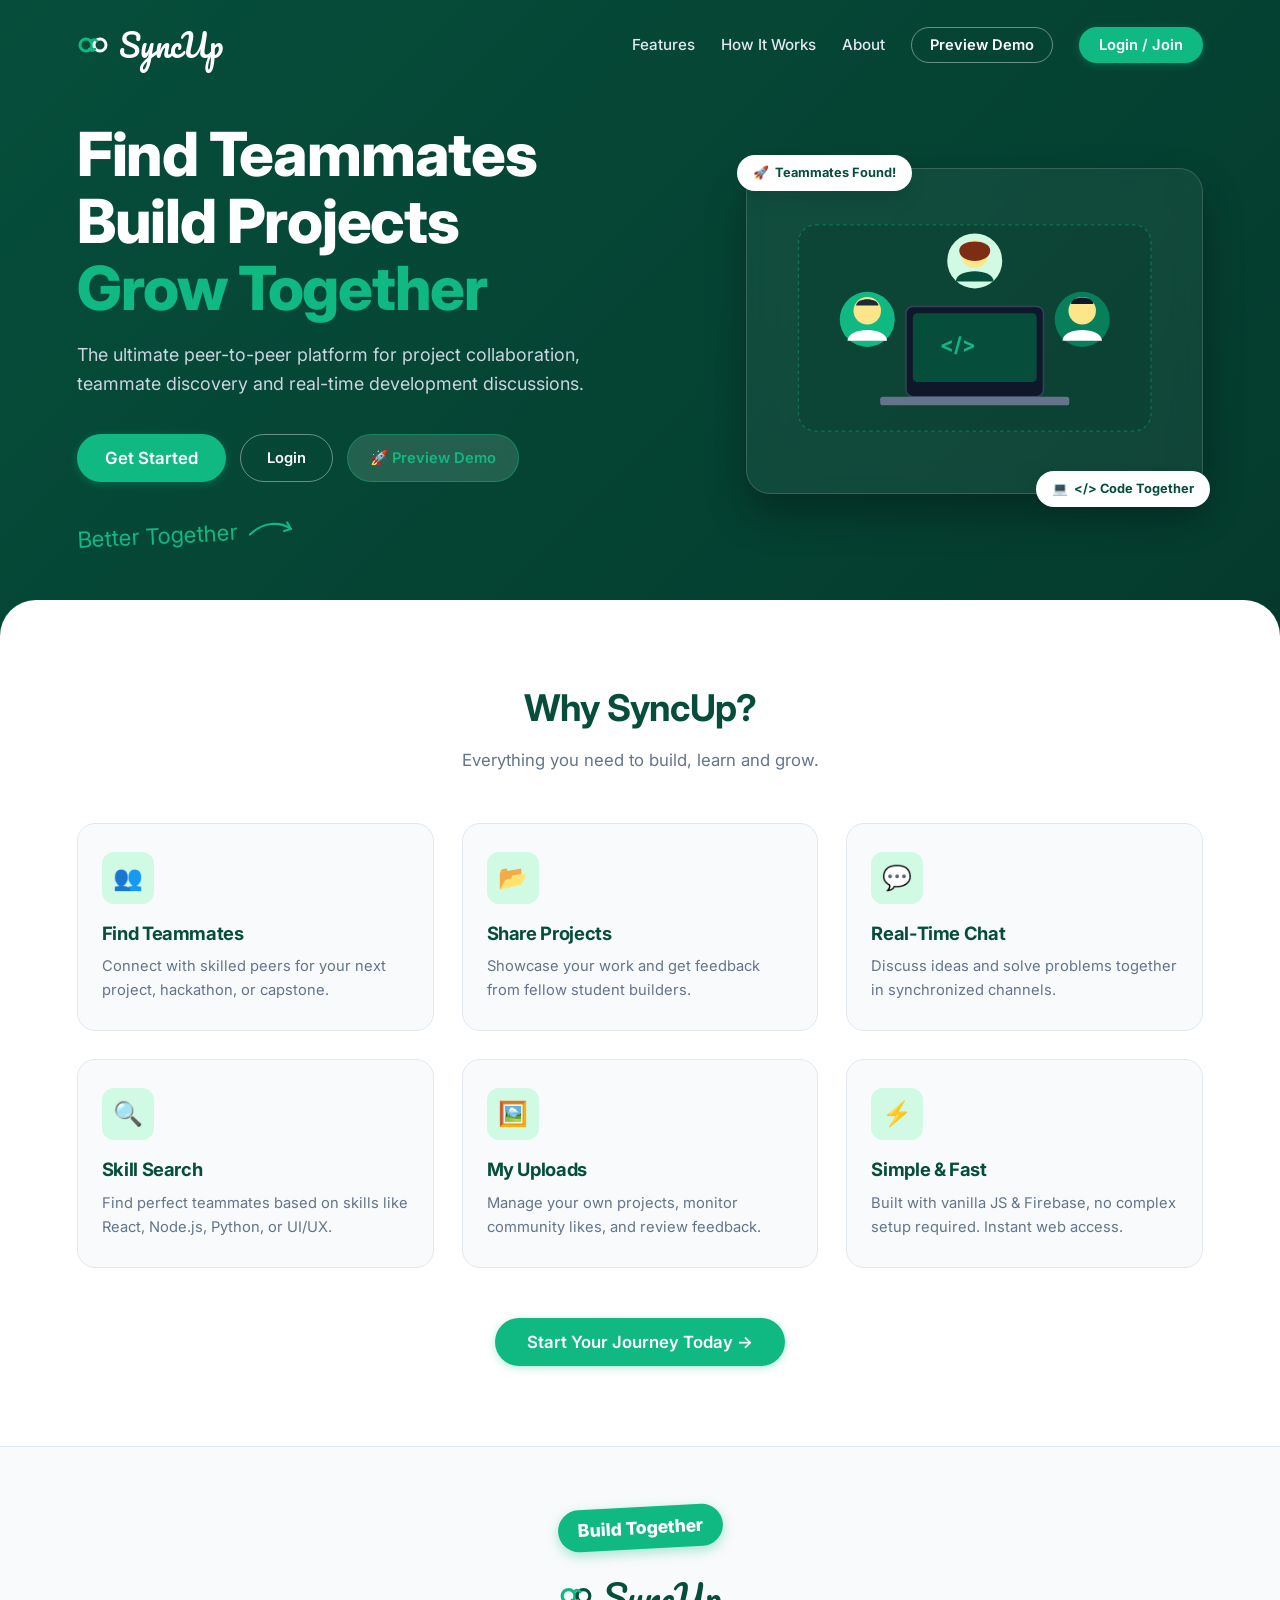
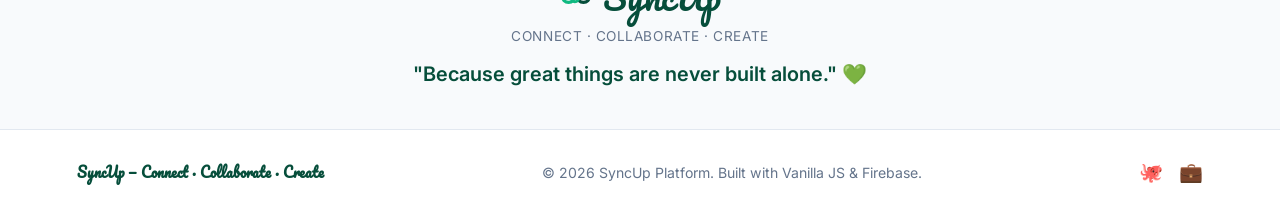
==== syncup.html @ ce947d49 "Complete UI/UX redesign & full feature implementation based on storyboard" ====
<!DOCTYPE html>
<html lang="en">
<head>
    <meta charset="UTF-8">
    <meta name="viewport" content="width=device-width, initial-scale=1.0">
    <title>SyncUp | Find Teammates. Build Projects. Grow Together.</title>

    <!-- Google Fonts: Inter & Pacifico -->
    <link rel="preconnect" href="https://fonts.googleapis.com">
    <link rel="preconnect" href="https://fonts.gstatic.com" crossorigin>
    <link href="https://fonts.googleapis.com/css2?family=Inter:wght@300;400;500;600;700;800&family=Pacifico&display=swap" rel="stylesheet">
    
    <!-- Firebase SDK (v9 Compat Mode) -->
    <script src="https://www.gstatic.com/firebasejs/9.17.1/firebase-app-compat.js"></script>
    <script src="https://www.gstatic.com/firebasejs/9.17.1/firebase-firestore-compat.js"></script>
    <script src="https://www.gstatic.com/firebasejs/9.17.1/firebase-auth-compat.js"></script>

    <script>
      // Firebase Configuration
      const firebaseConfig = {
        apiKey: "AIzaSyBD5IOdzaGaXDtYLNpLZVMSSmiTCiFkngE",
        authDomain: "syncup-web-d3f9b.firebaseapp.com",
        projectId: "syncup-web-d3f9b",
        storageBucket: "syncup-web-d3f9b.firebasestorage.app",
        messagingSenderId: "688220788163",
        appId: "1:688220788163:web:9b4544bff6c76ca25d1976",
        measurementId: "G-RSHP8T1K1"
      };

      // Initialize Firebase services
      firebase.initializeApp(firebaseConfig);
      const db = firebase.firestore();
      const auth = firebase.auth();
    </script>

    <style>
        /* ==========================================================================
           1. DESIGN SYSTEM & CSS VARIABLES (Exact Storyboard Palette)
           ========================================================================== */
        :root {
            --primary-dark: #064E3B;      /* Deep forest green for sidebar & headings */
            --secondary-green: #087F5B;   /* Vibrant medium green */
            --accent-green: #10B981;      /* Bright action accent */
            --accent-hover: #059669;
            --light-green: #D1FAE5;       /* Soft mint pill backgrounds */
            --light-green-subtle: #ECFDF5;
            --bg: #F8FAFC;                /* Modern soft slate background */
            --card-bg: #FFFFFF;
            --text-main: #0F172A;         /* Slate 900 for high-contrast reading */
            --text-secondary: #64748B;    /* Slate 500 for captions and handles */
            --text-muted: #94A3B8;
            --border: #E2E8F0;
            --border-hover: #CBD5E1;
            --danger: #EF4444;
            --danger-bg: #FEE2E2;
            --radius-sm: 8px;
            --radius: 12px;
            --radius-lg: 18px;
            --radius-full: 9999px;
            --shadow-sm: 0 1px 3px rgba(0,0,0,0.05);
            --shadow: 0 4px 14px rgba(15, 23, 42, 0.06);
            --shadow-lg: 0 10px 25px -5px rgba(15, 23, 42, 0.1), 0 8px 10px -6px rgba(15, 23, 42, 0.05);
            --sidebar-width: 250px;
            --transition: all 0.22s cubic-bezier(0.4, 0, 0.2, 1);
        }

        * { margin: 0; padding: 0; box-sizing: border-box; font-family: 'Inter', -apple-system, BlinkMacSystemFont, sans-serif; }
        body { background: var(--bg); color: var(--text-main); line-height: 1.5; -webkit-font-smoothing: antialiased; }
        .hidden { display: none !important; }

        /* Custom Scrollbars */
        ::-webkit-scrollbar { width: 6px; height: 6px; }
        ::-webkit-scrollbar-track { background: transparent; }
        ::-webkit-scrollbar-thumb { background: #CBD5E1; border-radius: var(--radius-full); }
        ::-webkit-scrollbar-thumb:hover { background: #94A3B8; }

        /* Typography */
        h1, h2, h3, h4 { font-weight: 700; color: var(--text-main); letter-spacing: -0.02em; }
        .font-brand { font-family: 'Pacifico', cursive; }

        /* UI Badges & Tags */
        .tag-pill {
            display: inline-flex;
            align-items: center;
            padding: 4px 10px;
            background: var(--light-green);
            color: var(--primary-dark);
            border-radius: var(--radius-full);
            font-size: 0.76rem;
            font-weight: 600;
            letter-spacing: 0.01em;
            gap: 4px;
            transition: var(--transition);
        }
        .tag-pill:hover { background: #A7F3D0; }

        /* Buttons */
        .btn {
            display: inline-flex;
            align-items: center;
            justify-content: center;
            gap: 8px;
            font-weight: 600;
            font-size: 0.92rem;
            border-radius: var(--radius-full);
            padding: 10px 20px;
            cursor: pointer;
            transition: var(--transition);
            border: none;
            outline: none;
            text-decoration: none;
            user-select: none;
        }
        .btn-primary {
            background: var(--accent-green);
            color: #FFFFFF;
            box-shadow: 0 2px 8px rgba(16, 185, 129, 0.3);
        }
        .btn-primary:hover {
            background: var(--accent-hover);
            transform: translateY(-1px);
            box-shadow: 0 4px 12px rgba(16, 185, 129, 0.4);
        }
        .btn-primary:active { transform: translateY(0); }
        .btn-primary:disabled { opacity: 0.6; cursor: not-allowed; transform: none; }

        .btn-dark {
            background: var(--primary-dark);
            color: #FFFFFF;
        }
        .btn-dark:hover { background: #04382A; }

        .btn-outline {
            background: transparent;
            border: 1.5px solid var(--border);
            color: var(--text-main);
        }
        .btn-outline:hover {
            border-color: var(--accent-green);
            color: var(--primary-dark);
            background: var(--light-green-subtle);
        }

        .btn-collaborate {
            background: var(--accent-green);
            color: white;
            padding: 7px 16px;
            border-radius: var(--radius-full);
            font-size: 0.85rem;
            font-weight: 600;
            border: none;
            cursor: pointer;
            box-shadow: 0 2px 6px rgba(16, 185, 129, 0.25);
            transition: var(--transition);
        }
        .btn-collaborate:hover {
            background: var(--accent-hover);
            transform: translateY(-1px);
        }

        .btn-icon {
            padding: 8px;
            border-radius: var(--radius-sm);
            color: var(--text-secondary);
            background: transparent;
            border: none;
            cursor: pointer;
            display: inline-flex;
            align-items: center;
            justify-content: center;
            transition: var(--transition);
        }
        .btn-icon:hover { background: var(--bg); color: var(--text-main); }

        /* Form Inputs */
        .form-group { margin-bottom: 16px; text-align: left; }
        .form-label { display: block; font-size: 0.85rem; font-weight: 600; color: var(--text-main); margin-bottom: 6px; }
        .form-input, .form-textarea, .form-select {
            width: 100%;
            padding: 10px 14px;
            background: #FFFFFF;
            border: 1.5px solid var(--border);
            border-radius: var(--radius-sm);
            font-size: 0.92rem;
            color: var(--text-main);
            transition: var(--transition);
            outline: none;
        }
        .form-input:focus, .form-textarea:focus, .form-select:focus {
            border-color: var(--accent-green);
            box-shadow: 0 0 0 3px rgba(16, 185, 129, 0.15);
        }
        .form-textarea { resize: vertical; min-height: 90px; }

        /* ==========================================================================
           2. LANDING / SPLASH SCREEN (Storyboard Panel 1 & 9 & 10)
           ========================================================================== */
        #landing-view {
            min-height: 100vh;
            background: linear-gradient(135deg, #064E3B 0%, #032E23 100%);
            color: #FFFFFF;
            position: relative;
            overflow-x: hidden;
        }

        /* Landing Top Navigation */
        .landing-nav {
            display: flex;
            justify-content: space-between;
            align-items: center;
            padding: 22px 6%;
            max-width: 1300px;
            margin: 0 auto;
        }
        .brand-logo-container {
            display: flex;
            align-items: center;
            gap: 10px;
            font-size: 1.95rem;
            color: #FFFFFF;
            text-decoration: none;
            cursor: pointer;
            user-select: none;
        }
        .landing-nav-links {
            display: flex;
            align-items: center;
            gap: 26px;
        }
        .landing-nav-link {
            color: #E2E8F0;
            text-decoration: none;
            font-weight: 500;
            font-size: 0.95rem;
            transition: var(--transition);
        }
        .landing-nav-link:hover { color: var(--accent-green); }

        /* Landing Hero Section */
        .landing-hero {
            max-width: 1300px;
            margin: 30px auto 60px;
            padding: 0 6%;
            display: grid;
            grid-template-columns: 1.15fr 0.85fr;
            align-items: center;
            gap: 50px;
        }
        .landing-hero-content {
            text-align: left;
        }
        .landing-title {
            font-size: 3.8rem;
            line-height: 1.1;
            margin-bottom: 20px;
            color: #FFFFFF;
            font-weight: 800;
        }
        .landing-title span.highlight {
            color: var(--accent-green);
        }
        .landing-subtitle {
            font-size: 1.12rem;
            color: #CBD5E1;
            line-height: 1.6;
            margin-bottom: 35px;
            max-width: 530px;
        }
        .landing-actions {
            display: flex;
            flex-wrap: wrap;
            align-items: center;
            gap: 14px;
            margin-bottom: 25px;
        }
        .doodle-annotation {
            color: var(--accent-green);
            font-family: 'Pacifico', cursive;
            font-size: 1.4rem;
            display: flex;
            align-items: center;
            gap: 10px;
            transform: rotate(-3deg);
            margin-top: 10px;
        }

        /* SVG Hero Illustration Card */
        .landing-hero-art {
            position: relative;
            display: flex;
            justify-content: center;
            align-items: center;
        }
        .hero-art-card {
            background: rgba(255, 255, 255, 0.05);
            border: 1px solid rgba(255, 255, 255, 0.15);
            backdrop-filter: blur(14px);
            border-radius: 24px;
            padding: 30px;
            width: 100%;
            max-width: 480px;
            box-shadow: 0 20px 40px rgba(0,0,0,0.3);
            position: relative;
        }
        .floating-dev-badge {
            position: absolute;
            background: #FFFFFF;
            color: var(--primary-dark);
            padding: 8px 16px;
            border-radius: var(--radius-full);
            font-size: 0.8rem;
            font-weight: 700;
            display: flex;
            align-items: center;
            gap: 6px;
            box-shadow: var(--shadow-lg);
            animation: float 4s ease-in-out infinite;
        }
        @keyframes float {
            0%, 100% { transform: translateY(0); }
            50% { transform: translateY(-8px); }
        }

        /* Features Section (Why SyncUp) */
        .features-section {
            background: #FFFFFF;
            color: var(--text-main);
            padding: 80px 6%;
            border-top-left-radius: 36px;
            border-top-right-radius: 36px;
        }
        .features-container { max-width: 1200px; margin: 0 auto; text-align: center; }
        .features-header { margin-bottom: 50px; }
        .features-header h2 { font-size: 2.3rem; color: var(--primary-dark); margin-bottom: 12px; }
        .features-header p { font-size: 1.05rem; color: var(--text-secondary); }
        .features-grid {
            display: grid;
            grid-template-columns: repeat(auto-fit, minmax(320px, 1fr));
            gap: 28px;
            margin-bottom: 50px;
        }
        .feature-card {
            background: #F8FAFC;
            border: 1px solid var(--border);
            padding: 28px 24px;
            border-radius: var(--radius-lg);
            text-align: left;
            transition: var(--transition);
        }
        .feature-card:hover {
            transform: translateY(-4px);
            box-shadow: var(--shadow);
            border-color: var(--accent-green);
            background: #FFFFFF;
        }
        .feature-icon-box {
            width: 52px;
            height: 52px;
            background: var(--light-green);
            color: var(--primary-dark);
            border-radius: 12px;
            display: flex;
            align-items: center;
            justify-content: center;
            font-size: 1.5rem;
            margin-bottom: 16px;
        }
        .feature-card h3 { font-size: 1.15rem; margin-bottom: 8px; color: var(--primary-dark); }
        .feature-card p { font-size: 0.92rem; color: var(--text-secondary); line-height: 1.6; }

        /* Motivational Card (Storyboard Panel 10) */
        .motivational-card-section {
            background: #F8FAFC;
            padding: 60px 6% 40px;
            text-align: center;
            border-top: 1px solid var(--border);
        }
        .motivational-badge-pill {
            display: inline-flex;
            align-items: center;
            background: #10B981;
            color: #FFFFFF;
            padding: 8px 20px;
            border-radius: var(--radius-full);
            font-weight: 800;
            font-size: 1.1rem;
            transform: rotate(-3deg);
            margin-bottom: 20px;
            box-shadow: 0 4px 12px rgba(16, 185, 129, 0.35);
        }
        .motivational-quote {
            font-size: 1.25rem;
            color: var(--primary-dark);
            font-weight: 600;
            margin-top: 12px;
        }

        /* Landing Footer */
        .landing-footer {
            background: #FFFFFF;
            border-top: 1px solid var(--border);
            padding: 28px 6%;
            text-align: center;
            display: flex;
            flex-wrap: wrap;
            justify-content: space-between;
            align-items: center;
            font-size: 0.88rem;
            color: var(--text-secondary);
        }
        .footer-socials { display: flex; gap: 16px; }
        .footer-social-link { color: var(--text-secondary); text-decoration: none; font-size: 1.2rem; transition: var(--transition); }
        .footer-social-link:hover { color: var(--primary-dark); }

        /* ==========================================================================
           3. AUTHENTICATION SPLIT-SCREEN (Storyboard Panel 2)
           ========================================================================== */
        #auth-view {
            min-height: 100vh;
            display: flex;
            align-items: center;
            justify-content: center;
            background: #F1F5F9;
            padding: 24px;
        }
        .auth-split-wrapper {
            width: 100%;
            max-width: 980px;
            background: #FFFFFF;
            border-radius: 24px;
            box-shadow: var(--shadow-lg);
            border: 1px solid var(--border);
            overflow: hidden;
            display: grid;
            grid-template-columns: 1.05fr 0.95fr;
            min-height: 600px;
        }

        /* Auth Left Side (Form) */
        .auth-form-side {
            padding: 44px 40px;
            display: flex;
            flex-direction: column;
            justify-content: center;
            text-align: left;
        }
        .auth-brand {
            display: flex;
            align-items: center;
            gap: 8px;
            margin-bottom: 2px;
        }
        .auth-tagline { font-size: 0.8rem; color: var(--text-muted); letter-spacing: 0.05em; margin-bottom: 22px; text-transform: uppercase; font-weight: 600; }
        
        .auth-tabs {
            display: flex;
            border-bottom: 2px solid var(--border);
            margin-bottom: 24px;
            gap: 24px;
        }
        .auth-tab-btn {
            background: transparent;
            border: none;
            padding: 8px 4px 12px;
            font-size: 1rem;
            font-weight: 600;
            color: var(--text-secondary);
            cursor: pointer;
            position: relative;
            transition: var(--transition);
        }
        .auth-tab-btn.active {
            color: var(--primary-dark);
        }
        .auth-tab-btn.active::after {
            content: '';
            position: absolute;
            bottom: -2px;
            left: 0;
            width: 100%;
            height: 2.5px;
            background: var(--accent-green);
            border-radius: 4px;
        }

        .auth-aux-row {
            display: flex;
            justify-content: space-between;
            align-items: center;
            font-size: 0.85rem;
            margin: 12px 0 20px;
            color: var(--text-secondary);
        }
        .auth-aux-row a { color: var(--secondary-green); text-decoration: none; font-weight: 600; }
        .auth-aux-row a:hover { text-decoration: underline; }

        .auth-divider {
            text-align: center;
            margin: 18px 0;
            position: relative;
        }
        .auth-divider::before {
            content: '';
            position: absolute;
            top: 50%;
            left: 0;
            width: 100%;
            height: 1px;
            background: var(--border);
        }
        .auth-divider span {
            background: #FFFFFF;
            padding: 0 12px;
            position: relative;
            color: var(--text-muted);
            font-size: 0.82rem;
            text-transform: uppercase;
        }

        /* Auth Right Side (Illustration & Badges) */
        .auth-banner-side {
            background: linear-gradient(145deg, #ECFDF5 0%, #D1FAE5 100%);
            padding: 44px;
            display: flex;
            flex-direction: column;
            justify-content: center;
            align-items: center;
            text-align: center;
            border-left: 1px solid #A7F3D0;
            position: relative;
        }
        .auth-banner-title {
            font-size: 1.8rem;
            color: var(--primary-dark);
            margin-bottom: 8px;
        }
        .auth-banner-sub {
            font-size: 0.95rem;
            color: #065F46;
            margin-bottom: 24px;
            max-width: 330px;
            line-height: 1.5;
        }
        .auth-feature-pill-grid {
            display: grid;
            grid-template-columns: 1fr 1fr;
            gap: 12px;
            width: 100%;
            max-width: 350px;
            margin-top: 20px;
        }
        .auth-feature-pill {
            background: #FFFFFF;
            padding: 10px 14px;
            border-radius: var(--radius-sm);
            font-size: 0.84rem;
            font-weight: 600;
            color: var(--primary-dark);
            box-shadow: var(--shadow-sm);
            display: flex;
            align-items: center;
            gap: 8px;
            border: 1px solid #A7F3D0;
        }

        /* ==========================================================================
           4. MAIN DASHBOARD WITH FIXED DARK-GREEN SIDEBAR (Storyboard Panels 3, 4, 6, 7)
           ========================================================================== */
        #dashboard-view {
            display: flex;
            min-height: 100vh;
        }

        /* Fixed Dark-Green Sidebar */
        .sidebar {
            width: var(--sidebar-width);
            background: var(--primary-dark);
            color: #FFFFFF;
            height: 100vh;
            position: fixed;
            top: 0;
            left: 0;
            display: flex;
            flex-direction: column;
            z-index: 1000;
            transition: var(--transition);
            border-right: 1px solid rgba(255,255,255,0.08);
        }
        .sidebar-brand-box {
            padding: 22px 20px;
            display: flex;
            align-items: center;
            gap: 10px;
            border-bottom: 1px solid rgba(255,255,255,0.08);
        }
        .sidebar-brand-logo {
            font-size: 1.75rem;
            color: #FFFFFF;
            text-decoration: none;
            cursor: pointer;
        }
        .sidebar-nav-menu {
            padding: 18px 12px;
            flex: 1;
            display: flex;
            flex-direction: column;
            gap: 5px;
            overflow-y: auto;
        }
        .sidebar-link {
            display: flex;
            align-items: center;
            gap: 12px;
            padding: 11px 16px;
            color: #D1FAE5;
            text-decoration: none;
            font-weight: 500;
            font-size: 0.92rem;
            border-radius: var(--radius-full);
            cursor: pointer;
            transition: var(--transition);
            user-select: none;
        }
        .sidebar-link:hover {
            background: rgba(255, 255, 255, 0.08);
            color: #FFFFFF;
            transform: translateX(3px);
        }
        .sidebar-link.active {
            background: var(--accent-green);
            color: #FFFFFF;
            font-weight: 700;
            box-shadow: 0 4px 12px rgba(16, 185, 129, 0.28);
        }
        .sidebar-link-badge {
            margin-left: auto;
            background: #FFFFFF;
            color: var(--primary-dark);
            font-size: 0.72rem;
            font-weight: 700;
            padding: 2px 7px;
            border-radius: var(--radius-full);
        }

        .sidebar-footer {
            padding: 16px 14px;
            border-top: 1px solid rgba(255,255,255,0.08);
        }
        .sidebar-user-preview {
            display: flex;
            align-items: center;
            gap: 12px;
            padding: 8px 12px;
            border-radius: var(--radius-sm);
            background: rgba(255,255,255,0.05);
            margin-bottom: 8px;
            cursor: pointer;
            transition: var(--transition);
        }
        .sidebar-user-preview:hover { background: rgba(255,255,255,0.1); }
        .sidebar-avatar {
            width: 36px;
            height: 36px;
            border-radius: 50%;
            background: var(--accent-green);
            color: #FFFFFF;
            display: flex;
            align-items: center;
            justify-content: center;
            font-weight: 700;
            overflow: hidden;
            border: 2px solid rgba(255,255,255,0.3);
            flex-shrink: 0;
        }
        .sidebar-avatar img { width: 100%; height: 100%; object-fit: cover; }
        .sidebar-user-info { overflow: hidden; }
        .sidebar-user-name { font-size: 0.86rem; font-weight: 600; color: #FFFFFF; white-space: nowrap; overflow: hidden; text-overflow: ellipsis; }
        .sidebar-user-handle { font-size: 0.75rem; color: #A7F3D0; white-space: nowrap; overflow: hidden; text-overflow: ellipsis; }

        /* Main Content Container */
        .main-content-wrapper {
            margin-left: var(--sidebar-width);
            flex: 1;
            min-height: 100vh;
            display: flex;
            flex-direction: column;
            background: var(--bg);
        }

        /* Top Bar in Dashboard */
        .top-navbar {
            height: 68px;
            background: #FFFFFF;
            border-bottom: 1px solid var(--border);
            display: flex;
            align-items: center;
            justify-content: space-between;
            padding: 0 30px;
            position: sticky;
            top: 0;
            z-index: 900;
            box-shadow: var(--shadow-sm);
        }
        .mobile-menu-toggle { display: none; font-size: 1.5rem; cursor: pointer; color: var(--primary-dark); }
        .search-container {
            position: relative;
            width: 100%;
            max-width: 440px;
        }
        .search-input {
            width: 100%;
            padding: 9px 16px 9px 40px;
            background: #F1F5F9;
            border: 1px solid transparent;
            border-radius: var(--radius-full);
            font-size: 0.9rem;
            outline: none;
            transition: var(--transition);
        }
        .search-input:focus {
            background: #FFFFFF;
            border-color: var(--accent-green);
            box-shadow: 0 0 0 3px rgba(16, 185, 129, 0.15);
        }
        .search-icon {
            position: absolute;
            left: 14px;
            top: 50%;
            transform: translateY(-50%);
            color: var(--text-muted);
            pointer-events: none;
        }
        .top-bar-actions {
            display: flex;
            align-items: center;
            gap: 14px;
        }

        /* Category Filter Pills (Storyboard Panel 4) */
        .category-filter-bar {
            display: flex;
            align-items: center;
            gap: 10px;
            padding: 16px 30px 4px;
            max-width: 860px;
            margin: 0 auto;
            width: 100%;
            overflow-x: auto;
        }
        .category-pill {
            padding: 6px 18px;
            background: #FFFFFF;
            border: 1px solid var(--border);
            border-radius: var(--radius-full);
            font-size: 0.85rem;
            font-weight: 600;
            color: var(--text-secondary);
            cursor: pointer;
            white-space: nowrap;
            transition: var(--transition);
        }
        .category-pill:hover { border-color: var(--accent-green); color: var(--primary-dark); }
        .category-pill.active {
            background: var(--primary-dark);
            border-color: var(--primary-dark);
            color: #FFFFFF;
            box-shadow: 0 2px 6px rgba(6, 78, 59, 0.25);
        }

        /* Project Feed Container */
        .feed-container {
            max-width: 860px;
            margin: 16px auto 50px;
            padding: 0 20px;
            width: 100%;
        }

        /* Project Post Card (Storyboard Panel 4) */
        .project-card {
            background: #FFFFFF;
            border-radius: var(--radius-lg);
            border: 1px solid var(--border);
            box-shadow: var(--shadow-sm);
            padding: 22px;
            margin-bottom: 22px;
            transition: var(--transition);
            position: relative;
        }
        .project-card:hover {
            box-shadow: var(--shadow);
            border-color: #CBD5E1;
        }
        .project-card-header {
            display: flex;
            justify-content: space-between;
            align-items: flex-start;
            margin-bottom: 12px;
        }
        .author-meta-box {
            display: flex;
            align-items: center;
            gap: 12px;
        }
        .author-avatar {
            width: 44px;
            height: 44px;
            border-radius: 50%;
            background: var(--light-green);
            color: var(--primary-dark);
            display: flex;
            align-items: center;
            justify-content: center;
            font-weight: 700;
            overflow: hidden;
            border: 1.5px solid var(--border);
            flex-shrink: 0;
        }
        .author-avatar img { width: 100%; height: 100%; object-fit: cover; }
        .author-details-name {
            font-weight: 700;
            font-size: 0.98rem;
            color: var(--text-main);
            display: flex;
            align-items: center;
            gap: 6px;
        }
        .author-details-handle {
            font-size: 0.8rem;
            color: var(--text-secondary);
        }
        .author-education-badge {
            font-size: 0.76rem;
            color: var(--secondary-green);
            font-weight: 500;
        }

        .project-card-title {
            font-size: 1.2rem;
            font-weight: 750;
            color: var(--text-main);
            margin-bottom: 8px;
            line-height: 1.35;
        }
        .project-card-description {
            font-size: 0.94rem;
            color: #334155;
            line-height: 1.6;
            margin-bottom: 14px;
            word-break: break-word;
        }
        .project-tags-row {
            display: flex;
            flex-wrap: wrap;
            gap: 8px;
            margin-bottom: 14px;
        }
        .project-screenshot-img {
            width: 100%;
            max-height: 380px;
            object-fit: cover;
            border-radius: var(--radius);
            margin-bottom: 14px;
            border: 1px solid var(--border);
        }

        /* Post Card Footer Actions */
        .project-card-footer {
            display: flex;
            justify-content: space-between;
            align-items: center;
            padding-top: 14px;
            border-top: 1px solid var(--border);
        }
        .post-social-actions {
            display: flex;
            align-items: center;
            gap: 18px;
        }
        .social-action-btn {
            background: transparent;
            border: none;
            color: var(--text-secondary);
            font-size: 0.88rem;
            font-weight: 600;
            display: flex;
            align-items: center;
            gap: 6px;
            cursor: pointer;
            transition: var(--transition);
            user-select: none;
            padding: 4px 6px;
            border-radius: var(--radius-sm);
        }
        .social-action-btn:hover { background: var(--bg); color: var(--text-main); }
        .social-action-btn.liked { color: #EF4444; }

        /* Comments Dropdown Area */
        .comments-section {
            margin-top: 14px;
            padding-top: 14px;
            border-top: 1px solid var(--border);
        }
        .comments-list {
            display: flex;
            flex-direction: column;
            gap: 8px;
            max-height: 220px;
            overflow-y: auto;
            margin-bottom: 12px;
        }
        .comment-item {
            background: #F8FAFC;
            border: 1px solid var(--border);
            border-radius: var(--radius-sm);
            padding: 8px 12px;
            font-size: 0.88rem;
        }
        .comment-author-name { font-weight: 700; color: var(--primary-dark); margin-right: 6px; }
        .comment-timestamp { font-size: 0.72rem; color: var(--text-muted); margin-left: 6px; }
        .comment-input-box {
            display: flex;
            gap: 8px;
        }
        .comment-input {
            flex: 1;
            padding: 8px 12px;
            font-size: 0.88rem;
            border: 1px solid var(--border);
            border-radius: var(--radius-sm);
            outline: none;
        }
        .comment-input:focus { border-color: var(--accent-green); }

        /* ==========================================================================
           5. MY PROFILE VIEW (Storyboard Panel 3)
           ========================================================================== */
        .profile-page-wrapper {
            max-width: 1040px;
            margin: 28px auto 60px;
            padding: 0 30px;
            width: 100%;
        }
        .profile-page-header {
            display: flex;
            justify-content: space-between;
            align-items: center;
            margin-bottom: 24px;
        }
        .profile-page-grid {
            display: grid;
            grid-template-columns: 1fr 340px;
            gap: 24px;
            align-items: start;
        }

        /* Profile Left Main Card */
        .profile-hero-card {
            background: #FFFFFF;
            border: 1px solid var(--border);
            border-radius: var(--radius-lg);
            padding: 32px;
            box-shadow: var(--shadow-sm);
        }
        .profile-avatar-row {
            display: flex;
            align-items: center;
            gap: 20px;
            margin-bottom: 26px;
        }
        .profile-large-avatar {
            width: 86px;
            height: 86px;
            border-radius: 50%;
            background: var(--light-green);
            color: var(--primary-dark);
            display: flex;
            align-items: center;
            justify-content: center;
            font-size: 2.2rem;
            font-weight: 700;
            overflow: hidden;
            border: 3px solid var(--accent-green);
            flex-shrink: 0;
        }
        .profile-large-avatar img { width: 100%; height: 100%; object-fit: cover; }
        .profile-headings h2 { font-size: 1.6rem; color: var(--primary-dark); margin-bottom: 3px; }
        .profile-headings .handle { font-size: 0.95rem; color: var(--accent-green); font-weight: 600; margin-bottom: 4px; }
        .profile-headings .edu-sub { font-size: 0.88rem; color: var(--text-secondary); }

        .profile-section-title {
            font-size: 1.05rem;
            font-weight: 700;
            color: var(--text-main);
            margin: 24px 0 12px;
            display: flex;
            justify-content: space-between;
            align-items: center;
        }
        .profile-skills-cloud {
            display: flex;
            flex-wrap: wrap;
            gap: 8px;
            align-items: center;
        }
        .profile-skill-badge {
            display: inline-flex;
            align-items: center;
            gap: 6px;
            background: var(--light-green);
            color: var(--primary-dark);
            padding: 6px 14px;
            border-radius: var(--radius-full);
            font-weight: 600;
            font-size: 0.84rem;
        }
        .remove-skill-btn { cursor: pointer; color: #047857; font-weight: bold; }
        .remove-skill-btn:hover { color: #DC2626; }

        .add-skill-inline-btn {
            background: #FFFFFF;
            border: 1.5px dashed var(--accent-green);
            color: var(--primary-dark);
            padding: 6px 14px;
            border-radius: var(--radius-full);
            font-weight: 600;
            font-size: 0.84rem;
            cursor: pointer;
            transition: var(--transition);
        }
        .add-skill-inline-btn:hover { background: var(--light-green); }

        .profile-bio-box {
            background: #F8FAFC;
            border: 1px solid var(--border);
            border-radius: var(--radius);
            padding: 16px 20px;
            font-size: 0.94rem;
            color: var(--text-main);
            line-height: 1.6;
        }

        /* Profile Side Cards */
        .profile-side-card {
            background: #FFFFFF;
            border: 1px solid var(--border);
            border-radius: var(--radius-lg);
            padding: 24px;
            margin-bottom: 20px;
            box-shadow: var(--shadow-sm);
        }
        .profile-side-card h4 { font-size: 0.92rem; color: var(--primary-dark); margin-bottom: 14px; text-transform: uppercase; font-weight: 700; letter-spacing: 0.04em; }

        .social-link-btn {
            display: flex;
            align-items: center;
            gap: 12px;
            padding: 10px 14px;
            border-radius: var(--radius-sm);
            background: #F8FAFC;
            border: 1px solid var(--border);
            color: var(--text-main);
            text-decoration: none;
            font-weight: 500;
            font-size: 0.9rem;
            margin-bottom: 8px;
            transition: var(--transition);
        }
        .social-link-btn:hover {
            border-color: var(--accent-green);
            background: var(--light-green-subtle);
            color: var(--primary-dark);
        }

        /* ==========================================================================
           6. COLLABORATOR CHAT VIEW (Storyboard Panel 6)
           ========================================================================== */
        .chat-view-container {
            flex: 1;
            padding: 20px 30px 30px;
            display: flex;
            flex-direction: column;
            height: calc(100vh - 68px);
        }
        .chat-layout-box {
            background: #FFFFFF;
            border-radius: var(--radius-lg);
            border: 1px solid var(--border);
            box-shadow: var(--shadow);
            flex: 1;
            display: grid;
            grid-template-columns: 310px 1fr;
            overflow: hidden;
            min-height: 520px;
        }

        /* Chat Left Panel: Conversations list */
        .chat-contacts-panel {
            border-right: 1px solid var(--border);
            display: flex;
            flex-direction: column;
            background: #FAFAFA;
        }
        .contacts-search-box {
            padding: 16px;
            border-bottom: 1px solid var(--border);
            background: #FFFFFF;
        }
        .contacts-list {
            flex: 1;
            overflow-y: auto;
        }
        .contact-card-item {
            display: flex;
            align-items: center;
            gap: 12px;
            padding: 14px 16px;
            border-bottom: 1px solid #F1F5F9;
            cursor: pointer;
            transition: var(--transition);
            position: relative;
        }
        .contact-card-item:hover { background: #F1F5F9; }
        .contact-card-item.active {
            background: #ECFDF5;
            border-left: 4px solid var(--accent-green);
        }
        .contact-avatar-box {
            width: 44px;
            height: 44px;
            border-radius: 50%;
            background: var(--light-green);
            color: var(--primary-dark);
            display: flex;
            align-items: center;
            justify-content: center;
            font-weight: 700;
            overflow: hidden;
            flex-shrink: 0;
            position: relative;
        }
        .contact-avatar-box img { width: 100%; height: 100%; object-fit: cover; }
        .online-dot {
            width: 10px;
            height: 10px;
            background: #10B981;
            border-radius: 50%;
            border: 2px solid #FFFFFF;
            position: absolute;
            bottom: 0;
            right: 0;
        }
        .contact-details-box { flex: 1; min-width: 0; }
        .contact-name-row {
            display: flex;
            justify-content: space-between;
            align-items: center;
            margin-bottom: 2px;
        }
        .contact-display-name {
            font-weight: 600;
            font-size: 0.92rem;
            color: var(--text-main);
            white-space: nowrap;
            overflow: hidden;
            text-overflow: ellipsis;
        }
        .contact-last-time { font-size: 0.72rem; color: var(--text-muted); }
        .contact-snippet-text {
            font-size: 0.8rem;
            color: var(--text-secondary);
            white-space: nowrap;
            overflow: hidden;
            text-overflow: ellipsis;
        }

        /* Chat Right Panel: Message Thread */
        .chat-active-panel {
            display: flex;
            flex-direction: column;
            background: #F8FAFC;
        }
        .chat-active-header {
            padding: 14px 24px;
            background: #FFFFFF;
            border-bottom: 1px solid var(--border);
            display: flex;
            justify-content: space-between;
            align-items: center;
        }
        .chat-active-user-meta {
            display: flex;
            align-items: center;
            gap: 12px;
        }
        .chat-active-status {
            font-size: 0.76rem;
            color: var(--accent-green);
            font-weight: 600;
            display: flex;
            align-items: center;
            gap: 4px;
        }
        .chat-active-actions {
            display: flex;
            align-items: center;
            gap: 8px;
        }

        .chat-messages-scroll {
            flex: 1;
            padding: 24px;
            overflow-y: auto;
            display: flex;
            flex-direction: column;
            gap: 14px;
        }

        /* Message Bubbles */
        .msg-bubble-row {
            display: flex;
            flex-direction: column;
            max-width: 72%;
        }
        .msg-bubble-row.mine {
            align-self: flex-end;
            align-items: flex-end;
        }
        .msg-bubble-row.theirs {
            align-self: flex-start;
            align-items: flex-start;
        }
        .msg-sender-name {
            font-size: 0.74rem;
            color: var(--text-muted);
            margin-bottom: 3px;
            padding: 0 4px;
        }
        .msg-bubble {
            padding: 11px 16px;
            border-radius: 16px;
            font-size: 0.92rem;
            line-height: 1.45;
            word-break: break-word;
            box-shadow: var(--shadow-sm);
        }
        .msg-bubble-row.mine .msg-bubble {
            background: var(--primary-dark);
            color: #FFFFFF;
            border-bottom-right-radius: 4px;
        }
        .msg-bubble-row.theirs .msg-bubble {
            background: #FFFFFF;
            color: var(--text-main);
            border: 1px solid var(--border);
            border-bottom-left-radius: 4px;
        }
        .msg-time-stamp {
            font-size: 0.68rem;
            margin-top: 4px;
            padding: 0 4px;
            color: var(--text-muted);
        }

        /* Chat Bottom Input Bar */
        .chat-input-row {
            padding: 14px 20px;
            background: #FFFFFF;
            border-top: 1px solid var(--border);
            display: flex;
            align-items: center;
            gap: 12px;
        }
        .chat-text-input {
            flex: 1;
            padding: 10px 16px;
            background: #F1F5F9;
            border: 1px solid transparent;
            border-radius: var(--radius-full);
            font-size: 0.92rem;
            outline: none;
            transition: var(--transition);
        }
        .chat-text-input:focus {
            background: #FFFFFF;
            border-color: var(--accent-green);
            box-shadow: 0 0 0 3px rgba(16, 185, 129, 0.15);
        }

        /* ==========================================================================
           7. MY UPLOADS VIEW (Storyboard Panel 7)
           ========================================================================== */
        .my-uploads-container {
            max-width: 1120px;
            margin: 28px auto 60px;
            padding: 0 30px;
            width: 100%;
        }
        .my-uploads-header {
            display: flex;
            justify-content: space-between;
            align-items: center;
            margin-bottom: 24px;
        }
        .uploads-grid {
            display: grid;
            grid-template-columns: repeat(auto-fill, minmax(320px, 1fr));
            gap: 24px;
        }
        .upload-card {
            background: #FFFFFF;
            border: 1px solid var(--border);
            border-radius: var(--radius-lg);
            overflow: hidden;
            box-shadow: var(--shadow-sm);
            transition: var(--transition);
            display: flex;
            flex-direction: column;
        }
        .upload-card:hover {
            transform: translateY(-3px);
            box-shadow: var(--shadow);
            border-color: #CBD5E1;
        }
        .upload-thumb {
            width: 100%;
            height: 180px;
            object-fit: cover;
            background: #F1F5F9;
            border-bottom: 1px solid var(--border);
        }
        .upload-card-body {
            padding: 18px;
            flex: 1;
            display: flex;
            flex-direction: column;
        }
        .upload-card-body h3 {
            font-size: 1.1rem;
            color: var(--text-main);
            margin-bottom: 6px;
        }
        .upload-card-body p {
            font-size: 0.88rem;
            color: var(--text-secondary);
            margin-bottom: 14px;
            line-height: 1.5;
            display: -webkit-box;
            -webkit-line-clamp: 2;
            -webkit-box-orient: vertical;
            overflow: hidden;
        }
        .upload-card-footer {
            padding: 12px 18px;
            background: #F8FAFC;
            border-top: 1px solid var(--border);
            display: flex;
            justify-content: space-between;
            align-items: center;
        }

        /* ==========================================================================
           8. MODALS (Create Post with Live Preview & Edit Profile)
           ========================================================================== */
        .modal-overlay {
            position: fixed;
            top: 0;
            left: 0;
            width: 100%;
            height: 100%;
            background: rgba(15, 23, 42, 0.65);
            backdrop-filter: blur(4px);
            z-index: 2000;
            display: none;
            justify-content: center;
            align-items: center;
            padding: 20px;
            opacity: 0;
            transition: opacity 0.25s ease;
        }
        .modal-overlay.open {
            display: flex;
            opacity: 1;
        }
        .modal-container {
            background: #FFFFFF;
            width: 100%;
            max-width: 820px;
            border-radius: 20px;
            box-shadow: var(--shadow-lg);
            border: 1px solid var(--border);
            max-height: 90vh;
            overflow-y: auto;
            position: relative;
            transform: scale(0.96);
            transition: transform 0.25s cubic-bezier(0.4, 0, 0.2, 1);
        }
        .modal-overlay.open .modal-container { transform: scale(1); }
        .modal-header {
            padding: 20px 24px;
            border-bottom: 1px solid var(--border);
            display: flex;
            justify-content: space-between;
            align-items: center;
        }
        .modal-header h3 { font-size: 1.25rem; color: var(--primary-dark); }
        .modal-close-btn {
            background: transparent;
            border: none;
            font-size: 1.4rem;
            color: var(--text-muted);
            cursor: pointer;
            padding: 4px;
            line-height: 1;
            border-radius: var(--radius-sm);
        }
        .modal-close-btn:hover { color: var(--text-main); background: #F1F5F9; }

        /* Create Post 2-Column Grid (Storyboard Panel 5) */
        .create-post-grid {
            display: grid;
            grid-template-columns: 1.2fr 0.8fr;
            gap: 24px;
            padding: 24px;
        }
        .upload-dropzone {
            border: 2px dashed #CBD5E1;
            border-radius: var(--radius);
            padding: 24px;
            text-align: center;
            cursor: pointer;
            background: #F8FAFC;
            transition: var(--transition);
        }
        .upload-dropzone:hover {
            border-color: var(--accent-green);
            background: var(--light-green-subtle);
        }
        .live-preview-box {
            background: #F8FAFC;
            border: 1px solid var(--border);
            border-radius: var(--radius);
            padding: 16px;
        }
        .live-preview-header {
            font-size: 0.82rem;
            font-weight: 700;
            color: var(--text-secondary);
            text-transform: uppercase;
            margin-bottom: 12px;
            display: flex;
            align-items: center;
            gap: 6px;
        }

        /* Mobile Bottom Nav Bar (Storyboard Panel 8) */
        .mobile-bottom-nav {
            display: none;
            position: fixed;
            bottom: 0;
            left: 0;
            width: 100%;
            height: 64px;
            background: #FFFFFF;
            border-top: 1px solid var(--border);
            z-index: 1000;
            box-shadow: 0 -4px 12px rgba(0,0,0,0.05);
            justify-content: space-around;
            align-items: center;
        }
        .mobile-nav-item {
            display: flex;
            flex-direction: column;
            align-items: center;
            gap: 3px;
            color: var(--text-secondary);
            font-size: 0.72rem;
            font-weight: 600;
            text-decoration: none;
            cursor: pointer;
            transition: var(--transition);
        }
        .mobile-nav-item.active { color: var(--primary-dark); }
        .mobile-post-btn-fab {
            width: 44px;
            height: 44px;
            border-radius: 50%;
            background: var(--accent-green);
            color: white;
            display: flex;
            align-items: center;
            justify-content: center;
            font-size: 1.4rem;
            margin-top: -18px;
            box-shadow: 0 4px 12px rgba(16, 185, 129, 0.4);
            border: 3px solid #FFFFFF;
            cursor: pointer;
        }

        /* Toast Notifications */
        .toast-popup {
            position: fixed;
            bottom: 24px;
            right: 24px;
            background: #0F172A;
            color: #FFFFFF;
            padding: 12px 20px;
            border-radius: var(--radius);
            box-shadow: var(--shadow-lg);
            z-index: 3000;
            font-size: 0.9rem;
            font-weight: 500;
            display: flex;
            align-items: center;
            gap: 10px;
            transition: var(--transition);
            transform: translateY(30px);
            opacity: 0;
            pointer-events: none;
        }
        .toast-popup.visible {
            transform: translateY(0);
            opacity: 1;
            pointer-events: auto;
        }

        /* ==========================================================================
           9. RESPONSIVE MEDIA QUERIES (Storyboard Panel 8)
           ========================================================================== */
        @media (max-width: 992px) {
            .landing-hero { grid-template-columns: 1fr; gap: 40px; }
            .auth-split-wrapper { grid-template-columns: 1fr; }
            .auth-banner-side { display: none; }
            .profile-page-grid { grid-template-columns: 1fr; }
            .chat-layout-box { grid-template-columns: 280px 1fr; }
        }

        @media (max-width: 768px) {
            .sidebar {
                left: calc(-1 * var(--sidebar-width));
            }
            .sidebar.mobile-open {
                left: 0;
            }
            .main-content-wrapper {
                margin-left: 0;
                padding-bottom: 70px;
            }
            .mobile-menu-toggle { display: block; }
            .mobile-bottom-nav { display: flex; }
            .top-navbar { padding: 0 16px; }
            .category-filter-bar { padding: 12px 16px 4px; }
            .feed-container { padding: 0 14px; }
            .create-post-grid { grid-template-columns: 1fr; }
            .chat-view-container { padding: 10px 10px 80px; }
            .chat-layout-box { grid-template-columns: 1fr; }
            .landing-title { font-size: 2.8rem; }
            .landing-nav-links { display: none; }
        }
    </style>
</head>
<body>
    <!-- Toast Popup Notification -->
    <div id="toast" class="toast-popup">
        <span id="toast-icon">✨</span>
        <span id="toast-text">Message</span>
    </div>

    <!-- ==========================================================================
         PAGE A: LANDING / SPLASH PAGE (Storyboard Panel 1 & 9 & 10)
         ========================================================================== -->
    <section id="landing-view">
        <!-- Landing Navbar -->
        <nav class="landing-nav">
            <div class="brand-logo-container font-brand" onclick="window.scrollTo({top: 0, behavior: 'smooth'})">
                <!-- Connected Nodes SVG Logo -->
                <svg width="32" height="32" viewBox="0 0 32 32" fill="none">
                    <circle cx="9" cy="16" r="6" stroke="#10B981" stroke-width="3"/>
                    <circle cx="23" cy="16" r="6" stroke="#FFFFFF" stroke-width="3"/>
                    <path d="M14 12C16 10 18 10 20 12M12 20C14 22 16 22 18 20" stroke="#10B981" stroke-width="2.5" stroke-linecap="round"/>
                </svg>
                SyncUp
            </div>
            <div class="landing-nav-links">
                <a href="#features" class="landing-nav-link" onclick="scrollToLandingSection('features')">Features</a>
                <a href="#features" class="landing-nav-link" onclick="scrollToLandingSection('features')">How It Works</a>
                <a href="#about-syncup" class="landing-nav-link" onclick="scrollToLandingSection('about-syncup')">About</a>
                <button class="btn btn-outline" style="border-color:rgba(255,255,255,0.4); color:#fff; border-radius:var(--radius-full); padding:8px 18px;" onclick="continueAsDemoGuest()">Preview Demo</button>
                <button class="btn btn-primary" style="border-radius:var(--radius-full); padding:9px 20px;" onclick="navigateTo('auth')">Login / Join</button>
            </div>
        </nav>

        <!-- Landing Hero -->
        <div class="landing-hero">
            <div class="landing-hero-content">
                <h1 class="landing-title">
                    Find Teammates<br>
                    Build Projects<br>
                    <span class="highlight">Grow Together</span>
                </h1>
                <p class="landing-subtitle">
                    The ultimate peer-to-peer platform for project collaboration, teammate discovery and real-time development discussions.
                </p>
                <div class="landing-actions">
                    <button class="btn btn-primary" style="padding:14px 28px; font-size:1.05rem;" onclick="openAuthTab('register')">Get Started</button>
                    <button class="btn btn-outline" style="border-color:rgba(255,255,255,0.4); color:#fff; padding:14px 26px;" onclick="openAuthTab('login')">Login</button>
                    <button class="btn" style="background:rgba(209,250,229,0.15); color:var(--accent-green); border:1.5px solid rgba(16,185,129,0.4); padding:14px 22px; border-radius:var(--radius-full);" onclick="continueAsDemoGuest()">🚀 Preview Demo</button>
                </div>
                <!-- Doodle "Better Together" Annotation with Arrow -->
                <div class="doodle-annotation">
                    <span>Better Together</span>
                    <svg width="48" height="24" viewBox="0 0 54 28" fill="none" stroke="currentColor" stroke-width="2.5" stroke-linecap="round" stroke-linejoin="round">
                        <path d="M2 18 C 18 4, 38 4, 50 14"/>
                        <path d="M42 16 L 50 14 L 46 6"/>
                    </svg>
                </div>
            </div>

            <!-- Hero Illustration Card (Three Student Developers at Laptop) -->
            <div class="landing-hero-art">
                <div class="hero-art-card">
                    <div class="floating-dev-badge" style="top:-14px; left:-10px;">
                        <span>🚀</span> Teammates Found!
                    </div>
                    <div class="floating-dev-badge" style="bottom:-14px; right:-8px;">
                        <span>💻</span> &lt;/&gt; Code Together
                    </div>
                    <!-- Detailed Trio SVG Illustration -->
                    <svg viewBox="0 0 460 300" width="100%" height="auto" fill="none">
                        <rect x="25" y="30" width="410" height="240" rx="20" fill="#04382A" stroke="#10B981" stroke-width="1.5" stroke-dasharray="4 4" opacity="0.35"/>
                        <!-- Center Laptop -->
                        <rect x="150" y="125" width="160" height="105" rx="8" fill="#0F172A" stroke="#334155" stroke-width="2"/>
                        <rect x="158" y="133" width="144" height="80" rx="5" fill="#064E3B"/>
                        <rect x="120" y="230" width="220" height="10" rx="3" fill="#64748B"/>
                        <!-- Glowing Code Bracket on Screen -->
                        <text x="210" y="178" font-size="24" font-weight="bold" fill="#10B981" text-anchor="middle">&lt;/&gt;</text>
                        <!-- Student 1 (Left - Boy) -->
                        <circle cx="105" cy="140" r="32" fill="#10B981"/>
                        <circle cx="105" cy="130" r="16" fill="#FDE68A"/>
                        <path d="M92 124 C92 114, 118 114, 118 124" fill="#1E293B"/> <!-- Hair -->
                        <path d="M82 165 C82 148, 128 148, 128 165" fill="#FFFFFF"/>
                        <!-- Student 2 (Center - Girl) -->
                        <circle cx="230" cy="72" r="32" fill="#D1FAE5"/>
                        <circle cx="230" cy="64" r="16" fill="#FDE68A"/>
                        <path d="M212 60 C212 46, 248 46, 248 60 C248 76, 212 76, 212 60" fill="#7C2D12"/> <!-- Long Hair -->
                        <path d="M208 96 C208 80, 252 80, 252 96" fill="#064E3B"/>
                        <!-- Student 3 (Right - Boy) -->
                        <circle cx="355" cy="140" r="32" fill="#087F5B"/>
                        <circle cx="355" cy="130" r="16" fill="#FDE68A"/>
                        <path d="M342 122 C342 112, 368 112, 368 122" fill="#0F172A"/> <!-- Hair -->
                        <path d="M332 165 C332 148, 378 148, 378 165" fill="#FFFFFF"/>
                    </svg>
                </div>
            </div>
        </div>

        <!-- Features Section (Storyboard Panel 9: "Why SyncUp?") -->
        <section class="features-section" id="features">
            <div class="features-container">
                <div class="features-header">
                    <h2>Why SyncUp?</h2>
                    <p>Everything you need to build, learn and grow.</p>
                </div>
                <div class="features-grid">
                    <div class="feature-card">
                        <div class="feature-icon-box">👥</div>
                        <h3>Find Teammates</h3>
                        <p>Connect with skilled peers for your next project, hackathon, or capstone.</p>
                    </div>
                    <div class="feature-card">
                        <div class="feature-icon-box">📂</div>
                        <h3>Share Projects</h3>
                        <p>Showcase your work and get feedback from fellow student builders.</p>
                    </div>
                    <div class="feature-card">
                        <div class="feature-icon-box">💬</div>
                        <h3>Real-Time Chat</h3>
                        <p>Discuss ideas and solve problems together in synchronized channels.</p>
                    </div>
                    <div class="feature-card">
                        <div class="feature-icon-box">🔍</div>
                        <h3>Skill Search</h3>
                        <p>Find perfect teammates based on skills like React, Node.js, Python, or UI/UX.</p>
                    </div>
                    <div class="feature-card">
                        <div class="feature-icon-box">🖼️</div>
                        <h3>My Uploads</h3>
                        <p>Manage your own projects, monitor community likes, and review feedback.</p>
                    </div>
                    <div class="feature-card">
                        <div class="feature-icon-box">⚡</div>
                        <h3>Simple & Fast</h3>
                        <p>Built with vanilla JS & Firebase, no complex setup required. Instant web access.</p>
                    </div>
                </div>
                <button class="btn btn-primary" style="padding:14px 32px; font-size:1.05rem;" onclick="navigateTo('auth')">Start Your Journey Today →</button>
            </div>
        </section>

        <!-- Motivational Quote Section (Storyboard Panel 10) -->
        <section class="motivational-card-section" id="about-syncup">
            <div class="motivational-badge-pill">Build Together</div>
            <div class="brand-logo-container font-brand" style="justify-content:center; color:var(--primary-dark); font-size:2.2rem;">
                <svg width="34" height="34" viewBox="0 0 32 32" fill="none">
                    <circle cx="9" cy="16" r="6" stroke="#10B981" stroke-width="3"/>
                    <circle cx="23" cy="16" r="6" stroke="#064E3B" stroke-width="3"/>
                    <path d="M14 12C16 10 18 10 20 12M12 20C14 22 16 22 18 20" stroke="#10B981" stroke-width="2.5" stroke-linecap="round"/>
                </svg>
                SyncUp
            </div>
            <div style="font-size:0.85rem; color:var(--text-secondary); letter-spacing:0.04em; text-transform:uppercase; margin-top:4px;">
                Connect · Collaborate · Create
            </div>
            <div class="motivational-quote">
                "Because great things are never built alone." 💚
            </div>
        </section>

        <!-- Landing Footer -->
        <footer class="landing-footer">
            <div style="font-weight:700; color:var(--primary-dark);" class="font-brand">
                SyncUp — Connect · Collaborate · Create
            </div>
            <div>&copy; 2026 SyncUp Platform. Built with Vanilla JS & Firebase.</div>
            <div class="footer-socials">
                <a href="https://github.com" target="_blank" class="footer-social-link" title="GitHub">🐙</a>
                <a href="https://linkedin.com" target="_blank" class="footer-social-link" title="LinkedIn">💼</a>
            </div>
        </footer>
    </section>

    <!-- ==========================================================================
         PAGE B: AUTHENTICATION SPLIT-SCREEN (Storyboard Panel 2)
         ========================================================================== -->
    <section id="auth-view" class="hidden">
        <div class="auth-split-wrapper">
            <!-- Left Side: Login / Register Form -->
            <div class="auth-form-side">
                <div class="auth-brand">
                    <span class="brand-logo-container font-brand" style="color:var(--primary-dark); font-size:2rem;">
                        <svg width="28" height="28" viewBox="0 0 32 32" fill="none">
                            <circle cx="9" cy="16" r="6" stroke="#10B981" stroke-width="3"/>
                            <circle cx="23" cy="16" r="6" stroke="#064E3B" stroke-width="3"/>
                            <path d="M14 12C16 10 18 10 20 12M12 20C14 22 16 22 18 20" stroke="#10B981" stroke-width="2.5" stroke-linecap="round"/>
                        </svg>
                        SyncUp
                    </span>
                </div>
                <div class="auth-tagline">Connect · Collaborate · Create</div>

                <!-- Tabs: Login vs Register -->
                <div class="auth-tabs">
                    <button class="auth-tab-btn active" id="tab-login" onclick="switchAuthTab('login')">Login</button>
                    <button class="auth-tab-btn" id="tab-register" onclick="switchAuthTab('register')">Register</button>
                </div>

                <form id="auth-form" onsubmit="event.preventDefault(); handleAuthSubmit();">
                    <!-- Register Only: Full Name -->
                    <div class="form-group hidden" id="field-reg-name">
                        <label class="form-label">Full Name</label>
                        <input type="text" class="form-input" id="inp-name" placeholder="e.g. Shreya Sinha">
                    </div>

                    <!-- Register Only: Username -->
                    <div class="form-group hidden" id="field-reg-username">
                        <label class="form-label">Username</label>
                        <input type="text" class="form-input" id="inp-username" placeholder="e.g. @shreya_dev">
                    </div>

                    <!-- Register Only: College / University -->
                    <div class="form-group hidden" id="field-reg-college">
                        <label class="form-label">College / University</label>
                        <input type="text" class="form-input" id="inp-college" placeholder="e.g. Amity University / BCA 2nd Sem">
                    </div>

                    <!-- Email or Username (Matches Storyboard Input Label) -->
                    <div class="form-group">
                        <label class="form-label">Email or Username</label>
                        <input type="text" class="form-input" id="inp-email" placeholder="Enter your email or @username" required>
                    </div>

                    <!-- Password with Toggle -->
                    <div class="form-group">
                        <label class="form-label">Password</label>
                        <div style="position:relative;">
                            <input type="password" class="form-input" id="inp-password" placeholder="Enter your password" required>
                            <span onclick="togglePasswordVisibility('inp-password')" style="position:absolute; right:12px; top:50%; transform:translateY(-50%); cursor:pointer; font-size:0.95rem; color:var(--text-muted);" title="Toggle password view">👁️</span>
                        </div>
                    </div>

                    <!-- Register Only: Confirm Password -->
                    <div class="form-group hidden" id="field-reg-confirm">
                        <label class="form-label">Confirm Password</label>
                        <input type="password" class="form-input" id="inp-confirm-password" placeholder="Re-enter password">
                    </div>

                    <!-- Aux Row: Remember me / Forgot password -->
                    <div class="auth-aux-row" id="auth-aux-row">
                        <label style="display:flex; align-items:center; gap:6px; cursor:pointer;">
                            <input type="checkbox" id="remember-me" checked> Remember me
                        </label>
                        <a href="javascript:void(0)" onclick="handleForgotPassword()">Forgot password?</a>
                    </div>

                    <!-- Submit Button -->
                    <button type="submit" class="btn btn-primary" id="btn-auth-submit" style="width:100%; padding:12px;">Login</button>
                </form>

                <div class="auth-divider">
                    <span>or</span>
                </div>

                <!-- Instant Demo Button -->
                <button class="btn btn-outline" style="width:100%; padding:11px;" onclick="continueAsDemoGuest()">
                    🚀 Preview Demo (Instant Access)
                </button>

                <p style="text-align:center; margin-top:20px; font-size:0.85rem; color:var(--text-secondary); cursor:pointer;" onclick="navigateTo('landing')">
                    ← Back to Landing Page
                </p>
            </div>

            <!-- Right Side: Promotional Banner (Storyboard Panel 2) -->
            <div class="auth-banner-side">
                <h2 class="auth-banner-title">Welcome Back!</h2>
                <p class="auth-banner-sub">Log in to continue your journey and connect with amazing developers.</p>
                
                <!-- Illustration of Laptop Workspace -->
                <div style="width:100%; max-width:260px; margin: 10px 0 20px;">
                    <svg viewBox="0 0 280 180" width="100%" height="auto" fill="none">
                        <rect x="20" y="20" width="240" height="140" rx="12" fill="#FFFFFF" stroke="#10B981" stroke-width="2"/>
                        <rect x="35" y="35" width="210" height="85" rx="8" fill="#ECFDF5"/>
                        <circle cx="70" cy="75" r="20" fill="#064E3B"/>
                        <rect x="105" y="65" width="100" height="8" rx="4" fill="#064E3B"/>
                        <rect x="105" y="80" width="70" height="6" rx="3" fill="#10B981"/>
                        <rect x="80" y="135" width="120" height="8" rx="4" fill="#94A3B8"/>
                    </svg>
                </div>

                <div class="auth-feature-pill-grid">
                    <div class="auth-feature-pill">👥 Find Teammates</div>
                    <div class="auth-feature-pill">📂 Share Projects</div>
                    <div class="auth-feature-pill">💬 Get Feedback</div>
                    <div class="auth-feature-pill">🗨️ Chat in Real-Time</div>
                </div>
            </div>
        </div>
    </section>

    <!-- ==========================================================================
         PAGE C: MAIN DASHBOARD & VIEWS (Storyboard Panels 3, 4, 6, 7)
         ========================================================================== -->
    <div id="dashboard-view" class="hidden">
        <!-- Overlay for mobile drawer -->
        <div id="sidebar-overlay" onclick="toggleMobileSidebar(false)" style="position:fixed; top:0; left:0; width:100%; height:100%; background:rgba(0,0,0,0.5); z-index:999; display:none;"></div>

        <!-- 1. Fixed Dark-Green Sidebar -->
        <aside class="sidebar" id="app-sidebar">
            <div class="sidebar-brand-box">
                <span class="brand-logo-container font-brand" onclick="switchDashboardTab('feed')" style="font-size:1.75rem;">
                    <svg width="26" height="26" viewBox="0 0 32 32" fill="none">
                        <circle cx="9" cy="16" r="6" stroke="#10B981" stroke-width="3"/>
                        <circle cx="23" cy="16" r="6" stroke="#FFFFFF" stroke-width="3"/>
                        <path d="M14 12C16 10 18 10 20 12M12 20C14 22 16 22 18 20" stroke="#10B981" stroke-width="2.5" stroke-linecap="round"/>
                    </svg>
                    SyncUp
                </span>
            </div>

            <!-- Navigation Links -->
            <nav class="sidebar-nav-menu">
                <div class="sidebar-link" id="nav-landing" onclick="navigateTo('landing')">
                    <span>🏠</span> Home
                </div>
                <div class="sidebar-link active" id="nav-feed" onclick="switchDashboardTab('feed')">
                    <span>🌐</span> Global Feed
                </div>
                <div class="sidebar-link" id="nav-uploads" onclick="switchDashboardTab('uploads')">
                    <span>🖼️</span> My Uploads
                    <span class="sidebar-link-badge" id="my-uploads-badge">0</span>
                </div>
                <div class="sidebar-link" id="nav-chat" onclick="switchDashboardTab('chat')">
                    <span>💬</span> Collaborator Chat
                    <span class="sidebar-link-badge" style="background:var(--accent-green); color:#fff;">Live</span>
                </div>
                <div class="sidebar-link" id="nav-profile" onclick="switchDashboardTab('profile')">
                    <span>👤</span> My Profile
                </div>
            </nav>

            <!-- Sidebar User Profile Footer -->
            <div class="sidebar-footer">
                <div class="sidebar-user-preview" onclick="switchDashboardTab('profile')" title="View profile">
                    <div class="sidebar-avatar" id="side-user-avatar">U</div>
                    <div class="sidebar-user-info">
                        <div class="sidebar-user-name" id="side-user-name">User</div>
                        <div class="sidebar-user-handle" id="side-user-handle">@username</div>
                    </div>
                </div>
                <div class="sidebar-link" onclick="logout()" style="color:#FCA5A5; margin-top:2px;">
                    <span>🚪</span> Logout
                </div>
            </div>
        </aside>

        <!-- 2. Main Content Area -->
        <div class="main-content-wrapper">
            <!-- Top Dashboard Bar -->
            <header class="top-navbar">
                <div style="display:flex; align-items:center; gap:16px;">
                    <div class="mobile-menu-toggle" onclick="toggleMobileSidebar(true)">☰</div>
                    <!-- Live Search Bar -->
                    <div class="search-container">
                        <span class="search-icon">🔍</span>
                        <input type="text" class="search-input" id="global-search-input" placeholder="Search skills, projects, or users..." oninput="handleSearchFilter(this.value)">
                    </div>
                </div>

                <div class="top-bar-actions">
                    <button class="btn btn-primary" onclick="openCreatePostModal()">
                        <span>+</span> Post
                    </button>
                    <div class="author-avatar" id="top-nav-avatar" onclick="switchDashboardTab('profile')" style="cursor:pointer;" title="My Profile">
                        U
                    </div>
                </div>
            </header>

            <!-- SUB-VIEW 1: GLOBAL FEED VIEW (Storyboard Panel 4) -->
            <section id="subview-feed">
                <!-- Category Filter Pills -->
                <div class="category-filter-bar">
                    <button class="category-pill active" onclick="filterByCategory('All')">All Posts</button>
                    <button class="category-pill" onclick="filterByCategory('Hackathons')">Hackathons</button>
                    <button class="category-pill" onclick="filterByCategory('College Projects')">College Projects</button>
                    <button class="category-pill" onclick="filterByCategory('Portfolio')">Portfolio</button>
                    <button class="category-pill" onclick="filterByCategory('Learning')">Learning</button>
                </div>

                <!-- Feed Cards Stream -->
                <div class="feed-container" id="feed-posts-stream">
                    <!-- Posts dynamically inserted here -->
                    <div style="text-align:center; padding: 60px 20px; color:var(--text-muted);">
                        Loading projects...
                    </div>
                </div>
            </section>

            <!-- SUB-VIEW 2: MY PROFILE VIEW (Storyboard Panel 3) -->
            <section id="subview-profile" class="hidden">
                <div class="profile-page-wrapper">
                    <div class="profile-page-header">
                        <h2>My Profile</h2>
                        <button class="btn btn-outline" onclick="openEditProfileModal()">
                            <span>✏️</span> Edit Profile
                        </button>
                    </div>

                    <div class="profile-page-grid">
                        <!-- Left Main Card -->
                        <div class="profile-hero-card">
                            <div class="profile-avatar-row">
                                <div class="profile-large-avatar" id="profile-display-avatar">
                                    U
                                </div>
                                <div class="profile-headings">
                                    <h2 id="prof-display-name">Developer Name</h2>
                                    <div class="handle" id="prof-display-handle">@username</div>
                                    <div class="edu-sub" id="prof-display-edu">BCA 2nd Sem | University</div>
                                </div>
                            </div>

                            <!-- Skills Section -->
                            <div class="profile-section-title">
                                <span>Skills</span>
                            </div>
                            <div class="profile-skills-cloud" id="profile-skills-list">
                                <!-- Skill tags inserted dynamically -->
                            </div>

                            <!-- About Me Section -->
                            <div class="profile-section-title" style="margin-top:28px;">
                                <span>About Me</span>
                            </div>
                            <div class="profile-bio-box" id="prof-display-bio">
                                Passionate developer, always eager to learn and build cool projects. Looking for teammates to work on exciting ideas!
                            </div>
                        </div>

                        <!-- Right Column Cards -->
                        <div>
                            <!-- Profile Picture Card -->
                            <div class="profile-side-card">
                                <h4>Profile Picture</h4>
                                <div style="display:flex; align-items:center; gap:14px; margin-bottom:12px;">
                                    <div class="author-avatar" id="profile-side-thumb" style="width:54px; height:54px;">U</div>
                                    <div>
                                        <button class="btn btn-outline" style="font-size:0.82rem; padding:6px 14px;" onclick="document.getElementById('profile-file-input').click()">
                                            Change Photo
                                        </button>
                                        <input type="file" id="profile-file-input" class="hidden" accept="image/*" onchange="handleProfilePhotoUpload(event)">
                                    </div>
                                </div>
                                <p style="font-size:0.75rem; color:var(--text-muted);">Max 5MB. Automatic canvas compression applied.</p>
                            </div>

                            <!-- Education Card -->
                            <div class="profile-side-card">
                                <h4>Education</h4>
                                <div style="font-weight:600; color:var(--text-main);" id="prof-side-edu-title">BCA 2nd Sem</div>
                                <div style="font-size:0.85rem; color:var(--text-secondary);" id="prof-side-edu-sub">Amity University Patna</div>
                            </div>

                            <!-- Connect / Social Links Card -->
                            <div class="profile-side-card">
                                <h4>Connect</h4>
                                <a href="https://github.com" target="_blank" class="social-link-btn" id="prof-link-github">
                                    <span>🐙</span> GitHub Profile
                                </a>
                                <a href="https://linkedin.com" target="_blank" class="social-link-btn" id="prof-link-linkedin">
                                    <span>💼</span> LinkedIn Profile
                                </a>
                            </div>
                        </div>
                    </div>
                </div>
            </section>

            <!-- SUB-VIEW 3: COLLABORATOR CHAT (Storyboard Panel 6) -->
            <section id="subview-chat" class="hidden">
                <div class="chat-view-container">
                    <div class="chat-layout-box">
                        <!-- Left Panel: Conversations list -->
                        <div class="chat-contacts-panel" id="chat-contacts-panel">
                            <div class="contacts-search-box">
                                <input type="text" class="form-input" placeholder="Search chats, or users..." id="chat-search-input" oninput="filterChatContacts(this.value)" style="margin:0; padding:8px 12px; font-size:0.85rem;">
                            </div>
                            <div class="contacts-list" id="chat-contacts-list">
                                <!-- Contact items inserted here -->
                            </div>
                        </div>

                        <!-- Right Panel: Message Thread -->
                        <div class="chat-active-panel" id="chat-active-panel">
                            <!-- Active Chat Header -->
                            <div class="chat-active-header">
                                <div class="chat-active-user-meta">
                                    <div class="author-avatar" id="chat-active-avatar" style="width:40px; height:40px;">U</div>
                                    <div>
                                        <div style="font-weight:700; font-size:0.95rem;" id="chat-active-name">Rohit Kumar</div>
                                        <div class="chat-active-status">
                                            <span style="font-size:0.6rem;">●</span> Online
                                        </div>
                                    </div>
                                </div>
                                <div class="chat-active-actions">
                                    <button class="btn-icon" title="Start voice call" onclick="showToast('📞 Voice call feature coming soon!', '🎙️')">📞</button>
                                    <button class="btn-icon" title="Start video call" onclick="showToast('📹 Video call feature coming soon!', '🎥')">📹</button>
                                    <button class="btn-icon" title="Share repository link" onclick="showToast('🔗 Repository link copied to chat!', '📋')">🔗</button>
                                    <button class="btn-icon" title="Refresh messages" onclick="loadChatThread()">🔄</button>
                                </div>
                            </div>

                            <!-- Messages Scroll -->
                            <div class="chat-messages-scroll" id="chat-messages-container">
                                <!-- Messages rendered dynamically -->
                            </div>

                            <!-- Bottom Input Bar -->
                            <div class="chat-input-row">
                                <button class="btn-icon" title="Attach file" onclick="showToast('📎 File attachments supported via project posts!', '📎')">📎</button>
                                <input type="text" class="chat-text-input" id="chat-message-input" placeholder="Type a message..." onkeydown="if(event.key === 'Enter') sendChatMessage()">
                                <button class="btn btn-primary" style="padding:10px 18px;" onclick="sendChatMessage()">
                                    <span>➤</span>
                                </button>
                            </div>
                        </div>
                    </div>
                </div>
            </section>

            <!-- SUB-VIEW 4: MY UPLOADS (Storyboard Panel 7) -->
            <section id="subview-uploads" class="hidden">
                <div class="my-uploads-container">
                    <div class="my-uploads-header">
                        <div>
                            <h2>My Uploads</h2>
                            <p style="color:var(--text-secondary); font-size:0.9rem;">Manage, review, or delete your published project posts.</p>
                        </div>
                        <div style="display:flex; gap:12px; align-items:center;">
                            <span id="uploads-total-viewall" style="font-size:0.85rem; color:var(--text-muted); cursor:pointer;" onclick="renderMyUploadsView()">View All</span>
                            <button class="btn btn-primary" onclick="openCreatePostModal()">
                                <span>+</span> New Post
                            </button>
                        </div>
                    </div>

                    <div class="uploads-grid" id="my-uploads-grid">
                        <!-- Uploaded project cards rendered dynamically -->
                    </div>
                </div>
            </section>
        </div>

        <!-- Mobile Bottom Nav Bar (Storyboard Panel 8) -->
        <nav class="mobile-bottom-nav">
            <div class="mobile-nav-item" onclick="navigateTo('landing')">
                <span style="font-size:1.2rem;">🏠</span> Home
            </div>
            <div class="mobile-nav-item active" id="mob-nav-feed" onclick="switchDashboardTab('feed')">
                <span style="font-size:1.2rem;">🌐</span> Feed
            </div>
            <div class="mobile-post-btn-fab" onclick="openCreatePostModal()">
                +
            </div>
            <div class="mobile-nav-item" id="mob-nav-chat" onclick="switchDashboardTab('chat')">
                <span style="font-size:1.2rem;">💬</span> Chat
            </div>
            <div class="mobile-nav-item" id="mob-nav-profile" onclick="switchDashboardTab('profile')">
                <span style="font-size:1.2rem;">👤</span> Profile
            </div>
        </nav>
    </div>

    <!-- ==========================================================================
         MODAL 1: CREATE PROJECT POST MODAL (Storyboard Panel 5)
         ========================================================================== -->
    <div class="modal-overlay" id="modal-create-post">
        <div class="modal-container">
            <div class="modal-header">
                <h3>Create a New Post</h3>
                <button class="modal-close-btn" onclick="closeModal('modal-create-post')">✕</button>
            </div>
            <div class="create-post-grid">
                <!-- Left Form Column -->
                <div>
                    <div class="form-group">
                        <label class="form-label">Project Title *</label>
                        <input type="text" class="form-input" id="post-inp-title" placeholder="e.g. Build a Real-Time Chat App" oninput="updateLivePostPreview()">
                    </div>

                    <div class="form-group">
                        <label class="form-label">Category</label>
                        <select class="form-select" id="post-inp-category">
                            <option value="College Projects">College Projects</option>
                            <option value="Hackathons">Hackathons</option>
                            <option value="Portfolio">Portfolio</option>
                            <option value="Learning">Learning</option>
                        </select>
                    </div>

                    <div class="form-group">
                        <div style="display:flex; justify-content:space-between; align-items:center;">
                            <label class="form-label">Project Description (Max 100 words) *</label>
                            <span id="post-word-counter" style="font-size:0.75rem; color:var(--text-muted);">0/100</span>
                        </div>
                        <textarea class="form-textarea" id="post-inp-desc" placeholder="Tell us what you're building, what tech you'll use, and what teammates you need..." oninput="handleWordLimitCount(this); updateLivePostPreview()"></textarea>
                    </div>

                    <div class="form-group">
                        <label class="form-label">Required Skills / Tech Stack</label>
                        <input type="text" class="form-input" id="post-inp-skills" placeholder="e.g. React, Node.js, MongoDB, UI/UX" oninput="updateLivePostPreview()">
                    </div>

                    <div class="form-group">
                        <label class="form-label">Add Screenshot (optional)</label>
                        <div class="upload-dropzone" onclick="document.getElementById('post-file-input').click()">
                            <input type="file" id="post-file-input" class="hidden" accept="image/*" onchange="handlePostScreenshotUpload(event)">
                            <div style="font-size:1.8rem; margin-bottom:6px;">☁️</div>
                            <div style="font-size:0.88rem; font-weight:600; color:var(--primary-dark);">Click to upload or drag and drop</div>
                            <div style="font-size:0.75rem; color:var(--text-muted);">PNG, JPG (Max 5MB)</div>
                        </div>
                        <div id="post-image-preview-container" class="hidden" style="margin-top:10px; position:relative;">
                            <img id="post-image-preview" src="" style="width:100%; max-height:160px; object-fit:cover; border-radius:var(--radius-sm); border:1px solid var(--border);">
                            <button type="button" class="btn btn-outline" style="margin-top:6px; padding:4px 10px; font-size:0.78rem; color:var(--danger); border-color:var(--danger);" onclick="removePostScreenshot()">✕ Remove Image</button>
                        </div>
                    </div>

                    <div style="display:flex; justify-content:space-between; align-items:center; margin-top:20px;">
                        <span style="font-size:0.8rem; color:var(--text-muted);" id="words-remaining-note">100 words remaining</span>
                        <div style="display:flex; gap:10px;">
                            <button class="btn btn-outline" onclick="closeModal('modal-create-post')">Cancel</button>
                            <button class="btn btn-primary" id="btn-submit-post" onclick="submitNewProjectPost()">+ Post to Feed</button>
                        </div>
                    </div>
                </div>

                <!-- Right Live Preview Column (Storyboard Panel 5) -->
                <div>
                    <div class="live-preview-box">
                        <div class="live-preview-header">
                            <span>Preview</span>
                        </div>
                        <div class="project-card" style="box-shadow:none; margin:0; padding:16px;">
                            <div class="project-card-header">
                                <div class="author-meta-box">
                                    <div class="author-avatar" id="prev-avatar" style="width:36px; height:36px;">U</div>
                                    <div>
                                        <div class="author-details-name" id="prev-author-name">You</div>
                                        <div class="author-details-handle" id="prev-author-handle">@username</div>
                                    </div>
                                </div>
                                <span class="post-time-stamp">Just now</span>
                            </div>
                            <div class="project-card-title" id="prev-title" style="font-size:1.05rem;">Project Title Here</div>
                            <div class="project-card-description" id="prev-desc" style="font-size:0.86rem;">
                                Your project preview will appear here...
                            </div>
                            <div class="project-tags-row" id="prev-tags">
                                <span class="tag-pill">Skill Tag</span>
                            </div>
                            <div id="prev-img-wrap" class="hidden">
                                <img id="prev-img" src="" style="width:100%; max-height:150px; object-fit:cover; border-radius:8px; margin-bottom:10px;">
                            </div>
                            <div class="project-card-footer" style="padding-top:8px;">
                                <div class="post-social-actions">
                                    <span style="font-size:0.82rem; color:var(--text-muted);">❤️ 0 Likes</span>
                                </div>
                                <button class="btn-collaborate" style="padding:4px 10px; font-size:0.78rem;" disabled>Collaborate</button>
                            </div>
                        </div>
                    </div>
                </div>
            </div>
        </div>
    </div>

    <!-- ==========================================================================
         MODAL 2: EDIT PROFILE MODAL
         ========================================================================== -->
    <div class="modal-overlay" id="modal-edit-profile">
        <div class="modal-container" style="max-width:540px;">
            <div class="modal-header">
                <h3>Edit Developer Profile</h3>
                <button class="modal-close-btn" onclick="closeModal('modal-edit-profile')">✕</button>
            </div>
            <div style="padding:24px;">
                <div class="form-group">
                    <label class="form-label">Full Name</label>
                    <input type="text" class="form-input" id="edit-prof-name">
                </div>
                <div class="form-group">
                    <label class="form-label">Username (with @)</label>
                    <input type="text" class="form-input" id="edit-prof-user">
                </div>
                <div class="form-group">
                    <label class="form-label">College / University</label>
                    <input type="text" class="form-input" id="edit-prof-college">
                </div>
                <div class="form-group">
                    <label class="form-label">Education / Course</label>
                    <input type="text" class="form-input" id="edit-prof-edu" placeholder="e.g. BCA 2nd Sem / B.Tech CS">
                </div>
                <div class="form-group">
                    <label class="form-label">About Me (Bio)</label>
                    <textarea class="form-textarea" id="edit-prof-bio" placeholder="Tell collaborators about your interests, passions, and goals..."></textarea>
                </div>
                <div class="form-group">
                    <label class="form-label">Skills (Comma-separated)</label>
                    <input type="text" class="form-input" id="edit-prof-skills" placeholder="e.g. Java, Python, React, HTML/CSS, UI/UX, Git">
                </div>

                <div style="display:flex; gap:10px; margin-top:24px;">
                    <button class="btn btn-primary" id="btn-save-profile" style="flex:1;" onclick="saveProfileChanges()">Save Changes</button>
                    <button class="btn btn-outline" onclick="closeModal('modal-edit-profile')">Cancel</button>
                </div>
            </div>
        </div>
    </div>

    <!-- ==========================================================================
         MODAL 3: ADD SKILL MODAL
         ========================================================================== -->
    <div class="modal-overlay" id="modal-add-skill">
        <div class="modal-container" style="max-width:400px;">
            <div class="modal-header">
                <h3>Add New Skill</h3>
                <button class="modal-close-btn" onclick="closeModal('modal-add-skill')">✕</button>
            </div>
            <div style="padding:20px;">
                <div class="form-group">
                    <label class="form-label">Skill Name</label>
                    <input type="text" class="form-input" id="inp-single-skill" placeholder="e.g. TypeScript, Flutter, Docker" onkeydown="if(event.key === 'Enter') confirmAddSkill()">
                </div>
                <div style="display:flex; gap:10px; margin-top:16px;">
                    <button class="btn btn-primary" style="flex:1;" onclick="confirmAddSkill()">Add Skill</button>
                    <button class="btn btn-outline" onclick="closeModal('modal-add-skill')">Cancel</button>
                </div>
            </div>
        </div>
    </div>

    <!-- ==========================================================================
         JAVASCRIPT APPLICATION LOGIC
         ========================================================================== -->
    <script>
        // Application State
        let currentAuthMode = 'login';
        let currentUser = null;
        let allPostsData = [];
        let activeCategoryFilter = 'All';
        let activeSearchTerm = '';
        let postCompressedImageBase64 = '';
        let profileCompressedImageBase64 = '';
        let unsubscribePostsListener = null;
        let unsubscribeChatListener = null;
        let activeChatContact = null;

        // Default predefined contacts for Discord/Slack-style collaborator messaging
        const defaultChatContacts = [
            { id: 'contact-rohit', name: 'Rohit Kumar', handle: '@rohit_dev', avatar: '', lastMsg: 'Hey! I saw your project post. I am interested in joining!', time: '10:24 AM' },
            { id: 'contact-priya', name: 'Priya Sharma', handle: '@priya_code', avatar: '', lastMsg: 'Sure! I can help with the React UI components.', time: '9:12 AM' },
            { id: 'contact-arjun', name: 'Arjun Mehta', handle: '@arjun_m', avatar: '', lastMsg: 'Project looks great! Let us discuss the backend schema.', time: 'Yesterday' },
            { id: 'contact-sneha', name: 'Sneha Verma', handle: '@sneha_v', avatar: '', lastMsg: 'I am a frontend developer. Let us connect!', time: 'Yesterday' },
            { id: 'contact-team', name: 'Team SyncUp', handle: '@syncup_bot', avatar: '', lastMsg: 'Welcome to SyncUp! Connect, collaborate, and build.', time: 'Oct 28' }
        ];

        // 1. Toast Notification Utility
        function showToast(message, icon = '✨', duration = 3200) {
            const toast = document.getElementById('toast');
            document.getElementById('toast-icon').innerText = icon;
            document.getElementById('toast-text').innerText = message;
            toast.classList.add('visible');
            clearTimeout(toast._timeout);
            toast._timeout = setTimeout(() => {
                toast.classList.remove('visible');
            }, duration);
        }

        // 2. HTML Sanitizer (XSS Prevention)
        function escapeHtml(str) {
            if (!str) return '';
            return String(str)
                .replace(/&/g, '&amp;')
                .replace(/</g, '&lt;')
                .replace(/>/g, '&gt;')
                .replace(/"/g, '&quot;')
                .replace(/'/g, '&#039;');
        }

        // Smooth scroll to sections on landing page
        function scrollToLandingSection(id) {
            const el = document.getElementById(id);
            if (el) el.scrollIntoView({ behavior: 'smooth' });
        }

        // 3. Client-Side Image Compression using HTML5 Canvas (Keeps sizes <70 KB)
        function compressImage(file, maxWidth = 800, maxHeight = 800, quality = 0.75) {
            return new Promise((resolve, reject) => {
                if (!file.type.match(/image.*/)) {
                    return reject(new Error("Selected file is not an image"));
                }
                const reader = new FileReader();
                reader.onload = (e) => {
                    const img = new Image();
                    img.onload = () => {
                        let width = img.width;
                        let height = img.height;
                        if (width > height) {
                            if (width > maxWidth) {
                                height = Math.round((height * maxWidth) / width);
                                width = maxWidth;
                            }
                        } else {
                            if (height > maxHeight) {
                                width = Math.round((width * maxHeight) / height);
                                height = maxHeight;
                            }
                        }
                        const canvas = document.createElement('canvas');
                        canvas.width = width;
                        canvas.height = height;
                        const ctx = canvas.getContext('2d');
                        ctx.drawImage(img, 0, 0, width, height);
                        resolve(canvas.toDataURL('image/jpeg', quality));
                    };
                    img.onerror = () => reject(new Error("Image parsing failed"));
                    img.src = e.target.result;
                };
                reader.onerror = () => reject(new Error("FileReader error"));
                reader.readAsDataURL(file);
            });
        }

        // 4. View Routing / Navigation Manager
        function navigateTo(viewName) {
            document.getElementById('landing-view').classList.add('hidden');
            document.getElementById('auth-view').classList.add('hidden');
            document.getElementById('dashboard-view').classList.add('hidden');

            if (viewName === 'landing') {
                document.getElementById('landing-view').classList.remove('hidden');
                window.scrollTo({ top: 0, behavior: 'smooth' });
            } else if (viewName === 'auth') {
                document.getElementById('auth-view').classList.remove('hidden');
            } else if (viewName === 'dashboard') {
                document.getElementById('dashboard-view').classList.remove('hidden');
                updateDashboardUserUI();
                listenToProjectFeeds();
                renderChatContacts();
                loadChatThread();
            }
        }

        // 5. Dashboard Tab Navigation (Feed, Profile, Chat, Uploads)
        function switchDashboardTab(tabName) {
            document.getElementById('subview-feed').classList.add('hidden');
            document.getElementById('subview-profile').classList.add('hidden');
            document.getElementById('subview-chat').classList.add('hidden');
            document.getElementById('subview-uploads').classList.add('hidden');

            document.querySelectorAll('.sidebar-link').forEach(el => el.classList.remove('active'));
            document.querySelectorAll('.mobile-nav-item').forEach(el => el.classList.remove('active'));

            const targetView = document.getElementById('subview-' + tabName);
            if (targetView) targetView.classList.remove('hidden');

            const navItem = document.getElementById('nav-' + tabName);
            if (navItem) navItem.classList.add('active');

            const mobNavItem = document.getElementById('mob-nav-' + tabName);
            if (mobNavItem) mobNavItem.classList.add('active');

            if (tabName === 'profile') {
                renderProfileView();
            } else if (tabName === 'uploads') {
                renderMyUploadsView();
            } else if (tabName === 'chat') {
                loadChatThread();
            }

            toggleMobileSidebar(false);
            window.scrollTo({ top: 0, behavior: 'smooth' });
        }

        function toggleMobileSidebar(open) {
            const sidebar = document.getElementById('app-sidebar');
            const overlay = document.getElementById('sidebar-overlay');
            if (open) {
                sidebar.classList.add('mobile-open');
                overlay.style.display = 'block';
            } else {
                sidebar.classList.remove('mobile-open');
                overlay.style.display = 'none';
            }
        }

        // 6. Auth Mode Switching (Login vs Register)
        function openAuthTab(mode) {
            navigateTo('auth');
            switchAuthTab(mode);
        }

        function switchAuthTab(mode) {
            currentAuthMode = mode;
            document.getElementById('tab-login').classList.toggle('active', mode === 'login');
            document.getElementById('tab-register').classList.toggle('active', mode === 'register');

            const isReg = (mode === 'register');
            document.getElementById('field-reg-name').classList.toggle('hidden', !isReg);
            document.getElementById('field-reg-username').classList.toggle('hidden', !isReg);
            document.getElementById('field-reg-college').classList.toggle('hidden', !isReg);
            document.getElementById('field-reg-confirm').classList.toggle('hidden', !isReg);
            document.getElementById('auth-aux-row').classList.toggle('hidden', isReg);

            document.getElementById('btn-auth-submit').innerText = isReg ? 'Create Account' : 'Login';
        }

        function togglePasswordVisibility(inputId) {
            const el = document.getElementById(inputId);
            if (el.type === 'password') el.type = 'text';
            else el.type = 'password';
        }

        function handleForgotPassword() {
            const email = document.getElementById('inp-email').value.trim();
            if (!email) {
                return alert("Please enter your email address first, then click 'Forgot password?'.");
            }
            auth.sendPasswordResetEmail(email)
                .then(() => showToast("Password reset email sent! Check your inbox.", "📧"))
                .catch(err => alert("Password reset error: " + err.message));
        }

        // 7. Instant Demo / Preview Mode (No Registration Needed)
        function continueAsDemoGuest() {
            const demoUser = {
                uid: "guest_demo_user",
                name: "Shreya Sinha",
                user: "@shreya_sinha",
                email: "shreya@demo.syncup",
                pic: "",
                college: "Amity University Patna",
                edu: "BCA 2nd Sem | Amity University Patna",
                bio: "Passionate developer, always eager to learn and build cool projects. Looking for teammates to work on exciting ideas!",
                skills: ["Java", "Python", "React", "HTML/CSS", "UI/UX", "Git"],
                github: "https://github.com",
                linkedin: "https://linkedin.com"
            };
            currentUser = demoUser;
            localStorage.setItem('syncUser', JSON.stringify(demoUser));
            navigateTo('dashboard');
            showToast("👋 Welcome to SyncUp Demo Mode, " + demoUser.name + "!");
        }

        // 8. Firebase Auth Submission Handler
        function handleAuthSubmit() {
            const email = document.getElementById('inp-email').value.trim();
            const pass = document.getElementById('inp-password').value;
            const btn = document.getElementById('btn-auth-submit');

            if (!email || !pass) return alert("Please fill in all required fields.");
            if (pass.length < 6) return alert("Password must be at least 6 characters.");

            btn.disabled = true;
            btn.innerText = currentAuthMode === 'login' ? 'Signing in...' : 'Creating account...';

            if (currentAuthMode === 'login') {
                auth.signInWithEmailAndPassword(email, pass)
                    .then(cred => {
                        db.collection("users").doc(cred.user.uid).get().then(doc => {
                            if (doc.exists) {
                                currentUser = { uid: cred.user.uid, ...doc.data() };
                            } else {
                                const defaultName = cred.user.displayName || email.split('@')[0];
                                currentUser = {
                                    uid: cred.user.uid,
                                    name: defaultName,
                                    user: '@' + defaultName.replace(/\s+/g, '_').toLowerCase(),
                                    email: email,
                                    college: "Amity University Patna",
                                    edu: "BCA 2nd Sem | Amity University Patna",
                                    bio: "Passionate developer, always eager to learn and build cool projects. Looking for teammates to work on exciting ideas!",
                                    skills: ["Java", "Python", "React", "HTML/CSS", "UI/UX", "Git"],
                                    pic: ""
                                };
                                db.collection("users").doc(cred.user.uid).set(currentUser, { merge: true });
                            }
                            localStorage.setItem('syncUser', JSON.stringify(currentUser));
                            btn.disabled = false;
                            navigateTo('dashboard');
                            showToast("Welcome back, " + currentUser.name + "!", "👋");
                        });
                    })
                    .catch(err => {
                        btn.disabled = false;
                        btn.innerText = 'Login';
                        alert("Login failed: " + err.message);
                    });
            } else {
                // Registration
                const name = document.getElementById('inp-name').value.trim();
                let username = document.getElementById('inp-username').value.trim();
                const college = document.getElementById('inp-college').value.trim();
                const confirmPass = document.getElementById('inp-confirm-password').value;

                if (!name || !username) {
                    btn.disabled = false;
                    btn.innerText = 'Create Account';
                    return alert("Please enter your Full Name and Username.");
                }
                if (pass !== confirmPass) {
                    btn.disabled = false;
                    btn.innerText = 'Create Account';
                    return alert("Passwords do not match.");
                }
                if (!username.startsWith('@')) username = '@' + username;

                auth.createUserWithEmailAndPassword(email, pass)
                    .then(cred => {
                        const newUser = {
                            uid: cred.user.uid,
                            name: name,
                            user: username,
                            email: email,
                            college: college || "Amity University Patna",
                            edu: (college || "Amity University Patna") + " | BCA 2nd Sem",
                            bio: "Passionate developer, always eager to learn and build cool projects. Looking for teammates to work on exciting ideas!",
                            skills: ["Java", "Python", "React", "HTML/CSS", "UI/UX", "Git"],
                            pic: ""
                        };
                        return db.collection("users").doc(cred.user.uid).set(newUser, { merge: true }).then(() => {
                            currentUser = newUser;
                            localStorage.setItem('syncUser', JSON.stringify(currentUser));
                            btn.disabled = false;
                            navigateTo('dashboard');
                            showToast("Account created successfully! Welcome to SyncUp.", "🎉");
                        });
                    })
                    .catch(err => {
                        btn.disabled = false;
                        btn.innerText = 'Create Account';
                        alert("Registration error: " + err.message);
                    });
            }
        }

        // 9. Logout
        function logout() {
            if (auth.currentUser) {
                auth.signOut().finally(() => {
                    localStorage.removeItem('syncUser');
                    location.reload();
                });
            } else {
                localStorage.removeItem('syncUser');
                location.reload();
            }
        }

        // 10. Dashboard UI Sync
        function updateDashboardUserUI() {
            if (!currentUser) return;
            const name = currentUser.name || "User";
            const handle = currentUser.user || "@username";
            const initial = name[0] ? name[0].toUpperCase() : 'U';

            document.getElementById('side-user-name').innerText = name;
            document.getElementById('side-user-handle').innerText = handle;

            const sideAvatar = document.getElementById('side-user-avatar');
            const topAvatar = document.getElementById('top-nav-avatar');

            if (currentUser.pic) {
                sideAvatar.innerHTML = `<img src="${currentUser.pic}" alt="${escapeHtml(name)}">`;
                topAvatar.innerHTML = `<img src="${currentUser.pic}" alt="${escapeHtml(name)}">`;
            } else {
                sideAvatar.innerText = initial;
                topAvatar.innerText = initial;
            }
        }

        // 11. Profile Management (Storyboard Panel 3)
        function renderProfileView() {
            if (!currentUser) return;
            const name = currentUser.name || "Shreya Sinha";
            const handle = currentUser.user || "@shreya_sinha";
            const edu = currentUser.edu || (currentUser.college ? `${currentUser.college} | BCA 2nd Sem` : "BCA 2nd Sem | Amity University Patna");
            const bio = currentUser.bio || "Passionate developer, always eager to learn and build cool projects. Looking for teammates to work on exciting ideas!";
            const initial = name[0] ? name[0].toUpperCase() : 'U';

            document.getElementById('prof-display-name').innerText = name;
            document.getElementById('prof-display-handle').innerText = handle;
            document.getElementById('prof-display-edu').innerText = edu;
            document.getElementById('prof-display-bio').innerText = bio;
            document.getElementById('prof-side-edu-title').innerText = "BCA 2nd Sem";
            document.getElementById('prof-side-edu-sub').innerText = currentUser.college || "Amity University Patna";

            const dispAvatar = document.getElementById('profile-display-avatar');
            const sideThumb = document.getElementById('profile-side-thumb');

            if (currentUser.pic) {
                dispAvatar.innerHTML = `<img src="${currentUser.pic}" alt="${escapeHtml(name)}">`;
                sideThumb.innerHTML = `<img src="${currentUser.pic}" alt="${escapeHtml(name)}">`;
            } else {
                dispAvatar.innerText = initial;
                sideThumb.innerText = initial;
            }

            // Render Skills
            const skills = currentUser.skills || ["Java", "Python", "React", "HTML/CSS", "UI/UX", "Git"];
            const skillsContainer = document.getElementById('profile-skills-list');
            skillsContainer.innerHTML = skills.map((s, idx) => `
                <span class="profile-skill-badge">
                    ${escapeHtml(s)}
                    <span class="remove-skill-btn" onclick="removeSkill(${idx})" title="Remove skill">✕</span>
                </span>
            `).join('') + `
                <button class="add-skill-inline-btn" onclick="openModal('modal-add-skill')">+ Add Skill</button>
            `;
        }

        function removeSkill(index) {
            if (!currentUser.skills) return;
            currentUser.skills.splice(index, 1);
            saveProfileSilent();
            renderProfileView();
        }

        function confirmAddSkill() {
            const input = document.getElementById('inp-single-skill');
            const skill = input.value.trim();
            if (!skill) return;

            if (!currentUser.skills) currentUser.skills = [];
            currentUser.skills.push(skill);
            input.value = "";
            closeModal('modal-add-skill');
            saveProfileSilent();
            renderProfileView();
            showToast(`Added ${skill} to your skills!`, '🎯');
        }

        function openEditProfileModal() {
            if (!currentUser) return;
            document.getElementById('edit-prof-name').value = currentUser.name || "";
            document.getElementById('edit-prof-user').value = currentUser.user || "";
            document.getElementById('edit-prof-college').value = currentUser.college || "";
            document.getElementById('edit-prof-edu').value = currentUser.edu || "";
            document.getElementById('edit-prof-bio').value = currentUser.bio || "";
            document.getElementById('edit-prof-skills').value = (currentUser.skills || []).join(', ');
            openModal('modal-edit-profile');
        }

        function saveProfileChanges() {
            if (!currentUser) return;
            const btn = document.getElementById('btn-save-profile');
            btn.disabled = true;
            btn.innerText = "Saving Changes...";

            currentUser.name = document.getElementById('edit-prof-name').value.trim() || currentUser.name;
            let handle = document.getElementById('edit-prof-user').value.trim() || currentUser.user;
            if (!handle.startsWith('@')) handle = '@' + handle;
            currentUser.user = handle;
            currentUser.college = document.getElementById('edit-prof-college').value.trim();
            currentUser.edu = document.getElementById('edit-prof-edu').value.trim();
            currentUser.bio = document.getElementById('edit-prof-bio').value.trim();

            const rawSkills = document.getElementById('edit-prof-skills').value;
            currentUser.skills = rawSkills.split(',').map(s => s.trim()).filter(Boolean);

            saveProfileSilent().then(() => {
                btn.disabled = false;
                btn.innerText = "Save Changes";
                closeModal('modal-edit-profile');
                renderProfileView();
                updateDashboardUserUI();
                showToast("Profile updated successfully!", "✅");
            }).catch(err => {
                btn.disabled = false;
                btn.innerText = "Save Changes";
                alert("Failed to save profile: " + err.message);
            });
        }

        async function handleProfilePhotoUpload(e) {
            if (!e.target.files || !e.target.files.length) return;
            const file = e.target.files[0];
            try {
                const compressed = await compressImage(file, 400, 400, 0.8);
                currentUser.pic = compressed;
                saveProfileSilent().then(() => {
                    renderProfileView();
                    updateDashboardUserUI();
                    showToast("Profile photo updated!", "📷");
                });
            } catch (err) {
                console.error("Photo upload error:", err);
                alert("Could not process image: " + err.message);
            }
        }

        function saveProfileSilent() {
            localStorage.setItem('syncUser', JSON.stringify(currentUser));
            const uid = auth.currentUser ? auth.currentUser.uid : (currentUser.uid || 'guest');
            if (uid && uid !== 'guest_demo_user' && db) {
                return db.collection("users").doc(uid).set(currentUser, { merge: true });
            }
            return Promise.resolve();
        }

        // 12. Real-Time Project Feed Listener & Search Filter
        function listenToProjectFeeds() {
            if (unsubscribePostsListener) unsubscribePostsListener();

            unsubscribePostsListener = db.collection("posts").onSnapshot((snapshot) => {
                const posts = [];
                snapshot.forEach(doc => {
                    const data = doc.data();
                    if (doc.id === 'GLOBAL_COMMUNITY_CHAT' || data.type === 'community_chat_channel') return;
                    posts.push({ id: doc.id, ...data });
                });

                // If no posts in Firestore yet, provide sample posts matching the storyboard!
                if (!posts.length) {
                    posts.push({
                        id: "sample_chat_app",
                        title: "Build a Real-Time Chat App (MERN Stack)",
                        text: "Looking for a frontend developer (React) and UI/UX designer to join my team for a college project. I'm handling the backend (Node.js + MongoDB). Let's build something great together!",
                        category: "College Projects",
                        skills: ["React", "Node.js", "MongoDB", "UI/UX"],
                        userName: "Rohit Kumar",
                        userHandle: "@rohit_dev",
                        college: "BCA 2nd Sem",
                        userUid: "user_rohit",
                        likes: 24,
                        likedBy: [],
                        comments: [
                            { u: "Simran", t: "I'm interested! I have experience with React. Can we discuss?", time: "2h ago" }
                        ],
                        createdAt: Date.now() - 7200000
                    });
                }

                // Sort newest first
                posts.sort((a, b) => {
                    const timeA = a.timestamp && a.timestamp.toMillis ? a.timestamp.toMillis() : (a.createdAt || 0);
                    const timeB = b.timestamp && b.timestamp.toMillis ? b.timestamp.toMillis() : (b.createdAt || 0);
                    return timeB - timeA;
                });

                allPostsData = posts;
                renderFeedPosts();
                updateMyUploadsCount();
            }, (err) => {
                console.error("Feed error:", err);
            });
        }

        function filterByCategory(category) {
            activeCategoryFilter = category;
            document.querySelectorAll('.category-pill').forEach(btn => {
                btn.classList.toggle('active', btn.innerText === category || (category === 'All' && btn.innerText === 'All Posts'));
            });
            renderFeedPosts();
        }

        function handleSearchFilter(term) {
            activeSearchTerm = (term || "").toLowerCase().trim();
            renderFeedPosts();
        }

        function renderFeedPosts() {
            const container = document.getElementById('feed-posts-stream');
            if (!container) return;

            let filtered = allPostsData;

            // Category filter
            if (activeCategoryFilter !== 'All') {
                filtered = filtered.filter(p => (p.category || 'College Projects') === activeCategoryFilter);
            }

            // Search filter
            if (activeSearchTerm) {
                filtered = filtered.filter(p => {
                    const title = (p.title || "").toLowerCase();
                    const text = (p.text || "").toLowerCase();
                    const author = (p.userName || "").toLowerCase();
                    const handle = (p.userHandle || "").toLowerCase();
                    const skills = (Array.isArray(p.skills) ? p.skills.join(' ') : (p.skills || "")).toLowerCase();
                    return title.includes(activeSearchTerm) || text.includes(activeSearchTerm) || author.includes(activeSearchTerm) || handle.includes(activeSearchTerm) || skills.includes(activeSearchTerm);
                });
            }

            if (!filtered.length) {
                container.innerHTML = `
                    <div style="text-align:center; padding:70px 20px; background:#fff; border-radius:16px; border:1px solid var(--border);">
                        <div style="font-size:3rem; margin-bottom:12px;">🔍</div>
                        <h3 style="color:var(--primary-dark); margin-bottom:8px;">No projects found</h3>
                        <p style="color:var(--text-secondary); max-width:400px; margin:0 auto 20px;">Try adjusting your search terms or be the first to share an exciting new project idea!</p>
                        <button class="btn btn-primary" onclick="openCreatePostModal()">+ Create Project Post</button>
                    </div>`;
                return;
            }

            container.innerHTML = filtered.map(p => renderPostCardHtml(p)).join('');
        }

        function renderPostCardHtml(p) {
            const currentUid = auth.currentUser ? auth.currentUser.uid : (currentUser ? currentUser.uid : '');
            const isLiked = (p.likedBy || []).includes(currentUid);
            const canDelete = (p.userUid && p.userUid === currentUid) || (currentUser && p.userHandle === currentUser.user);

            // Tags
            let tags = [];
            if (Array.isArray(p.skills)) tags = p.skills;
            else if (typeof p.skills === 'string') tags = p.skills.split(',').map(s => s.trim()).filter(Boolean);
            if (!tags.length) tags = ['Collaboration'];

            const tagsHtml = tags.map(t => `<span class="tag-pill">${escapeHtml(t)}</span>`).join('');

            // Comments
            const comms = (p.comments || []).map(c => `
                <div class="comment-item">
                    <span class="comment-author-name">${escapeHtml(c.u || 'Collaborator')}</span>
                    <span>${escapeHtml(c.t || '')}</span>
                    <span class="comment-timestamp">${escapeHtml(c.time || '')}</span>
                </div>
            `).join('');

            const avatar = p.userPic 
                ? `<img src="${p.userPic}" alt="${escapeHtml(p.userName || 'Author')}">` 
                : escapeHtml(p.userName ? p.userName[0].toUpperCase() : 'U');

            const postTimeFormatted = formatRelativeTime(p.createdAt || p.timestamp);
            const authorCollege = p.college || "BCA 2nd Sem";

            return `
                <article class="project-card" id="post-${p.id}">
                    <div class="project-card-header">
                        <div class="author-meta-box">
                            <div class="author-avatar">${avatar}</div>
                            <div>
                                <div class="author-details-name">
                                    ${escapeHtml(p.userName || 'Collaborator')}
                                    <span class="author-details-handle">${escapeHtml(p.userHandle || '@user')}</span>
                                </div>
                                <div class="author-education-badge">${postTimeFormatted} • ${escapeHtml(authorCollege)}</div>
                            </div>
                        </div>
                        <div style="display:flex; align-items:center; gap:8px;">
                            ${canDelete ? `<button class="btn-icon" style="color:var(--danger);" onclick="deletePostItem('${p.id}')" title="Delete post">🗑️</button>` : `<button class="btn-icon" title="Post options">···</button>`}
                        </div>
                    </div>

                    ${p.title ? `<h3 class="project-card-title">${escapeHtml(p.title)}</h3>` : ''}
                    <p class="project-card-description">${escapeHtml(p.text || '')}</p>

                    <div class="project-tags-row">${tagsHtml}</div>

                    ${p.img ? `<img src="${p.img}" class="project-screenshot-img" loading="lazy" alt="Project snapshot">` : ''}

                    <div class="project-card-footer">
                        <div class="post-social-actions">
                            <button class="social-action-btn ${isLiked ? 'liked' : ''}" onclick="toggleLikePost('${p.id}')">
                                <span>${isLiked ? '❤️' : '🤍'}</span> ${p.likes || 0}
                            </button>
                            <button class="social-action-btn" onclick="toggleCommentsSection('${p.id}')">
                                <span>💬</span> ${(p.comments || []).length} Comments
                            </button>
                        </div>
                        <button class="btn-collaborate" onclick="triggerCollaborateCTA('${escapeHtml(p.userName || 'Collaborator')}', '${escapeHtml(p.userHandle || '')}', '${escapeHtml(p.title || 'Project')}')">
                            🤝 Collaborate
                        </button>
                    </div>

                    <div class="comments-section hidden" id="comments-box-${p.id}">
                        <div class="comments-list">${comms || '<p style="color:var(--text-muted); font-size:0.85rem; padding:4px;">No comments yet. Start the conversation!</p>'}</div>
                        <div class="comment-input-box">
                            <input type="text" class="comment-input" id="comment-inp-${p.id}" placeholder="Write a comment..." onkeydown="if(event.key === 'Enter') submitPostComment('${p.id}')">
                            <button class="btn btn-primary" style="padding:6px 14px; font-size:0.85rem;" onclick="submitPostComment('${p.id}')">Send</button>
                        </div>
                    </div>
                </article>
            `;
        }

        function formatRelativeTime(ts) {
            if (!ts) return 'Recent';
            let timeMs = 0;
            if (typeof ts === 'number') timeMs = ts;
            else if (ts.toMillis) timeMs = ts.toMillis();
            else if (typeof ts === 'string') timeMs = new Date(ts).getTime();

            const diff = Math.floor((Date.now() - timeMs) / 1000);
            if (diff < 60) return 'Just now';
            if (diff < 3600) return `${Math.floor(diff / 60)}m ago`;
            if (diff < 86400) return `${Math.floor(diff / 3600)}h ago`;
            return `${Math.floor(diff / 86400)}d ago`;
        }

        function toggleCommentsSection(postId) {
            const el = document.getElementById('comments-box-' + postId);
            if (el) el.classList.toggle('hidden');
        }

        // 13. Like / Unlike Post (Atomic Firestore Updates)
        function toggleLikePost(postId) {
            if (!currentUser) return alert("Please login to like posts.");
            const currentUid = auth.currentUser ? auth.currentUser.uid : currentUser.uid;

            // If it's a sample post, update in-memory
            if (postId === 'sample_chat_app') {
                const sample = allPostsData.find(p => p.id === 'sample_chat_app');
                if (sample) {
                    if (sample.likedBy.includes(currentUid)) {
                        sample.likedBy = sample.likedBy.filter(u => u !== currentUid);
                        sample.likes = Math.max(0, sample.likes - 1);
                    } else {
                        sample.likedBy.push(currentUid);
                        sample.likes++;
                    }
                    renderFeedPosts();
                }
                return;
            }

            const postRef = db.collection("posts").doc(postId);

            db.runTransaction((transaction) => {
                return transaction.get(postRef).then((doc) => {
                    if (!doc.exists) return;
                    const data = doc.data();
                    const likedBy = data.likedBy || [];
                    const alreadyLiked = likedBy.includes(currentUid);

                    if (alreadyLiked) {
                        transaction.update(postRef, {
                            likes: Math.max(0, (data.likes || 1) - 1),
                            likedBy: firebase.firestore.FieldValue.arrayRemove(currentUid)
                        });
                    } else {
                        transaction.update(postRef, {
                            likes: (data.likes || 0) + 1,
                            likedBy: firebase.firestore.FieldValue.arrayUnion(currentUid)
                        });
                    }
                });
            }).catch(err => console.error("Like error:", err));
        }

        // 14. Comment Submission
        function submitPostComment(postId) {
            if (!currentUser) return alert("Please login to comment.");
            const input = document.getElementById('comment-inp-' + postId);
            const text = input.value.trim();
            if (!text) return;

            input.disabled = true;
            const newComment = {
                u: currentUser.name || "Collaborator",
                t: text,
                time: new Date().toLocaleTimeString([], { hour: '2-digit', minute: '2-digit' })
            };

            // If sample post, update in-memory
            if (postId === 'sample_chat_app') {
                const sample = allPostsData.find(p => p.id === 'sample_chat_app');
                if (sample) {
                    if (!sample.comments) sample.comments = [];
                    sample.comments.push(newComment);
                    input.value = "";
                    input.disabled = false;
                    renderFeedPosts();
                    showToast("Comment posted!", "💬");
                }
                return;
            }

            db.collection("posts").doc(postId).update({
                comments: firebase.firestore.FieldValue.arrayUnion(newComment)
            }).then(() => {
                input.value = "";
                input.disabled = false;
                input.focus();
                showToast("Comment posted!", "💬");
            }).catch(err => {
                input.disabled = false;
                alert("Comment failed: " + err.message);
            });
        }

        // 15. Delete Post Item
        function deletePostItem(postId) {
            if (!confirm("Are you sure you want to permanently delete this project post?")) return;
            
            if (postId === 'sample_chat_app') {
                allPostsData = allPostsData.filter(p => p.id !== 'sample_chat_app');
                renderFeedPosts();
                renderMyUploadsView();
                showToast("Post deleted.", "🗑️");
                return;
            }

            db.collection("posts").doc(postId).delete().then(() => {
                showToast("Post deleted successfully.", "🗑️");
            }).catch(err => alert("Delete error: " + err.message));
        }

        // 16. Collaborate CTA Trigger -> Switches to Chat & Prefills
        function triggerCollaborateCTA(authorName, authorHandle, projectTitle) {
            switchDashboardTab('chat');
            // Select or create contact for this author
            const contactId = 'collab-' + authorName.replace(/\s+/g, '-').toLowerCase();
            let contact = defaultChatContacts.find(c => c.name === authorName);
            if (!contact) {
                contact = {
                    id: contactId,
                    name: authorName,
                    handle: authorHandle || '@partner',
                    avatar: '',
                    lastMsg: `Hey @${authorName}! I saw your post "${projectTitle}" on SyncUp and want to collaborate!`,
                    time: 'Just now'
                };
                defaultChatContacts.unshift(contact);
                renderChatContacts();
            }
            selectChatContact(contact.id);
            const inp = document.getElementById('chat-message-input');
            if (inp) {
                inp.value = `Hey ${authorName}! I'm interested in collaborating on "${projectTitle}". What skills do you need?`;
                inp.focus();
            }
        }

        // 17. Create Post Modal & Live Preview Logic (Storyboard Panel 5)
        function openCreatePostModal() {
            if (!currentUser) return alert("Please login to create a post.");
            document.getElementById('post-inp-title').value = "";
            document.getElementById('post-inp-skills').value = "";
            document.getElementById('post-inp-desc').value = "";
            document.getElementById('post-word-counter').innerText = "0/100";
            document.getElementById('words-remaining-note').innerText = "100 words remaining";
            removePostScreenshot();
            updateLivePostPreview();
            openModal('modal-create-post');
        }

        function handleWordLimitCount(textarea) {
            const words = textarea.value.trim().match(/\S+/g);
            const count = words ? words.length : 0;
            const counter = document.getElementById('post-word-counter');
            const remaining = document.getElementById('words-remaining-note');
            const submitBtn = document.getElementById('btn-submit-post');

            counter.innerText = `${count}/100`;

            if (count > 100) {
                counter.style.color = "var(--danger)";
                remaining.innerText = "Word limit reached (max 100)";
                remaining.style.color = "var(--danger)";
                submitBtn.disabled = true;
            } else {
                counter.style.color = "var(--text-muted)";
                remaining.innerText = `${100 - count} words remaining`;
                remaining.style.color = "var(--text-muted)";
                submitBtn.disabled = false;
            }
        }

        async function handlePostScreenshotUpload(e) {
            if (!e.target.files || !e.target.files.length) return;
            const file = e.target.files[0];
            try {
                const compressed = await compressImage(file, 900, 900, 0.75);
                postCompressedImageBase64 = compressed;
                document.getElementById('post-image-preview').src = compressed;
                document.getElementById('post-image-preview-container').classList.remove('hidden');
                updateLivePostPreview();
            } catch (err) {
                alert("Failed to process screenshot: " + err.message);
            }
        }

        function removePostScreenshot() {
            postCompressedImageBase64 = "";
            const fileInp = document.getElementById('post-file-input');
            if (fileInp) fileInp.value = "";
            document.getElementById('post-image-preview-container').classList.add('hidden');
            updateLivePostPreview();
        }

        function updateLivePostPreview() {
            const title = document.getElementById('post-inp-title').value.trim() || "Project Title Here";
            const desc = document.getElementById('post-inp-desc').value.trim() || "Your project description preview will appear here...";
            const rawSkills = document.getElementById('post-inp-skills').value.trim();

            document.getElementById('prev-title').innerText = title;
            document.getElementById('prev-desc').innerText = desc;

            if (currentUser) {
                document.getElementById('prev-author-name').innerText = currentUser.name || "You";
                document.getElementById('prev-author-handle').innerText = currentUser.user || "@username";
                const prevAv = document.getElementById('prev-avatar');
                if (currentUser.pic) prevAv.innerHTML = `<img src="${currentUser.pic}">`;
                else prevAv.innerText = (currentUser.name && currentUser.name[0]) ? currentUser.name[0].toUpperCase() : 'U';
            }

            const tagsContainer = document.getElementById('prev-tags');
            if (rawSkills) {
                const tags = rawSkills.split(',').map(s => s.trim()).filter(Boolean);
                tagsContainer.innerHTML = tags.map(t => `<span class="tag-pill">${escapeHtml(t)}</span>`).join('');
            } else {
                tagsContainer.innerHTML = `<span class="tag-pill">Skills Tag</span>`;
            }

            const imgWrap = document.getElementById('prev-img-wrap');
            const prevImg = document.getElementById('prev-img');
            if (postCompressedImageBase64) {
                prevImg.src = postCompressedImageBase64;
                imgWrap.classList.remove('hidden');
            } else {
                imgWrap.classList.add('hidden');
            }
        }

        function submitNewProjectPost() {
            if (!currentUser) return alert("Please login.");
            const title = document.getElementById('post-inp-title').value.trim();
            const desc = document.getElementById('post-inp-desc').value.trim();
            const category = document.getElementById('post-inp-category').value;
            const rawSkills = document.getElementById('post-inp-skills').value.trim();

            if (!desc && !postCompressedImageBase64) {
                return alert("Please enter a description or upload a project screenshot.");
            }

            const words = desc ? desc.match(/\S+/g) : [];
            if (words && words.length > 100) {
                return alert("Please limit your post to 100 words.");
            }

            const btn = document.getElementById('btn-submit-post');
            btn.disabled = true;
            btn.innerText = "Publishing Post...";

            const skillsList = rawSkills.split(',').map(s => s.trim()).filter(Boolean);
            const currentUid = auth.currentUser ? auth.currentUser.uid : (currentUser.uid || 'guest');

            const postDoc = {
                title: title || "Project Collaboration Request",
                text: desc,
                category: category || "College Projects",
                skills: skillsList,
                img: postCompressedImageBase64 || "",
                userName: currentUser.name || "Collaborator",
                userHandle: currentUser.user || "@user",
                userPic: currentUser.pic || "",
                userUid: currentUid,
                college: currentUser.college || (currentUser.edu || "Student Developer"),
                likes: 0,
                likedBy: [],
                comments: [],
                createdAt: Date.now(),
                timestamp: firebase.firestore.FieldValue.serverTimestamp()
            };

            db.collection("posts").add(postDoc).then(() => {
                closeModal('modal-create-post');
                btn.disabled = false;
                btn.innerText = "+ Post to Feed";
                showToast("🎉 Project published to Global Feed!");
                switchDashboardTab('feed');
            }).catch(err => {
                btn.disabled = false;
                btn.innerText = "+ Post to Feed";
                alert("Failed to create post: " + err.message);
            });
        }

        // 18. Collaborator Real-Time Chat (Storyboard Panel 6)
        function renderChatContacts() {
            const list = document.getElementById('chat-contacts-list');
            if (!list) return;

            if (!activeChatContact && defaultChatContacts.length) {
                activeChatContact = defaultChatContacts[0];
            }

            list.innerHTML = defaultChatContacts.map(c => `
                <div class="contact-card-item ${activeChatContact && activeChatContact.id === c.id ? 'active' : ''}" onclick="selectChatContact('${c.id}')">
                    <div class="contact-avatar-box">
                        ${c.avatar ? `<img src="${c.avatar}">` : c.name[0]}
                        <span class="online-dot"></span>
                    </div>
                    <div class="contact-details-box">
                        <div class="contact-name-row">
                            <span class="contact-display-name">${escapeHtml(c.name)}</span>
                            <span class="contact-last-time">${c.time}</span>
                        </div>
                        <div class="contact-snippet-text">${escapeHtml(c.lastMsg)}</div>
                    </div>
                </div>
            `).join('');
        }

        function filterChatContacts(query) {
            const term = (query || "").toLowerCase();
            const filtered = defaultChatContacts.filter(c => c.name.toLowerCase().includes(term) || c.handle.toLowerCase().includes(term));
            const list = document.getElementById('chat-contacts-list');
            list.innerHTML = filtered.map(c => `
                <div class="contact-card-item ${activeChatContact && activeChatContact.id === c.id ? 'active' : ''}" onclick="selectChatContact('${c.id}')">
                    <div class="contact-avatar-box">
                        ${c.avatar ? `<img src="${c.avatar}">` : c.name[0]}
                        <span class="online-dot"></span>
                    </div>
                    <div class="contact-details-box">
                        <div class="contact-name-row">
                            <span class="contact-display-name">${escapeHtml(c.name)}</span>
                            <span class="contact-last-time">${c.time}</span>
                        </div>
                        <div class="contact-snippet-text">${escapeHtml(c.lastMsg)}</div>
                    </div>
                </div>
            `).join('');
        }

        function selectChatContact(contactId) {
            const contact = defaultChatContacts.find(c => c.id === contactId);
            if (!contact) return;
            activeChatContact = contact;
            document.getElementById('chat-active-name').innerText = contact.name;
            const av = document.getElementById('chat-active-avatar');
            if (contact.avatar) av.innerHTML = `<img src="${contact.avatar}">`;
            else av.innerText = contact.name[0];

            renderChatContacts();
            loadChatThread();
        }

        function loadChatThread() {
            if (unsubscribeChatListener) unsubscribeChatListener();

            unsubscribeChatListener = db.collection("posts").doc("GLOBAL_COMMUNITY_CHAT").onSnapshot(doc => {
                const container = document.getElementById('chat-messages-container');
                if (!container) return;

                const data = doc.exists ? doc.data() : null;
                const cloudMessages = (data && data.messages) ? data.messages : [];

                const currentUid = auth.currentUser ? auth.currentUser.uid : (currentUser ? currentUser.uid : '');

                // Seed messages matching the exact dialogue in Storyboard Panel 6!
                const sampleThread = [
                    { isMe: false, sender: activeChatContact ? activeChatContact.name : 'Rohit Kumar', text: "Hey! I saw your project post. I'm interested in joining your team. Can we discuss?", time: "10:20 AM" },
                    { isMe: true, sender: 'You', text: "Hi! Sure! I'd love to have you. What skills do you have?", time: "10:22 AM" },
                    { isMe: false, sender: activeChatContact ? activeChatContact.name : 'Rohit Kumar', text: "I'm a frontend developer. I work with React and Tailwind CSS.", time: "10:24 AM" }
                ];

                let allDisplay = [...sampleThread];

                cloudMessages.forEach(m => {
                    const isMine = (m.uid && m.uid === currentUid) || (currentUser && m.senderName === currentUser.name);
                    let timeStr = "Now";
                    try {
                        timeStr = new Date(m.timestamp).toLocaleTimeString([], { hour: '2-digit', minute: '2-digit' });
                    } catch(e) {}
                    allDisplay.push({
                        isMe: isMine,
                        sender: isMine ? 'You' : (m.senderName || 'Collaborator'),
                        text: m.text,
                        time: timeStr
                    });
                });

                container.innerHTML = allDisplay.map(msg => `
                    <div class="msg-bubble-row ${msg.isMe ? 'mine' : 'theirs'}">
                        <span class="msg-sender-name">${escapeHtml(msg.sender)}</span>
                        <div class="msg-bubble">${escapeHtml(msg.text)}</div>
                        <span class="msg-time-stamp">${escapeHtml(msg.time)}</span>
                    </div>
                `).join('');

                container.scrollTop = container.scrollHeight;
            }, err => console.error("Chat sync error:", err));
        }

        function sendChatMessage() {
            const input = document.getElementById('chat-message-input');
            const text = input.value.trim();
            if (!text) return;

            const currentUid = auth.currentUser ? auth.currentUser.uid : (currentUser ? currentUser.uid : 'guest');
            const senderName = currentUser ? currentUser.name : 'Collaborator';

            const newMsg = {
                uid: currentUid,
                senderName: senderName,
                text: text,
                timestamp: new Date().toISOString()
            };

            db.collection("posts").doc("GLOBAL_COMMUNITY_CHAT").set({
                type: "community_chat_channel",
                messages: firebase.firestore.FieldValue.arrayUnion(newMsg)
            }, { merge: true }).then(() => {
                input.value = "";
                input.focus();
                showToast("Message sent!", "💬");
            }).catch(err => alert("Message sending error: " + err.message));
        }

        // 19. My Uploads View Management (Storyboard Panel 7)
        function renderMyUploadsView() {
            const container = document.getElementById('my-uploads-grid');
            if (!container || !currentUser) return;

            const currentUid = auth.currentUser ? auth.currentUser.uid : currentUser.uid;
            let myPosts = allPostsData.filter(p => {
                return (p.userUid && p.userUid === currentUid) || (p.userHandle && p.userHandle === currentUser.user);
            });

            // If user has not published yet, show the sample posts from Storyboard Panel 7!
            if (!myPosts.length) {
                myPosts = [
                    {
                        id: "sample_upload_1",
                        title: "Real-Time Chat App",
                        text: "MERN stack chat application with real-time features.",
                        skills: ["React", "Node.js", "MongoDB"],
                        likes: 7,
                        comments: [{}, {}],
                        img: ""
                    },
                    {
                        id: "sample_upload_2",
                        title: "Portfolio Website",
                        text: "Personal portfolio using HTML, CSS, JavaScript.",
                        skills: ["HTML", "CSS", "JS"],
                        likes: 12,
                        comments: [{}, {}, {}, {}],
                        img: ""
                    },
                    {
                        id: "sample_upload_3",
                        title: "Weather App",
                        text: "Live weather updates using OpenWeather API.",
                        skills: ["JavaScript", "API", "CSS"],
                        likes: 5,
                        comments: [{}],
                        img: ""
                    }
                ];
            }

            container.innerHTML = myPosts.map(p => {
                let tags = [];
                if (Array.isArray(p.skills)) tags = p.skills;
                else if (typeof p.skills === 'string') tags = p.skills.split(',').map(s => s.trim()).filter(Boolean);

                return `
                    <div class="upload-card">
                        ${p.img ? `<img src="${p.img}" class="upload-thumb" alt="Screenshot">` : `<div class="upload-thumb" style="display:flex; align-items:center; justify-content:center; color:var(--text-muted); font-size:2.4rem; background:#ECFDF5;">💻</div>`}
                        <div class="upload-card-body">
                            <h3>${escapeHtml(p.title || 'Project Post')}</h3>
                            <p>${escapeHtml(p.text || '')}</p>
                            <div class="project-tags-row" style="margin-top:auto;">
                                ${tags.map(t => `<span class="tag-pill">${escapeHtml(t)}</span>`).join('')}
                            </div>
                        </div>
                        <div class="upload-card-footer">
                            <span style="font-size:0.85rem; color:var(--text-secondary);">
                                ❤️ ${p.likes || 0} &nbsp;&nbsp; 💬 ${(p.comments || []).length}
                            </span>
                            <button class="btn-icon" style="color:var(--danger); font-size:0.82rem; font-weight:600;" onclick="deletePostItem('${p.id}')" title="Delete post">
                                🗑️ Delete
                            </button>
                        </div>
                    </div>
                `;
            }).join('');
        }

        function updateMyUploadsCount() {
            if (!currentUser) return;
            const currentUid = auth.currentUser ? auth.currentUser.uid : currentUser.uid;
            const count = allPostsData.filter(p => (p.userUid && p.userUid === currentUid) || (p.userHandle && p.userHandle === currentUser.user)).length;
            const badge = document.getElementById('my-uploads-badge');
            if (badge) badge.innerText = count || 3;
        }

        // 20. Modal Controllers
        function openModal(id) {
            const modal = document.getElementById(id);
            if (modal) modal.classList.add('open');
        }

        function closeModal(id) {
            const modal = document.getElementById(id);
            if (modal) modal.classList.remove('open');
        }

        window.onclick = function(e) {
            if (e.target.classList.contains('modal-overlay')) {
                e.target.classList.remove('open');
            }
        };

        window.onkeydown = function(e) {
            if (e.key === 'Escape') {
                document.querySelectorAll('.modal-overlay').forEach(m => m.classList.remove('open'));
                toggleMobileSidebar(false);
            }
        };

        // 21. App Bootstrapping on Page Load
        window.onload = () => {
            auth.onAuthStateChanged((user) => {
                if (user) {
                    const saved = localStorage.getItem('syncUser');
                    if (saved) {
                        try { currentUser = JSON.parse(saved); } catch(e) {}
                    }
                    db.collection("users").doc(user.uid).get().then(doc => {
                        if (doc.exists) {
                            currentUser = { uid: user.uid, ...doc.data() };
                        } else if (!currentUser) {
                            const name = user.displayName || user.email.split('@')[0];
                            currentUser = {
                                uid: user.uid,
                                name: name,
                                user: '@' + name.replace(/\s+/g, '_').toLowerCase(),
                                email: user.email,
                                college: "Amity University Patna",
                                edu: "BCA 2nd Sem | Amity University Patna",
                                bio: "Passionate developer, always eager to learn and build cool projects. Looking for teammates to work on exciting ideas!",
                                skills: ["Java", "Python", "React", "HTML/CSS", "UI/UX", "Git"],
                                pic: ""
                            };
                            db.collection("users").doc(user.uid).set(currentUser, { merge: true });
                        }
                        localStorage.setItem('syncUser', JSON.stringify(currentUser));
                        navigateTo('dashboard');
                    }).catch(() => {
                        if (!currentUser) {
                            currentUser = { uid: user.uid, name: user.email.split('@')[0], user: '@' + user.email.split('@')[0], email: user.email, skills: ["Java", "React"], pic: "" };
                        }
                        navigateTo('dashboard');
                    });
                } else {
                    const saved = localStorage.getItem('syncUser');
                    if (saved) {
                        try {
                            const parsed = JSON.parse(saved);
                            if (parsed && parsed.uid === 'guest_demo_user') {
                                currentUser = parsed;
                                navigateTo('dashboard');
                                return;
                            }
                        } catch(e) {}
                    }
                    // Default to Landing View
                    navigateTo('landing');
                }
            });
        };
    </script>
</body>
</html>
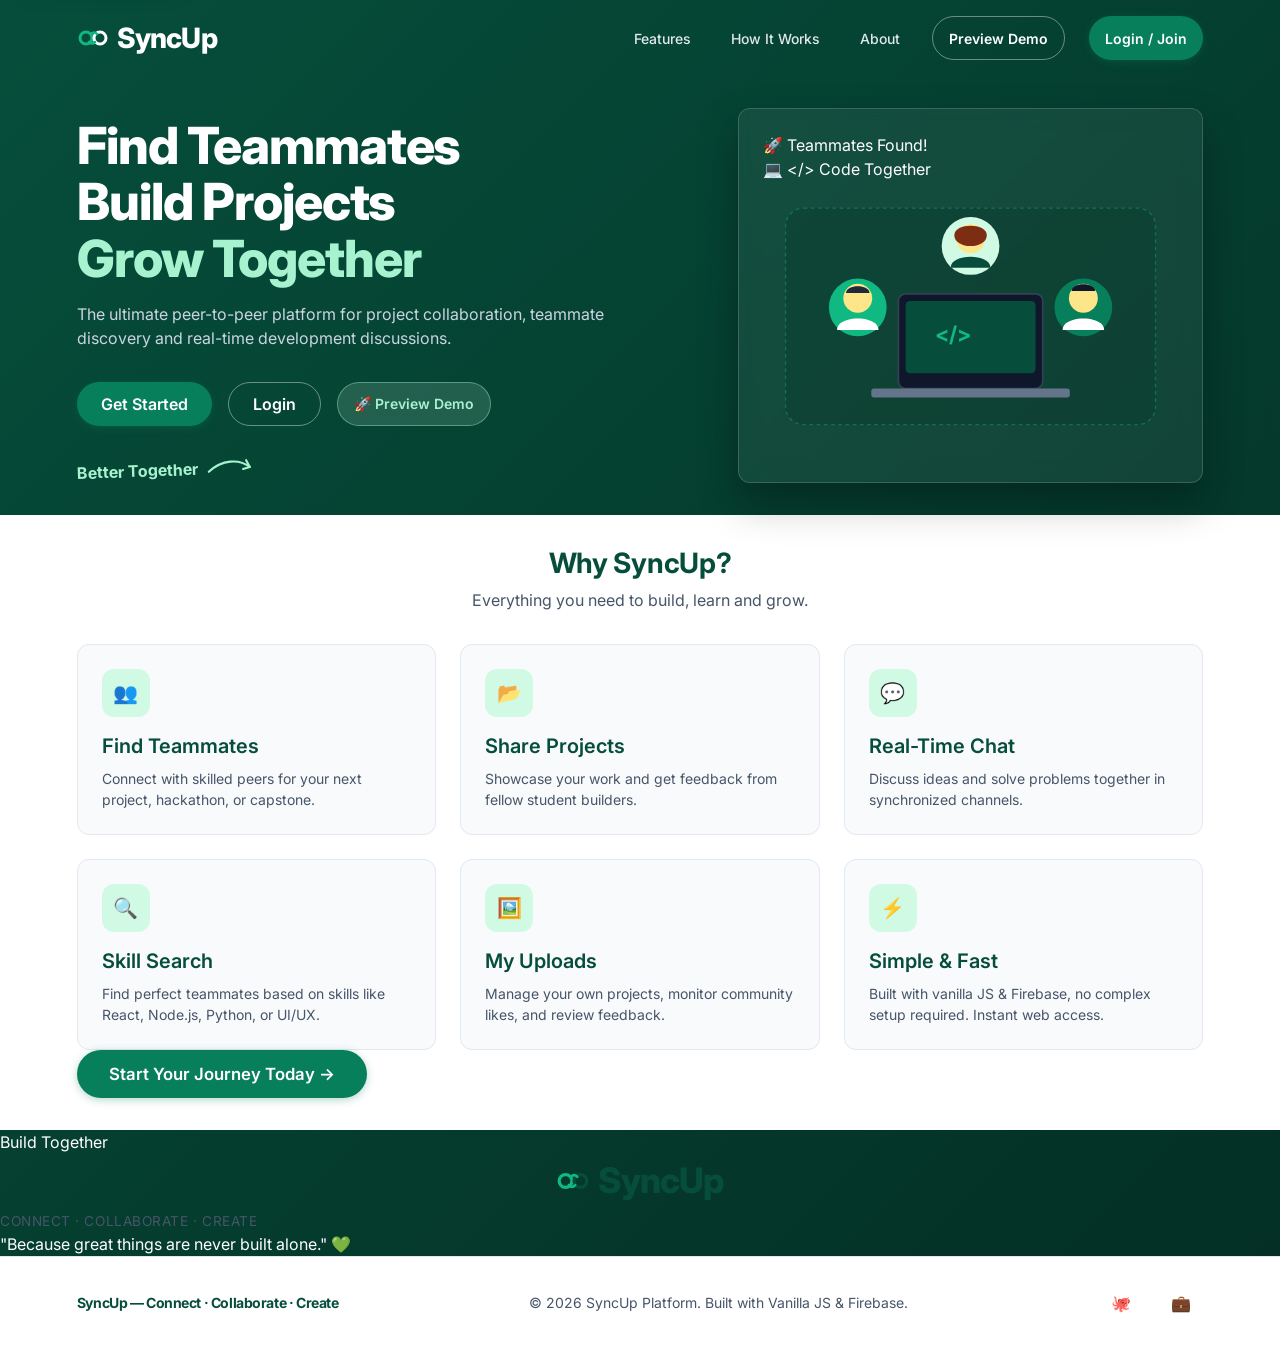
==== commit 0ea5793f: "backup: before refactor" ====
--- a/syncup.html
+++ b/syncup.html
@@ -11,1559 +11,25 @@
     <link href="https://fonts.googleapis.com/css2?family=Inter:wght@300;400;500;600;700;800&family=Pacifico&display=swap" rel="stylesheet">
     
     <!-- Firebase SDK (v9 Compat Mode) -->
+    <!-- Firebase SDK (v9 Compat Mode) -->
     <script src="https://www.gstatic.com/firebasejs/9.17.1/firebase-app-compat.js"></script>
     <script src="https://www.gstatic.com/firebasejs/9.17.1/firebase-firestore-compat.js"></script>
     <script src="https://www.gstatic.com/firebasejs/9.17.1/firebase-auth-compat.js"></script>
-
-    <script>
-      // Firebase Configuration
-      const firebaseConfig = {
-        apiKey: "AIzaSyBD5IOdzaGaXDtYLNpLZVMSSmiTCiFkngE",
-        authDomain: "syncup-web-d3f9b.firebaseapp.com",
-        projectId: "syncup-web-d3f9b",
-        storageBucket: "syncup-web-d3f9b.firebasestorage.app",
-        messagingSenderId: "688220788163",
-        appId: "1:688220788163:web:9b4544bff6c76ca25d1976",
-        measurementId: "G-RSHP8T1K1"
-      };
-
-      // Initialize Firebase services
-      firebase.initializeApp(firebaseConfig);
-      const db = firebase.firestore();
-      const auth = firebase.auth();
-    </script>
-
-    <style>
-        /* ==========================================================================
-           1. DESIGN SYSTEM & CSS VARIABLES (Exact Storyboard Palette)
-           ========================================================================== */
-        :root {
-            --primary-dark: #064E3B;      /* Deep forest green for sidebar & headings */
-            --secondary-green: #087F5B;   /* Vibrant medium green */
-            --accent-green: #10B981;      /* Bright action accent */
-            --accent-hover: #059669;
-            --light-green: #D1FAE5;       /* Soft mint pill backgrounds */
-            --light-green-subtle: #ECFDF5;
-            --bg: #F8FAFC;                /* Modern soft slate background */
-            --card-bg: #FFFFFF;
-            --text-main: #0F172A;         /* Slate 900 for high-contrast reading */
-            --text-secondary: #64748B;    /* Slate 500 for captions and handles */
-            --text-muted: #94A3B8;
-            --border: #E2E8F0;
-            --border-hover: #CBD5E1;
-            --danger: #EF4444;
-            --danger-bg: #FEE2E2;
-            --radius-sm: 8px;
-            --radius: 12px;
-            --radius-lg: 18px;
-            --radius-full: 9999px;
-            --shadow-sm: 0 1px 3px rgba(0,0,0,0.05);
-            --shadow: 0 4px 14px rgba(15, 23, 42, 0.06);
-            --shadow-lg: 0 10px 25px -5px rgba(15, 23, 42, 0.1), 0 8px 10px -6px rgba(15, 23, 42, 0.05);
-            --sidebar-width: 250px;
-            --transition: all 0.22s cubic-bezier(0.4, 0, 0.2, 1);
-        }
-
-        * { margin: 0; padding: 0; box-sizing: border-box; font-family: 'Inter', -apple-system, BlinkMacSystemFont, sans-serif; }
-        body { background: var(--bg); color: var(--text-main); line-height: 1.5; -webkit-font-smoothing: antialiased; }
-        .hidden { display: none !important; }
-
-        /* Custom Scrollbars */
-        ::-webkit-scrollbar { width: 6px; height: 6px; }
-        ::-webkit-scrollbar-track { background: transparent; }
-        ::-webkit-scrollbar-thumb { background: #CBD5E1; border-radius: var(--radius-full); }
-        ::-webkit-scrollbar-thumb:hover { background: #94A3B8; }
-
-        /* Typography */
-        h1, h2, h3, h4 { font-weight: 700; color: var(--text-main); letter-spacing: -0.02em; }
-        .font-brand { font-family: 'Pacifico', cursive; }
-
-        /* UI Badges & Tags */
-        .tag-pill {
-            display: inline-flex;
-            align-items: center;
-            padding: 4px 10px;
-            background: var(--light-green);
-            color: var(--primary-dark);
-            border-radius: var(--radius-full);
-            font-size: 0.76rem;
-            font-weight: 600;
-            letter-spacing: 0.01em;
-            gap: 4px;
-            transition: var(--transition);
-        }
-        .tag-pill:hover { background: #A7F3D0; }
-
-        /* Buttons */
-        .btn {
-            display: inline-flex;
-            align-items: center;
-            justify-content: center;
-            gap: 8px;
-            font-weight: 600;
-            font-size: 0.92rem;
-            border-radius: var(--radius-full);
-            padding: 10px 20px;
-            cursor: pointer;
-            transition: var(--transition);
-            border: none;
-            outline: none;
-            text-decoration: none;
-            user-select: none;
-        }
-        .btn-primary {
-            background: var(--accent-green);
-            color: #FFFFFF;
-            box-shadow: 0 2px 8px rgba(16, 185, 129, 0.3);
-        }
-        .btn-primary:hover {
-            background: var(--accent-hover);
-            transform: translateY(-1px);
-            box-shadow: 0 4px 12px rgba(16, 185, 129, 0.4);
-        }
-        .btn-primary:active { transform: translateY(0); }
-        .btn-primary:disabled { opacity: 0.6; cursor: not-allowed; transform: none; }
-
-        .btn-dark {
-            background: var(--primary-dark);
-            color: #FFFFFF;
-        }
-        .btn-dark:hover { background: #04382A; }
-
-        .btn-outline {
-            background: transparent;
-            border: 1.5px solid var(--border);
-            color: var(--text-main);
-        }
-        .btn-outline:hover {
-            border-color: var(--accent-green);
-            color: var(--primary-dark);
-            background: var(--light-green-subtle);
-        }
-
-        .btn-collaborate {
-            background: var(--accent-green);
-            color: white;
-            padding: 7px 16px;
-            border-radius: var(--radius-full);
-            font-size: 0.85rem;
-            font-weight: 600;
-            border: none;
-            cursor: pointer;
-            box-shadow: 0 2px 6px rgba(16, 185, 129, 0.25);
-            transition: var(--transition);
-        }
-        .btn-collaborate:hover {
-            background: var(--accent-hover);
-            transform: translateY(-1px);
-        }
-
-        .btn-icon {
-            padding: 8px;
-            border-radius: var(--radius-sm);
-            color: var(--text-secondary);
-            background: transparent;
-            border: none;
-            cursor: pointer;
-            display: inline-flex;
-            align-items: center;
-            justify-content: center;
-            transition: var(--transition);
-        }
-        .btn-icon:hover { background: var(--bg); color: var(--text-main); }
-
-        /* Form Inputs */
-        .form-group { margin-bottom: 16px; text-align: left; }
-        .form-label { display: block; font-size: 0.85rem; font-weight: 600; color: var(--text-main); margin-bottom: 6px; }
-        .form-input, .form-textarea, .form-select {
-            width: 100%;
-            padding: 10px 14px;
-            background: #FFFFFF;
-            border: 1.5px solid var(--border);
-            border-radius: var(--radius-sm);
-            font-size: 0.92rem;
-            color: var(--text-main);
-            transition: var(--transition);
-            outline: none;
-        }
-        .form-input:focus, .form-textarea:focus, .form-select:focus {
-            border-color: var(--accent-green);
-            box-shadow: 0 0 0 3px rgba(16, 185, 129, 0.15);
-        }
-        .form-textarea { resize: vertical; min-height: 90px; }
-
-        /* ==========================================================================
-           2. LANDING / SPLASH SCREEN (Storyboard Panel 1 & 9 & 10)
-           ========================================================================== */
-        #landing-view {
-            min-height: 100vh;
-            background: linear-gradient(135deg, #064E3B 0%, #032E23 100%);
-            color: #FFFFFF;
-            position: relative;
-            overflow-x: hidden;
-        }
-
-        /* Landing Top Navigation */
-        .landing-nav {
-            display: flex;
-            justify-content: space-between;
-            align-items: center;
-            padding: 22px 6%;
-            max-width: 1300px;
-            margin: 0 auto;
-        }
-        .brand-logo-container {
-            display: flex;
-            align-items: center;
-            gap: 10px;
-            font-size: 1.95rem;
-            color: #FFFFFF;
-            text-decoration: none;
-            cursor: pointer;
-            user-select: none;
-        }
-        .landing-nav-links {
-            display: flex;
-            align-items: center;
-            gap: 26px;
-        }
-        .landing-nav-link {
-            color: #E2E8F0;
-            text-decoration: none;
-            font-weight: 500;
-            font-size: 0.95rem;
-            transition: var(--transition);
-        }
-        .landing-nav-link:hover { color: var(--accent-green); }
-
-        /* Landing Hero Section */
-        .landing-hero {
-            max-width: 1300px;
-            margin: 30px auto 60px;
-            padding: 0 6%;
-            display: grid;
-            grid-template-columns: 1.15fr 0.85fr;
-            align-items: center;
-            gap: 50px;
-        }
-        .landing-hero-content {
-            text-align: left;
-        }
-        .landing-title {
-            font-size: 3.8rem;
-            line-height: 1.1;
-            margin-bottom: 20px;
-            color: #FFFFFF;
-            font-weight: 800;
-        }
-        .landing-title span.highlight {
-            color: var(--accent-green);
-        }
-        .landing-subtitle {
-            font-size: 1.12rem;
-            color: #CBD5E1;
-            line-height: 1.6;
-            margin-bottom: 35px;
-            max-width: 530px;
-        }
-        .landing-actions {
-            display: flex;
-            flex-wrap: wrap;
-            align-items: center;
-            gap: 14px;
-            margin-bottom: 25px;
-        }
-        .doodle-annotation {
-            color: var(--accent-green);
-            font-family: 'Pacifico', cursive;
-            font-size: 1.4rem;
-            display: flex;
-            align-items: center;
-            gap: 10px;
-            transform: rotate(-3deg);
-            margin-top: 10px;
-        }
-
-        /* SVG Hero Illustration Card */
-        .landing-hero-art {
-            position: relative;
-            display: flex;
-            justify-content: center;
-            align-items: center;
-        }
-        .hero-art-card {
-            background: rgba(255, 255, 255, 0.05);
-            border: 1px solid rgba(255, 255, 255, 0.15);
-            backdrop-filter: blur(14px);
-            border-radius: 24px;
-            padding: 30px;
-            width: 100%;
-            max-width: 480px;
-            box-shadow: 0 20px 40px rgba(0,0,0,0.3);
-            position: relative;
-        }
-        .floating-dev-badge {
-            position: absolute;
-            background: #FFFFFF;
-            color: var(--primary-dark);
-            padding: 8px 16px;
-            border-radius: var(--radius-full);
-            font-size: 0.8rem;
-            font-weight: 700;
-            display: flex;
-            align-items: center;
-            gap: 6px;
-            box-shadow: var(--shadow-lg);
-            animation: float 4s ease-in-out infinite;
-        }
-        @keyframes float {
-            0%, 100% { transform: translateY(0); }
-            50% { transform: translateY(-8px); }
-        }
-
-        /* Features Section (Why SyncUp) */
-        .features-section {
-            background: #FFFFFF;
-            color: var(--text-main);
-            padding: 80px 6%;
-            border-top-left-radius: 36px;
-            border-top-right-radius: 36px;
-        }
-        .features-container { max-width: 1200px; margin: 0 auto; text-align: center; }
-        .features-header { margin-bottom: 50px; }
-        .features-header h2 { font-size: 2.3rem; color: var(--primary-dark); margin-bottom: 12px; }
-        .features-header p { font-size: 1.05rem; color: var(--text-secondary); }
-        .features-grid {
-            display: grid;
-            grid-template-columns: repeat(auto-fit, minmax(320px, 1fr));
-            gap: 28px;
-            margin-bottom: 50px;
-        }
-        .feature-card {
-            background: #F8FAFC;
-            border: 1px solid var(--border);
-            padding: 28px 24px;
-            border-radius: var(--radius-lg);
-            text-align: left;
-            transition: var(--transition);
-        }
-        .feature-card:hover {
-            transform: translateY(-4px);
-            box-shadow: var(--shadow);
-            border-color: var(--accent-green);
-            background: #FFFFFF;
-        }
-        .feature-icon-box {
-            width: 52px;
-            height: 52px;
-            background: var(--light-green);
-            color: var(--primary-dark);
-            border-radius: 12px;
-            display: flex;
-            align-items: center;
-            justify-content: center;
-            font-size: 1.5rem;
-            margin-bottom: 16px;
-        }
-        .feature-card h3 { font-size: 1.15rem; margin-bottom: 8px; color: var(--primary-dark); }
-        .feature-card p { font-size: 0.92rem; color: var(--text-secondary); line-height: 1.6; }
-
-        /* Motivational Card (Storyboard Panel 10) */
-        .motivational-card-section {
-            background: #F8FAFC;
-            padding: 60px 6% 40px;
-            text-align: center;
-            border-top: 1px solid var(--border);
-        }
-        .motivational-badge-pill {
-            display: inline-flex;
-            align-items: center;
-            background: #10B981;
-            color: #FFFFFF;
-            padding: 8px 20px;
-            border-radius: var(--radius-full);
-            font-weight: 800;
-            font-size: 1.1rem;
-            transform: rotate(-3deg);
-            margin-bottom: 20px;
-            box-shadow: 0 4px 12px rgba(16, 185, 129, 0.35);
-        }
-        .motivational-quote {
-            font-size: 1.25rem;
-            color: var(--primary-dark);
-            font-weight: 600;
-            margin-top: 12px;
-        }
-
-        /* Landing Footer */
-        .landing-footer {
-            background: #FFFFFF;
-            border-top: 1px solid var(--border);
-            padding: 28px 6%;
-            text-align: center;
-            display: flex;
-            flex-wrap: wrap;
-            justify-content: space-between;
-            align-items: center;
-            font-size: 0.88rem;
-            color: var(--text-secondary);
-        }
-        .footer-socials { display: flex; gap: 16px; }
-        .footer-social-link { color: var(--text-secondary); text-decoration: none; font-size: 1.2rem; transition: var(--transition); }
-        .footer-social-link:hover { color: var(--primary-dark); }
-
-        /* ==========================================================================
-           3. AUTHENTICATION SPLIT-SCREEN (Storyboard Panel 2)
-           ========================================================================== */
-        #auth-view {
-            min-height: 100vh;
-            display: flex;
-            align-items: center;
-            justify-content: center;
-            background: #F1F5F9;
-            padding: 24px;
-        }
-        .auth-split-wrapper {
-            width: 100%;
-            max-width: 980px;
-            background: #FFFFFF;
-            border-radius: 24px;
-            box-shadow: var(--shadow-lg);
-            border: 1px solid var(--border);
-            overflow: hidden;
-            display: grid;
-            grid-template-columns: 1.05fr 0.95fr;
-            min-height: 600px;
-        }
-
-        /* Auth Left Side (Form) */
-        .auth-form-side {
-            padding: 44px 40px;
-            display: flex;
-            flex-direction: column;
-            justify-content: center;
-            text-align: left;
-        }
-        .auth-brand {
-            display: flex;
-            align-items: center;
-            gap: 8px;
-            margin-bottom: 2px;
-        }
-        .auth-tagline { font-size: 0.8rem; color: var(--text-muted); letter-spacing: 0.05em; margin-bottom: 22px; text-transform: uppercase; font-weight: 600; }
-        
-        .auth-tabs {
-            display: flex;
-            border-bottom: 2px solid var(--border);
-            margin-bottom: 24px;
-            gap: 24px;
-        }
-        .auth-tab-btn {
-            background: transparent;
-            border: none;
-            padding: 8px 4px 12px;
-            font-size: 1rem;
-            font-weight: 600;
-            color: var(--text-secondary);
-            cursor: pointer;
-            position: relative;
-            transition: var(--transition);
-        }
-        .auth-tab-btn.active {
-            color: var(--primary-dark);
-        }
-        .auth-tab-btn.active::after {
-            content: '';
-            position: absolute;
-            bottom: -2px;
-            left: 0;
-            width: 100%;
-            height: 2.5px;
-            background: var(--accent-green);
-            border-radius: 4px;
-        }
-
-        .auth-aux-row {
-            display: flex;
-            justify-content: space-between;
-            align-items: center;
-            font-size: 0.85rem;
-            margin: 12px 0 20px;
-            color: var(--text-secondary);
-        }
-        .auth-aux-row a { color: var(--secondary-green); text-decoration: none; font-weight: 600; }
-        .auth-aux-row a:hover { text-decoration: underline; }
-
-        .auth-divider {
-            text-align: center;
-            margin: 18px 0;
-            position: relative;
-        }
-        .auth-divider::before {
-            content: '';
-            position: absolute;
-            top: 50%;
-            left: 0;
-            width: 100%;
-            height: 1px;
-            background: var(--border);
-        }
-        .auth-divider span {
-            background: #FFFFFF;
-            padding: 0 12px;
-            position: relative;
-            color: var(--text-muted);
-            font-size: 0.82rem;
-            text-transform: uppercase;
-        }
-
-        /* Auth Right Side (Illustration & Badges) */
-        .auth-banner-side {
-            background: linear-gradient(145deg, #ECFDF5 0%, #D1FAE5 100%);
-            padding: 44px;
-            display: flex;
-            flex-direction: column;
-            justify-content: center;
-            align-items: center;
-            text-align: center;
-            border-left: 1px solid #A7F3D0;
-            position: relative;
-        }
-        .auth-banner-title {
-            font-size: 1.8rem;
-            color: var(--primary-dark);
-            margin-bottom: 8px;
-        }
-        .auth-banner-sub {
-            font-size: 0.95rem;
-            color: #065F46;
-            margin-bottom: 24px;
-            max-width: 330px;
-            line-height: 1.5;
-        }
-        .auth-feature-pill-grid {
-            display: grid;
-            grid-template-columns: 1fr 1fr;
-            gap: 12px;
-            width: 100%;
-            max-width: 350px;
-            margin-top: 20px;
-        }
-        .auth-feature-pill {
-            background: #FFFFFF;
-            padding: 10px 14px;
-            border-radius: var(--radius-sm);
-            font-size: 0.84rem;
-            font-weight: 600;
-            color: var(--primary-dark);
-            box-shadow: var(--shadow-sm);
-            display: flex;
-            align-items: center;
-            gap: 8px;
-            border: 1px solid #A7F3D0;
-        }
-
-        /* ==========================================================================
-           4. MAIN DASHBOARD WITH FIXED DARK-GREEN SIDEBAR (Storyboard Panels 3, 4, 6, 7)
-           ========================================================================== */
-        #dashboard-view {
-            display: flex;
-            min-height: 100vh;
-        }
-
-        /* Fixed Dark-Green Sidebar */
-        .sidebar {
-            width: var(--sidebar-width);
-            background: var(--primary-dark);
-            color: #FFFFFF;
-            height: 100vh;
-            position: fixed;
-            top: 0;
-            left: 0;
-            display: flex;
-            flex-direction: column;
-            z-index: 1000;
-            transition: var(--transition);
-            border-right: 1px solid rgba(255,255,255,0.08);
-        }
-        .sidebar-brand-box {
-            padding: 22px 20px;
-            display: flex;
-            align-items: center;
-            gap: 10px;
-            border-bottom: 1px solid rgba(255,255,255,0.08);
-        }
-        .sidebar-brand-logo {
-            font-size: 1.75rem;
-            color: #FFFFFF;
-            text-decoration: none;
-            cursor: pointer;
-        }
-        .sidebar-nav-menu {
-            padding: 18px 12px;
-            flex: 1;
-            display: flex;
-            flex-direction: column;
-            gap: 5px;
-            overflow-y: auto;
-        }
-        .sidebar-link {
-            display: flex;
-            align-items: center;
-            gap: 12px;
-            padding: 11px 16px;
-            color: #D1FAE5;
-            text-decoration: none;
-            font-weight: 500;
-            font-size: 0.92rem;
-            border-radius: var(--radius-full);
-            cursor: pointer;
-            transition: var(--transition);
-            user-select: none;
-        }
-        .sidebar-link:hover {
-            background: rgba(255, 255, 255, 0.08);
-            color: #FFFFFF;
-            transform: translateX(3px);
-        }
-        .sidebar-link.active {
-            background: var(--accent-green);
-            color: #FFFFFF;
-            font-weight: 700;
-            box-shadow: 0 4px 12px rgba(16, 185, 129, 0.28);
-        }
-        .sidebar-link-badge {
-            margin-left: auto;
-            background: #FFFFFF;
-            color: var(--primary-dark);
-            font-size: 0.72rem;
-            font-weight: 700;
-            padding: 2px 7px;
-            border-radius: var(--radius-full);
-        }
-
-        .sidebar-footer {
-            padding: 16px 14px;
-            border-top: 1px solid rgba(255,255,255,0.08);
-        }
-        .sidebar-user-preview {
-            display: flex;
-            align-items: center;
-            gap: 12px;
-            padding: 8px 12px;
-            border-radius: var(--radius-sm);
-            background: rgba(255,255,255,0.05);
-            margin-bottom: 8px;
-            cursor: pointer;
-            transition: var(--transition);
-        }
-        .sidebar-user-preview:hover { background: rgba(255,255,255,0.1); }
-        .sidebar-avatar {
-            width: 36px;
-            height: 36px;
-            border-radius: 50%;
-            background: var(--accent-green);
-            color: #FFFFFF;
-            display: flex;
-            align-items: center;
-            justify-content: center;
-            font-weight: 700;
-            overflow: hidden;
-            border: 2px solid rgba(255,255,255,0.3);
-            flex-shrink: 0;
-        }
-        .sidebar-avatar img { width: 100%; height: 100%; object-fit: cover; }
-        .sidebar-user-info { overflow: hidden; }
-        .sidebar-user-name { font-size: 0.86rem; font-weight: 600; color: #FFFFFF; white-space: nowrap; overflow: hidden; text-overflow: ellipsis; }
-        .sidebar-user-handle { font-size: 0.75rem; color: #A7F3D0; white-space: nowrap; overflow: hidden; text-overflow: ellipsis; }
-
-        /* Main Content Container */
-        .main-content-wrapper {
-            margin-left: var(--sidebar-width);
-            flex: 1;
-            min-height: 100vh;
-            display: flex;
-            flex-direction: column;
-            background: var(--bg);
-        }
-
-        /* Top Bar in Dashboard */
-        .top-navbar {
-            height: 68px;
-            background: #FFFFFF;
-            border-bottom: 1px solid var(--border);
-            display: flex;
-            align-items: center;
-            justify-content: space-between;
-            padding: 0 30px;
-            position: sticky;
-            top: 0;
-            z-index: 900;
-            box-shadow: var(--shadow-sm);
-        }
-        .mobile-menu-toggle { display: none; font-size: 1.5rem; cursor: pointer; color: var(--primary-dark); }
-        .search-container {
-            position: relative;
-            width: 100%;
-            max-width: 440px;
-        }
-        .search-input {
-            width: 100%;
-            padding: 9px 16px 9px 40px;
-            background: #F1F5F9;
-            border: 1px solid transparent;
-            border-radius: var(--radius-full);
-            font-size: 0.9rem;
-            outline: none;
-            transition: var(--transition);
-        }
-        .search-input:focus {
-            background: #FFFFFF;
-            border-color: var(--accent-green);
-            box-shadow: 0 0 0 3px rgba(16, 185, 129, 0.15);
-        }
-        .search-icon {
-            position: absolute;
-            left: 14px;
-            top: 50%;
-            transform: translateY(-50%);
-            color: var(--text-muted);
-            pointer-events: none;
-        }
-        .top-bar-actions {
-            display: flex;
-            align-items: center;
-            gap: 14px;
-        }
-
-        /* Category Filter Pills (Storyboard Panel 4) */
-        .category-filter-bar {
-            display: flex;
-            align-items: center;
-            gap: 10px;
-            padding: 16px 30px 4px;
-            max-width: 860px;
-            margin: 0 auto;
-            width: 100%;
-            overflow-x: auto;
-        }
-        .category-pill {
-            padding: 6px 18px;
-            background: #FFFFFF;
-            border: 1px solid var(--border);
-            border-radius: var(--radius-full);
-            font-size: 0.85rem;
-            font-weight: 600;
-            color: var(--text-secondary);
-            cursor: pointer;
-            white-space: nowrap;
-            transition: var(--transition);
-        }
-        .category-pill:hover { border-color: var(--accent-green); color: var(--primary-dark); }
-        .category-pill.active {
-            background: var(--primary-dark);
-            border-color: var(--primary-dark);
-            color: #FFFFFF;
-            box-shadow: 0 2px 6px rgba(6, 78, 59, 0.25);
-        }
-
-        /* Project Feed Container */
-        .feed-container {
-            max-width: 860px;
-            margin: 16px auto 50px;
-            padding: 0 20px;
-            width: 100%;
-        }
-
-        /* Project Post Card (Storyboard Panel 4) */
-        .project-card {
-            background: #FFFFFF;
-            border-radius: var(--radius-lg);
-            border: 1px solid var(--border);
-            box-shadow: var(--shadow-sm);
-            padding: 22px;
-            margin-bottom: 22px;
-            transition: var(--transition);
-            position: relative;
-        }
-        .project-card:hover {
-            box-shadow: var(--shadow);
-            border-color: #CBD5E1;
-        }
-        .project-card-header {
-            display: flex;
-            justify-content: space-between;
-            align-items: flex-start;
-            margin-bottom: 12px;
-        }
-        .author-meta-box {
-            display: flex;
-            align-items: center;
-            gap: 12px;
-        }
-        .author-avatar {
-            width: 44px;
-            height: 44px;
-            border-radius: 50%;
-            background: var(--light-green);
-            color: var(--primary-dark);
-            display: flex;
-            align-items: center;
-            justify-content: center;
-            font-weight: 700;
-            overflow: hidden;
-            border: 1.5px solid var(--border);
-            flex-shrink: 0;
-        }
-        .author-avatar img { width: 100%; height: 100%; object-fit: cover; }
-        .author-details-name {
-            font-weight: 700;
-            font-size: 0.98rem;
-            color: var(--text-main);
-            display: flex;
-            align-items: center;
-            gap: 6px;
-        }
-        .author-details-handle {
-            font-size: 0.8rem;
-            color: var(--text-secondary);
-        }
-        .author-education-badge {
-            font-size: 0.76rem;
-            color: var(--secondary-green);
-            font-weight: 500;
-        }
-
-        .project-card-title {
-            font-size: 1.2rem;
-            font-weight: 750;
-            color: var(--text-main);
-            margin-bottom: 8px;
-            line-height: 1.35;
-        }
-        .project-card-description {
-            font-size: 0.94rem;
-            color: #334155;
-            line-height: 1.6;
-            margin-bottom: 14px;
-            word-break: break-word;
-        }
-        .project-tags-row {
-            display: flex;
-            flex-wrap: wrap;
-            gap: 8px;
-            margin-bottom: 14px;
-        }
-        .project-screenshot-img {
-            width: 100%;
-            max-height: 380px;
-            object-fit: cover;
-            border-radius: var(--radius);
-            margin-bottom: 14px;
-            border: 1px solid var(--border);
-        }
-
-        /* Post Card Footer Actions */
-        .project-card-footer {
-            display: flex;
-            justify-content: space-between;
-            align-items: center;
-            padding-top: 14px;
-            border-top: 1px solid var(--border);
-        }
-        .post-social-actions {
-            display: flex;
-            align-items: center;
-            gap: 18px;
-        }
-        .social-action-btn {
-            background: transparent;
-            border: none;
-            color: var(--text-secondary);
-            font-size: 0.88rem;
-            font-weight: 600;
-            display: flex;
-            align-items: center;
-            gap: 6px;
-            cursor: pointer;
-            transition: var(--transition);
-            user-select: none;
-            padding: 4px 6px;
-            border-radius: var(--radius-sm);
-        }
-        .social-action-btn:hover { background: var(--bg); color: var(--text-main); }
-        .social-action-btn.liked { color: #EF4444; }
-
-        /* Comments Dropdown Area */
-        .comments-section {
-            margin-top: 14px;
-            padding-top: 14px;
-            border-top: 1px solid var(--border);
-        }
-        .comments-list {
-            display: flex;
-            flex-direction: column;
-            gap: 8px;
-            max-height: 220px;
-            overflow-y: auto;
-            margin-bottom: 12px;
-        }
-        .comment-item {
-            background: #F8FAFC;
-            border: 1px solid var(--border);
-            border-radius: var(--radius-sm);
-            padding: 8px 12px;
-            font-size: 0.88rem;
-        }
-        .comment-author-name { font-weight: 700; color: var(--primary-dark); margin-right: 6px; }
-        .comment-timestamp { font-size: 0.72rem; color: var(--text-muted); margin-left: 6px; }
-        .comment-input-box {
-            display: flex;
-            gap: 8px;
-        }
-        .comment-input {
-            flex: 1;
-            padding: 8px 12px;
-            font-size: 0.88rem;
-            border: 1px solid var(--border);
-            border-radius: var(--radius-sm);
-            outline: none;
-        }
-        .comment-input:focus { border-color: var(--accent-green); }
-
-        /* ==========================================================================
-           5. MY PROFILE VIEW (Storyboard Panel 3)
-           ========================================================================== */
-        .profile-page-wrapper {
-            max-width: 1040px;
-            margin: 28px auto 60px;
-            padding: 0 30px;
-            width: 100%;
-        }
-        .profile-page-header {
-            display: flex;
-            justify-content: space-between;
-            align-items: center;
-            margin-bottom: 24px;
-        }
-        .profile-page-grid {
-            display: grid;
-            grid-template-columns: 1fr 340px;
-            gap: 24px;
-            align-items: start;
-        }
-
-        /* Profile Left Main Card */
-        .profile-hero-card {
-            background: #FFFFFF;
-            border: 1px solid var(--border);
-            border-radius: var(--radius-lg);
-            padding: 32px;
-            box-shadow: var(--shadow-sm);
-        }
-        .profile-avatar-row {
-            display: flex;
-            align-items: center;
-            gap: 20px;
-            margin-bottom: 26px;
-        }
-        .profile-large-avatar {
-            width: 86px;
-            height: 86px;
-            border-radius: 50%;
-            background: var(--light-green);
-            color: var(--primary-dark);
-            display: flex;
-            align-items: center;
-            justify-content: center;
-            font-size: 2.2rem;
-            font-weight: 700;
-            overflow: hidden;
-            border: 3px solid var(--accent-green);
-            flex-shrink: 0;
-        }
-        .profile-large-avatar img { width: 100%; height: 100%; object-fit: cover; }
-        .profile-headings h2 { font-size: 1.6rem; color: var(--primary-dark); margin-bottom: 3px; }
-        .profile-headings .handle { font-size: 0.95rem; color: var(--accent-green); font-weight: 600; margin-bottom: 4px; }
-        .profile-headings .edu-sub { font-size: 0.88rem; color: var(--text-secondary); }
-
-        .profile-section-title {
-            font-size: 1.05rem;
-            font-weight: 700;
-            color: var(--text-main);
-            margin: 24px 0 12px;
-            display: flex;
-            justify-content: space-between;
-            align-items: center;
-        }
-        .profile-skills-cloud {
-            display: flex;
-            flex-wrap: wrap;
-            gap: 8px;
-            align-items: center;
-        }
-        .profile-skill-badge {
-            display: inline-flex;
-            align-items: center;
-            gap: 6px;
-            background: var(--light-green);
-            color: var(--primary-dark);
-            padding: 6px 14px;
-            border-radius: var(--radius-full);
-            font-weight: 600;
-            font-size: 0.84rem;
-        }
-        .remove-skill-btn { cursor: pointer; color: #047857; font-weight: bold; }
-        .remove-skill-btn:hover { color: #DC2626; }
-
-        .add-skill-inline-btn {
-            background: #FFFFFF;
-            border: 1.5px dashed var(--accent-green);
-            color: var(--primary-dark);
-            padding: 6px 14px;
-            border-radius: var(--radius-full);
-            font-weight: 600;
-            font-size: 0.84rem;
-            cursor: pointer;
-            transition: var(--transition);
-        }
-        .add-skill-inline-btn:hover { background: var(--light-green); }
-
-        .profile-bio-box {
-            background: #F8FAFC;
-            border: 1px solid var(--border);
-            border-radius: var(--radius);
-            padding: 16px 20px;
-            font-size: 0.94rem;
-            color: var(--text-main);
-            line-height: 1.6;
-        }
-
-        /* Profile Side Cards */
-        .profile-side-card {
-            background: #FFFFFF;
-            border: 1px solid var(--border);
-            border-radius: var(--radius-lg);
-            padding: 24px;
-            margin-bottom: 20px;
-            box-shadow: var(--shadow-sm);
-        }
-        .profile-side-card h4 { font-size: 0.92rem; color: var(--primary-dark); margin-bottom: 14px; text-transform: uppercase; font-weight: 700; letter-spacing: 0.04em; }
-
-        .social-link-btn {
-            display: flex;
-            align-items: center;
-            gap: 12px;
-            padding: 10px 14px;
-            border-radius: var(--radius-sm);
-            background: #F8FAFC;
-            border: 1px solid var(--border);
-            color: var(--text-main);
-            text-decoration: none;
-            font-weight: 500;
-            font-size: 0.9rem;
-            margin-bottom: 8px;
-            transition: var(--transition);
-        }
-        .social-link-btn:hover {
-            border-color: var(--accent-green);
-            background: var(--light-green-subtle);
-            color: var(--primary-dark);
-        }
-
-        /* ==========================================================================
-           6. COLLABORATOR CHAT VIEW (Storyboard Panel 6)
-           ========================================================================== */
-        .chat-view-container {
-            flex: 1;
-            padding: 20px 30px 30px;
-            display: flex;
-            flex-direction: column;
-            height: calc(100vh - 68px);
-        }
-        .chat-layout-box {
-            background: #FFFFFF;
-            border-radius: var(--radius-lg);
-            border: 1px solid var(--border);
-            box-shadow: var(--shadow);
-            flex: 1;
-            display: grid;
-            grid-template-columns: 310px 1fr;
-            overflow: hidden;
-            min-height: 520px;
-        }
-
-        /* Chat Left Panel: Conversations list */
-        .chat-contacts-panel {
-            border-right: 1px solid var(--border);
-            display: flex;
-            flex-direction: column;
-            background: #FAFAFA;
-        }
-        .contacts-search-box {
-            padding: 16px;
-            border-bottom: 1px solid var(--border);
-            background: #FFFFFF;
-        }
-        .contacts-list {
-            flex: 1;
-            overflow-y: auto;
-        }
-        .contact-card-item {
-            display: flex;
-            align-items: center;
-            gap: 12px;
-            padding: 14px 16px;
-            border-bottom: 1px solid #F1F5F9;
-            cursor: pointer;
-            transition: var(--transition);
-            position: relative;
-        }
-        .contact-card-item:hover { background: #F1F5F9; }
-        .contact-card-item.active {
-            background: #ECFDF5;
-            border-left: 4px solid var(--accent-green);
-        }
-        .contact-avatar-box {
-            width: 44px;
-            height: 44px;
-            border-radius: 50%;
-            background: var(--light-green);
-            color: var(--primary-dark);
-            display: flex;
-            align-items: center;
-            justify-content: center;
-            font-weight: 700;
-            overflow: hidden;
-            flex-shrink: 0;
-            position: relative;
-        }
-        .contact-avatar-box img { width: 100%; height: 100%; object-fit: cover; }
-        .online-dot {
-            width: 10px;
-            height: 10px;
-            background: #10B981;
-            border-radius: 50%;
-            border: 2px solid #FFFFFF;
-            position: absolute;
-            bottom: 0;
-            right: 0;
-        }
-        .contact-details-box { flex: 1; min-width: 0; }
-        .contact-name-row {
-            display: flex;
-            justify-content: space-between;
-            align-items: center;
-            margin-bottom: 2px;
-        }
-        .contact-display-name {
-            font-weight: 600;
-            font-size: 0.92rem;
-            color: var(--text-main);
-            white-space: nowrap;
-            overflow: hidden;
-            text-overflow: ellipsis;
-        }
-        .contact-last-time { font-size: 0.72rem; color: var(--text-muted); }
-        .contact-snippet-text {
-            font-size: 0.8rem;
-            color: var(--text-secondary);
-            white-space: nowrap;
-            overflow: hidden;
-            text-overflow: ellipsis;
-        }
-
-        /* Chat Right Panel: Message Thread */
-        .chat-active-panel {
-            display: flex;
-            flex-direction: column;
-            background: #F8FAFC;
-        }
-        .chat-active-header {
-            padding: 14px 24px;
-            background: #FFFFFF;
-            border-bottom: 1px solid var(--border);
-            display: flex;
-            justify-content: space-between;
-            align-items: center;
-        }
-        .chat-active-user-meta {
-            display: flex;
-            align-items: center;
-            gap: 12px;
-        }
-        .chat-active-status {
-            font-size: 0.76rem;
-            color: var(--accent-green);
-            font-weight: 600;
-            display: flex;
-            align-items: center;
-            gap: 4px;
-        }
-        .chat-active-actions {
-            display: flex;
-            align-items: center;
-            gap: 8px;
-        }
-
-        .chat-messages-scroll {
-            flex: 1;
-            padding: 24px;
-            overflow-y: auto;
-            display: flex;
-            flex-direction: column;
-            gap: 14px;
-        }
-
-        /* Message Bubbles */
-        .msg-bubble-row {
-            display: flex;
-            flex-direction: column;
-            max-width: 72%;
-        }
-        .msg-bubble-row.mine {
-            align-self: flex-end;
-            align-items: flex-end;
-        }
-        .msg-bubble-row.theirs {
-            align-self: flex-start;
-            align-items: flex-start;
-        }
-        .msg-sender-name {
-            font-size: 0.74rem;
-            color: var(--text-muted);
-            margin-bottom: 3px;
-            padding: 0 4px;
-        }
-        .msg-bubble {
-            padding: 11px 16px;
-            border-radius: 16px;
-            font-size: 0.92rem;
-            line-height: 1.45;
-            word-break: break-word;
-            box-shadow: var(--shadow-sm);
-        }
-        .msg-bubble-row.mine .msg-bubble {
-            background: var(--primary-dark);
-            color: #FFFFFF;
-            border-bottom-right-radius: 4px;
-        }
-        .msg-bubble-row.theirs .msg-bubble {
-            background: #FFFFFF;
-            color: var(--text-main);
-            border: 1px solid var(--border);
-            border-bottom-left-radius: 4px;
-        }
-        .msg-time-stamp {
-            font-size: 0.68rem;
-            margin-top: 4px;
-            padding: 0 4px;
-            color: var(--text-muted);
-        }
-
-        /* Chat Bottom Input Bar */
-        .chat-input-row {
-            padding: 14px 20px;
-            background: #FFFFFF;
-            border-top: 1px solid var(--border);
-            display: flex;
-            align-items: center;
-            gap: 12px;
-        }
-        .chat-text-input {
-            flex: 1;
-            padding: 10px 16px;
-            background: #F1F5F9;
-            border: 1px solid transparent;
-            border-radius: var(--radius-full);
-            font-size: 0.92rem;
-            outline: none;
-            transition: var(--transition);
-        }
-        .chat-text-input:focus {
-            background: #FFFFFF;
-            border-color: var(--accent-green);
-            box-shadow: 0 0 0 3px rgba(16, 185, 129, 0.15);
-        }
-
-        /* ==========================================================================
-           7. MY UPLOADS VIEW (Storyboard Panel 7)
-           ========================================================================== */
-        .my-uploads-container {
-            max-width: 1120px;
-            margin: 28px auto 60px;
-            padding: 0 30px;
-            width: 100%;
-        }
-        .my-uploads-header {
-            display: flex;
-            justify-content: space-between;
-            align-items: center;
-            margin-bottom: 24px;
-        }
-        .uploads-grid {
-            display: grid;
-            grid-template-columns: repeat(auto-fill, minmax(320px, 1fr));
-            gap: 24px;
-        }
-        .upload-card {
-            background: #FFFFFF;
-            border: 1px solid var(--border);
-            border-radius: var(--radius-lg);
-            overflow: hidden;
-            box-shadow: var(--shadow-sm);
-            transition: var(--transition);
-            display: flex;
-            flex-direction: column;
-        }
-        .upload-card:hover {
-            transform: translateY(-3px);
-            box-shadow: var(--shadow);
-            border-color: #CBD5E1;
-        }
-        .upload-thumb {
-            width: 100%;
-            height: 180px;
-            object-fit: cover;
-            background: #F1F5F9;
-            border-bottom: 1px solid var(--border);
-        }
-        .upload-card-body {
-            padding: 18px;
-            flex: 1;
-            display: flex;
-            flex-direction: column;
-        }
-        .upload-card-body h3 {
-            font-size: 1.1rem;
-            color: var(--text-main);
-            margin-bottom: 6px;
-        }
-        .upload-card-body p {
-            font-size: 0.88rem;
-            color: var(--text-secondary);
-            margin-bottom: 14px;
-            line-height: 1.5;
-            display: -webkit-box;
-            -webkit-line-clamp: 2;
-            -webkit-box-orient: vertical;
-            overflow: hidden;
-        }
-        .upload-card-footer {
-            padding: 12px 18px;
-            background: #F8FAFC;
-            border-top: 1px solid var(--border);
-            display: flex;
-            justify-content: space-between;
-            align-items: center;
-        }
-
-        /* ==========================================================================
-           8. MODALS (Create Post with Live Preview & Edit Profile)
-           ========================================================================== */
-        .modal-overlay {
-            position: fixed;
-            top: 0;
-            left: 0;
-            width: 100%;
-            height: 100%;
-            background: rgba(15, 23, 42, 0.65);
-            backdrop-filter: blur(4px);
-            z-index: 2000;
-            display: none;
-            justify-content: center;
-            align-items: center;
-            padding: 20px;
-            opacity: 0;
-            transition: opacity 0.25s ease;
-        }
-        .modal-overlay.open {
-            display: flex;
-            opacity: 1;
-        }
-        .modal-container {
-            background: #FFFFFF;
-            width: 100%;
-            max-width: 820px;
-            border-radius: 20px;
-            box-shadow: var(--shadow-lg);
-            border: 1px solid var(--border);
-            max-height: 90vh;
-            overflow-y: auto;
-            position: relative;
-            transform: scale(0.96);
-            transition: transform 0.25s cubic-bezier(0.4, 0, 0.2, 1);
-        }
-        .modal-overlay.open .modal-container { transform: scale(1); }
-        .modal-header {
-            padding: 20px 24px;
-            border-bottom: 1px solid var(--border);
-            display: flex;
-            justify-content: space-between;
-            align-items: center;
-        }
-        .modal-header h3 { font-size: 1.25rem; color: var(--primary-dark); }
-        .modal-close-btn {
-            background: transparent;
-            border: none;
-            font-size: 1.4rem;
-            color: var(--text-muted);
-            cursor: pointer;
-            padding: 4px;
-            line-height: 1;
-            border-radius: var(--radius-sm);
-        }
-        .modal-close-btn:hover { color: var(--text-main); background: #F1F5F9; }
-
-        /* Create Post 2-Column Grid (Storyboard Panel 5) */
-        .create-post-grid {
-            display: grid;
-            grid-template-columns: 1.2fr 0.8fr;
-            gap: 24px;
-            padding: 24px;
-        }
-        .upload-dropzone {
-            border: 2px dashed #CBD5E1;
-            border-radius: var(--radius);
-            padding: 24px;
-            text-align: center;
-            cursor: pointer;
-            background: #F8FAFC;
-            transition: var(--transition);
-        }
-        .upload-dropzone:hover {
-            border-color: var(--accent-green);
-            background: var(--light-green-subtle);
-        }
-        .live-preview-box {
-            background: #F8FAFC;
-            border: 1px solid var(--border);
-            border-radius: var(--radius);
-            padding: 16px;
-        }
-        .live-preview-header {
-            font-size: 0.82rem;
-            font-weight: 700;
-            color: var(--text-secondary);
-            text-transform: uppercase;
-            margin-bottom: 12px;
-            display: flex;
-            align-items: center;
-            gap: 6px;
-        }
-
-        /* Mobile Bottom Nav Bar (Storyboard Panel 8) */
-        .mobile-bottom-nav {
-            display: none;
-            position: fixed;
-            bottom: 0;
-            left: 0;
-            width: 100%;
-            height: 64px;
-            background: #FFFFFF;
-            border-top: 1px solid var(--border);
-            z-index: 1000;
-            box-shadow: 0 -4px 12px rgba(0,0,0,0.05);
-            justify-content: space-around;
-            align-items: center;
-        }
-        .mobile-nav-item {
-            display: flex;
-            flex-direction: column;
-            align-items: center;
-            gap: 3px;
-            color: var(--text-secondary);
-            font-size: 0.72rem;
-            font-weight: 600;
-            text-decoration: none;
-            cursor: pointer;
-            transition: var(--transition);
-        }
-        .mobile-nav-item.active { color: var(--primary-dark); }
-        .mobile-post-btn-fab {
-            width: 44px;
-            height: 44px;
-            border-radius: 50%;
-            background: var(--accent-green);
-            color: white;
-            display: flex;
-            align-items: center;
-            justify-content: center;
-            font-size: 1.4rem;
-            margin-top: -18px;
-            box-shadow: 0 4px 12px rgba(16, 185, 129, 0.4);
-            border: 3px solid #FFFFFF;
-            cursor: pointer;
-        }
-
-        /* Toast Notifications */
-        .toast-popup {
-            position: fixed;
-            bottom: 24px;
-            right: 24px;
-            background: #0F172A;
-            color: #FFFFFF;
-            padding: 12px 20px;
-            border-radius: var(--radius);
-            box-shadow: var(--shadow-lg);
-            z-index: 3000;
-            font-size: 0.9rem;
-            font-weight: 500;
-            display: flex;
-            align-items: center;
-            gap: 10px;
-            transition: var(--transition);
-            transform: translateY(30px);
-            opacity: 0;
-            pointer-events: none;
-        }
-        .toast-popup.visible {
-            transform: translateY(0);
-            opacity: 1;
-            pointer-events: auto;
-        }
-
-        /* ==========================================================================
-           9. RESPONSIVE MEDIA QUERIES (Storyboard Panel 8)
-           ========================================================================== */
-        @media (max-width: 992px) {
-            .landing-hero { grid-template-columns: 1fr; gap: 40px; }
-            .auth-split-wrapper { grid-template-columns: 1fr; }
-            .auth-banner-side { display: none; }
-            .profile-page-grid { grid-template-columns: 1fr; }
-            .chat-layout-box { grid-template-columns: 280px 1fr; }
-        }
-
-        @media (max-width: 768px) {
-            .sidebar {
-                left: calc(-1 * var(--sidebar-width));
-            }
-            .sidebar.mobile-open {
-                left: 0;
-            }
-            .main-content-wrapper {
-                margin-left: 0;
-                padding-bottom: 70px;
-            }
-            .mobile-menu-toggle { display: block; }
-            .mobile-bottom-nav { display: flex; }
-            .top-navbar { padding: 0 16px; }
-            .category-filter-bar { padding: 12px 16px 4px; }
-            .feed-container { padding: 0 14px; }
-            .create-post-grid { grid-template-columns: 1fr; }
-            .chat-view-container { padding: 10px 10px 80px; }
-            .chat-layout-box { grid-template-columns: 1fr; }
-            .landing-title { font-size: 2.8rem; }
-            .landing-nav-links { display: none; }
-        }
-    </style>
+    <script src="https://www.gstatic.com/firebasejs/9.17.1/firebase-storage-compat.js"></script>
+    
+    <!-- Modular Stylesheets (Layered CSS) -->
+    <link rel="stylesheet" href="css/variables.css">
+    <link rel="stylesheet" href="css/layout.css">
+    <link rel="stylesheet" href="css/components.css">
+    <link rel="stylesheet" href="css/chat.css">
+    <link rel="stylesheet" href="css/modals.css">
 </head>
 <body>
-    <!-- Toast Popup Notification -->
-    <div id="toast" class="toast-popup">
-        <span id="toast-icon">✨</span>
-        <span id="toast-text">Message</span>
-    </div>
+    <!-- Skip to main content for screen readers and keyboard accessibility -->
+    <a href="#main-feed-column" class="skip-to-content">Skip to main content</a>
+
+    <!-- Toast Notification Container (Supports types & undo actions) -->
+    <div id="toast-container" class="toast-container" role="region" aria-label="Notifications" aria-live="polite"></div>
 
     <!-- ==========================================================================
          PAGE A: LANDING / SPLASH PAGE (Storyboard Panel 1 & 9 & 10)
@@ -1584,8 +50,8 @@
                 <a href="#features" class="landing-nav-link" onclick="scrollToLandingSection('features')">Features</a>
                 <a href="#features" class="landing-nav-link" onclick="scrollToLandingSection('features')">How It Works</a>
                 <a href="#about-syncup" class="landing-nav-link" onclick="scrollToLandingSection('about-syncup')">About</a>
-                <button class="btn btn-outline" style="border-color:rgba(255,255,255,0.4); color:#fff; border-radius:var(--radius-full); padding:8px 18px;" onclick="continueAsDemoGuest()">Preview Demo</button>
-                <button class="btn btn-primary" style="border-radius:var(--radius-full); padding:9px 20px;" onclick="navigateTo('auth')">Login / Join</button>
+                <button class="btn btn-outline" style="border-color:rgba(255,255,255,0.4); color:#fff; border-radius:var(--radius-button); min-height:var(--touch-target-min); padding:var(--space-8) var(--space-16);" onclick="continueAsDemoGuest()">Preview Demo</button>
+                <button class="btn btn-primary" style="border-radius:var(--radius-button); min-height:var(--touch-target-min); padding:var(--space-8) var(--space-16);" onclick="navigateTo('auth')">Login / Join</button>
             </div>
         </nav>
 
@@ -1601,9 +67,9 @@
                     The ultimate peer-to-peer platform for project collaboration, teammate discovery and real-time development discussions.
                 </p>
                 <div class="landing-actions">
-                    <button class="btn btn-primary" style="padding:14px 28px; font-size:1.05rem;" onclick="openAuthTab('register')">Get Started</button>
-                    <button class="btn btn-outline" style="border-color:rgba(255,255,255,0.4); color:#fff; padding:14px 26px;" onclick="openAuthTab('login')">Login</button>
-                    <button class="btn" style="background:rgba(209,250,229,0.15); color:var(--accent-green); border:1.5px solid rgba(16,185,129,0.4); padding:14px 22px; border-radius:var(--radius-full);" onclick="continueAsDemoGuest()">🚀 Preview Demo</button>
+                    <button class="btn btn-primary" style="border-radius:var(--radius-button); min-height:var(--touch-target-min); padding:var(--space-8) var(--space-24); font-size:var(--font-size-16);" onclick="openAuthTab('register')">Get Started</button>
+                    <button class="btn btn-outline" style="border-color:rgba(255,255,255,0.4); color:#fff; border-radius:var(--radius-button); min-height:var(--touch-target-min); padding:var(--space-8) var(--space-24); font-size:var(--font-size-16);" onclick="openAuthTab('login')">Login</button>
+                    <button class="btn" style="background:rgba(209,250,229,0.15); color:#A7F3D0; border:1.5px solid rgba(167,243,208,0.4); padding:var(--space-8) var(--space-16); border-radius:var(--radius-button); min-height:var(--touch-target-min);" onclick="continueAsDemoGuest()">🚀 Preview Demo</button>
                 </div>
                 <!-- Doodle "Better Together" Annotation with Arrow -->
                 <div class="doodle-annotation">
@@ -1636,17 +102,17 @@
                         <!-- Student 1 (Left - Boy) -->
                         <circle cx="105" cy="140" r="32" fill="#10B981"/>
                         <circle cx="105" cy="130" r="16" fill="#FDE68A"/>
-                        <path d="M92 124 C92 114, 118 114, 118 124" fill="#1E293B"/> <!-- Hair -->
+                        <path d="M92 124 C92 114, 118 114, 118 124" fill="#1E293B"/>
                         <path d="M82 165 C82 148, 128 148, 128 165" fill="#FFFFFF"/>
                         <!-- Student 2 (Center - Girl) -->
                         <circle cx="230" cy="72" r="32" fill="#D1FAE5"/>
                         <circle cx="230" cy="64" r="16" fill="#FDE68A"/>
-                        <path d="M212 60 C212 46, 248 46, 248 60 C248 76, 212 76, 212 60" fill="#7C2D12"/> <!-- Long Hair -->
+                        <path d="M212 60 C212 46, 248 46, 248 60 C248 76, 212 76, 212 60" fill="#7C2D12"/>
                         <path d="M208 96 C208 80, 252 80, 252 96" fill="#064E3B"/>
                         <!-- Student 3 (Right - Boy) -->
                         <circle cx="355" cy="140" r="32" fill="#087F5B"/>
                         <circle cx="355" cy="130" r="16" fill="#FDE68A"/>
-                        <path d="M342 122 C342 112, 368 112, 368 122" fill="#0F172A"/> <!-- Hair -->
+                        <path d="M342 122 C342 112, 368 112, 368 122" fill="#0F172A"/>
                         <path d="M332 165 C332 148, 378 148, 378 165" fill="#FFFFFF"/>
                     </svg>
                 </div>
@@ -1729,7 +195,7 @@
     </section>
 
     <!-- ==========================================================================
-         PAGE B: AUTHENTICATION SPLIT-SCREEN (Storyboard Panel 2)
+         PAGE B: AUTHENTICATION SPLIT-SCREEN (Storyboard Panel 2 + Google Login)
          ========================================================================== -->
     <section id="auth-view" class="hidden">
         <div class="auth-split-wrapper">
@@ -1747,6 +213,21 @@
                 </div>
                 <div class="auth-tagline">Connect · Collaborate · Create</div>
 
+                <!-- 1-Click Continue with Google Button -->
+                <button type="button" class="btn btn-outline" style="width:100%; display:flex; align-items:center; justify-content:center; gap:var(--space-8); margin-bottom:var(--space-16); font-weight:600; border-radius:var(--radius-button); padding:var(--space-8) var(--space-16); min-height:var(--touch-target-min);" onclick="handleGoogleSignIn()">
+                    <svg width="18" height="18" viewBox="0 0 24 24">
+                        <path fill="#4285F4" d="M23.745 12.27c0-.7-.06-1.4-.19-2.07H12v4.51h6.6c-.29 1.52-1.14 2.8-2.4 3.65v3h3.86c2.26-2.09 3.68-5.17 3.68-9.09z"/>
+                        <path fill="#34A853" d="M12 24c3.24 0 5.95-1.08 7.93-2.91l-3.86-3c-1.08.72-2.45 1.16-4.07 1.16-3.13 0-5.78-2.11-6.73-4.96H1.27v3.09C3.26 21.3 7.37 24 12 24z"/>
+                        <path fill="#FBBC05" d="M5.27 14.29c-.25-.72-.38-1.49-.38-2.29s.13-1.57.38-2.29V6.62H1.27C.46 8.23 0 10.06 0 12s.46 3.77 1.27 5.38l4-3.09z"/>
+                        <path fill="#EA4335" d="M12 4.75c1.77 0 3.35.61 4.6 1.8l3.42-3.42C17.95 1.19 15.24 0 12 0 7.37 0 3.26 2.7 1.27 6.62l4 3.09c.95-2.85 3.6-4.96 6.73-4.96z"/>
+                    </svg>
+                    Continue with Google
+                </button>
+
+                <div class="auth-divider">
+                    <span>or continue with email</span>
+                </div>
+
                 <!-- Tabs: Login vs Register -->
                 <div class="auth-tabs">
                     <button class="auth-tab-btn active" id="tab-login" onclick="switchAuthTab('login')">Login</button>
@@ -1756,40 +237,40 @@
                 <form id="auth-form" onsubmit="event.preventDefault(); handleAuthSubmit();">
                     <!-- Register Only: Full Name -->
                     <div class="form-group hidden" id="field-reg-name">
-                        <label class="form-label">Full Name</label>
+                        <label for="inp-name" class="form-label">Full Name</label>
                         <input type="text" class="form-input" id="inp-name" placeholder="e.g. Shreya Sinha">
                     </div>
 
                     <!-- Register Only: Username -->
                     <div class="form-group hidden" id="field-reg-username">
-                        <label class="form-label">Username</label>
+                        <label for="inp-username" class="form-label">Username</label>
                         <input type="text" class="form-input" id="inp-username" placeholder="e.g. @shreya_dev">
                     </div>
 
                     <!-- Register Only: College / University -->
                     <div class="form-group hidden" id="field-reg-college">
-                        <label class="form-label">College / University</label>
+                        <label for="inp-college" class="form-label">College / University</label>
                         <input type="text" class="form-input" id="inp-college" placeholder="e.g. Amity University / BCA 2nd Sem">
                     </div>
 
                     <!-- Email or Username (Matches Storyboard Input Label) -->
                     <div class="form-group">
-                        <label class="form-label">Email or Username</label>
+                        <label for="inp-email" class="form-label">Email or Username</label>
                         <input type="text" class="form-input" id="inp-email" placeholder="Enter your email or @username" required>
                     </div>
 
                     <!-- Password with Toggle -->
                     <div class="form-group">
-                        <label class="form-label">Password</label>
+                        <label for="inp-password" class="form-label">Password</label>
                         <div style="position:relative;">
                             <input type="password" class="form-input" id="inp-password" placeholder="Enter your password" required>
-                            <span onclick="togglePasswordVisibility('inp-password')" style="position:absolute; right:12px; top:50%; transform:translateY(-50%); cursor:pointer; font-size:0.95rem; color:var(--text-muted);" title="Toggle password view">👁️</span>
+                            <span onclick="togglePasswordVisibility('inp-password')" style="position:absolute; right:12px; top:50%; transform:translateY(-50%); cursor:pointer; font-size:var(--font-size-14); color:var(--color-text-muted);" title="Toggle password view">👁️</span>
                         </div>
                     </div>
 
                     <!-- Register Only: Confirm Password -->
                     <div class="form-group hidden" id="field-reg-confirm">
-                        <label class="form-label">Confirm Password</label>
+                        <label for="inp-confirm-password" class="form-label">Confirm Password</label>
                         <input type="password" class="form-input" id="inp-confirm-password" placeholder="Re-enter password">
                     </div>
 
@@ -1802,15 +283,15 @@
                     </div>
 
                     <!-- Submit Button -->
-                    <button type="submit" class="btn btn-primary" id="btn-auth-submit" style="width:100%; padding:12px;">Login</button>
+                    <button type="submit" class="btn btn-primary" id="btn-auth-submit" style="width:100%; padding:var(--space-8) var(--space-16); border-radius:var(--radius-button); min-height:var(--touch-target-min);">Login</button>
                 </form>
 
                 <div class="auth-divider">
-                    <span>or</span>
+                    <span>or explore without login</span>
                 </div>
 
                 <!-- Instant Demo Button -->
-                <button class="btn btn-outline" style="width:100%; padding:11px;" onclick="continueAsDemoGuest()">
+                <button class="btn btn-outline" style="width:100%; padding:var(--space-8) var(--space-16); border-radius:var(--radius-button); min-height:var(--touch-target-min);" onclick="continueAsDemoGuest()">
                     🚀 Preview Demo (Instant Access)
                 </button>
 
@@ -1847,16 +328,14 @@
     </section>
 
     <!-- ==========================================================================
-         PAGE C: MAIN DASHBOARD & VIEWS (Storyboard Panels 3, 4, 6, 7)
+         PAGE C: MAIN DASHBOARD & 5 UNIFIED DESTINATIONS
+         Home · Explore · + Create · Inbox (Chats + Applications) · Profile
          ========================================================================== -->
     <div id="dashboard-view" class="hidden">
-        <!-- Overlay for mobile drawer -->
-        <div id="sidebar-overlay" onclick="toggleMobileSidebar(false)" style="position:fixed; top:0; left:0; width:100%; height:100%; background:rgba(0,0,0,0.5); z-index:999; display:none;"></div>
-
-        <!-- 1. Fixed Dark-Green Sidebar -->
-        <aside class="sidebar" id="app-sidebar">
+        <!-- 1. Desktop Fixed Dark-Green Sidebar (≥1024px, #064E3B) -->
+        <aside class="sidebar" id="app-sidebar" aria-label="Main Navigation">
             <div class="sidebar-brand-box">
-                <span class="brand-logo-container font-brand" onclick="switchDashboardTab('feed')" style="font-size:1.75rem;">
+                <span class="brand-logo-container font-brand" onclick="switchDashboardTab('home')" style="font-size:1.75rem;">
                     <svg width="26" height="26" viewBox="0 0 32 32" fill="none">
                         <circle cx="9" cy="16" r="6" stroke="#10B981" stroke-width="3"/>
                         <circle cx="23" cy="16" r="6" stroke="#FFFFFF" stroke-width="3"/>
@@ -1866,24 +345,23 @@
                 </span>
             </div>
 
-            <!-- Navigation Links -->
+            <!-- Navigation Links: 5 Unified Destinations -->
             <nav class="sidebar-nav-menu">
-                <div class="sidebar-link" id="nav-landing" onclick="navigateTo('landing')">
+                <div class="sidebar-link active" id="nav-home" onclick="switchDashboardTab('home')">
                     <span>🏠</span> Home
                 </div>
-                <div class="sidebar-link active" id="nav-feed" onclick="switchDashboardTab('feed')">
-                    <span>🌐</span> Global Feed
-                </div>
-                <div class="sidebar-link" id="nav-uploads" onclick="switchDashboardTab('uploads')">
-                    <span>🖼️</span> My Uploads
-                    <span class="sidebar-link-badge" id="my-uploads-badge">0</span>
-                </div>
-                <div class="sidebar-link" id="nav-chat" onclick="switchDashboardTab('chat')">
-                    <span>💬</span> Collaborator Chat
-                    <span class="sidebar-link-badge" style="background:var(--accent-green); color:#fff;">Live</span>
+                <div class="sidebar-link" id="nav-explore" onclick="switchDashboardTab('explore')">
+                    <span>🧭</span> Explore
+                </div>
+                <div class="sidebar-link sidebar-link-create-btn" id="nav-create" onclick="SyncUpSheet.open('sheet-create-post')">
+                    <span>➕</span> Create Post
+                </div>
+                <div class="sidebar-link" id="nav-inbox" onclick="switchDashboardTab('inbox')">
+                    <span>📥</span> Inbox
+                    <span class="sidebar-link-badge" id="inbox-sidebar-badge" style="display:none;">0</span>
                 </div>
                 <div class="sidebar-link" id="nav-profile" onclick="switchDashboardTab('profile')">
-                    <span>👤</span> My Profile
+                    <span>👤</span> Profile
                 </div>
             </nav>
 
@@ -1904,19 +382,26 @@
 
         <!-- 2. Main Content Area -->
         <div class="main-content-wrapper">
+            <!-- Email Verification Reminder Alert Banner -->
+            <div id="email-verify-banner" class="security-banner hidden">
+                <div>
+                    <span>🔒</span> <strong>Account Security:</strong> Please verify your email address to enable official collaboration badges and spam protection.
+                </div>
+                <button class="btn btn-outline" style="font-size:0.75rem; padding:4px 12px; background:#FFFFFF;" onclick="sendEmailVerificationLink()">Send Verification Link</button>
+            </div>
+
             <!-- Top Dashboard Bar -->
             <header class="top-navbar">
-                <div style="display:flex; align-items:center; gap:16px;">
-                    <div class="mobile-menu-toggle" onclick="toggleMobileSidebar(true)">☰</div>
+                <div style="display:flex; align-items:center; gap:16px; flex:1; max-width:480px;">
                     <!-- Live Search Bar -->
-                    <div class="search-container">
+                    <div class="search-container" style="width:100%;">
                         <span class="search-icon">🔍</span>
-                        <input type="text" class="search-input" id="global-search-input" placeholder="Search skills, projects, or users..." oninput="handleSearchFilter(this.value)">
+                        <input type="text" class="search-input" id="global-search-input" aria-label="Search skills, projects, or users" placeholder="Search skills, projects, or users..." oninput="handleSearchFilter(this.value)">
                     </div>
                 </div>
 
                 <div class="top-bar-actions">
-                    <button class="btn btn-primary" onclick="openCreatePostModal()">
+                    <button class="btn btn-primary" onclick="SyncUpSheet.open('sheet-create-post')">
                         <span>+</span> Post
                     </button>
                     <div class="author-avatar" id="top-nav-avatar" onclick="switchDashboardTab('profile')" style="cursor:pointer;" title="My Profile">
@@ -1925,240 +410,304 @@
                 </div>
             </header>
 
-            <!-- SUB-VIEW 1: GLOBAL FEED VIEW (Storyboard Panel 4) -->
-            <section id="subview-feed">
-                <!-- Category Filter Pills -->
-                <div class="category-filter-bar">
-                    <button class="category-pill active" onclick="filterByCategory('All')">All Posts</button>
-                    <button class="category-pill" onclick="filterByCategory('Hackathons')">Hackathons</button>
-                    <button class="category-pill" onclick="filterByCategory('College Projects')">College Projects</button>
-                    <button class="category-pill" onclick="filterByCategory('Portfolio')">Portfolio</button>
-                    <button class="category-pill" onclick="filterByCategory('Learning')">Learning</button>
-                </div>
-
-                <!-- Feed Cards Stream -->
-                <div class="feed-container" id="feed-posts-stream">
-                    <!-- Posts dynamically inserted here -->
-                    <div style="text-align:center; padding: 60px 20px; color:var(--text-muted);">
-                        Loading projects...
-                    </div>
-                </div>
-            </section>
-
-            <!-- SUB-VIEW 2: MY PROFILE VIEW (Storyboard Panel 3) -->
-            <section id="subview-profile" class="hidden">
-                <div class="profile-page-wrapper">
-                    <div class="profile-page-header">
-                        <h2>My Profile</h2>
-                        <button class="btn btn-outline" onclick="openEditProfileModal()">
-                            <span>✏️</span> Edit Profile
-                        </button>
-                    </div>
-
-                    <div class="profile-page-grid">
-                        <!-- Left Main Card -->
-                        <div class="profile-hero-card">
-                            <div class="profile-avatar-row">
-                                <div class="profile-large-avatar" id="profile-display-avatar">
-                                    U
+            <!-- 3-Column Desktop Grid Area (≥1024px): Centered Feed Column (~720px) + Desktop Right Rail (300px) -->
+            <div class="dashboard-grid-container">
+                <main class="center-feed-column" id="main-feed-column" tabindex="-1">
+                    <!-- SUB-VIEW 1: HOME (FEED) -->
+                    <section id="subview-home">
+                        <div class="category-filter-bar">
+                            <button class="category-pill active" onclick="filterByCategory('All')">All Posts</button>
+                            <button class="category-pill" onclick="filterByCategory('Hackathons')">Hackathons</button>
+                            <button class="category-pill" onclick="filterByCategory('College Projects')">College Projects</button>
+                            <button class="category-pill" onclick="filterByCategory('Portfolio')">Portfolio</button>
+                            <button class="category-pill" onclick="filterByCategory('Learning')">Learning</button>
+                        </div>
+
+                        <!-- Multi-Dimensional Filter Toolbar: Skills, Roles Needed, Sort -->
+                        <div id="feed-filter-toolbar" class="feed-filter-toolbar"></div>
+
+                        <!-- Feed Cards Stream (with Skeleton Loaders) -->
+                        <div class="feed-container" id="feed-posts-stream">
+                            <div style="text-align:center; padding: 60px 20px; color:var(--text-muted);">
+                                Loading projects...
+                            </div>
+                        </div>
+                    </section>
+
+                    <!-- SUB-VIEW 2: EXPLORE -->
+                    <section id="subview-explore" class="hidden">
+                        <!-- Populated dynamically by window.SyncUpUIFeed.renderExplore() -->
+                    </section>
+
+                    <!-- SUB-VIEW 3: INBOX (Chats + Applications Tabs) -->
+                    <section id="subview-inbox" class="hidden">
+                        <div class="inbox-wrapper">
+                            <div class="inbox-nav-tabs">
+                                <button class="inbox-tab-button active" id="btn-inbox-tab-chats" onclick="switchInboxTab('chats')">
+                                    <span>💬</span> Chats
+                                </button>
+                                <button class="inbox-tab-button" id="btn-inbox-tab-apps" onclick="switchInboxTab('applications')">
+                                    <span>📥</span> Applications
+                                    <span class="inbox-tab-badge" id="inbox-tab-apps-badge" style="display:none;">0</span>
+                                </button>
+                            </div>
+
+                            <!-- Inbox Pane 1: Real-time Chats & DMs -->
+                            <div class="inbox-tab-pane" id="inbox-pane-chats">
+                                <div class="chat-view-container" style="border:none; padding:0;">
+                                    <div class="chat-layout-box" style="height:620px; border-radius:0;">
+                                        <!-- Left: Contact Roster -->
+                                        <div class="chat-contacts-panel" id="chat-contacts-panel">
+                                            <div class="chat-mode-tabs">
+                                                <button class="chat-mode-tab active" id="tab-mode-dm" onclick="switchChatMode('dm')">🔒 1-on-1 DMs</button>
+                                                <button class="chat-mode-tab" id="tab-mode-global" onclick="switchChatMode('global')">🌐 Global Room</button>
+                                            </div>
+                                            <div class="contacts-search-box">
+                                                <input type="text" class="form-input" placeholder="Search chats or users..." id="chat-search-input" aria-label="Search chats or users" oninput="filterChatContacts(this.value)" style="margin:0; padding:8px 12px; font-size:0.85rem;">
+                                            </div>
+                                            <div class="contacts-list" id="chat-contacts-list"></div>
+                                        </div>
+
+                                        <!-- Right: Active Chat Thread -->
+                                        <div class="chat-active-panel" id="chat-active-panel">
+                                            <div class="chat-active-header">
+                                                <div class="chat-active-user-meta">
+                                                    <div class="author-avatar" id="chat-active-avatar" style="width:40px; height:40px;">U</div>
+                                                    <div>
+                                                        <div style="font-weight:700; font-size:0.95rem;" id="chat-active-name">Rohit Kumar</div>
+                                                        <div class="chat-active-status">
+                                                            <span style="font-size:0.6rem;">●</span> <span id="chat-active-mode-label">Direct Message (Private)</span>
+                                                        </div>
+                                                    </div>
+                                                </div>
+                                                <div class="chat-active-actions">
+                                                    <button class="btn-icon" title="Start voice call" aria-label="Start voice call" onclick="SyncUpToast.info('Voice call feature coming soon!', { icon: '🎙️' })">📞</button>
+                                                    <button class="btn-icon" title="Start video call" aria-label="Start video call" onclick="SyncUpToast.info('Video call feature coming soon!', { icon: '🎥' })">📹</button>
+                                                    <button class="btn-icon" title="Share repository link" aria-label="Share repository link" onclick="SyncUpToast.success('Repository link shared with partner!', { icon: '📋' })">🔗</button>
+                                                    <button class="btn-icon" style="color:var(--danger);" title="Block user" aria-label="Block user" onclick="blockCurrentChatContact()">🚫</button>
+                                                </div>
+                                            </div>
+
+                                            <div class="chat-messages-scroll" id="chat-messages-container"></div>
+
+                                            <div class="chat-input-row">
+                                                <button class="btn-icon" title="Attach file" aria-label="Attach file" onclick="SyncUpToast.info('File attachments supported via project posts!', { icon: '📎' })">📎</button>
+                                                <input type="text" class="chat-text-input" id="chat-message-input" aria-label="Type a message" placeholder="Type a message..." onkeydown="if(event.key === 'Enter') sendChatMessage()">
+                                                <button class="btn btn-primary" style="padding:10px 18px;" onclick="sendChatMessage()" aria-label="Send message">
+                                                    <span>➤</span>
+                                                </button>
+                                            </div>
+                                        </div>
+                                    </div>
                                 </div>
-                                <div class="profile-headings">
-                                    <h2 id="prof-display-name">Developer Name</h2>
-                                    <div class="handle" id="prof-display-handle">@username</div>
-                                    <div class="edu-sub" id="prof-display-edu">BCA 2nd Sem | University</div>
+                            </div>
+
+                            <!-- Inbox Pane 2: Applications (Received & Sent) -->
+                            <div class="inbox-tab-pane hidden" id="inbox-pane-apps">
+                                <div class="applications-stream" id="inbox-applications-stream"></div>
+                            </div>
+                        </div>
+                    </section>
+
+                    <!-- SUB-VIEW 4: PROFILE -->
+                    <section id="subview-profile" class="hidden">
+                        <div class="profile-page-wrapper">
+                            <div class="profile-page-header">
+                                <h2>Developer Profile</h2>
+                                <button class="btn btn-outline" onclick="openEditProfileModal()">
+                                    <span>✏️</span> Edit Profile
+                                </button>
+                            </div>
+
+                            <div class="profile-page-grid">
+                                <!-- Left Main Card -->
+                                <div class="profile-hero-card">
+                                    <div class="profile-avatar-row">
+                                        <div class="profile-large-avatar" id="profile-display-avatar">U</div>
+                                        <div class="profile-headings">
+                                            <h2 id="prof-display-name">Developer Name</h2>
+                                            <div class="handle" id="prof-display-handle">@username</div>
+                                            <div class="edu-sub" id="prof-display-edu">BCA 2nd Sem | University</div>
+                                        </div>
+                                    </div>
+
+                                    <div class="profile-section-title">
+                                        <span>Skills</span>
+                                    </div>
+                                    <div class="profile-skills-cloud" id="profile-skills-list"></div>
+
+                                    <div class="profile-section-title" style="margin-top:28px;">
+                                        <span>About Me</span>
+                                    </div>
+                                    <div class="profile-bio-box" id="prof-display-bio">
+                                        Passionate developer, always eager to learn and build cool projects.
+                                    </div>
+
+                                    <!-- User's Published Projects inside Profile -->
+                                    <div class="profile-section-title" style="margin-top:32px;">
+                                        <span>My Published Projects</span>
+                                    </div>
+                                    <div id="profile-my-projects-list" style="margin-top:12px; display:flex; flex-direction:column; gap:10px;"></div>
                                 </div>
-                            </div>
-
-                            <!-- Skills Section -->
-                            <div class="profile-section-title">
-                                <span>Skills</span>
-                            </div>
-                            <div class="profile-skills-cloud" id="profile-skills-list">
-                                <!-- Skill tags inserted dynamically -->
-                            </div>
-
-                            <!-- About Me Section -->
-                            <div class="profile-section-title" style="margin-top:28px;">
-                                <span>About Me</span>
-                            </div>
-                            <div class="profile-bio-box" id="prof-display-bio">
-                                Passionate developer, always eager to learn and build cool projects. Looking for teammates to work on exciting ideas!
-                            </div>
-                        </div>
-
-                        <!-- Right Column Cards -->
-                        <div>
-                            <!-- Profile Picture Card -->
-                            <div class="profile-side-card">
-                                <h4>Profile Picture</h4>
-                                <div style="display:flex; align-items:center; gap:14px; margin-bottom:12px;">
-                                    <div class="author-avatar" id="profile-side-thumb" style="width:54px; height:54px;">U</div>
-                                    <div>
-                                        <button class="btn btn-outline" style="font-size:0.82rem; padding:6px 14px;" onclick="document.getElementById('profile-file-input').click()">
-                                            Change Photo
+
+                                <!-- Right Side Column -->
+                                <div>
+                                    <div class="profile-side-card">
+                                        <h4>Profile Picture</h4>
+                                        <div style="display:flex; align-items:center; gap:14px; margin-bottom:12px;">
+                                            <div class="author-avatar" id="profile-side-thumb" style="width:54px; height:54px;">U</div>
+                                            <div>
+                                                <button class="btn btn-outline" style="font-size:0.82rem; padding:6px 14px;" onclick="document.getElementById('profile-file-input').click()">Change Photo</button>
+                                                <input type="file" id="profile-file-input" class="hidden" accept="image/*" onchange="handleProfilePhotoUpload(event)">
+                                            </div>
+                                        </div>
+                                        <p style="font-size:0.75rem; color:var(--text-muted);">Max 5MB. Automatic canvas compression applied.</p>
+                                    </div>
+
+                                    <div class="profile-side-card">
+                                        <h4>Education</h4>
+                                        <div style="font-weight:600; color:var(--text-main);" id="prof-side-edu-title">BCA 2nd Sem</div>
+                                        <div style="font-size:0.85rem; color:var(--text-secondary);" id="prof-side-edu-sub">Amity University Patna</div>
+                                    </div>
+
+                                    <div class="profile-side-card">
+                                        <h4>Connect</h4>
+                                        <a href="https://github.com" target="_blank" class="social-link-btn" id="prof-link-github">
+                                            <span>🐙</span> GitHub Profile
+                                        </a>
+                                        <a href="https://linkedin.com" target="_blank" class="social-link-btn" id="prof-link-linkedin">
+                                            <span>💼</span> LinkedIn Profile
+                                        </a>
+                                    </div>
+
+                                    <!-- Account Settings & Logout (Moved under Profile) -->
+                                    <div class="profile-side-card" style="border-top:2px solid var(--accent-green);">
+                                        <h4>Account Settings</h4>
+                                        <p style="font-size:0.82rem; color:var(--text-secondary); margin-bottom:14px;">Manage your active session and credentials.</p>
+                                        <button class="btn btn-outline" style="width:100%; color:var(--danger); border-color:var(--danger); margin-top:6px;" onclick="logout()">
+                                            <span>🚪</span> Logout from SyncUp
                                         </button>
-                                        <input type="file" id="profile-file-input" class="hidden" accept="image/*" onchange="handleProfilePhotoUpload(event)">
                                     </div>
                                 </div>
-                                <p style="font-size:0.75rem; color:var(--text-muted);">Max 5MB. Automatic canvas compression applied.</p>
-                            </div>
-
-                            <!-- Education Card -->
-                            <div class="profile-side-card">
-                                <h4>Education</h4>
-                                <div style="font-weight:600; color:var(--text-main);" id="prof-side-edu-title">BCA 2nd Sem</div>
-                                <div style="font-size:0.85rem; color:var(--text-secondary);" id="prof-side-edu-sub">Amity University Patna</div>
-                            </div>
-
-                            <!-- Connect / Social Links Card -->
-                            <div class="profile-side-card">
-                                <h4>Connect</h4>
-                                <a href="https://github.com" target="_blank" class="social-link-btn" id="prof-link-github">
-                                    <span>🐙</span> GitHub Profile
-                                </a>
-                                <a href="https://linkedin.com" target="_blank" class="social-link-btn" id="prof-link-linkedin">
-                                    <span>💼</span> LinkedIn Profile
-                                </a>
-                            </div>
-                        </div>
-                    </div>
-                </div>
-            </section>
-
-            <!-- SUB-VIEW 3: COLLABORATOR CHAT (Storyboard Panel 6) -->
-            <section id="subview-chat" class="hidden">
-                <div class="chat-view-container">
-                    <div class="chat-layout-box">
-                        <!-- Left Panel: Conversations list -->
-                        <div class="chat-contacts-panel" id="chat-contacts-panel">
-                            <div class="contacts-search-box">
-                                <input type="text" class="form-input" placeholder="Search chats, or users..." id="chat-search-input" oninput="filterChatContacts(this.value)" style="margin:0; padding:8px 12px; font-size:0.85rem;">
-                            </div>
-                            <div class="contacts-list" id="chat-contacts-list">
-                                <!-- Contact items inserted here -->
-                            </div>
-                        </div>
-
-                        <!-- Right Panel: Message Thread -->
-                        <div class="chat-active-panel" id="chat-active-panel">
-                            <!-- Active Chat Header -->
-                            <div class="chat-active-header">
-                                <div class="chat-active-user-meta">
-                                    <div class="author-avatar" id="chat-active-avatar" style="width:40px; height:40px;">U</div>
-                                    <div>
-                                        <div style="font-weight:700; font-size:0.95rem;" id="chat-active-name">Rohit Kumar</div>
-                                        <div class="chat-active-status">
-                                            <span style="font-size:0.6rem;">●</span> Online
-                                        </div>
-                                    </div>
-                                </div>
-                                <div class="chat-active-actions">
-                                    <button class="btn-icon" title="Start voice call" onclick="showToast('📞 Voice call feature coming soon!', '🎙️')">📞</button>
-                                    <button class="btn-icon" title="Start video call" onclick="showToast('📹 Video call feature coming soon!', '🎥')">📹</button>
-                                    <button class="btn-icon" title="Share repository link" onclick="showToast('🔗 Repository link copied to chat!', '📋')">🔗</button>
-                                    <button class="btn-icon" title="Refresh messages" onclick="loadChatThread()">🔄</button>
-                                </div>
-                            </div>
-
-                            <!-- Messages Scroll -->
-                            <div class="chat-messages-scroll" id="chat-messages-container">
-                                <!-- Messages rendered dynamically -->
-                            </div>
-
-                            <!-- Bottom Input Bar -->
-                            <div class="chat-input-row">
-                                <button class="btn-icon" title="Attach file" onclick="showToast('📎 File attachments supported via project posts!', '📎')">📎</button>
-                                <input type="text" class="chat-text-input" id="chat-message-input" placeholder="Type a message..." onkeydown="if(event.key === 'Enter') sendChatMessage()">
-                                <button class="btn btn-primary" style="padding:10px 18px;" onclick="sendChatMessage()">
-                                    <span>➤</span>
-                                </button>
-                            </div>
-                        </div>
-                    </div>
-                </div>
-            </section>
-
-            <!-- SUB-VIEW 4: MY UPLOADS (Storyboard Panel 7) -->
-            <section id="subview-uploads" class="hidden">
-                <div class="my-uploads-container">
-                    <div class="my-uploads-header">
-                        <div>
-                            <h2>My Uploads</h2>
-                            <p style="color:var(--text-secondary); font-size:0.9rem;">Manage, review, or delete your published project posts.</p>
-                        </div>
-                        <div style="display:flex; gap:12px; align-items:center;">
-                            <span id="uploads-total-viewall" style="font-size:0.85rem; color:var(--text-muted); cursor:pointer;" onclick="renderMyUploadsView()">View All</span>
-                            <button class="btn btn-primary" onclick="openCreatePostModal()">
-                                <span>+</span> New Post
-                            </button>
-                        </div>
-                    </div>
-
-                    <div class="uploads-grid" id="my-uploads-grid">
-                        <!-- Uploaded project cards rendered dynamically -->
-                    </div>
-                </div>
-            </section>
+                            </div>
+                        </div>
+                    </section>
+                </div>
+
+                <!-- Desktop Right Rail (≥1024px) -->
+                <aside class="desktop-right-rail" aria-label="Sidebar highlights">
+                    <div class="rail-card">
+                        <h4 class="rail-card-title"><span>🤝</span> Suggested Teams</h4>
+                        <div id="rail-suggested-teams"></div>
+                    </div>
+
+                    <div class="rail-card">
+                        <h4 class="rail-card-title"><span>📥</span> Your Applications</h4>
+                        <div id="rail-pending-apps"></div>
+                    </div>
+
+                    <div class="rail-card">
+                        <h4 class="rail-card-title"><span>🔥</span> Trending Skills</h4>
+                        <div id="rail-trending-skills"></div>
+                    </div>
+                </aside>
+            </div>
         </div>
 
-        <!-- Mobile Bottom Nav Bar (Storyboard Panel 8) -->
-        <nav class="mobile-bottom-nav">
-            <div class="mobile-nav-item" onclick="navigateTo('landing')">
-                <span style="font-size:1.2rem;">🏠</span> Home
-            </div>
-            <div class="mobile-nav-item active" id="mob-nav-feed" onclick="switchDashboardTab('feed')">
-                <span style="font-size:1.2rem;">🌐</span> Feed
-            </div>
-            <div class="mobile-post-btn-fab" onclick="openCreatePostModal()">
+        <!-- Mobile 5-Destination Bottom Navigation Bar (<1024px) -->
+        <nav class="mobile-bottom-nav" aria-label="Mobile Navigation">
+            <div class="mobile-nav-item active" id="mob-nav-home" onclick="switchDashboardTab('home')">
+                <span style="font-size:1.25rem;">🏠</span> Home
+            </div>
+            <div class="mobile-nav-item" id="mob-nav-explore" onclick="switchDashboardTab('explore')">
+                <span style="font-size:1.25rem;">🧭</span> Explore
+            </div>
+            <div class="mobile-create-fab" id="mob-nav-create" onclick="SyncUpSheet.open('sheet-create-post')" aria-label="Create Post" title="Create Post">
                 +
             </div>
-            <div class="mobile-nav-item" id="mob-nav-chat" onclick="switchDashboardTab('chat')">
-                <span style="font-size:1.2rem;">💬</span> Chat
+            <div class="mobile-nav-item" id="mob-nav-inbox" onclick="switchDashboardTab('inbox')">
+                <span style="font-size:1.25rem;">📥</span> Inbox
+                <span class="mobile-nav-badge" id="inbox-mobile-badge" style="display:none;">0</span>
             </div>
             <div class="mobile-nav-item" id="mob-nav-profile" onclick="switchDashboardTab('profile')">
-                <span style="font-size:1.2rem;">👤</span> Profile
+                <span style="font-size:1.25rem;">👤</span> Profile
             </div>
         </nav>
     </div>
 
     <!-- ==========================================================================
-         MODAL 1: CREATE PROJECT POST MODAL (Storyboard Panel 5)
+         REUSABLE <SHEET> COMPONENTS (6 Core Modals Migrated to Reusable Sheets)
+         Bottom sheet on mobile (<1024px) with drag handle; Centered modal on desktop
          ========================================================================== -->
-    <div class="modal-overlay" id="modal-create-post">
-        <div class="modal-container">
-            <div class="modal-header">
-                <h3>Create a New Post</h3>
-                <button class="modal-close-btn" onclick="closeModal('modal-create-post')">✕</button>
-            </div>
-            <div class="create-post-grid">
-                <!-- Left Form Column -->
-                <div>
+
+    <!-- SHEET 1: CREATE PROJECT POST (Two-Step Wizard: 1. Write Details -> 2. Live Preview) -->
+    <div class="sheet-overlay modal-overlay" id="sheet-create-post" role="dialog" aria-modal="true" aria-hidden="true" aria-labelledby="sheet-title-create-post">
+        <div class="sheet-container modal-container" style="max-width:680px;">
+            <div class="sheet-drag-handle"></div>
+            <div class="sheet-header modal-header">
+                <h3 id="sheet-title-create-post">Create a New Post</h3>
+                <button class="sheet-close-btn modal-close-btn" aria-label="Close dialog" onclick="SyncUpSheet.close()">✕</button>
+            </div>
+            <div class="sheet-body">
+                <!-- Two-Step Wizard Navigation Tabs -->
+                <div class="wizard-steps-nav">
+                    <button type="button" class="wizard-step-tab active" id="tab-step-write" onclick="goToCreateStep(1)">
+                        1. Write Details
+                    </button>
+                    <button type="button" class="wizard-step-tab" id="tab-step-preview" onclick="goToCreateStep(2)">
+                        2. Live Preview
+                    </button>
+                </div>
+
+                <!-- STEP 1: WRITE DETAILS -->
+                <div id="create-step-write">
                     <div class="form-group">
-                        <label class="form-label">Project Title *</label>
+                        <label for="post-inp-title" class="form-label">Project Title *</label>
                         <input type="text" class="form-input" id="post-inp-title" placeholder="e.g. Build a Real-Time Chat App" oninput="updateLivePostPreview()">
                     </div>
 
-                    <div class="form-group">
-                        <label class="form-label">Category</label>
-                        <select class="form-select" id="post-inp-category">
-                            <option value="College Projects">College Projects</option>
-                            <option value="Hackathons">Hackathons</option>
-                            <option value="Portfolio">Portfolio</option>
-                            <option value="Learning">Learning</option>
-                        </select>
+                    <div style="display:grid; grid-template-columns: 1fr 1fr; gap:12px;">
+                        <div class="form-group">
+                            <label for="post-inp-category" class="form-label">Category</label>
+                            <select class="form-select" id="post-inp-category">
+                                <option value="College Projects">College Projects</option>
+                                <option value="Hackathons">Hackathons</option>
+                                <option value="Portfolio">Portfolio</option>
+                                <option value="Learning">Learning</option>
+                            </select>
+                        </div>
+                        <div class="form-group">
+                            <label for="post-inp-status" class="form-label">Project Status</label>
+                            <select class="form-select" id="post-inp-status" onchange="updateLivePostPreview()">
+                                <option value="Recruiting">🟢 Recruiting (Need Teammates)</option>
+                                <option value="In Progress">🟡 In Progress (Team Full)</option>
+                                <option value="Completed">🔵 Completed (Showcase Only)</option>
+                            </select>
+                        </div>
                     </div>
 
                     <div class="form-group">
                         <div style="display:flex; justify-content:space-between; align-items:center;">
-                            <label class="form-label">Project Description (Max 100 words) *</label>
-                            <span id="post-word-counter" style="font-size:0.75rem; color:var(--text-muted);">0/100</span>
+                            <label for="post-inp-desc" class="form-label">Project Description (Max 100 words) *</label>
+                            <span id="post-word-counter" aria-live="polite" style="font-size:0.75rem; color:var(--text-muted);">0 / 100</span>
                         </div>
                         <textarea class="form-textarea" id="post-inp-desc" placeholder="Tell us what you're building, what tech you'll use, and what teammates you need..." oninput="handleWordLimitCount(this); updateLivePostPreview()"></textarea>
                     </div>
 
                     <div class="form-group">
-                        <label class="form-label">Required Skills / Tech Stack</label>
+                        <label for="post-inp-skills" class="form-label">Required Skills / Tech Stack</label>
                         <input type="text" class="form-input" id="post-inp-skills" placeholder="e.g. React, Node.js, MongoDB, UI/UX" oninput="updateLivePostPreview()">
+                    </div>
+
+                    <div style="display:grid; grid-template-columns: 1fr 1fr; gap:12px;">
+                        <div class="form-group">
+                            <label for="post-inp-github" class="form-label">GitHub Repo URL (Optional)</label>
+                            <input type="url" class="form-input" id="post-inp-github" placeholder="https://github.com/...">
+                        </div>
+                        <div class="form-group">
+                            <label for="post-inp-demo" class="form-label">Live Demo / Figma URL (Optional)</label>
+                            <input type="url" class="form-input" id="post-inp-demo" placeholder="https://myproject.vercel.app">
+                        </div>
                     </div>
 
                     <div class="form-group">
@@ -2170,7 +719,7 @@
                             <div style="font-size:0.75rem; color:var(--text-muted);">PNG, JPG (Max 5MB)</div>
                         </div>
                         <div id="post-image-preview-container" class="hidden" style="margin-top:10px; position:relative;">
-                            <img id="post-image-preview" src="" style="width:100%; max-height:160px; object-fit:cover; border-radius:var(--radius-sm); border:1px solid var(--border);">
+                            <img id="post-image-preview" src="" loading="lazy" decoding="async" alt="Post attachment preview" style="width:100%; max-height:160px; object-fit:cover; border-radius:var(--radius-sm); border:1px solid var(--border);">
                             <button type="button" class="btn btn-outline" style="margin-top:6px; padding:4px 10px; font-size:0.78rem; color:var(--danger); border-color:var(--danger);" onclick="removePostScreenshot()">✕ Remove Image</button>
                         </div>
                     </div>
@@ -2178,17 +727,18 @@
                     <div style="display:flex; justify-content:space-between; align-items:center; margin-top:20px;">
                         <span style="font-size:0.8rem; color:var(--text-muted);" id="words-remaining-note">100 words remaining</span>
                         <div style="display:flex; gap:10px;">
-                            <button class="btn btn-outline" onclick="closeModal('modal-create-post')">Cancel</button>
-                            <button class="btn btn-primary" id="btn-submit-post" onclick="submitNewProjectPost()">+ Post to Feed</button>
-                        </div>
-                    </div>
-                </div>
-
-                <!-- Right Live Preview Column (Storyboard Panel 5) -->
-                <div>
-                    <div class="live-preview-box">
+                            <button type="button" class="btn btn-outline" onclick="SyncUpSheet.close()">Cancel</button>
+                            <button type="button" class="btn btn-primary" id="btn-next-preview" onclick="goToCreateStep(2)">Next: Preview →</button>
+                        </div>
+                    </div>
+                </div>
+
+                <!-- STEP 2: LIVE PREVIEW -->
+                <div id="create-step-preview" class="hidden">
+                    <p style="font-size:0.88rem; color:var(--text-secondary); margin-bottom:14px;">Review how your project post will appear to other developers in the feed:</p>
+                    <div class="live-preview-box" style="margin-bottom:20px;">
                         <div class="live-preview-header">
-                            <span>Preview</span>
+                            <span>Community Post Preview</span>
                         </div>
                         <div class="project-card" style="box-shadow:none; margin:0; padding:16px;">
                             <div class="project-card-header">
@@ -2199,24 +749,32 @@
                                         <div class="author-details-handle" id="prev-author-handle">@username</div>
                                     </div>
                                 </div>
-                                <span class="post-time-stamp">Just now</span>
+                                <span class="status-badge status-recruiting" id="prev-status-badge">🟢 Recruiting</span>
                             </div>
                             <div class="project-card-title" id="prev-title" style="font-size:1.05rem;">Project Title Here</div>
                             <div class="project-card-description" id="prev-desc" style="font-size:0.86rem;">
                                 Your project preview will appear here...
                             </div>
                             <div class="project-tags-row" id="prev-tags">
-                                <span class="tag-pill">Skill Tag</span>
+                                <span class="tag-pill">Skills Tag</span>
                             </div>
                             <div id="prev-img-wrap" class="hidden">
-                                <img id="prev-img" src="" style="width:100%; max-height:150px; object-fit:cover; border-radius:8px; margin-bottom:10px;">
+                                <img id="prev-img" src="" loading="lazy" decoding="async" alt="Preview screenshot" style="width:100%; max-height:150px; object-fit:cover; border-radius:8px; margin-bottom:10px;">
                             </div>
                             <div class="project-card-footer" style="padding-top:8px;">
                                 <div class="post-social-actions">
                                     <span style="font-size:0.82rem; color:var(--text-muted);">❤️ 0 Likes</span>
                                 </div>
-                                <button class="btn-collaborate" style="padding:4px 10px; font-size:0.78rem;" disabled>Collaborate</button>
-                            </div>
+                                <button class="btn-collaborate" style="padding:4px 10px; font-size:0.78rem;" disabled>🤝 Apply to Join</button>
+                            </div>
+                        </div>
+                    </div>
+
+                    <div style="display:flex; justify-content:space-between; align-items:center;">
+                        <button type="button" class="btn btn-outline" id="btn-create-back-edit" onclick="goToCreateStep(1)">← Edit Details</button>
+                        <div style="display:flex; gap:10px;">
+                            <button type="button" class="btn btn-outline" onclick="SyncUpSheet.close()">Cancel</button>
+                            <button type="button" class="btn btn-primary" id="btn-submit-post" onclick="submitNewProjectPost()">+ Post to Feed</button>
                         </div>
                     </div>
                 </div>
@@ -2224,66 +782,174 @@
         </div>
     </div>
 
-    <!-- ==========================================================================
-         MODAL 2: EDIT PROFILE MODAL
-         ========================================================================== -->
-    <div class="modal-overlay" id="modal-edit-profile">
-        <div class="modal-container" style="max-width:540px;">
-            <div class="modal-header">
-                <h3>Edit Developer Profile</h3>
-                <button class="modal-close-btn" onclick="closeModal('modal-edit-profile')">✕</button>
-            </div>
-            <div style="padding:24px;">
-                <div class="form-group">
-                    <label class="form-label">Full Name</label>
+    <!-- SHEET 2: APPLY TO JOIN TEAM -->
+    <div class="sheet-overlay modal-overlay" id="sheet-apply-team" role="dialog" aria-modal="true" aria-hidden="true" aria-labelledby="sheet-title-apply-team">
+        <div class="sheet-container modal-container" style="max-width:500px;">
+            <div class="sheet-drag-handle"></div>
+            <div class="sheet-header modal-header">
+                <h3 id="sheet-title-apply-team">🤝 Apply to Join Team</h3>
+                <button class="sheet-close-btn modal-close-btn" aria-label="Close dialog" onclick="SyncUpSheet.close()">✕</button>
+            </div>
+            <div class="sheet-body">
+                <p style="font-size:0.9rem; color:var(--text-secondary); margin-bottom:16px;" id="apply-modal-project-title">Applying to project...</p>
+                
+                <div class="form-group">
+                    <label for="apply-role-select" class="form-label">Role You Wish to Take</label>
+                    <select class="form-select" id="apply-role-select">
+                        <option value="Frontend Developer">Frontend Developer (React / Web)</option>
+                        <option value="Backend Developer">Backend Developer (Node.js / Python / Java)</option>
+                        <option value="Full-Stack Developer">Full-Stack Developer</option>
+                        <option value="UI/UX Designer">UI/UX Designer (Figma / Prototyping)</option>
+                        <option value="Mobile App Developer">Mobile App Developer (Flutter / React Native)</option>
+                        <option value="AI / ML Engineer">Machine Learning / AI Engineer</option>
+                        <option value="QA & Tester">QA & Tester</option>
+                        <option value="Other Collaborator">Other Collaborator</option>
+                    </select>
+                </div>
+
+                <div class="form-group">
+                    <label for="apply-pitch-text" class="form-label">Brief Pitch to Project Lead *</label>
+                    <textarea class="form-textarea" id="apply-pitch-text" placeholder="Why do you want to join? What skills and past projects can you bring to this team?"></textarea>
+                </div>
+
+                <div style="display:flex; gap:10px; margin-top:20px;">
+                    <button class="btn btn-primary" id="btn-submit-application" style="flex:1;" onclick="submitTeamApplication()">Submit Application</button>
+                    <button class="btn btn-outline" onclick="SyncUpSheet.close()">Cancel</button>
+                </div>
+            </div>
+        </div>
+    </div>
+
+    <!-- SHEET 3: REVIEW APPLICATIONS -->
+    <div class="sheet-overlay modal-overlay" id="sheet-review-applications" role="dialog" aria-modal="true" aria-hidden="true" aria-labelledby="sheet-title-review-apps">
+        <div class="sheet-container modal-container" style="max-width:620px;">
+            <div class="sheet-drag-handle"></div>
+            <div class="sheet-header modal-header">
+                <h3 id="sheet-title-review-apps">📥 Team Applications</h3>
+                <button class="sheet-close-btn modal-close-btn" aria-label="Close dialog" onclick="SyncUpSheet.close()">✕</button>
+            </div>
+            <div class="sheet-body" id="applications-list-container">
+                <!-- Applications rendered dynamically -->
+            </div>
+        </div>
+    </div>
+
+    <!-- SHEET 4: REPORT POST -->
+    <div class="sheet-overlay modal-overlay" id="sheet-report-post" role="dialog" aria-modal="true" aria-hidden="true" aria-labelledby="sheet-title-report-post">
+        <div class="sheet-container modal-container" style="max-width:480px;">
+            <div class="sheet-drag-handle"></div>
+            <div class="sheet-header modal-header">
+                <h3 id="sheet-title-report-post" style="color:var(--danger);">🚩 Report Project Post</h3>
+                <button class="sheet-close-btn modal-close-btn" aria-label="Close dialog" onclick="SyncUpSheet.close()">✕</button>
+            </div>
+            <div class="sheet-body">
+                <p style="font-size:0.88rem; color:var(--text-secondary); margin-bottom:14px;">Help us keep SyncUp safe. Tell us what is wrong with this post.</p>
+                <div class="form-group">
+                    <label for="report-reason-select" class="form-label">Reason</label>
+                    <select class="form-select" id="report-reason-select">
+                        <option value="Spam or advertising">Spam or advertising</option>
+                        <option value="Harassment or abusive content">Harassment or abusive content</option>
+                        <option value="Plagiarized or fake project">Plagiarized or fake project</option>
+                        <option value="Inappropriate media">Inappropriate media</option>
+                        <option value="Other violation">Other violation</option>
+                    </select>
+                </div>
+                <div class="form-group">
+                    <label for="report-details-text" class="form-label">Additional details (Optional)</label>
+                    <textarea class="form-textarea" id="report-details-text" placeholder="Explain the issue briefly..." style="min-height:70px;"></textarea>
+                </div>
+                <div style="display:flex; gap:10px; margin-top:20px;">
+                    <button class="btn btn-primary" style="flex:1; background:var(--danger);" onclick="confirmSubmitReport()">Submit Report</button>
+                    <button class="btn btn-outline" onclick="SyncUpSheet.close()">Cancel</button>
+                </div>
+            </div>
+        </div>
+    </div>
+
+    <!-- SHEET 5: EDIT PROFILE -->
+    <div class="sheet-overlay modal-overlay" id="sheet-edit-profile" role="dialog" aria-modal="true" aria-hidden="true" aria-labelledby="sheet-title-edit-prof">
+        <div class="sheet-container modal-container" style="max-width:540px;">
+            <div class="sheet-drag-handle"></div>
+            <div class="sheet-header modal-header">
+                <h3 id="sheet-title-edit-prof">Edit Developer Profile</h3>
+                <button class="sheet-close-btn modal-close-btn" aria-label="Close dialog" onclick="SyncUpSheet.close()">✕</button>
+            </div>
+            <div class="sheet-body">
+                <div class="form-group">
+                    <label for="edit-prof-name" class="form-label">Full Name</label>
                     <input type="text" class="form-input" id="edit-prof-name">
                 </div>
                 <div class="form-group">
-                    <label class="form-label">Username (with @)</label>
+                    <label for="edit-prof-user" class="form-label">Username (with @)</label>
                     <input type="text" class="form-input" id="edit-prof-user">
                 </div>
                 <div class="form-group">
-                    <label class="form-label">College / University</label>
+                    <label for="edit-prof-college" class="form-label">College / University</label>
                     <input type="text" class="form-input" id="edit-prof-college">
                 </div>
                 <div class="form-group">
-                    <label class="form-label">Education / Course</label>
+                    <label for="edit-prof-edu" class="form-label">Education / Course</label>
                     <input type="text" class="form-input" id="edit-prof-edu" placeholder="e.g. BCA 2nd Sem / B.Tech CS">
                 </div>
                 <div class="form-group">
-                    <label class="form-label">About Me (Bio)</label>
+                    <label for="edit-prof-bio" class="form-label">About Me (Bio)</label>
                     <textarea class="form-textarea" id="edit-prof-bio" placeholder="Tell collaborators about your interests, passions, and goals..."></textarea>
                 </div>
                 <div class="form-group">
-                    <label class="form-label">Skills (Comma-separated)</label>
+                    <label for="edit-prof-skills" class="form-label">Skills (Comma-separated)</label>
                     <input type="text" class="form-input" id="edit-prof-skills" placeholder="e.g. Java, Python, React, HTML/CSS, UI/UX, Git">
                 </div>
 
                 <div style="display:flex; gap:10px; margin-top:24px;">
                     <button class="btn btn-primary" id="btn-save-profile" style="flex:1;" onclick="saveProfileChanges()">Save Changes</button>
-                    <button class="btn btn-outline" onclick="closeModal('modal-edit-profile')">Cancel</button>
+                    <button class="btn btn-outline" onclick="SyncUpSheet.close()">Cancel</button>
                 </div>
             </div>
         </div>
     </div>
 
-    <!-- ==========================================================================
-         MODAL 3: ADD SKILL MODAL
-         ========================================================================== -->
-    <div class="modal-overlay" id="modal-add-skill">
-        <div class="modal-container" style="max-width:400px;">
-            <div class="modal-header">
-                <h3>Add New Skill</h3>
-                <button class="modal-close-btn" onclick="closeModal('modal-add-skill')">✕</button>
-            </div>
-            <div style="padding:20px;">
-                <div class="form-group">
-                    <label class="form-label">Skill Name</label>
+    <!-- SHEET 6: ADD SKILL -->
+    <div class="sheet-overlay modal-overlay" id="sheet-add-skill" role="dialog" aria-modal="true" aria-hidden="true" aria-labelledby="sheet-title-add-skill">
+        <div class="sheet-container modal-container" style="max-width:400px;">
+            <div class="sheet-drag-handle"></div>
+            <div class="sheet-header modal-header">
+                <h3 id="sheet-title-add-skill">Add New Skill</h3>
+                <button class="sheet-close-btn modal-close-btn" aria-label="Close dialog" onclick="SyncUpSheet.close()">✕</button>
+            </div>
+            <div class="sheet-body">
+                <div class="form-group">
+                    <label for="inp-single-skill" class="form-label">Skill Name</label>
                     <input type="text" class="form-input" id="inp-single-skill" placeholder="e.g. TypeScript, Flutter, Docker" onkeydown="if(event.key === 'Enter') confirmAddSkill()">
                 </div>
                 <div style="display:flex; gap:10px; margin-top:16px;">
                     <button class="btn btn-primary" style="flex:1;" onclick="confirmAddSkill()">Add Skill</button>
-                    <button class="btn btn-outline" onclick="closeModal('modal-add-skill')">Cancel</button>
+                    <button class="btn btn-outline" onclick="SyncUpSheet.close()">Cancel</button>
+                </div>
+            </div>
+        </div>
+    </div>
+
+    <!-- SHEET 7: ONBOARDING (Skill Selection & Feed Personalization) -->
+    <div class="sheet-overlay modal-overlay" id="sheet-onboarding" role="dialog" aria-modal="true" aria-hidden="true" aria-labelledby="sheet-title-onboarding">
+        <div class="sheet-container modal-container" style="max-width:540px;">
+            <div class="sheet-drag-handle"></div>
+            <div class="sheet-header modal-header">
+                <div>
+                    <h3 id="sheet-title-onboarding">✨ Welcome to SyncUp!</h3>
+                    <p style="font-size:0.85rem; color:var(--text-secondary); margin-top:2px;">Select 3 to 5 skills to personalize your collaboration feed</p>
+                </div>
+                <button class="sheet-close-btn modal-close-btn" aria-label="Close" onclick="SyncUpSheet.close()">✕</button>
+            </div>
+            <div class="sheet-body">
+                <div class="onboarding-skills-grid" id="onboarding-skills-selection">
+                    <!-- Populated dynamically by window.SyncUpUIOnboarding.renderOnboardingGrid() -->
+                </div>
+                <div class="onboarding-counter" id="onboarding-counter-text">
+                    Selected: 0/5 (select at least 3)
+                </div>
+                <div style="display:flex; justify-content:flex-end; gap:10px; margin-top:24px;">
+                    <button type="button" class="btn btn-outline" onclick="SyncUpSheet.close()">Skip for Now</button>
+                    <button type="button" class="btn btn-primary" id="btn-save-onboarding" onclick="window.SyncUpUIOnboarding.submitOnboarding()" disabled>Personalize Feed →</button>
                 </div>
             </div>
         </div>
@@ -2292,1228 +958,24 @@
     <!-- ==========================================================================
          JAVASCRIPT APPLICATION LOGIC
          ========================================================================== -->
-    <script>
-        // Application State
-        let currentAuthMode = 'login';
-        let currentUser = null;
-        let allPostsData = [];
-        let activeCategoryFilter = 'All';
-        let activeSearchTerm = '';
-        let postCompressedImageBase64 = '';
-        let profileCompressedImageBase64 = '';
-        let unsubscribePostsListener = null;
-        let unsubscribeChatListener = null;
-        let activeChatContact = null;
-
-        // Default predefined contacts for Discord/Slack-style collaborator messaging
-        const defaultChatContacts = [
-            { id: 'contact-rohit', name: 'Rohit Kumar', handle: '@rohit_dev', avatar: '', lastMsg: 'Hey! I saw your project post. I am interested in joining!', time: '10:24 AM' },
-            { id: 'contact-priya', name: 'Priya Sharma', handle: '@priya_code', avatar: '', lastMsg: 'Sure! I can help with the React UI components.', time: '9:12 AM' },
-            { id: 'contact-arjun', name: 'Arjun Mehta', handle: '@arjun_m', avatar: '', lastMsg: 'Project looks great! Let us discuss the backend schema.', time: 'Yesterday' },
-            { id: 'contact-sneha', name: 'Sneha Verma', handle: '@sneha_v', avatar: '', lastMsg: 'I am a frontend developer. Let us connect!', time: 'Yesterday' },
-            { id: 'contact-team', name: 'Team SyncUp', handle: '@syncup_bot', avatar: '', lastMsg: 'Welcome to SyncUp! Connect, collaborate, and build.', time: 'Oct 28' }
-        ];
-
-        // 1. Toast Notification Utility
-        function showToast(message, icon = '✨', duration = 3200) {
-            const toast = document.getElementById('toast');
-            document.getElementById('toast-icon').innerText = icon;
-            document.getElementById('toast-text').innerText = message;
-            toast.classList.add('visible');
-            clearTimeout(toast._timeout);
-            toast._timeout = setTimeout(() => {
-                toast.classList.remove('visible');
-            }, duration);
-        }
-
-        // 2. HTML Sanitizer (XSS Prevention)
-        function escapeHtml(str) {
-            if (!str) return '';
-            return String(str)
-                .replace(/&/g, '&amp;')
-                .replace(/</g, '&lt;')
-                .replace(/>/g, '&gt;')
-                .replace(/"/g, '&quot;')
-                .replace(/'/g, '&#039;');
-        }
-
-        // Smooth scroll to sections on landing page
-        function scrollToLandingSection(id) {
-            const el = document.getElementById(id);
-            if (el) el.scrollIntoView({ behavior: 'smooth' });
-        }
-
-        // 3. Client-Side Image Compression using HTML5 Canvas (Keeps sizes <70 KB)
-        function compressImage(file, maxWidth = 800, maxHeight = 800, quality = 0.75) {
-            return new Promise((resolve, reject) => {
-                if (!file.type.match(/image.*/)) {
-                    return reject(new Error("Selected file is not an image"));
-                }
-                const reader = new FileReader();
-                reader.onload = (e) => {
-                    const img = new Image();
-                    img.onload = () => {
-                        let width = img.width;
-                        let height = img.height;
-                        if (width > height) {
-                            if (width > maxWidth) {
-                                height = Math.round((height * maxWidth) / width);
-                                width = maxWidth;
-                            }
-                        } else {
-                            if (height > maxHeight) {
-                                width = Math.round((width * maxHeight) / height);
-                                height = maxHeight;
-                            }
-                        }
-                        const canvas = document.createElement('canvas');
-                        canvas.width = width;
-                        canvas.height = height;
-                        const ctx = canvas.getContext('2d');
-                        ctx.drawImage(img, 0, 0, width, height);
-                        resolve(canvas.toDataURL('image/jpeg', quality));
-                    };
-                    img.onerror = () => reject(new Error("Image parsing failed"));
-                    img.src = e.target.result;
-                };
-                reader.onerror = () => reject(new Error("FileReader error"));
-                reader.readAsDataURL(file);
-            });
-        }
-
-        // 4. View Routing / Navigation Manager
-        function navigateTo(viewName) {
-            document.getElementById('landing-view').classList.add('hidden');
-            document.getElementById('auth-view').classList.add('hidden');
-            document.getElementById('dashboard-view').classList.add('hidden');
-
-            if (viewName === 'landing') {
-                document.getElementById('landing-view').classList.remove('hidden');
-                window.scrollTo({ top: 0, behavior: 'smooth' });
-            } else if (viewName === 'auth') {
-                document.getElementById('auth-view').classList.remove('hidden');
-            } else if (viewName === 'dashboard') {
-                document.getElementById('dashboard-view').classList.remove('hidden');
-                updateDashboardUserUI();
-                listenToProjectFeeds();
-                renderChatContacts();
-                loadChatThread();
-            }
-        }
-
-        // 5. Dashboard Tab Navigation (Feed, Profile, Chat, Uploads)
-        function switchDashboardTab(tabName) {
-            document.getElementById('subview-feed').classList.add('hidden');
-            document.getElementById('subview-profile').classList.add('hidden');
-            document.getElementById('subview-chat').classList.add('hidden');
-            document.getElementById('subview-uploads').classList.add('hidden');
-
-            document.querySelectorAll('.sidebar-link').forEach(el => el.classList.remove('active'));
-            document.querySelectorAll('.mobile-nav-item').forEach(el => el.classList.remove('active'));
-
-            const targetView = document.getElementById('subview-' + tabName);
-            if (targetView) targetView.classList.remove('hidden');
-
-            const navItem = document.getElementById('nav-' + tabName);
-            if (navItem) navItem.classList.add('active');
-
-            const mobNavItem = document.getElementById('mob-nav-' + tabName);
-            if (mobNavItem) mobNavItem.classList.add('active');
-
-            if (tabName === 'profile') {
-                renderProfileView();
-            } else if (tabName === 'uploads') {
-                renderMyUploadsView();
-            } else if (tabName === 'chat') {
-                loadChatThread();
-            }
-
-            toggleMobileSidebar(false);
-            window.scrollTo({ top: 0, behavior: 'smooth' });
-        }
-
-        function toggleMobileSidebar(open) {
-            const sidebar = document.getElementById('app-sidebar');
-            const overlay = document.getElementById('sidebar-overlay');
-            if (open) {
-                sidebar.classList.add('mobile-open');
-                overlay.style.display = 'block';
-            } else {
-                sidebar.classList.remove('mobile-open');
-                overlay.style.display = 'none';
-            }
-        }
-
-        // 6. Auth Mode Switching (Login vs Register)
-        function openAuthTab(mode) {
-            navigateTo('auth');
-            switchAuthTab(mode);
-        }
-
-        function switchAuthTab(mode) {
-            currentAuthMode = mode;
-            document.getElementById('tab-login').classList.toggle('active', mode === 'login');
-            document.getElementById('tab-register').classList.toggle('active', mode === 'register');
-
-            const isReg = (mode === 'register');
-            document.getElementById('field-reg-name').classList.toggle('hidden', !isReg);
-            document.getElementById('field-reg-username').classList.toggle('hidden', !isReg);
-            document.getElementById('field-reg-college').classList.toggle('hidden', !isReg);
-            document.getElementById('field-reg-confirm').classList.toggle('hidden', !isReg);
-            document.getElementById('auth-aux-row').classList.toggle('hidden', isReg);
-
-            document.getElementById('btn-auth-submit').innerText = isReg ? 'Create Account' : 'Login';
-        }
-
-        function togglePasswordVisibility(inputId) {
-            const el = document.getElementById(inputId);
-            if (el.type === 'password') el.type = 'text';
-            else el.type = 'password';
-        }
-
-        function handleForgotPassword() {
-            const email = document.getElementById('inp-email').value.trim();
-            if (!email) {
-                return alert("Please enter your email address first, then click 'Forgot password?'.");
-            }
-            auth.sendPasswordResetEmail(email)
-                .then(() => showToast("Password reset email sent! Check your inbox.", "📧"))
-                .catch(err => alert("Password reset error: " + err.message));
-        }
-
-        // 7. Instant Demo / Preview Mode (No Registration Needed)
-        function continueAsDemoGuest() {
-            const demoUser = {
-                uid: "guest_demo_user",
-                name: "Shreya Sinha",
-                user: "@shreya_sinha",
-                email: "shreya@demo.syncup",
-                pic: "",
-                college: "Amity University Patna",
-                edu: "BCA 2nd Sem | Amity University Patna",
-                bio: "Passionate developer, always eager to learn and build cool projects. Looking for teammates to work on exciting ideas!",
-                skills: ["Java", "Python", "React", "HTML/CSS", "UI/UX", "Git"],
-                github: "https://github.com",
-                linkedin: "https://linkedin.com"
-            };
-            currentUser = demoUser;
-            localStorage.setItem('syncUser', JSON.stringify(demoUser));
-            navigateTo('dashboard');
-            showToast("👋 Welcome to SyncUp Demo Mode, " + demoUser.name + "!");
-        }
-
-        // 8. Firebase Auth Submission Handler
-        function handleAuthSubmit() {
-            const email = document.getElementById('inp-email').value.trim();
-            const pass = document.getElementById('inp-password').value;
-            const btn = document.getElementById('btn-auth-submit');
-
-            if (!email || !pass) return alert("Please fill in all required fields.");
-            if (pass.length < 6) return alert("Password must be at least 6 characters.");
-
-            btn.disabled = true;
-            btn.innerText = currentAuthMode === 'login' ? 'Signing in...' : 'Creating account...';
-
-            if (currentAuthMode === 'login') {
-                auth.signInWithEmailAndPassword(email, pass)
-                    .then(cred => {
-                        db.collection("users").doc(cred.user.uid).get().then(doc => {
-                            if (doc.exists) {
-                                currentUser = { uid: cred.user.uid, ...doc.data() };
-                            } else {
-                                const defaultName = cred.user.displayName || email.split('@')[0];
-                                currentUser = {
-                                    uid: cred.user.uid,
-                                    name: defaultName,
-                                    user: '@' + defaultName.replace(/\s+/g, '_').toLowerCase(),
-                                    email: email,
-                                    college: "Amity University Patna",
-                                    edu: "BCA 2nd Sem | Amity University Patna",
-                                    bio: "Passionate developer, always eager to learn and build cool projects. Looking for teammates to work on exciting ideas!",
-                                    skills: ["Java", "Python", "React", "HTML/CSS", "UI/UX", "Git"],
-                                    pic: ""
-                                };
-                                db.collection("users").doc(cred.user.uid).set(currentUser, { merge: true });
-                            }
-                            localStorage.setItem('syncUser', JSON.stringify(currentUser));
-                            btn.disabled = false;
-                            navigateTo('dashboard');
-                            showToast("Welcome back, " + currentUser.name + "!", "👋");
-                        });
-                    })
-                    .catch(err => {
-                        btn.disabled = false;
-                        btn.innerText = 'Login';
-                        alert("Login failed: " + err.message);
-                    });
-            } else {
-                // Registration
-                const name = document.getElementById('inp-name').value.trim();
-                let username = document.getElementById('inp-username').value.trim();
-                const college = document.getElementById('inp-college').value.trim();
-                const confirmPass = document.getElementById('inp-confirm-password').value;
-
-                if (!name || !username) {
-                    btn.disabled = false;
-                    btn.innerText = 'Create Account';
-                    return alert("Please enter your Full Name and Username.");
-                }
-                if (pass !== confirmPass) {
-                    btn.disabled = false;
-                    btn.innerText = 'Create Account';
-                    return alert("Passwords do not match.");
-                }
-                if (!username.startsWith('@')) username = '@' + username;
-
-                auth.createUserWithEmailAndPassword(email, pass)
-                    .then(cred => {
-                        const newUser = {
-                            uid: cred.user.uid,
-                            name: name,
-                            user: username,
-                            email: email,
-                            college: college || "Amity University Patna",
-                            edu: (college || "Amity University Patna") + " | BCA 2nd Sem",
-                            bio: "Passionate developer, always eager to learn and build cool projects. Looking for teammates to work on exciting ideas!",
-                            skills: ["Java", "Python", "React", "HTML/CSS", "UI/UX", "Git"],
-                            pic: ""
-                        };
-                        return db.collection("users").doc(cred.user.uid).set(newUser, { merge: true }).then(() => {
-                            currentUser = newUser;
-                            localStorage.setItem('syncUser', JSON.stringify(currentUser));
-                            btn.disabled = false;
-                            navigateTo('dashboard');
-                            showToast("Account created successfully! Welcome to SyncUp.", "🎉");
-                        });
-                    })
-                    .catch(err => {
-                        btn.disabled = false;
-                        btn.innerText = 'Create Account';
-                        alert("Registration error: " + err.message);
-                    });
-            }
-        }
-
-        // 9. Logout
-        function logout() {
-            if (auth.currentUser) {
-                auth.signOut().finally(() => {
-                    localStorage.removeItem('syncUser');
-                    location.reload();
-                });
-            } else {
-                localStorage.removeItem('syncUser');
-                location.reload();
-            }
-        }
-
-        // 10. Dashboard UI Sync
-        function updateDashboardUserUI() {
-            if (!currentUser) return;
-            const name = currentUser.name || "User";
-            const handle = currentUser.user || "@username";
-            const initial = name[0] ? name[0].toUpperCase() : 'U';
-
-            document.getElementById('side-user-name').innerText = name;
-            document.getElementById('side-user-handle').innerText = handle;
-
-            const sideAvatar = document.getElementById('side-user-avatar');
-            const topAvatar = document.getElementById('top-nav-avatar');
-
-            if (currentUser.pic) {
-                sideAvatar.innerHTML = `<img src="${currentUser.pic}" alt="${escapeHtml(name)}">`;
-                topAvatar.innerHTML = `<img src="${currentUser.pic}" alt="${escapeHtml(name)}">`;
-            } else {
-                sideAvatar.innerText = initial;
-                topAvatar.innerText = initial;
-            }
-        }
-
-        // 11. Profile Management (Storyboard Panel 3)
-        function renderProfileView() {
-            if (!currentUser) return;
-            const name = currentUser.name || "Shreya Sinha";
-            const handle = currentUser.user || "@shreya_sinha";
-            const edu = currentUser.edu || (currentUser.college ? `${currentUser.college} | BCA 2nd Sem` : "BCA 2nd Sem | Amity University Patna");
-            const bio = currentUser.bio || "Passionate developer, always eager to learn and build cool projects. Looking for teammates to work on exciting ideas!";
-            const initial = name[0] ? name[0].toUpperCase() : 'U';
-
-            document.getElementById('prof-display-name').innerText = name;
-            document.getElementById('prof-display-handle').innerText = handle;
-            document.getElementById('prof-display-edu').innerText = edu;
-            document.getElementById('prof-display-bio').innerText = bio;
-            document.getElementById('prof-side-edu-title').innerText = "BCA 2nd Sem";
-            document.getElementById('prof-side-edu-sub').innerText = currentUser.college || "Amity University Patna";
-
-            const dispAvatar = document.getElementById('profile-display-avatar');
-            const sideThumb = document.getElementById('profile-side-thumb');
-
-            if (currentUser.pic) {
-                dispAvatar.innerHTML = `<img src="${currentUser.pic}" alt="${escapeHtml(name)}">`;
-                sideThumb.innerHTML = `<img src="${currentUser.pic}" alt="${escapeHtml(name)}">`;
-            } else {
-                dispAvatar.innerText = initial;
-                sideThumb.innerText = initial;
-            }
-
-            // Render Skills
-            const skills = currentUser.skills || ["Java", "Python", "React", "HTML/CSS", "UI/UX", "Git"];
-            const skillsContainer = document.getElementById('profile-skills-list');
-            skillsContainer.innerHTML = skills.map((s, idx) => `
-                <span class="profile-skill-badge">
-                    ${escapeHtml(s)}
-                    <span class="remove-skill-btn" onclick="removeSkill(${idx})" title="Remove skill">✕</span>
-                </span>
-            `).join('') + `
-                <button class="add-skill-inline-btn" onclick="openModal('modal-add-skill')">+ Add Skill</button>
-            `;
-        }
-
-        function removeSkill(index) {
-            if (!currentUser.skills) return;
-            currentUser.skills.splice(index, 1);
-            saveProfileSilent();
-            renderProfileView();
-        }
-
-        function confirmAddSkill() {
-            const input = document.getElementById('inp-single-skill');
-            const skill = input.value.trim();
-            if (!skill) return;
-
-            if (!currentUser.skills) currentUser.skills = [];
-            currentUser.skills.push(skill);
-            input.value = "";
-            closeModal('modal-add-skill');
-            saveProfileSilent();
-            renderProfileView();
-            showToast(`Added ${skill} to your skills!`, '🎯');
-        }
-
-        function openEditProfileModal() {
-            if (!currentUser) return;
-            document.getElementById('edit-prof-name').value = currentUser.name || "";
-            document.getElementById('edit-prof-user').value = currentUser.user || "";
-            document.getElementById('edit-prof-college').value = currentUser.college || "";
-            document.getElementById('edit-prof-edu').value = currentUser.edu || "";
-            document.getElementById('edit-prof-bio').value = currentUser.bio || "";
-            document.getElementById('edit-prof-skills').value = (currentUser.skills || []).join(', ');
-            openModal('modal-edit-profile');
-        }
-
-        function saveProfileChanges() {
-            if (!currentUser) return;
-            const btn = document.getElementById('btn-save-profile');
-            btn.disabled = true;
-            btn.innerText = "Saving Changes...";
-
-            currentUser.name = document.getElementById('edit-prof-name').value.trim() || currentUser.name;
-            let handle = document.getElementById('edit-prof-user').value.trim() || currentUser.user;
-            if (!handle.startsWith('@')) handle = '@' + handle;
-            currentUser.user = handle;
-            currentUser.college = document.getElementById('edit-prof-college').value.trim();
-            currentUser.edu = document.getElementById('edit-prof-edu').value.trim();
-            currentUser.bio = document.getElementById('edit-prof-bio').value.trim();
-
-            const rawSkills = document.getElementById('edit-prof-skills').value;
-            currentUser.skills = rawSkills.split(',').map(s => s.trim()).filter(Boolean);
-
-            saveProfileSilent().then(() => {
-                btn.disabled = false;
-                btn.innerText = "Save Changes";
-                closeModal('modal-edit-profile');
-                renderProfileView();
-                updateDashboardUserUI();
-                showToast("Profile updated successfully!", "✅");
-            }).catch(err => {
-                btn.disabled = false;
-                btn.innerText = "Save Changes";
-                alert("Failed to save profile: " + err.message);
-            });
-        }
-
-        async function handleProfilePhotoUpload(e) {
-            if (!e.target.files || !e.target.files.length) return;
-            const file = e.target.files[0];
-            try {
-                const compressed = await compressImage(file, 400, 400, 0.8);
-                currentUser.pic = compressed;
-                saveProfileSilent().then(() => {
-                    renderProfileView();
-                    updateDashboardUserUI();
-                    showToast("Profile photo updated!", "📷");
-                });
-            } catch (err) {
-                console.error("Photo upload error:", err);
-                alert("Could not process image: " + err.message);
-            }
-        }
-
-        function saveProfileSilent() {
-            localStorage.setItem('syncUser', JSON.stringify(currentUser));
-            const uid = auth.currentUser ? auth.currentUser.uid : (currentUser.uid || 'guest');
-            if (uid && uid !== 'guest_demo_user' && db) {
-                return db.collection("users").doc(uid).set(currentUser, { merge: true });
-            }
-            return Promise.resolve();
-        }
-
-        // 12. Real-Time Project Feed Listener & Search Filter
-        function listenToProjectFeeds() {
-            if (unsubscribePostsListener) unsubscribePostsListener();
-
-            unsubscribePostsListener = db.collection("posts").onSnapshot((snapshot) => {
-                const posts = [];
-                snapshot.forEach(doc => {
-                    const data = doc.data();
-                    if (doc.id === 'GLOBAL_COMMUNITY_CHAT' || data.type === 'community_chat_channel') return;
-                    posts.push({ id: doc.id, ...data });
-                });
-
-                // If no posts in Firestore yet, provide sample posts matching the storyboard!
-                if (!posts.length) {
-                    posts.push({
-                        id: "sample_chat_app",
-                        title: "Build a Real-Time Chat App (MERN Stack)",
-                        text: "Looking for a frontend developer (React) and UI/UX designer to join my team for a college project. I'm handling the backend (Node.js + MongoDB). Let's build something great together!",
-                        category: "College Projects",
-                        skills: ["React", "Node.js", "MongoDB", "UI/UX"],
-                        userName: "Rohit Kumar",
-                        userHandle: "@rohit_dev",
-                        college: "BCA 2nd Sem",
-                        userUid: "user_rohit",
-                        likes: 24,
-                        likedBy: [],
-                        comments: [
-                            { u: "Simran", t: "I'm interested! I have experience with React. Can we discuss?", time: "2h ago" }
-                        ],
-                        createdAt: Date.now() - 7200000
-                    });
-                }
-
-                // Sort newest first
-                posts.sort((a, b) => {
-                    const timeA = a.timestamp && a.timestamp.toMillis ? a.timestamp.toMillis() : (a.createdAt || 0);
-                    const timeB = b.timestamp && b.timestamp.toMillis ? b.timestamp.toMillis() : (b.createdAt || 0);
-                    return timeB - timeA;
-                });
-
-                allPostsData = posts;
-                renderFeedPosts();
-                updateMyUploadsCount();
-            }, (err) => {
-                console.error("Feed error:", err);
-            });
-        }
-
-        function filterByCategory(category) {
-            activeCategoryFilter = category;
-            document.querySelectorAll('.category-pill').forEach(btn => {
-                btn.classList.toggle('active', btn.innerText === category || (category === 'All' && btn.innerText === 'All Posts'));
-            });
-            renderFeedPosts();
-        }
-
-        function handleSearchFilter(term) {
-            activeSearchTerm = (term || "").toLowerCase().trim();
-            renderFeedPosts();
-        }
-
-        function renderFeedPosts() {
-            const container = document.getElementById('feed-posts-stream');
-            if (!container) return;
-
-            let filtered = allPostsData;
-
-            // Category filter
-            if (activeCategoryFilter !== 'All') {
-                filtered = filtered.filter(p => (p.category || 'College Projects') === activeCategoryFilter);
-            }
-
-            // Search filter
-            if (activeSearchTerm) {
-                filtered = filtered.filter(p => {
-                    const title = (p.title || "").toLowerCase();
-                    const text = (p.text || "").toLowerCase();
-                    const author = (p.userName || "").toLowerCase();
-                    const handle = (p.userHandle || "").toLowerCase();
-                    const skills = (Array.isArray(p.skills) ? p.skills.join(' ') : (p.skills || "")).toLowerCase();
-                    return title.includes(activeSearchTerm) || text.includes(activeSearchTerm) || author.includes(activeSearchTerm) || handle.includes(activeSearchTerm) || skills.includes(activeSearchTerm);
-                });
-            }
-
-            if (!filtered.length) {
-                container.innerHTML = `
-                    <div style="text-align:center; padding:70px 20px; background:#fff; border-radius:16px; border:1px solid var(--border);">
-                        <div style="font-size:3rem; margin-bottom:12px;">🔍</div>
-                        <h3 style="color:var(--primary-dark); margin-bottom:8px;">No projects found</h3>
-                        <p style="color:var(--text-secondary); max-width:400px; margin:0 auto 20px;">Try adjusting your search terms or be the first to share an exciting new project idea!</p>
-                        <button class="btn btn-primary" onclick="openCreatePostModal()">+ Create Project Post</button>
-                    </div>`;
-                return;
-            }
-
-            container.innerHTML = filtered.map(p => renderPostCardHtml(p)).join('');
-        }
-
-        function renderPostCardHtml(p) {
-            const currentUid = auth.currentUser ? auth.currentUser.uid : (currentUser ? currentUser.uid : '');
-            const isLiked = (p.likedBy || []).includes(currentUid);
-            const canDelete = (p.userUid && p.userUid === currentUid) || (currentUser && p.userHandle === currentUser.user);
-
-            // Tags
-            let tags = [];
-            if (Array.isArray(p.skills)) tags = p.skills;
-            else if (typeof p.skills === 'string') tags = p.skills.split(',').map(s => s.trim()).filter(Boolean);
-            if (!tags.length) tags = ['Collaboration'];
-
-            const tagsHtml = tags.map(t => `<span class="tag-pill">${escapeHtml(t)}</span>`).join('');
-
-            // Comments
-            const comms = (p.comments || []).map(c => `
-                <div class="comment-item">
-                    <span class="comment-author-name">${escapeHtml(c.u || 'Collaborator')}</span>
-                    <span>${escapeHtml(c.t || '')}</span>
-                    <span class="comment-timestamp">${escapeHtml(c.time || '')}</span>
-                </div>
-            `).join('');
-
-            const avatar = p.userPic 
-                ? `<img src="${p.userPic}" alt="${escapeHtml(p.userName || 'Author')}">` 
-                : escapeHtml(p.userName ? p.userName[0].toUpperCase() : 'U');
-
-            const postTimeFormatted = formatRelativeTime(p.createdAt || p.timestamp);
-            const authorCollege = p.college || "BCA 2nd Sem";
-
-            return `
-                <article class="project-card" id="post-${p.id}">
-                    <div class="project-card-header">
-                        <div class="author-meta-box">
-                            <div class="author-avatar">${avatar}</div>
-                            <div>
-                                <div class="author-details-name">
-                                    ${escapeHtml(p.userName || 'Collaborator')}
-                                    <span class="author-details-handle">${escapeHtml(p.userHandle || '@user')}</span>
-                                </div>
-                                <div class="author-education-badge">${postTimeFormatted} • ${escapeHtml(authorCollege)}</div>
-                            </div>
-                        </div>
-                        <div style="display:flex; align-items:center; gap:8px;">
-                            ${canDelete ? `<button class="btn-icon" style="color:var(--danger);" onclick="deletePostItem('${p.id}')" title="Delete post">🗑️</button>` : `<button class="btn-icon" title="Post options">···</button>`}
-                        </div>
-                    </div>
-
-                    ${p.title ? `<h3 class="project-card-title">${escapeHtml(p.title)}</h3>` : ''}
-                    <p class="project-card-description">${escapeHtml(p.text || '')}</p>
-
-                    <div class="project-tags-row">${tagsHtml}</div>
-
-                    ${p.img ? `<img src="${p.img}" class="project-screenshot-img" loading="lazy" alt="Project snapshot">` : ''}
-
-                    <div class="project-card-footer">
-                        <div class="post-social-actions">
-                            <button class="social-action-btn ${isLiked ? 'liked' : ''}" onclick="toggleLikePost('${p.id}')">
-                                <span>${isLiked ? '❤️' : '🤍'}</span> ${p.likes || 0}
-                            </button>
-                            <button class="social-action-btn" onclick="toggleCommentsSection('${p.id}')">
-                                <span>💬</span> ${(p.comments || []).length} Comments
-                            </button>
-                        </div>
-                        <button class="btn-collaborate" onclick="triggerCollaborateCTA('${escapeHtml(p.userName || 'Collaborator')}', '${escapeHtml(p.userHandle || '')}', '${escapeHtml(p.title || 'Project')}')">
-                            🤝 Collaborate
-                        </button>
-                    </div>
-
-                    <div class="comments-section hidden" id="comments-box-${p.id}">
-                        <div class="comments-list">${comms || '<p style="color:var(--text-muted); font-size:0.85rem; padding:4px;">No comments yet. Start the conversation!</p>'}</div>
-                        <div class="comment-input-box">
-                            <input type="text" class="comment-input" id="comment-inp-${p.id}" placeholder="Write a comment..." onkeydown="if(event.key === 'Enter') submitPostComment('${p.id}')">
-                            <button class="btn btn-primary" style="padding:6px 14px; font-size:0.85rem;" onclick="submitPostComment('${p.id}')">Send</button>
-                        </div>
-                    </div>
-                </article>
-            `;
-        }
-
-        function formatRelativeTime(ts) {
-            if (!ts) return 'Recent';
-            let timeMs = 0;
-            if (typeof ts === 'number') timeMs = ts;
-            else if (ts.toMillis) timeMs = ts.toMillis();
-            else if (typeof ts === 'string') timeMs = new Date(ts).getTime();
-
-            const diff = Math.floor((Date.now() - timeMs) / 1000);
-            if (diff < 60) return 'Just now';
-            if (diff < 3600) return `${Math.floor(diff / 60)}m ago`;
-            if (diff < 86400) return `${Math.floor(diff / 3600)}h ago`;
-            return `${Math.floor(diff / 86400)}d ago`;
-        }
-
-        function toggleCommentsSection(postId) {
-            const el = document.getElementById('comments-box-' + postId);
-            if (el) el.classList.toggle('hidden');
-        }
-
-        // 13. Like / Unlike Post (Atomic Firestore Updates)
-        function toggleLikePost(postId) {
-            if (!currentUser) return alert("Please login to like posts.");
-            const currentUid = auth.currentUser ? auth.currentUser.uid : currentUser.uid;
-
-            // If it's a sample post, update in-memory
-            if (postId === 'sample_chat_app') {
-                const sample = allPostsData.find(p => p.id === 'sample_chat_app');
-                if (sample) {
-                    if (sample.likedBy.includes(currentUid)) {
-                        sample.likedBy = sample.likedBy.filter(u => u !== currentUid);
-                        sample.likes = Math.max(0, sample.likes - 1);
-                    } else {
-                        sample.likedBy.push(currentUid);
-                        sample.likes++;
-                    }
-                    renderFeedPosts();
-                }
-                return;
-            }
-
-            const postRef = db.collection("posts").doc(postId);
-
-            db.runTransaction((transaction) => {
-                return transaction.get(postRef).then((doc) => {
-                    if (!doc.exists) return;
-                    const data = doc.data();
-                    const likedBy = data.likedBy || [];
-                    const alreadyLiked = likedBy.includes(currentUid);
-
-                    if (alreadyLiked) {
-                        transaction.update(postRef, {
-                            likes: Math.max(0, (data.likes || 1) - 1),
-                            likedBy: firebase.firestore.FieldValue.arrayRemove(currentUid)
-                        });
-                    } else {
-                        transaction.update(postRef, {
-                            likes: (data.likes || 0) + 1,
-                            likedBy: firebase.firestore.FieldValue.arrayUnion(currentUid)
-                        });
-                    }
-                });
-            }).catch(err => console.error("Like error:", err));
-        }
-
-        // 14. Comment Submission
-        function submitPostComment(postId) {
-            if (!currentUser) return alert("Please login to comment.");
-            const input = document.getElementById('comment-inp-' + postId);
-            const text = input.value.trim();
-            if (!text) return;
-
-            input.disabled = true;
-            const newComment = {
-                u: currentUser.name || "Collaborator",
-                t: text,
-                time: new Date().toLocaleTimeString([], { hour: '2-digit', minute: '2-digit' })
-            };
-
-            // If sample post, update in-memory
-            if (postId === 'sample_chat_app') {
-                const sample = allPostsData.find(p => p.id === 'sample_chat_app');
-                if (sample) {
-                    if (!sample.comments) sample.comments = [];
-                    sample.comments.push(newComment);
-                    input.value = "";
-                    input.disabled = false;
-                    renderFeedPosts();
-                    showToast("Comment posted!", "💬");
-                }
-                return;
-            }
-
-            db.collection("posts").doc(postId).update({
-                comments: firebase.firestore.FieldValue.arrayUnion(newComment)
-            }).then(() => {
-                input.value = "";
-                input.disabled = false;
-                input.focus();
-                showToast("Comment posted!", "💬");
-            }).catch(err => {
-                input.disabled = false;
-                alert("Comment failed: " + err.message);
-            });
-        }
-
-        // 15. Delete Post Item
-        function deletePostItem(postId) {
-            if (!confirm("Are you sure you want to permanently delete this project post?")) return;
-            
-            if (postId === 'sample_chat_app') {
-                allPostsData = allPostsData.filter(p => p.id !== 'sample_chat_app');
-                renderFeedPosts();
-                renderMyUploadsView();
-                showToast("Post deleted.", "🗑️");
-                return;
-            }
-
-            db.collection("posts").doc(postId).delete().then(() => {
-                showToast("Post deleted successfully.", "🗑️");
-            }).catch(err => alert("Delete error: " + err.message));
-        }
-
-        // 16. Collaborate CTA Trigger -> Switches to Chat & Prefills
-        function triggerCollaborateCTA(authorName, authorHandle, projectTitle) {
-            switchDashboardTab('chat');
-            // Select or create contact for this author
-            const contactId = 'collab-' + authorName.replace(/\s+/g, '-').toLowerCase();
-            let contact = defaultChatContacts.find(c => c.name === authorName);
-            if (!contact) {
-                contact = {
-                    id: contactId,
-                    name: authorName,
-                    handle: authorHandle || '@partner',
-                    avatar: '',
-                    lastMsg: `Hey @${authorName}! I saw your post "${projectTitle}" on SyncUp and want to collaborate!`,
-                    time: 'Just now'
-                };
-                defaultChatContacts.unshift(contact);
-                renderChatContacts();
-            }
-            selectChatContact(contact.id);
-            const inp = document.getElementById('chat-message-input');
-            if (inp) {
-                inp.value = `Hey ${authorName}! I'm interested in collaborating on "${projectTitle}". What skills do you need?`;
-                inp.focus();
-            }
-        }
-
-        // 17. Create Post Modal & Live Preview Logic (Storyboard Panel 5)
-        function openCreatePostModal() {
-            if (!currentUser) return alert("Please login to create a post.");
-            document.getElementById('post-inp-title').value = "";
-            document.getElementById('post-inp-skills').value = "";
-            document.getElementById('post-inp-desc').value = "";
-            document.getElementById('post-word-counter').innerText = "0/100";
-            document.getElementById('words-remaining-note').innerText = "100 words remaining";
-            removePostScreenshot();
-            updateLivePostPreview();
-            openModal('modal-create-post');
-        }
-
-        function handleWordLimitCount(textarea) {
-            const words = textarea.value.trim().match(/\S+/g);
-            const count = words ? words.length : 0;
-            const counter = document.getElementById('post-word-counter');
-            const remaining = document.getElementById('words-remaining-note');
-            const submitBtn = document.getElementById('btn-submit-post');
-
-            counter.innerText = `${count}/100`;
-
-            if (count > 100) {
-                counter.style.color = "var(--danger)";
-                remaining.innerText = "Word limit reached (max 100)";
-                remaining.style.color = "var(--danger)";
-                submitBtn.disabled = true;
-            } else {
-                counter.style.color = "var(--text-muted)";
-                remaining.innerText = `${100 - count} words remaining`;
-                remaining.style.color = "var(--text-muted)";
-                submitBtn.disabled = false;
-            }
-        }
-
-        async function handlePostScreenshotUpload(e) {
-            if (!e.target.files || !e.target.files.length) return;
-            const file = e.target.files[0];
-            try {
-                const compressed = await compressImage(file, 900, 900, 0.75);
-                postCompressedImageBase64 = compressed;
-                document.getElementById('post-image-preview').src = compressed;
-                document.getElementById('post-image-preview-container').classList.remove('hidden');
-                updateLivePostPreview();
-            } catch (err) {
-                alert("Failed to process screenshot: " + err.message);
-            }
-        }
-
-        function removePostScreenshot() {
-            postCompressedImageBase64 = "";
-            const fileInp = document.getElementById('post-file-input');
-            if (fileInp) fileInp.value = "";
-            document.getElementById('post-image-preview-container').classList.add('hidden');
-            updateLivePostPreview();
-        }
-
-        function updateLivePostPreview() {
-            const title = document.getElementById('post-inp-title').value.trim() || "Project Title Here";
-            const desc = document.getElementById('post-inp-desc').value.trim() || "Your project description preview will appear here...";
-            const rawSkills = document.getElementById('post-inp-skills').value.trim();
-
-            document.getElementById('prev-title').innerText = title;
-            document.getElementById('prev-desc').innerText = desc;
-
-            if (currentUser) {
-                document.getElementById('prev-author-name').innerText = currentUser.name || "You";
-                document.getElementById('prev-author-handle').innerText = currentUser.user || "@username";
-                const prevAv = document.getElementById('prev-avatar');
-                if (currentUser.pic) prevAv.innerHTML = `<img src="${currentUser.pic}">`;
-                else prevAv.innerText = (currentUser.name && currentUser.name[0]) ? currentUser.name[0].toUpperCase() : 'U';
-            }
-
-            const tagsContainer = document.getElementById('prev-tags');
-            if (rawSkills) {
-                const tags = rawSkills.split(',').map(s => s.trim()).filter(Boolean);
-                tagsContainer.innerHTML = tags.map(t => `<span class="tag-pill">${escapeHtml(t)}</span>`).join('');
-            } else {
-                tagsContainer.innerHTML = `<span class="tag-pill">Skills Tag</span>`;
-            }
-
-            const imgWrap = document.getElementById('prev-img-wrap');
-            const prevImg = document.getElementById('prev-img');
-            if (postCompressedImageBase64) {
-                prevImg.src = postCompressedImageBase64;
-                imgWrap.classList.remove('hidden');
-            } else {
-                imgWrap.classList.add('hidden');
-            }
-        }
-
-        function submitNewProjectPost() {
-            if (!currentUser) return alert("Please login.");
-            const title = document.getElementById('post-inp-title').value.trim();
-            const desc = document.getElementById('post-inp-desc').value.trim();
-            const category = document.getElementById('post-inp-category').value;
-            const rawSkills = document.getElementById('post-inp-skills').value.trim();
-
-            if (!desc && !postCompressedImageBase64) {
-                return alert("Please enter a description or upload a project screenshot.");
-            }
-
-            const words = desc ? desc.match(/\S+/g) : [];
-            if (words && words.length > 100) {
-                return alert("Please limit your post to 100 words.");
-            }
-
-            const btn = document.getElementById('btn-submit-post');
-            btn.disabled = true;
-            btn.innerText = "Publishing Post...";
-
-            const skillsList = rawSkills.split(',').map(s => s.trim()).filter(Boolean);
-            const currentUid = auth.currentUser ? auth.currentUser.uid : (currentUser.uid || 'guest');
-
-            const postDoc = {
-                title: title || "Project Collaboration Request",
-                text: desc,
-                category: category || "College Projects",
-                skills: skillsList,
-                img: postCompressedImageBase64 || "",
-                userName: currentUser.name || "Collaborator",
-                userHandle: currentUser.user || "@user",
-                userPic: currentUser.pic || "",
-                userUid: currentUid,
-                college: currentUser.college || (currentUser.edu || "Student Developer"),
-                likes: 0,
-                likedBy: [],
-                comments: [],
-                createdAt: Date.now(),
-                timestamp: firebase.firestore.FieldValue.serverTimestamp()
-            };
-
-            db.collection("posts").add(postDoc).then(() => {
-                closeModal('modal-create-post');
-                btn.disabled = false;
-                btn.innerText = "+ Post to Feed";
-                showToast("🎉 Project published to Global Feed!");
-                switchDashboardTab('feed');
-            }).catch(err => {
-                btn.disabled = false;
-                btn.innerText = "+ Post to Feed";
-                alert("Failed to create post: " + err.message);
-            });
-        }
-
-        // 18. Collaborator Real-Time Chat (Storyboard Panel 6)
-        function renderChatContacts() {
-            const list = document.getElementById('chat-contacts-list');
-            if (!list) return;
-
-            if (!activeChatContact && defaultChatContacts.length) {
-                activeChatContact = defaultChatContacts[0];
-            }
-
-            list.innerHTML = defaultChatContacts.map(c => `
-                <div class="contact-card-item ${activeChatContact && activeChatContact.id === c.id ? 'active' : ''}" onclick="selectChatContact('${c.id}')">
-                    <div class="contact-avatar-box">
-                        ${c.avatar ? `<img src="${c.avatar}">` : c.name[0]}
-                        <span class="online-dot"></span>
-                    </div>
-                    <div class="contact-details-box">
-                        <div class="contact-name-row">
-                            <span class="contact-display-name">${escapeHtml(c.name)}</span>
-                            <span class="contact-last-time">${c.time}</span>
-                        </div>
-                        <div class="contact-snippet-text">${escapeHtml(c.lastMsg)}</div>
-                    </div>
-                </div>
-            `).join('');
-        }
-
-        function filterChatContacts(query) {
-            const term = (query || "").toLowerCase();
-            const filtered = defaultChatContacts.filter(c => c.name.toLowerCase().includes(term) || c.handle.toLowerCase().includes(term));
-            const list = document.getElementById('chat-contacts-list');
-            list.innerHTML = filtered.map(c => `
-                <div class="contact-card-item ${activeChatContact && activeChatContact.id === c.id ? 'active' : ''}" onclick="selectChatContact('${c.id}')">
-                    <div class="contact-avatar-box">
-                        ${c.avatar ? `<img src="${c.avatar}">` : c.name[0]}
-                        <span class="online-dot"></span>
-                    </div>
-                    <div class="contact-details-box">
-                        <div class="contact-name-row">
-                            <span class="contact-display-name">${escapeHtml(c.name)}</span>
-                            <span class="contact-last-time">${c.time}</span>
-                        </div>
-                        <div class="contact-snippet-text">${escapeHtml(c.lastMsg)}</div>
-                    </div>
-                </div>
-            `).join('');
-        }
-
-        function selectChatContact(contactId) {
-            const contact = defaultChatContacts.find(c => c.id === contactId);
-            if (!contact) return;
-            activeChatContact = contact;
-            document.getElementById('chat-active-name').innerText = contact.name;
-            const av = document.getElementById('chat-active-avatar');
-            if (contact.avatar) av.innerHTML = `<img src="${contact.avatar}">`;
-            else av.innerText = contact.name[0];
-
-            renderChatContacts();
-            loadChatThread();
-        }
-
-        function loadChatThread() {
-            if (unsubscribeChatListener) unsubscribeChatListener();
-
-            unsubscribeChatListener = db.collection("posts").doc("GLOBAL_COMMUNITY_CHAT").onSnapshot(doc => {
-                const container = document.getElementById('chat-messages-container');
-                if (!container) return;
-
-                const data = doc.exists ? doc.data() : null;
-                const cloudMessages = (data && data.messages) ? data.messages : [];
-
-                const currentUid = auth.currentUser ? auth.currentUser.uid : (currentUser ? currentUser.uid : '');
-
-                // Seed messages matching the exact dialogue in Storyboard Panel 6!
-                const sampleThread = [
-                    { isMe: false, sender: activeChatContact ? activeChatContact.name : 'Rohit Kumar', text: "Hey! I saw your project post. I'm interested in joining your team. Can we discuss?", time: "10:20 AM" },
-                    { isMe: true, sender: 'You', text: "Hi! Sure! I'd love to have you. What skills do you have?", time: "10:22 AM" },
-                    { isMe: false, sender: activeChatContact ? activeChatContact.name : 'Rohit Kumar', text: "I'm a frontend developer. I work with React and Tailwind CSS.", time: "10:24 AM" }
-                ];
-
-                let allDisplay = [...sampleThread];
-
-                cloudMessages.forEach(m => {
-                    const isMine = (m.uid && m.uid === currentUid) || (currentUser && m.senderName === currentUser.name);
-                    let timeStr = "Now";
-                    try {
-                        timeStr = new Date(m.timestamp).toLocaleTimeString([], { hour: '2-digit', minute: '2-digit' });
-                    } catch(e) {}
-                    allDisplay.push({
-                        isMe: isMine,
-                        sender: isMine ? 'You' : (m.senderName || 'Collaborator'),
-                        text: m.text,
-                        time: timeStr
-                    });
-                });
-
-                container.innerHTML = allDisplay.map(msg => `
-                    <div class="msg-bubble-row ${msg.isMe ? 'mine' : 'theirs'}">
-                        <span class="msg-sender-name">${escapeHtml(msg.sender)}</span>
-                        <div class="msg-bubble">${escapeHtml(msg.text)}</div>
-                        <span class="msg-time-stamp">${escapeHtml(msg.time)}</span>
-                    </div>
-                `).join('');
-
-                container.scrollTop = container.scrollHeight;
-            }, err => console.error("Chat sync error:", err));
-        }
-
-        function sendChatMessage() {
-            const input = document.getElementById('chat-message-input');
-            const text = input.value.trim();
-            if (!text) return;
-
-            const currentUid = auth.currentUser ? auth.currentUser.uid : (currentUser ? currentUser.uid : 'guest');
-            const senderName = currentUser ? currentUser.name : 'Collaborator';
-
-            const newMsg = {
-                uid: currentUid,
-                senderName: senderName,
-                text: text,
-                timestamp: new Date().toISOString()
-            };
-
-            db.collection("posts").doc("GLOBAL_COMMUNITY_CHAT").set({
-                type: "community_chat_channel",
-                messages: firebase.firestore.FieldValue.arrayUnion(newMsg)
-            }, { merge: true }).then(() => {
-                input.value = "";
-                input.focus();
-                showToast("Message sent!", "💬");
-            }).catch(err => alert("Message sending error: " + err.message));
-        }
-
-        // 19. My Uploads View Management (Storyboard Panel 7)
-        function renderMyUploadsView() {
-            const container = document.getElementById('my-uploads-grid');
-            if (!container || !currentUser) return;
-
-            const currentUid = auth.currentUser ? auth.currentUser.uid : currentUser.uid;
-            let myPosts = allPostsData.filter(p => {
-                return (p.userUid && p.userUid === currentUid) || (p.userHandle && p.userHandle === currentUser.user);
-            });
-
-            // If user has not published yet, show the sample posts from Storyboard Panel 7!
-            if (!myPosts.length) {
-                myPosts = [
-                    {
-                        id: "sample_upload_1",
-                        title: "Real-Time Chat App",
-                        text: "MERN stack chat application with real-time features.",
-                        skills: ["React", "Node.js", "MongoDB"],
-                        likes: 7,
-                        comments: [{}, {}],
-                        img: ""
-                    },
-                    {
-                        id: "sample_upload_2",
-                        title: "Portfolio Website",
-                        text: "Personal portfolio using HTML, CSS, JavaScript.",
-                        skills: ["HTML", "CSS", "JS"],
-                        likes: 12,
-                        comments: [{}, {}, {}, {}],
-                        img: ""
-                    },
-                    {
-                        id: "sample_upload_3",
-                        title: "Weather App",
-                        text: "Live weather updates using OpenWeather API.",
-                        skills: ["JavaScript", "API", "CSS"],
-                        likes: 5,
-                        comments: [{}],
-                        img: ""
-                    }
-                ];
-            }
-
-            container.innerHTML = myPosts.map(p => {
-                let tags = [];
-                if (Array.isArray(p.skills)) tags = p.skills;
-                else if (typeof p.skills === 'string') tags = p.skills.split(',').map(s => s.trim()).filter(Boolean);
-
-                return `
-                    <div class="upload-card">
-                        ${p.img ? `<img src="${p.img}" class="upload-thumb" alt="Screenshot">` : `<div class="upload-thumb" style="display:flex; align-items:center; justify-content:center; color:var(--text-muted); font-size:2.4rem; background:#ECFDF5;">💻</div>`}
-                        <div class="upload-card-body">
-                            <h3>${escapeHtml(p.title || 'Project Post')}</h3>
-                            <p>${escapeHtml(p.text || '')}</p>
-                            <div class="project-tags-row" style="margin-top:auto;">
-                                ${tags.map(t => `<span class="tag-pill">${escapeHtml(t)}</span>`).join('')}
-                            </div>
-                        </div>
-                        <div class="upload-card-footer">
-                            <span style="font-size:0.85rem; color:var(--text-secondary);">
-                                ❤️ ${p.likes || 0} &nbsp;&nbsp; 💬 ${(p.comments || []).length}
-                            </span>
-                            <button class="btn-icon" style="color:var(--danger); font-size:0.82rem; font-weight:600;" onclick="deletePostItem('${p.id}')" title="Delete post">
-                                🗑️ Delete
-                            </button>
-                        </div>
-                    </div>
-                `;
-            }).join('');
-        }
-
-        function updateMyUploadsCount() {
-            if (!currentUser) return;
-            const currentUid = auth.currentUser ? auth.currentUser.uid : currentUser.uid;
-            const count = allPostsData.filter(p => (p.userUid && p.userUid === currentUid) || (p.userHandle && p.userHandle === currentUser.user)).length;
-            const badge = document.getElementById('my-uploads-badge');
-            if (badge) badge.innerText = count || 3;
-        }
-
-        // 20. Modal Controllers
-        function openModal(id) {
-            const modal = document.getElementById(id);
-            if (modal) modal.classList.add('open');
-        }
-
-        function closeModal(id) {
-            const modal = document.getElementById(id);
-            if (modal) modal.classList.remove('open');
-        }
-
-        window.onclick = function(e) {
-            if (e.target.classList.contains('modal-overlay')) {
-                e.target.classList.remove('open');
-            }
-        };
-
-        window.onkeydown = function(e) {
-            if (e.key === 'Escape') {
-                document.querySelectorAll('.modal-overlay').forEach(m => m.classList.remove('open'));
-                toggleMobileSidebar(false);
-            }
-        };
-
-        // 21. App Bootstrapping on Page Load
-        window.onload = () => {
-            auth.onAuthStateChanged((user) => {
-                if (user) {
-                    const saved = localStorage.getItem('syncUser');
-                    if (saved) {
-                        try { currentUser = JSON.parse(saved); } catch(e) {}
-                    }
-                    db.collection("users").doc(user.uid).get().then(doc => {
-                        if (doc.exists) {
-                            currentUser = { uid: user.uid, ...doc.data() };
-                        } else if (!currentUser) {
-                            const name = user.displayName || user.email.split('@')[0];
-                            currentUser = {
-                                uid: user.uid,
-                                name: name,
-                                user: '@' + name.replace(/\s+/g, '_').toLowerCase(),
-                                email: user.email,
-                                college: "Amity University Patna",
-                                edu: "BCA 2nd Sem | Amity University Patna",
-                                bio: "Passionate developer, always eager to learn and build cool projects. Looking for teammates to work on exciting ideas!",
-                                skills: ["Java", "Python", "React", "HTML/CSS", "UI/UX", "Git"],
-                                pic: ""
-                            };
-                            db.collection("users").doc(user.uid).set(currentUser, { merge: true });
-                        }
-                        localStorage.setItem('syncUser', JSON.stringify(currentUser));
-                        navigateTo('dashboard');
-                    }).catch(() => {
-                        if (!currentUser) {
-                            currentUser = { uid: user.uid, name: user.email.split('@')[0], user: '@' + user.email.split('@')[0], email: user.email, skills: ["Java", "React"], pic: "" };
-                        }
-                        navigateTo('dashboard');
-                    });
-                } else {
-                    const saved = localStorage.getItem('syncUser');
-                    if (saved) {
-                        try {
-                            const parsed = JSON.parse(saved);
-                            if (parsed && parsed.uid === 'guest_demo_user') {
-                                currentUser = parsed;
-                                navigateTo('dashboard');
-                                return;
-                            }
-                        } catch(e) {}
-                    }
-                    // Default to Landing View
-                    navigateTo('landing');
-                }
-            });
-        };
-    </script>
+    <!-- ==========================================================================
+         SYNCUP FOUR-LAYER ARCHITECTURE JAVASCRIPT MODULES
+         UI Components -> Store -> Data Service -> Firestore / Storage / Auth
+         ========================================================================== -->
+    <script src="js/firebase-service.js"></script>
+    <script src="js/utils.js"></script>
+    <script src="js/toast.js"></script>
+    <script src="js/sheet.js"></script>
+    <script src="js/data-service.js"></script>
+    <script src="js/store.js"></script>
+    <script src="js/ui-feed.js"></script>
+    <script src="js/ui-inbox.js"></script>
+    <script src="js/ui-uploads.js"></script>
+    <script src="js/ui-chat.js"></script>
+    <script src="js/ui-profile.js"></script>
+    <script src="js/ui-modals.js"></script>
+    <script src="js/ui-onboarding.js"></script>
+    <script src="js/ui-auth.js"></script>
+    <script src="js/app.js"></script>
 </body>
 </html>
--- a/css/variables.css
+++ b/css/variables.css
@@ -0,0 +1,383 @@
+/* ==========================================================================
+   SYNCUP DESIGN SYSTEM (Phase 4: Design Tokens & System Standards)
+   Single Source of Truth for Tokens, Grid, Typography, Breakpoints & WCAG AA
+   ========================================================================== */
+
+:root {
+    /* ======================================================================
+       1. COLOR TOKENS
+       - Primary button #087F5B (white text, passes WCAG AA at 5.05:1 contrast)
+       - Accent #10B981 (fills/icons ONLY, never text on white: 2.54:1 fails WCAG AA)
+       - Text #0F172A (high contrast slate 900: 16.2:1 passes WCAG AAA)
+       - Background #F8FAFC (clean modern soft slate)
+       - Sidebar #064E3B (deep forest green: 9.5:1 passes WCAG AAA)
+       ====================================================================== */
+
+    /* Primary Action Button (#087F5B with #FFFFFF text) */
+    --color-primary-btn: #087F5B;
+    --color-primary-btn-hover: #066C4D;
+    --color-primary-btn-active: #044E37;
+    --color-primary-btn-text: #FFFFFF;
+    
+    /* Primary Brand Palette */
+    --color-primary: #087F5B;
+    --secondary-green: #087F5B;             /* Backward-compatible alias */
+    --color-sidebar: #064E3B;
+    --sidebar-bg: #064E3B;
+    --primary-dark: #064E3B;                /* Deep forest green alias */
+
+    /* Accent Palette (Fills and Icons ONLY - NEVER text on white) */
+    --color-accent: #10B981;
+    --accent-green: #10B981;                /* Backward-compatible alias for fills/icons */
+    --accent-hover: #059669;
+
+    /* WCAG AA Compliant Text Greens (Contrast on white: 5.05:1 & 9.5:1) */
+    --color-text-brand: #087F5B;            /* Use for green text on light surfaces (5.05:1) */
+    --color-text-brand-dark: #064E3B;       /* High-emphasis brand text (9.5:1) */
+
+    /* Typography & Text Contrast Tokens */
+    --color-text: #0F172A;                  /* Slate 900 primary text (#0F172A) */
+    --text-main: #0F172A;                   /* Alias */
+    --color-text-secondary: #475569;        /* Slate 600 passes WCAG AA (5.6:1 on white) */
+    --text-secondary: #475569;              /* Alias */
+    --color-text-muted: #64748B;            /* Slate 500 for captions and metadata */
+    --text-muted: #64748B;                  /* Alias */
+    --color-text-inverse: #FFFFFF;
+
+    /* Surface & Background Tokens */
+    --color-bg: #F8FAFC;                    /* App background (#F8FAFC) */
+    --bg: #F8FAFC;                          /* Alias */
+    --color-card-bg: #FFFFFF;
+    --card-bg: #FFFFFF;                     /* Alias */
+    --color-surface-subtle: #F1F5F9;
+
+    /* Subtle Fills & Borders */
+    --light-green: #D1FAE5;                 /* Soft mint pill backgrounds & icon fills */
+    --light-green-subtle: #ECFDF5;
+    --border: #E2E8F0;
+    --border-hover: #CBD5E1;
+    --border-focus: #087F5B;
+
+    /* System Feedback & States */
+    --danger: #EF4444;
+    --danger-bg: #FEE2E2;
+    --danger-text: #991B1B;
+    --warning: #F59E0B;
+    --warning-bg: #FEF3C7;
+    --warning-text: #92400E;
+    --info: #3B82F6;
+    --info-bg: #DBEAFE;
+    --info-text: #1E40AF;
+
+    /* ======================================================================
+       2. SPACING TOKENS (Strict 8px Grid: 4, 8, 16, 24, 32)
+       ====================================================================== */
+    --space-4: 4px;
+    --space-8: 8px;
+    --space-16: 16px;
+    --space-24: 24px;
+    --space-32: 32px;
+
+    /* Semantic Aliases */
+    --spacing-4: 4px;
+    --spacing-8: 8px;
+    --spacing-16: 16px;
+    --spacing-24: 24px;
+    --spacing-32: 32px;
+
+    --space-xs: 4px;
+    --space-sm: 8px;
+    --space-md: 16px;
+    --space-lg: 24px;
+    --space-xl: 32px;
+
+    /* ======================================================================
+       3. TYPOGRAPHY TOKENS (One font: Inter; Sizes: 12, 14, 16, 20, 28)
+       ====================================================================== */
+    --font-family: 'Inter', -apple-system, BlinkMacSystemFont, "Segoe UI", Roboto, sans-serif;
+    --font-main: var(--font-family);
+
+    --font-size-12: 12px;
+    --font-size-14: 14px;
+    --font-size-16: 16px;
+    --font-size-20: 20px;
+    --font-size-28: 28px;
+
+    /* Semantic Font Aliases */
+    --text-xs: 12px;
+    --text-sm: 14px;
+    --text-base: 16px;
+    --text-lg: 20px;
+    --text-xl: 28px;
+
+    /* Line Heights */
+    --leading-tight: 1.2;
+    --leading-snug: 1.35;
+    --leading-normal: 1.5;
+
+    /* ======================================================================
+       4. RADIUS TOKENS (12px cards, 999px chips/buttons)
+       ====================================================================== */
+    --radius-card: 12px;                    /* All cards strictly 12px */
+    --radius-chip: 999px;                   /* Chips strictly 999px */
+    --radius-button: 999px;                 /* Buttons strictly 999px */
+    --radius-btn: 999px;                    /* Alias */
+    --radius-full: 999px;                   /* 999px pill/circular */
+    --radius: 12px;                         /* Default radius 12px */
+    --radius-lg: 12px;                      /* Aligned to 12px for cards */
+    --radius-sm: 8px;
+
+    /* ======================================================================
+       5. TOUCH TARGET TOKENS (≥ 44×44px)
+       ====================================================================== */
+    --touch-target-min: 44px;
+    --touch-min-height: 44px;
+    --touch-min-width: 44px;
+
+    /* ======================================================================
+       6. RESPONSIVE BREAKPOINT TOKENS
+       - Mobile: < 768px
+       - Tablet: 768px ≤ width < 1024px
+       - Desktop: ≥ 1024px
+       ====================================================================== */
+    --breakpoint-mobile-max: 767px;
+    --breakpoint-tablet-min: 768px;
+    --breakpoint-tablet-max: 1023px;
+    --breakpoint-desktop-min: 1024px;
+
+    --sidebar-width: 240px;
+    --sidebar-width-tablet: 200px;
+    --right-rail-width: 300px;
+
+    /* Elevation & Transitions */
+    --shadow-sm: 0 1px 3px rgba(15, 23, 42, 0.05);
+    --shadow: 0 4px 14px rgba(15, 23, 42, 0.06);
+    --shadow-lg: 0 10px 25px -5px rgba(15, 23, 42, 0.1), 0 8px 10px -6px rgba(15, 23, 42, 0.05);
+    --transition: all 0.2s cubic-bezier(0.4, 0, 0.2, 1);
+}
+
+/* ==========================================================================
+   GLOBAL RESET & BASE TYPOGRAPHY (Single Font: Inter)
+   ========================================================================== */
+*, *::before, *::after {
+    margin: 0;
+    padding: 0;
+    box-sizing: border-box;
+    font-family: var(--font-family);
+}
+
+html {
+    font-size: 16px;
+    scroll-behavior: smooth;
+}
+
+body {
+    background: var(--color-bg);
+    color: var(--color-text);
+    font-family: var(--font-family);
+    font-size: var(--font-size-16);
+    line-height: var(--leading-normal);
+    -webkit-font-smoothing: antialiased;
+    -moz-osx-font-smoothing: grayscale;
+}
+
+/* Typography scale mapped strictly to 5 sizes: 12, 14, 16, 20, 28 */
+h1 {
+    font-size: var(--font-size-28);
+    font-weight: 800;
+    color: var(--color-text);
+    line-height: var(--leading-tight);
+    letter-spacing: -0.02em;
+}
+
+h2 {
+    font-size: var(--font-size-20);
+    font-weight: 700;
+    color: var(--color-text);
+    line-height: var(--leading-tight);
+    letter-spacing: -0.01em;
+}
+
+h3 {
+    font-size: var(--font-size-16);
+    font-weight: 600;
+    color: var(--color-text);
+    line-height: var(--leading-snug);
+}
+
+h4 {
+    font-size: var(--font-size-14);
+    font-weight: 600;
+    color: var(--color-text);
+    line-height: var(--leading-snug);
+}
+
+h5, small, .caption, .timestamp {
+    font-size: var(--font-size-12);
+    font-weight: 500;
+    line-height: var(--leading-snug);
+    color: var(--color-text-muted);
+}
+
+/* Brand styling using unified Inter font */
+.font-brand {
+    font-family: var(--font-family) !important;
+    font-weight: 800;
+    letter-spacing: -0.03em;
+}
+
+/* ==========================================================================
+   SPACING UTILITY CLASSES (Strict 8px Grid: 4, 8, 16, 24, 32)
+   ========================================================================== */
+.p-4  { padding: var(--space-4) !important; }
+.p-8  { padding: var(--space-8) !important; }
+.p-16 { padding: var(--space-16) !important; }
+.p-24 { padding: var(--space-24) !important; }
+.p-32 { padding: var(--space-32) !important; }
+
+.m-4  { margin: var(--space-4) !important; }
+.m-8  { margin: var(--space-8) !important; }
+.m-16 { margin: var(--space-16) !important; }
+.m-24 { margin: var(--space-24) !important; }
+.m-32 { margin: var(--space-32) !important; }
+
+.gap-4  { gap: var(--space-4) !important; }
+.gap-8  { gap: var(--space-8) !important; }
+.gap-16 { gap: var(--space-16) !important; }
+.gap-24 { gap: var(--space-24) !important; }
+.gap-32 { gap: var(--space-32) !important; }
+
+.hidden { display: none !important; }
+
+/* Accessible Touch Targets Minimum Enforcement */
+.touch-target {
+    min-width: var(--touch-target-min);
+    min-height: var(--touch-target-min);
+}
+
+/* ==========================================================================
+   ACCESSIBILITY: VISIBLE FOCUS RINGS & KEYBOARD NAVIGATION (WCAG 2.4.7)
+   ========================================================================== */
+:focus {
+    outline: none;
+}
+
+:focus-visible {
+    outline: 2.5px solid var(--color-primary-btn) !important;
+    outline-offset: 2px !important;
+}
+
+/* Buttons, Chips, and Links Focus Ring */
+button:focus-visible,
+a:focus-visible,
+[role="button"]:focus-visible,
+.btn:focus-visible,
+.category-pill:focus-visible,
+.filter-chip-btn:focus-visible,
+.social-action-btn:focus-visible,
+.sidebar-link:focus-visible,
+.mobile-nav-item:focus-visible,
+.mobile-create-fab:focus-visible,
+.sheet-close-btn:focus-visible,
+.modal-close-btn:focus-visible {
+    outline: 2.5px solid var(--color-primary-btn) !important;
+    outline-offset: 2px !important;
+    box-shadow: 0 0 0 3px rgba(8, 127, 91, 0.25) !important;
+}
+
+/* Input Fields Focus Ring */
+input:focus-visible,
+textarea:focus-visible,
+select:focus-visible,
+.form-input:focus-visible,
+.form-textarea:focus-visible,
+.form-select:focus-visible,
+.search-input:focus-visible,
+.comment-input:focus-visible,
+.chat-text-input:focus-visible {
+    outline: 2px solid var(--color-primary-btn) !important;
+    border-color: var(--color-primary-btn) !important;
+    box-shadow: 0 0 0 3px rgba(8, 127, 91, 0.2) !important;
+}
+
+/* Skip to Content Link (Keyboard Screen Reader Accessibility) */
+.skip-to-content {
+    position: absolute;
+    top: -50px;
+    left: 16px;
+    background: var(--color-primary-btn);
+    color: #FFFFFF !important;
+    padding: var(--space-8) var(--space-16);
+    border-radius: var(--radius-button);
+    font-size: var(--font-size-14);
+    font-weight: 700;
+    z-index: 9999;
+    text-decoration: none;
+    box-shadow: var(--shadow-lg);
+    transition: top 0.2s ease-in-out;
+}
+.skip-to-content:focus {
+    top: 16px;
+    outline: 2.5px solid #FFFFFF !important;
+}
+
+/* Custom Scrollbars */
+::-webkit-scrollbar { width: 6px; height: 6px; }
+::-webkit-scrollbar-track { background: transparent; }
+::-webkit-scrollbar-thumb { background: #CBD5E1; border-radius: var(--radius-full); }
+::-webkit-scrollbar-thumb:hover { background: #94A3B8; }
+
+/* Spinners & Loaders */
+.spinner {
+    width: 28px;
+    height: 28px;
+    border: 3px solid rgba(16, 185, 129, 0.2);
+    border-top-color: var(--color-accent);
+    border-radius: 50%;
+    animation: spin 0.8s linear infinite;
+    margin: var(--space-24) auto;
+}
+@keyframes spin {
+    to { transform: rotate(360deg); }
+}
+
+/* Skeleton Loaders (Shimmer effect for Async States) */
+@keyframes skeleton-shimmer {
+    0% { background-position: -200% 0; }
+    100% { background-position: 200% 0; }
+}
+.skeleton {
+    background: linear-gradient(90deg, #E2E8F0 25%, #F8FAFC 50%, #E2E8F0 75%);
+    background-size: 200% 100%;
+    animation: skeleton-shimmer 1.5s infinite;
+    border-radius: var(--radius-card);
+}
+
+.empty-state {
+    text-align: center;
+    padding: var(--space-32) var(--space-16);
+    background: var(--color-card-bg);
+    border-radius: var(--radius-card);
+    border: 1px solid var(--border);
+}
+.empty-state h3 {
+    font-size: var(--font-size-20);
+    margin-bottom: var(--space-8);
+}
+.empty-state p {
+    font-size: var(--font-size-14);
+    color: var(--color-text-secondary);
+}
+
+.error-banner {
+    background: var(--danger-bg);
+    border: 1px solid #FCA5A5;
+    color: var(--danger-text);
+    padding: var(--space-16);
+    border-radius: var(--radius-card);
+    margin-bottom: var(--space-16);
+    display: flex;
+    align-items: center;
+    justify-content: space-between;
+    font-size: var(--font-size-14);
+}
--- a/css/layout.css
+++ b/css/layout.css
@@ -0,0 +1,766 @@
+/* ==========================================================================
+   2. APP SHELL & RESPONSIVE LAYOUT SYSTEM (Design System Phase 4)
+   - 8px Spacing Grid (4, 8, 16, 24, 32)
+   - 5 Typography Sizes (12, 14, 16, 20, 28) with Single Font (Inter)
+   - Radius: 12px Cards, 999px Chips/Buttons
+   - Touch Targets ≥ 44×44px
+   - Responsive Breakpoints: Mobile < 768px, Tablet 768px–1023px, Desktop ≥ 1024px
+   ========================================================================== */
+
+/* ==========================================================================
+   LANDING / SPLASH VIEW
+   ========================================================================== */
+#landing-view {
+    min-height: 100vh;
+    background: linear-gradient(135deg, var(--color-sidebar) 0%, #032E23 100%);
+    color: var(--color-text-inverse);
+    position: relative;
+    overflow-x: hidden;
+}
+
+.landing-nav {
+    display: flex;
+    justify-content: space-between;
+    align-items: center;
+    padding: var(--space-16) 6%;
+    max-width: 1300px;
+    margin: 0 auto;
+}
+
+.brand-logo-container {
+    display: flex;
+    align-items: center;
+    gap: var(--space-8);
+    font-size: var(--font-size-28);
+    color: var(--color-text-inverse);
+    text-decoration: none;
+    cursor: pointer;
+    user-select: none;
+}
+
+.landing-nav-links {
+    display: flex;
+    align-items: center;
+    gap: var(--space-24);
+}
+
+.landing-nav-link {
+    color: #E2E8F0;
+    text-decoration: none;
+    font-weight: 500;
+    font-size: var(--font-size-14);
+    min-height: var(--touch-target-min);
+    display: inline-flex;
+    align-items: center;
+    padding: 0 var(--space-8);
+    transition: var(--transition);
+}
+.landing-nav-link:hover { color: #A7F3D0; }
+
+.landing-hero {
+    max-width: 1300px;
+    margin: var(--space-32) auto var(--space-32);
+    padding: 0 6%;
+    display: grid;
+    grid-template-columns: 1.15fr 0.85fr;
+    align-items: center;
+    gap: var(--space-32);
+}
+
+.landing-hero-content { text-align: left; }
+
+.landing-title {
+    font-size: var(--font-size-28);
+    line-height: var(--leading-tight);
+    margin-bottom: var(--space-16);
+    color: var(--color-text-inverse);
+    font-weight: 800;
+}
+@media (min-width: 1024px) {
+    .landing-title {
+        font-size: 3.2rem;
+        line-height: 1.1;
+    }
+}
+.landing-title span.highlight { color: #A7F3D0; }
+
+.landing-subtitle {
+    font-size: var(--font-size-16);
+    color: #CBD5E1;
+    line-height: var(--leading-normal);
+    margin-bottom: var(--space-32);
+    max-width: 530px;
+}
+
+.landing-actions {
+    display: flex;
+    flex-wrap: wrap;
+    align-items: center;
+    gap: var(--space-16);
+    margin-bottom: var(--space-24);
+}
+
+.doodle-annotation {
+    color: #A7F3D0;
+    font-size: var(--font-size-16);
+    font-weight: 700;
+    display: flex;
+    align-items: center;
+    gap: var(--space-8);
+    transform: rotate(-2deg);
+    margin-top: var(--space-8);
+}
+
+.landing-hero-art {
+    position: relative;
+    display: flex;
+    justify-content: center;
+    align-items: center;
+}
+
+.hero-art-card {
+    background: rgba(255, 255, 255, 0.06);
+    border: 1px solid rgba(255, 255, 255, 0.16);
+    border-radius: var(--radius-card); /* Strict 12px card token */
+    padding: var(--space-24);
+    width: 100%;
+    max-width: 480px;
+    box-shadow: 0 20px 40px rgba(0, 0, 0, 0.3);
+    backdrop-filter: blur(10px);
+}
+
+.hero-stats-row {
+    display: grid;
+    grid-template-columns: repeat(3, 1fr);
+    gap: var(--space-16);
+    margin-top: var(--space-24);
+    padding-top: var(--space-16);
+    border-top: 1px solid rgba(255, 255, 255, 0.1);
+    text-align: center;
+}
+.stat-item h4 { font-size: var(--font-size-20); color: var(--color-text-inverse); margin-bottom: 2px; }
+.stat-item p { font-size: var(--font-size-12); color: #A7F3D0; }
+
+.features-section {
+    background: var(--color-card-bg);
+    color: var(--color-text);
+    padding: var(--space-32) 6%;
+}
+.features-container { max-width: 1200px; margin: 0 auto; }
+.features-header { text-align: center; margin-bottom: var(--space-32); }
+.features-header h2 { font-size: var(--font-size-28); color: var(--color-sidebar); margin-bottom: var(--space-8); }
+.features-header p { font-size: var(--font-size-16); color: var(--color-text-secondary); max-width: 600px; margin: 0 auto; }
+
+.features-grid {
+    display: grid;
+    grid-template-columns: repeat(auto-fit, minmax(280px, 1fr));
+    gap: var(--space-24);
+}
+
+.feature-card {
+    background: var(--color-bg);
+    border: 1px solid var(--border);
+    border-radius: var(--radius-card); /* Strict 12px card token */
+    padding: var(--space-24);
+    transition: var(--transition);
+}
+.feature-card:hover {
+    transform: translateY(-4px);
+    box-shadow: var(--shadow);
+    border-color: var(--color-primary-btn);
+}
+.feature-icon-box {
+    width: 48px;
+    height: 48px;
+    border-radius: var(--radius-card);
+    background: var(--light-green);
+    color: var(--color-text-brand-dark);
+    display: flex;
+    align-items: center;
+    justify-content: center;
+    font-size: var(--font-size-20);
+    margin-bottom: var(--space-16);
+}
+.feature-card h3 { font-size: var(--font-size-20); color: var(--color-sidebar); margin-bottom: var(--space-8); }
+.feature-card p { font-size: var(--font-size-14); color: var(--color-text-secondary); line-height: var(--leading-normal); }
+
+.landing-footer {
+    background: var(--color-card-bg);
+    border-top: 1px solid var(--border);
+    padding: var(--space-24) 6%;
+    text-align: center;
+    display: flex;
+    flex-wrap: wrap;
+    justify-content: space-between;
+    align-items: center;
+    font-size: var(--font-size-14);
+    color: var(--color-text-secondary);
+}
+.footer-socials { display: flex; gap: var(--space-16); }
+.footer-social-link { color: var(--color-text-secondary); text-decoration: none; font-size: var(--font-size-16); min-height: var(--touch-target-min); min-width: var(--touch-target-min); display: inline-flex; align-items: center; justify-content: center; transition: var(--transition); }
+.footer-social-link:hover { color: var(--color-sidebar); }
+
+/* ==========================================================================
+   AUTHENTICATION VIEW
+   ========================================================================== */
+#auth-view {
+    min-height: 100vh;
+    display: flex;
+    align-items: center;
+    justify-content: center;
+    background: var(--color-bg);
+    padding: var(--space-24);
+}
+.auth-split-wrapper {
+    width: 100%;
+    max-width: 980px;
+    background: var(--color-card-bg);
+    border-radius: var(--radius-card); /* Strict 12px card token */
+    box-shadow: var(--shadow-lg);
+    border: 1px solid var(--border);
+    overflow: hidden;
+    display: grid;
+    grid-template-columns: 1.05fr 0.95fr;
+    min-height: 560px;
+}
+.auth-form-side {
+    padding: var(--space-32) var(--space-24);
+    display: flex;
+    flex-direction: column;
+    justify-content: center;
+    text-align: left;
+}
+.auth-brand { display: flex; align-items: center; gap: var(--space-8); margin-bottom: var(--space-4); }
+.auth-tagline { font-size: var(--font-size-12); color: var(--color-text-muted); letter-spacing: 0.05em; margin-bottom: var(--space-24); text-transform: uppercase; font-weight: 600; }
+.auth-tabs {
+    display: flex;
+    border-bottom: 2px solid var(--border);
+    margin-bottom: var(--space-24);
+    gap: var(--space-24);
+}
+.auth-tab-btn {
+    background: transparent;
+    border: none;
+    min-height: var(--touch-target-min);
+    display: inline-flex;
+    align-items: center;
+    padding: var(--space-8) var(--space-4);
+    font-size: var(--font-size-16);
+    font-weight: 600;
+    color: var(--color-text-secondary);
+    cursor: pointer;
+    position: relative;
+    transition: var(--transition);
+}
+.auth-tab-btn.active { color: var(--color-sidebar); }
+.auth-tab-btn.active::after {
+    content: '';
+    position: absolute;
+    bottom: -2px;
+    left: 0;
+    width: 100%;
+    height: 3px;
+    background: var(--color-primary-btn);
+    border-radius: var(--radius-button);
+}
+.auth-aux-row {
+    display: flex;
+    justify-content: space-between;
+    align-items: center;
+    font-size: var(--font-size-14);
+    margin: var(--space-8) 0 var(--space-16);
+    color: var(--color-text-secondary);
+}
+.auth-aux-row a { color: var(--color-text-brand); text-decoration: none; font-weight: 600; }
+.auth-aux-row a:hover { text-decoration: underline; }
+.auth-divider { text-align: center; margin: var(--space-16) 0; position: relative; }
+.auth-divider::before {
+    content: '';
+    position: absolute;
+    top: 50%;
+    left: 0;
+    width: 100%;
+    height: 1px;
+    background: var(--border);
+}
+.auth-divider span {
+    background: var(--color-card-bg);
+    padding: 0 var(--space-16);
+    position: relative;
+    color: var(--color-text-muted);
+    font-size: var(--font-size-12);
+    text-transform: uppercase;
+}
+.auth-banner-side {
+    background: linear-gradient(145deg, var(--light-green-subtle) 0%, var(--light-green) 100%);
+    padding: var(--space-32);
+    display: flex;
+    flex-direction: column;
+    justify-content: center;
+    align-items: center;
+    text-align: center;
+    border-left: 1px solid #A7F3D0;
+}
+.auth-banner-title { font-size: var(--font-size-28); color: var(--color-sidebar); margin-bottom: var(--space-8); }
+.auth-banner-sub { font-size: var(--font-size-14); color: #065F46; margin-bottom: var(--space-24); max-width: 330px; line-height: var(--leading-normal); }
+.auth-feature-pill-grid {
+    display: grid;
+    grid-template-columns: 1fr 1fr;
+    gap: var(--space-8);
+    width: 100%;
+    max-width: 350px;
+    margin-top: var(--space-16);
+}
+.auth-feature-pill {
+    background: var(--color-card-bg);
+    padding: var(--space-8) var(--space-16);
+    border-radius: var(--radius-chip); /* Strict 999px chip token */
+    font-size: var(--font-size-14);
+    font-weight: 600;
+    color: var(--color-sidebar);
+    box-shadow: var(--shadow-sm);
+    display: flex;
+    align-items: center;
+    gap: var(--space-8);
+    border: 1px solid #A7F3D0;
+    min-height: var(--touch-target-min);
+}
+
+/* ==========================================================================
+   MAIN DASHBOARD SHELL
+   ========================================================================== */
+#dashboard-view {
+    display: flex;
+    min-height: 100vh;
+    background: var(--color-bg);
+}
+
+/* 1. Desktop Fixed Dark-Green Sidebar (#064E3B) */
+.sidebar {
+    width: var(--sidebar-width);
+    background: var(--color-sidebar);
+    color: var(--color-text-inverse);
+    height: 100vh;
+    position: fixed;
+    top: 0;
+    left: 0;
+    display: flex;
+    flex-direction: column;
+    z-index: 1000;
+    transition: var(--transition);
+    border-right: 1px solid rgba(255, 255, 255, 0.08);
+}
+.sidebar-brand-box {
+    padding: var(--space-16) var(--space-16);
+    display: flex;
+    align-items: center;
+    gap: var(--space-8);
+    border-bottom: 1px solid rgba(255, 255, 255, 0.08);
+}
+.sidebar-brand-logo {
+    font-size: var(--font-size-28);
+    color: var(--color-text-inverse);
+    text-decoration: none;
+    cursor: pointer;
+}
+.sidebar-nav-menu {
+    padding: var(--space-16) var(--space-8);
+    flex: 1;
+    display: flex;
+    flex-direction: column;
+    gap: var(--space-4);
+    overflow-y: auto;
+}
+.sidebar-link {
+    display: flex;
+    align-items: center;
+    gap: var(--space-8);
+    padding: var(--space-8) var(--space-16);
+    color: #D1FAE5;
+    text-decoration: none;
+    font-weight: 500;
+    font-size: var(--font-size-14);
+    border-radius: var(--radius-button); /* Strict 999px button token */
+    cursor: pointer;
+    transition: var(--transition);
+    user-select: none;
+    min-height: var(--touch-target-min); /* Touch target ≥ 44px */
+}
+.sidebar-link:hover {
+    background: rgba(255, 255, 255, 0.08);
+    color: #FFFFFF;
+    transform: translateX(2px);
+}
+.sidebar-link.active {
+    background: var(--color-primary-btn);
+    color: var(--color-primary-btn-text);
+    font-weight: 700;
+    box-shadow: 0 4px 12px rgba(8, 127, 91, 0.35);
+}
+.sidebar-link-badge {
+    margin-left: auto;
+    background: #FFFFFF;
+    color: var(--color-sidebar);
+    font-size: var(--font-size-12);
+    font-weight: 700;
+    padding: 2px 8px;
+    border-radius: var(--radius-chip);
+}
+.sidebar-link-create-btn {
+    background: rgba(8, 127, 91, 0.25);
+    border: 1.5px dashed #10B981;
+    color: #A7F3D0;
+    font-weight: 600;
+    margin-top: var(--space-4);
+}
+.sidebar-link-create-btn:hover {
+    background: var(--color-primary-btn);
+    color: #FFFFFF;
+}
+
+.sidebar-footer {
+    padding: var(--space-16) var(--space-8);
+    border-top: 1px solid rgba(255, 255, 255, 0.08);
+}
+.sidebar-user-preview {
+    display: flex;
+    align-items: center;
+    gap: var(--space-8);
+    padding: var(--space-8) var(--space-8);
+    border-radius: var(--radius-card);
+    background: rgba(255, 255, 255, 0.05);
+    cursor: pointer;
+    min-height: var(--touch-target-min);
+    transition: var(--transition);
+}
+.sidebar-user-preview:hover { background: rgba(255, 255, 255, 0.1); }
+.sidebar-avatar {
+    width: 36px;
+    height: 36px;
+    border-radius: 50%;
+    background: var(--color-primary-btn);
+    color: #FFFFFF;
+    display: flex;
+    align-items: center;
+    justify-content: center;
+    font-weight: 700;
+    overflow: hidden;
+    border: 2px solid rgba(255, 255, 255, 0.3);
+    flex-shrink: 0;
+}
+.sidebar-avatar img { width: 100%; height: 100%; object-fit: cover; }
+.sidebar-user-info { overflow: hidden; }
+.sidebar-user-name { font-size: var(--font-size-14); font-weight: 600; color: #FFFFFF; white-space: nowrap; overflow: hidden; text-overflow: ellipsis; }
+.sidebar-user-handle { font-size: var(--font-size-12); color: #A7F3D0; white-space: nowrap; overflow: hidden; text-overflow: ellipsis; }
+
+/* 2. Main Content Wrapper */
+.main-content-wrapper {
+    margin-left: var(--sidebar-width);
+    flex: 1;
+    min-height: 100vh;
+    display: flex;
+    flex-direction: column;
+    background: var(--color-bg);
+}
+
+.top-navbar {
+    height: 64px;
+    background: var(--color-card-bg);
+    border-bottom: 1px solid var(--border);
+    display: flex;
+    align-items: center;
+    justify-content: space-between;
+    padding: 0 var(--space-24);
+    position: sticky;
+    top: 0;
+    z-index: 900;
+    box-shadow: var(--shadow-sm);
+}
+.search-container {
+    position: relative;
+    width: 100%;
+    max-width: 440px;
+}
+.search-input {
+    width: 100%;
+    min-height: var(--touch-target-min); /* Touch target ≥ 44px */
+    padding: var(--space-8) var(--space-16) var(--space-8) 40px;
+    background: var(--color-surface-subtle);
+    border: 1px solid transparent;
+    border-radius: var(--radius-button); /* Strict 999px button/pill token */
+    font-size: var(--font-size-14);
+    color: var(--color-text);
+    outline: none;
+    transition: var(--transition);
+}
+.search-input:focus {
+    background: var(--color-card-bg);
+    border-color: var(--color-primary-btn);
+    box-shadow: 0 0 0 3px rgba(8, 127, 91, 0.15);
+}
+.search-icon {
+    position: absolute;
+    left: 14px;
+    top: 50%;
+    transform: translateY(-50%);
+    color: var(--color-text-muted);
+    pointer-events: none;
+}
+.top-bar-actions {
+    display: flex;
+    align-items: center;
+    gap: var(--space-8);
+}
+
+/* 3. Three-Column Grid Area */
+.dashboard-grid-container {
+    display: flex;
+    justify-content: center;
+    width: 100%;
+    max-width: 1280px;
+    margin: 0 auto;
+    padding: var(--space-24) var(--space-16) var(--space-32);
+    gap: var(--space-24);
+}
+
+.center-feed-column {
+    flex: 1;
+    max-width: 720px;
+    width: 100%;
+    display: flex;
+    flex-direction: column;
+}
+
+/* 4. Desktop Right Rail (≥1024px) */
+.desktop-right-rail {
+    width: var(--right-rail-width);
+    flex-shrink: 0;
+    display: flex;
+    flex-direction: column;
+    gap: var(--space-16);
+}
+.rail-card {
+    background: var(--color-card-bg);
+    border: 1px solid var(--border);
+    border-radius: var(--radius-card); /* Strict 12px card token */
+    padding: var(--space-16);
+    box-shadow: var(--shadow-sm);
+}
+.rail-card-title {
+    font-size: var(--font-size-16);
+    font-weight: 700;
+    color: var(--color-sidebar);
+    margin-bottom: var(--space-8);
+    display: flex;
+    align-items: center;
+    gap: var(--space-8);
+}
+.suggested-team-item {
+    padding: var(--space-8) 0;
+    border-bottom: 1px solid var(--border);
+    display: flex;
+    flex-direction: column;
+    gap: var(--space-4);
+}
+.suggested-team-item:last-child { border-bottom: none; }
+.trending-skill-cloud {
+    display: flex;
+    flex-wrap: wrap;
+    gap: var(--space-8);
+}
+.trending-skill-pill {
+    background: var(--light-green-subtle);
+    color: var(--color-sidebar);
+    font-size: var(--font-size-12);
+    font-weight: 600;
+    padding: var(--space-4) var(--space-8);
+    border-radius: var(--radius-chip); /* Strict 999px chip token */
+    border: 1px solid #A7F3D0;
+    cursor: pointer;
+    transition: var(--transition);
+}
+.trending-skill-pill:hover {
+    background: var(--color-primary-btn);
+    color: #FFFFFF;
+}
+
+/* ==========================================================================
+   MOBILE 5-DESTINATION BOTTOM NAVIGATION (<768px)
+   Home · Explore · + Create (Raised Center FAB) · Inbox · Profile
+   ========================================================================== */
+.mobile-bottom-nav {
+    display: none;
+    position: fixed;
+    bottom: 0;
+    left: 0;
+    width: 100%;
+    height: 64px;
+    background: var(--color-card-bg);
+    border-top: 1px solid var(--border);
+    z-index: 1000;
+    box-shadow: 0 -4px 14px rgba(0, 0, 0, 0.06);
+    justify-content: space-around;
+    align-items: center;
+    padding: 0 var(--space-8);
+}
+.mobile-nav-item {
+    display: flex;
+    flex-direction: column;
+    align-items: center;
+    justify-content: center;
+    gap: 2px;
+    color: var(--color-text-secondary);
+    font-size: var(--font-size-12);
+    font-weight: 600;
+    text-decoration: none;
+    cursor: pointer;
+    position: relative;
+    transition: var(--transition);
+    flex: 1;
+    min-height: var(--touch-target-min); /* Touch target ≥ 44px */
+    min-width: var(--touch-target-min);
+}
+.mobile-nav-item.active {
+    color: var(--color-sidebar);
+    font-weight: 700;
+}
+.mobile-nav-badge {
+    position: absolute;
+    top: 2px;
+    right: 22%;
+    background: var(--danger);
+    color: #FFFFFF;
+    font-size: var(--font-size-12);
+    font-weight: 700;
+    border-radius: var(--radius-chip);
+    padding: 1px 6px;
+    line-height: 1.2;
+}
+
+/* Raised Center '+' FAB Button */
+.mobile-create-fab {
+    width: 50px;
+    height: 50px;
+    min-width: var(--touch-target-min);
+    min-height: var(--touch-target-min);
+    border-radius: 50%;
+    background: var(--color-primary-btn);
+    color: var(--color-primary-btn-text);
+    display: flex;
+    align-items: center;
+    justify-content: center;
+    font-size: var(--font-size-28);
+    margin-top: -24px;
+    box-shadow: 0 6px 18px rgba(8, 127, 91, 0.4);
+    border: 3px solid #FFFFFF;
+    cursor: pointer;
+    flex-shrink: 0;
+    transition: var(--transition);
+}
+.mobile-create-fab:active {
+    transform: scale(0.92);
+}
+
+/* ==========================================================================
+   RESPONSIVE BREAKPOINTS: DESKTOP (≥1024px), TABLET (768px-1023px), MOBILE (<768px)
+   ========================================================================== */
+
+/* 1. Desktop Breakpoint (≥ 1024px) */
+@media (min-width: 1024px) {
+    .sidebar {
+        display: flex;
+        width: var(--sidebar-width);
+    }
+    .main-content-wrapper {
+        margin-left: var(--sidebar-width);
+        padding-bottom: 0;
+    }
+    .desktop-right-rail {
+        display: flex;
+    }
+    .mobile-bottom-nav {
+        display: none !important;
+    }
+}
+
+/* 2. Tablet Breakpoint (768px to 1023px) */
+@media (min-width: 768px) and (max-width: 1023px) {
+    .desktop-right-rail {
+        display: none !important;
+    }
+    .sidebar {
+        display: flex;
+        width: var(--sidebar-width-tablet);
+    }
+    .main-content-wrapper {
+        margin-left: var(--sidebar-width-tablet);
+        padding-bottom: 0;
+    }
+    .mobile-bottom-nav {
+        display: none !important;
+    }
+    .dashboard-grid-container {
+        padding: var(--space-24) var(--space-16);
+    }
+    .center-feed-column {
+        max-width: 100%;
+    }
+    .landing-hero {
+        grid-template-columns: 1fr 1fr;
+        gap: var(--space-24);
+    }
+    .auth-split-wrapper {
+        grid-template-columns: 1fr 1fr;
+    }
+}
+
+/* 3. Mobile Breakpoint (< 768px) */
+@media (max-width: 767px) {
+    .desktop-right-rail {
+        display: none !important;
+    }
+    .sidebar {
+        display: none !important;
+    }
+    .main-content-wrapper {
+        margin-left: 0;
+        padding-bottom: 74px;
+    }
+    .mobile-bottom-nav {
+        display: flex !important;
+    }
+    .dashboard-grid-container {
+        padding: var(--space-16) var(--space-16) 80px;
+    }
+    .center-feed-column {
+        max-width: 100%;
+    }
+    .top-navbar {
+        padding: 0 var(--space-16);
+        height: 60px;
+    }
+    .search-container {
+        max-width: 100%;
+    }
+    .landing-hero {
+        grid-template-columns: 1fr;
+        gap: var(--space-24);
+        margin: var(--space-16) auto var(--space-32);
+    }
+    .landing-title {
+        font-size: var(--font-size-28);
+    }
+    .landing-nav-links {
+        gap: var(--space-8);
+    }
+    .auth-split-wrapper {
+        grid-template-columns: 1fr;
+        min-height: auto;
+    }
+    .auth-banner-side {
+        display: none;
+    }
+    .auth-form-side {
+        padding: var(--space-24) var(--space-16);
+    }
+}
--- a/css/components.css
+++ b/css/components.css
@@ -0,0 +1,1282 @@
+        /* ==========================================================================
+           DESIGN SYSTEM COMPONENTS: TOKENS, BUTTONS, CHIPS & FORMS
+           ========================================================================== */
+
+        .tag-pill {
+            display: inline-flex;
+            align-items: center;
+            padding: var(--space-4) var(--space-8);
+            background: var(--light-green);
+            color: var(--color-sidebar);
+            border-radius: var(--radius-chip); /* Strict 999px chip token */
+            font-size: var(--font-size-12);
+            font-weight: 600;
+            letter-spacing: 0.01em;
+            gap: var(--space-4);
+            transition: var(--transition);
+        }
+        .tag-pill:hover { background: #A7F3D0; }
+
+        .status-badge {
+            display: inline-flex;
+            align-items: center;
+            gap: var(--space-4);
+            padding: var(--space-4) var(--space-8);
+            border-radius: var(--radius-chip); /* Strict 999px chip token */
+            font-size: var(--font-size-12);
+            font-weight: 700;
+            letter-spacing: 0.02em;
+        }
+        .status-recruiting { background: var(--light-green-subtle); color: var(--color-text-brand); border: 1px solid #A7F3D0; }
+        .status-full { background: var(--warning-bg); color: var(--warning-text); border: 1px solid #FDE68A; }
+        .status-completed { background: var(--info-bg); color: var(--info-text); border: 1px solid #BFDBFE; }
+
+        /* Buttons (Touch target ≥ 44×44px, 999px Radius, Inter Font) */
+        .btn {
+            display: inline-flex;
+            align-items: center;
+            justify-content: center;
+            gap: var(--space-8);
+            font-weight: 600;
+            font-size: var(--font-size-14);
+            border-radius: var(--radius-button); /* Strict 999px button token */
+            padding: var(--space-8) var(--space-16);
+            min-height: var(--touch-target-min); /* Touch target ≥ 44px */
+            min-width: var(--touch-target-min);
+            cursor: pointer;
+            transition: var(--transition);
+            border: none;
+            outline: none;
+            text-decoration: none;
+            user-select: none;
+            box-sizing: border-box;
+            font-family: var(--font-family);
+        }
+        .btn-primary {
+            background: var(--color-primary-btn); /* Primary button #087F5B */
+            color: var(--color-primary-btn-text); /* White text (passes WCAG AA at 5.05:1) */
+            box-shadow: 0 2px 8px rgba(8, 127, 91, 0.3);
+        }
+        .btn-primary:hover {
+            background: var(--color-primary-btn-hover); /* #066C4D */
+            transform: translateY(-1px);
+            box-shadow: 0 4px 12px rgba(8, 127, 91, 0.4);
+        }
+        .btn-primary:active { transform: translateY(0); background: var(--color-primary-btn-active); }
+        .btn-primary:disabled { opacity: 0.6; cursor: not-allowed; transform: none; }
+
+        .btn-dark {
+            background: var(--color-sidebar); /* #064E3B */
+            color: var(--color-text-inverse);
+            min-height: var(--touch-target-min);
+        }
+        .btn-dark:hover { background: #032E23; }
+
+        .btn-outline {
+            background: transparent;
+            border: 1.5px solid var(--border);
+            color: var(--color-text);
+            min-height: var(--touch-target-min);
+        }
+        .btn-outline:hover {
+            border-color: var(--color-primary-btn);
+            color: var(--color-primary-btn);
+            background: var(--light-green-subtle);
+        }
+
+        .btn-collaborate {
+            background: var(--color-primary-btn); /* #087F5B */
+            color: var(--color-primary-btn-text); /* White text */
+            padding: var(--space-8) var(--space-16);
+            border-radius: var(--radius-button); /* 999px */
+            font-size: var(--font-size-14);
+            font-weight: 600;
+            border: none;
+            cursor: pointer;
+            box-shadow: 0 2px 6px rgba(8, 127, 91, 0.25);
+            transition: var(--transition);
+            min-height: var(--touch-target-min); /* Touch target ≥ 44px */
+            min-width: var(--touch-target-min);
+            display: inline-flex;
+            align-items: center;
+            justify-content: center;
+        }
+        .btn-collaborate:hover {
+            background: var(--color-primary-btn-hover);
+            transform: translateY(-1px);
+        }
+
+        .btn-apply-team {
+            background: var(--color-primary-btn); /* #087F5B */
+            color: var(--color-primary-btn-text); /* White text */
+            padding: var(--space-8) var(--space-16);
+            border-radius: var(--radius-button); /* 999px */
+            font-size: var(--font-size-14);
+            font-weight: 600;
+            border: none;
+            cursor: pointer;
+            box-shadow: 0 2px 6px rgba(8, 127, 91, 0.25);
+            transition: var(--transition);
+            min-height: var(--touch-target-min); /* Touch target ≥ 44px */
+            min-width: var(--touch-target-min);
+            display: inline-flex;
+            align-items: center;
+            justify-content: center;
+        }
+        .btn-apply-team:hover {
+            background: var(--color-primary-btn-hover);
+            transform: translateY(-1px);
+        }
+
+        .btn-icon {
+            padding: var(--space-8);
+            border-radius: var(--radius-button);
+            color: var(--color-text-secondary);
+            background: transparent;
+            border: none;
+            cursor: pointer;
+            display: inline-flex;
+            align-items: center;
+            justify-content: center;
+            width: var(--touch-target-min); /* Touch target ≥ 44×44px */
+            height: var(--touch-target-min);
+            min-width: var(--touch-target-min);
+            min-height: var(--touch-target-min);
+            transition: var(--transition);
+        }
+        .btn-icon:hover { background: var(--color-bg); color: var(--color-text); }
+
+        /* Form Inputs (12px Card Radius, Touch target min 44px) */
+        .form-group { margin-bottom: var(--space-16); text-align: left; }
+        .form-label { display: block; font-size: var(--font-size-14); font-weight: 600; color: var(--color-text); margin-bottom: var(--space-8); }
+        .form-input, .form-textarea, .form-select {
+            width: 100%;
+            min-height: var(--touch-target-min);
+            padding: var(--space-8) var(--space-16);
+            background: var(--color-card-bg);
+            border: 1.5px solid var(--border);
+            border-radius: var(--radius-card); /* Strict 12px card token */
+            font-size: var(--font-size-16);
+            color: var(--color-text);
+            transition: var(--transition);
+            outline: none;
+            font-family: var(--font-family);
+            box-sizing: border-box;
+        }
+        .form-input:focus, .form-textarea:focus, .form-select:focus {
+            border-color: var(--color-primary-btn);
+            box-shadow: 0 0 0 3px rgba(8, 127, 91, 0.15);
+        }
+        .form-textarea { resize: vertical; min-height: 96px; padding: var(--space-16); }
+
+        /* Security Alert Banner */
+        .security-banner {
+            background: var(--warning-bg);
+            border-bottom: 1px solid #FDE68A;
+            padding: var(--space-8) var(--space-24);
+            font-size: var(--font-size-14);
+            color: var(--warning-text);
+            display: flex;
+            align-items: center;
+            justify-content: space-between;
+        }
+
+        /* Dropdown Menu for Post Options */
+        .dropdown-menu {
+            position: absolute;
+            top: 40px;
+            right: 12px;
+            background: var(--color-card-bg);
+            border: 1px solid var(--border);
+            border-radius: var(--radius-card); /* Strict 12px card token */
+            box-shadow: var(--shadow-lg);
+            z-index: 200;
+            min-width: 160px;
+            overflow: hidden;
+            display: flex;
+            flex-direction: column;
+        }
+        .dropdown-item {
+            padding: var(--space-8) var(--space-16);
+            font-size: var(--font-size-14);
+            color: var(--color-text);
+            cursor: pointer;
+            transition: var(--transition);
+            display: flex;
+            align-items: center;
+            gap: var(--space-8);
+            border: none;
+            background: none;
+            text-align: left;
+            width: 100%;
+            min-height: var(--touch-target-min);
+        }
+        .dropdown-item:hover { background: var(--color-surface-subtle); }
+        .dropdown-item.danger { color: var(--danger); }
+        .dropdown-item.danger:hover { background: var(--danger-bg); }
+
+        /* ==========================================================================
+        .category-filter-bar {
+            display: flex;
+            align-items: center;
+            gap: var(--space-8);
+            padding: var(--space-16) var(--space-24) var(--space-4);
+            max-width: 860px;
+            margin: 0 auto;
+            width: 100%;
+            overflow-x: auto;
+        }
+        .category-pill {
+            padding: var(--space-8) var(--space-16);
+            background: var(--color-card-bg);
+            border: 1px solid var(--border);
+            border-radius: var(--radius-chip); /* Strict 999px chip token */
+            font-size: var(--font-size-14);
+            font-weight: 600;
+            color: var(--color-text-secondary);
+            cursor: pointer;
+            white-space: nowrap;
+            transition: var(--transition);
+            min-height: var(--touch-target-min); /* Touch target ≥ 44px */
+            display: inline-flex;
+            align-items: center;
+            justify-content: center;
+        }
+        .category-pill:hover { border-color: var(--color-primary-btn); color: var(--color-text-brand); }
+        .category-pill.active {
+            background: var(--color-primary-btn);
+            border-color: var(--color-primary-btn);
+            color: #FFFFFF;
+            box-shadow: 0 2px 6px rgba(8, 127, 91, 0.3);
+        }
+
+        /* Project Feed Container */
+        .feed-container {
+            max-width: 860px;
+            margin: var(--space-16) auto var(--space-32);
+            padding: 0 var(--space-16);
+            width: 100%;
+        }
+
+        /* Project Post Card (Strict 12px Card Token) */
+        .project-card {
+            background: var(--color-card-bg);
+            border-radius: var(--radius-card); /* Strict 12px card token */
+            border: 1px solid var(--border);
+            box-shadow: var(--shadow-sm);
+            padding: var(--space-24);
+            margin-bottom: var(--space-24);
+            transition: var(--transition);
+            position: relative;
+        }
+        .project-card:hover {
+            box-shadow: var(--shadow);
+            border-color: var(--border-hover);
+        }
+        .project-card-header {
+            display: flex;
+            justify-content: space-between;
+            align-items: flex-start;
+            margin-bottom: var(--space-16);
+        }
+        .author-meta-box {
+            display: flex;
+            align-items: center;
+            gap: var(--space-8);
+        }
+        .author-avatar {
+            width: 44px;
+            height: 44px;
+            border-radius: 50%;
+            background: var(--light-green);
+            color: var(--color-sidebar);
+            display: flex;
+            align-items: center;
+            justify-content: center;
+            font-weight: 700;
+            overflow: hidden;
+            border: 1.5px solid var(--border);
+            flex-shrink: 0;
+        }
+        .author-avatar img { width: 100%; height: 100%; object-fit: cover; }
+        .author-details-name {
+            font-weight: 700;
+            font-size: var(--font-size-16);
+            color: var(--color-text);
+            display: flex;
+            align-items: center;
+            gap: var(--space-4);
+        }
+        .author-details-handle {
+            font-size: var(--font-size-12);
+            color: var(--color-text-muted);
+        }
+        .author-education-badge {
+            font-size: var(--font-size-12);
+            color: var(--color-text-brand);
+            font-weight: 600;
+        }
+
+        .project-card-title {
+            font-size: var(--font-size-20);
+            font-weight: 700;
+            color: var(--color-text);
+            margin-bottom: var(--space-8);
+            line-height: var(--leading-tight);
+        }
+        .project-card-description {
+            font-size: var(--font-size-16);
+            color: var(--color-text-secondary);
+            line-height: var(--leading-normal);
+            margin-bottom: var(--space-16);
+            word-break: break-word;
+        }
+        .project-tags-row {
+            display: flex;
+            flex-wrap: wrap;
+            gap: var(--space-8);
+            margin-bottom: var(--space-16);
+        }
+        .project-links-row {
+            display: flex;
+            flex-wrap: wrap;
+            gap: var(--space-8);
+            margin-bottom: var(--space-16);
+        }
+        .project-link-badge {
+            display: inline-flex;
+            align-items: center;
+            gap: var(--space-4);
+            padding: var(--space-4) var(--space-16);
+            background: var(--color-surface-subtle);
+            border: 1px solid var(--border);
+            border-radius: var(--radius-chip); /* Strict 999px token */
+            font-size: var(--font-size-12);
+            font-weight: 600;
+            color: var(--color-sidebar);
+            text-decoration: none;
+            transition: var(--transition);
+            min-height: 32px;
+        }
+        .project-link-badge:hover {
+            background: var(--light-green-subtle);
+            border-color: var(--color-primary-btn);
+            color: var(--color-primary-btn);
+        }
+
+        .project-screenshot-img {
+            width: 100%;
+            max-height: 380px;
+            object-fit: cover;
+            border-radius: var(--radius-card); /* Strict 12px card token */
+            margin-bottom: var(--space-16);
+            border: 1px solid var(--border);
+        }
+
+        /* Post Card Footer Actions */
+        .project-card-footer {
+            display: flex;
+            justify-content: space-between;
+            align-items: center;
+            padding-top: var(--space-16);
+            border-top: 1px solid var(--border);
+            flex-wrap: wrap;
+            gap: var(--space-8);
+        }
+        .post-social-actions {
+            display: flex;
+            align-items: center;
+            gap: var(--space-16);
+        }
+        .social-action-btn {
+            background: transparent;
+            border: none;
+            color: var(--color-text-secondary);
+            font-size: var(--font-size-14);
+            font-weight: 600;
+            display: inline-flex;
+            align-items: center;
+            justify-content: center;
+            gap: var(--space-8);
+            cursor: pointer;
+            transition: var(--transition);
+            user-select: none;
+            padding: var(--space-4) var(--space-8);
+            border-radius: var(--radius-button);
+            min-height: var(--touch-target-min); /* Touch target ≥ 44px */
+            min-width: var(--touch-target-min);
+        }
+        .social-action-btn:hover { background: var(--color-bg); color: var(--color-text); }
+        .social-action-btn.liked { color: var(--danger); }
+
+        /* Comments Dropdown Area */
+        .comments-section {
+            margin-top: var(--space-16);
+            padding-top: var(--space-16);
+            border-top: 1px solid var(--border);
+        }
+        .comments-list {
+            display: flex;
+            flex-direction: column;
+            gap: var(--space-8);
+            max-height: 220px;
+            overflow-y: auto;
+            margin-bottom: var(--space-16);
+        }
+        .comment-item {
+            background: var(--color-surface-subtle);
+            border: 1px solid var(--border);
+            border-radius: var(--radius-card); /* Strict 12px card token */
+            padding: var(--space-8) var(--space-16);
+            font-size: var(--font-size-14);
+        }
+        .comment-author-name { font-weight: 700; color: var(--color-sidebar); margin-right: var(--space-4); }
+        .comment-timestamp { font-size: var(--font-size-12); color: var(--color-text-muted); margin-left: var(--space-4); }
+        .comment-input-box {
+            display: flex;
+            gap: var(--space-8);
+            align-items: center;
+        }
+        .comment-input {
+            flex: 1;
+            padding: var(--space-8) var(--space-16);
+            font-size: var(--font-size-14);
+            border: 1px solid var(--border);
+            border-radius: var(--radius-card); /* 12px */
+            outline: none;
+            min-height: var(--touch-target-min);
+            color: var(--color-text);
+        }
+        .comment-input:focus { border-color: var(--color-primary-btn); }
+
+        /* ==========================================================================
+           5. MY PROFILE VIEW (Storyboard Panel 3)
+           ========================================================================== */
+        .profile-page-wrapper {
+            max-width: 1040px;
+            margin: var(--space-32) auto 60px;
+            padding: 0 var(--space-24);
+            width: 100%;
+        }
+        .profile-page-header {
+            display: flex;
+            justify-content: space-between;
+            align-items: center;
+            margin-bottom: var(--space-24);
+        }
+        .profile-page-grid {
+            display: grid;
+            grid-template-columns: 1fr 340px;
+            gap: var(--space-24);
+            align-items: start;
+        }
+        @media (max-width: 767px) {
+            .profile-page-grid {
+                grid-template-columns: 1fr;
+            }
+        }
+
+        /* Profile Left Main Card */
+        .profile-hero-card {
+            background: var(--color-card-bg);
+            border: 1px solid var(--border);
+            border-radius: var(--radius-card); /* Strict 12px card token */
+            padding: var(--space-32);
+            box-shadow: var(--shadow-sm);
+        }
+        .profile-avatar-row {
+            display: flex;
+            align-items: center;
+            gap: var(--space-16);
+            margin-bottom: var(--space-24);
+        }
+        .profile-large-avatar {
+            width: 86px;
+            height: 86px;
+            border-radius: 50%;
+            background: var(--light-green);
+            color: var(--color-sidebar);
+            display: flex;
+            align-items: center;
+            justify-content: center;
+            font-size: var(--font-size-28);
+            font-weight: 700;
+            overflow: hidden;
+            border: 3px solid var(--color-accent);
+            flex-shrink: 0;
+        }
+        .profile-large-avatar img { width: 100%; height: 100%; object-fit: cover; }
+        .profile-headings h2 { font-size: var(--font-size-28); color: var(--color-sidebar); margin-bottom: var(--space-4); }
+        .profile-headings .handle { font-size: var(--font-size-14); color: var(--color-text-brand); font-weight: 600; margin-bottom: var(--space-4); }
+        .profile-headings .edu-sub { font-size: var(--font-size-14); color: var(--color-text-secondary); }
+
+        .profile-section-title {
+            font-size: var(--font-size-16);
+            font-weight: 700;
+            color: var(--color-text);
+            margin: var(--space-24) 0 var(--space-8);
+            display: flex;
+            justify-content: space-between;
+            align-items: center;
+        }
+        .profile-skills-cloud {
+            display: flex;
+            flex-wrap: wrap;
+            gap: var(--space-8);
+            align-items: center;
+        }
+        .profile-skill-badge {
+            display: inline-flex;
+            align-items: center;
+            gap: var(--space-4);
+            background: var(--light-green);
+            color: var(--color-sidebar);
+            padding: var(--space-4) var(--space-16);
+            border-radius: var(--radius-chip); /* Strict 999px chip token */
+            font-weight: 600;
+            font-size: var(--font-size-12);
+            min-height: 32px;
+        }
+        .remove-skill-btn { cursor: pointer; color: var(--color-text-brand); font-weight: bold; }
+        .remove-skill-btn:hover { color: var(--danger); }
+
+        .add-skill-inline-btn {
+            background: var(--color-card-bg);
+            border: 1.5px dashed var(--color-primary-btn);
+            color: var(--color-sidebar);
+            padding: var(--space-4) var(--space-16);
+            border-radius: var(--radius-chip); /* Strict 999px token */
+            font-weight: 600;
+            font-size: var(--font-size-12);
+            cursor: pointer;
+            transition: var(--transition);
+            min-height: 32px;
+            display: inline-flex;
+            align-items: center;
+        }
+        .add-skill-inline-btn:hover { background: var(--light-green); }
+
+        .profile-bio-box {
+            background: var(--color-bg);
+            border: 1px solid var(--border);
+            border-radius: var(--radius-card); /* Strict 12px card token */
+            padding: var(--space-16) var(--space-24);
+            font-size: var(--font-size-16);
+            color: var(--color-text);
+            line-height: var(--leading-normal);
+        }
+
+        /* Profile Side Cards */
+        .profile-side-card {
+            background: var(--color-card-bg);
+            border: 1px solid var(--border);
+            border-radius: var(--radius-card); /* Strict 12px card token */
+            padding: var(--space-24);
+            margin-bottom: var(--space-16);
+            box-shadow: var(--shadow-sm);
+        }
+        .profile-side-card h4 { font-size: var(--font-size-14); color: var(--color-sidebar); margin-bottom: var(--space-16); text-transform: uppercase; font-weight: 700; letter-spacing: 0.04em; }
+
+        .social-link-btn {
+            display: flex;
+            align-items: center;
+            gap: var(--space-8);
+            padding: var(--space-8) var(--space-16);
+            border-radius: var(--radius-card);
+            background: var(--color-bg);
+            border: 1px solid var(--border);
+            color: var(--color-text);
+            text-decoration: none;
+            font-weight: 500;
+            font-size: var(--font-size-14);
+            margin-bottom: var(--space-8);
+            min-height: var(--touch-target-min); /* Touch target ≥ 44px */
+            transition: var(--transition);
+        }
+        .social-link-btn:hover {
+            border-color: var(--color-primary-btn);
+            background: var(--light-green-subtle);
+            color: var(--color-sidebar);
+        }
+
+        /* ==========================================================================
+           7. MY UPLOADS VIEW (Storyboard Panel 7)
+           ========================================================================== */
+        .my-uploads-container {
+            max-width: 1120px;
+            margin: var(--space-32) auto 60px;
+            padding: 0 var(--space-24);
+            width: 100%;
+        }
+        .my-uploads-header {
+            display: flex;
+            justify-content: space-between;
+            align-items: center;
+            margin-bottom: var(--space-24);
+        }
+        .uploads-grid {
+            display: grid;
+            grid-template-columns: repeat(auto-fill, minmax(320px, 1fr));
+            gap: var(--space-24);
+        }
+        .upload-card {
+            background: var(--color-card-bg);
+            border: 1px solid var(--border);
+            border-radius: var(--radius-card); /* Strict 12px card token */
+            overflow: hidden;
+            box-shadow: var(--shadow-sm);
+            transition: var(--transition);
+            display: flex;
+            flex-direction: column;
+        }
+        .upload-card:hover {
+            transform: translateY(-3px);
+            box-shadow: var(--shadow);
+            border-color: var(--border-hover);
+        }
+        .upload-thumb {
+            width: 100%;
+            height: 180px;
+            object-fit: cover;
+            background: var(--color-surface-subtle);
+            border-bottom: 1px solid var(--border);
+        }
+        .upload-card-body {
+            padding: var(--space-16);
+            flex: 1;
+            display: flex;
+            flex-direction: column;
+        }
+        .upload-card-body h3 {
+            font-size: var(--font-size-20);
+            color: var(--color-text);
+            margin-bottom: var(--space-4);
+        }
+        .upload-card-body p {
+            font-size: var(--font-size-14);
+            color: var(--color-text-secondary);
+            margin-bottom: var(--space-16);
+            line-height: var(--leading-normal);
+            display: -webkit-box;
+            -webkit-line-clamp: 2;
+            -webkit-box-orient: vertical;
+            overflow: hidden;
+        }
+        .upload-card-footer {
+            padding: var(--space-8) var(--space-16);
+            background: var(--color-bg);
+            border-top: 1px solid var(--border);
+            display: flex;
+            justify-content: space-between;
+            align-items: center;
+        }
+
+        /* ==========================================================================
+           10. TOAST NOTIFICATION SYSTEM (with Undo Action & Types)
+           ========================================================================== */
+        .toast-container {
+            position: fixed;
+            bottom: var(--space-24);
+            right: var(--space-24);
+            z-index: 3500;
+            display: flex;
+            flex-direction: column;
+            gap: var(--space-8);
+            pointer-events: none;
+            max-width: 420px;
+            width: calc(100% - 32px);
+        }
+
+        .toast-item {
+            background: var(--color-text);
+            color: #FFFFFF;
+            padding: var(--space-16);
+            border-radius: var(--radius-card); /* Strict 12px card token */
+            box-shadow: var(--shadow-lg);
+            font-size: var(--font-size-14);
+            font-weight: 500;
+            display: flex;
+            align-items: center;
+            justify-content: space-between;
+            gap: var(--space-8);
+            border-left: 4px solid var(--color-primary-btn);
+            transform: translateY(20px);
+            opacity: 0;
+            transition: transform 0.24s cubic-bezier(0.16, 1, 0.3, 1), opacity 0.24s ease;
+            pointer-events: auto;
+            min-height: var(--touch-target-min);
+        }
+
+        .toast-item.visible {
+            transform: translateY(0);
+            opacity: 1;
+        }
+
+        .toast-item.hiding {
+            transform: translateY(20px);
+            opacity: 0;
+        }
+
+        .toast-item.toast-success {
+            border-left-color: var(--color-primary-btn);
+        }
+
+        .toast-item.toast-error {
+            border-left-color: var(--danger);
+        }
+
+        .toast-item.toast-info {
+            border-left-color: var(--info);
+        }
+
+        .toast-content {
+            display: flex;
+            align-items: center;
+            gap: var(--space-8);
+            flex: 1;
+        }
+
+        .toast-icon {
+            font-size: var(--font-size-16);
+            flex-shrink: 0;
+        }
+
+        .toast-message {
+            line-height: var(--leading-snug);
+            word-break: break-word;
+        }
+
+        .toast-actions {
+            display: flex;
+            align-items: center;
+            gap: var(--space-8);
+            flex-shrink: 0;
+        }
+
+        .toast-undo-btn {
+            background: rgba(255, 255, 255, 0.16);
+            border: 1px solid rgba(255, 255, 255, 0.3);
+            color: #FFFFFF;
+            font-size: var(--font-size-12);
+            font-weight: 700;
+            padding: var(--space-4) var(--space-8);
+            border-radius: var(--radius-button);
+            cursor: pointer;
+            transition: var(--transition);
+            min-height: 32px;
+        }
+
+        .toast-undo-btn:hover {
+            background: #FFFFFF;
+            color: var(--color-text);
+        }
+
+        .toast-close-btn {
+            background: transparent;
+            border: none;
+            color: rgba(255, 255, 255, 0.65);
+            font-size: var(--font-size-16);
+            cursor: pointer;
+            padding: var(--space-4);
+            display: flex;
+            align-items: center;
+            justify-content: center;
+            line-height: 1;
+            transition: var(--transition);
+            min-width: 32px;
+            min-height: 32px;
+        }
+
+        .toast-close-btn:hover {
+            color: #FFFFFF;
+        }
+
+        /* Mobile Breakpoint for Toast */
+        @media (max-width: 767px) {
+            .toast-container {
+                bottom: 76px; /* Above mobile bottom navigation */
+                right: var(--space-16);
+                left: var(--space-16);
+                width: auto;
+            }
+        }
+
+        /* ==========================================================================
+           11. SKELETON LOADERS (Shimmer Placeholders)
+           ========================================================================== */
+        .skeleton-card {
+            background: var(--color-card-bg);
+            border: 1px solid var(--border);
+            border-radius: var(--radius-card); /* Strict 12px card token */
+            padding: var(--space-16);
+            margin-bottom: var(--space-16);
+        }
+
+        .skeleton-card-header {
+            display: flex;
+            align-items: center;
+            gap: var(--space-16);
+            margin-bottom: var(--space-16);
+        }
+
+        .skeleton-avatar {
+            width: 44px;
+            height: 44px;
+            border-radius: 50%;
+            flex-shrink: 0;
+        }
+
+        .skeleton-meta {
+            flex: 1;
+            display: flex;
+            flex-direction: column;
+            gap: var(--space-4);
+        }
+
+        .skeleton-line {
+            height: 14px;
+            border-radius: var(--radius-sm);
+        }
+
+        .skeleton-tags-row {
+            display: flex;
+            gap: var(--space-8);
+            margin-top: var(--space-16);
+        }
+
+        .skeleton-pill {
+            width: 70px;
+            height: 24px;
+            border-radius: var(--radius-chip); /* Strict 999px token */
+        }
+
+        /* ==========================================================================
+           12. INBOX LAYOUT (Chats + Applications Tabs)
+           ========================================================================== */
+        .inbox-wrapper {
+            background: var(--color-card-bg);
+            border-radius: var(--radius-card); /* Strict 12px card token */
+            border: 1px solid var(--border);
+            box-shadow: var(--shadow-sm);
+            overflow: hidden;
+            display: flex;
+            flex-direction: column;
+            min-height: 600px;
+        }
+
+        .inbox-nav-tabs {
+            display: flex;
+            border-bottom: 2px solid var(--border);
+            background: var(--color-bg);
+            padding: 0 var(--space-16);
+        }
+
+        .inbox-tab-button {
+            padding: var(--space-8) var(--space-16);
+            background: transparent;
+            border: none;
+            font-size: var(--font-size-14);
+            font-weight: 600;
+            color: var(--color-text-secondary);
+            cursor: pointer;
+            position: relative;
+            display: flex;
+            align-items: center;
+            gap: var(--space-8);
+            min-height: var(--touch-target-min); /* Touch target ≥ 44px */
+            transition: var(--transition);
+        }
+
+        .inbox-tab-button.active {
+            color: var(--color-sidebar);
+            font-weight: 700;
+        }
+
+        .inbox-tab-button.active::after {
+            content: '';
+            position: absolute;
+            bottom: -2px;
+            left: 0;
+            width: 100%;
+            height: 3px;
+            background: var(--color-primary-btn);
+        }
+
+        .inbox-tab-badge {
+            background: var(--color-primary-btn);
+            color: #FFFFFF;
+            font-size: var(--font-size-12);
+            font-weight: 700;
+            padding: 2px 8px;
+            border-radius: var(--radius-chip);
+        }
+
+        .inbox-tab-pane {
+            flex: 1;
+            display: flex;
+            flex-direction: column;
+        }
+
+        .applications-stream {
+            padding: var(--space-16);
+            display: flex;
+            flex-direction: column;
+            gap: var(--space-16);
+            overflow-y: auto;
+            max-height: 700px;
+        }
+
+        .application-item-card {
+            background: var(--color-card-bg);
+            border: 1px solid var(--border);
+            border-radius: var(--radius-card); /* Strict 12px card token */
+            padding: var(--space-16);
+            box-shadow: var(--shadow-sm);
+            display: flex;
+            flex-direction: column;
+            gap: var(--space-8);
+            transition: var(--transition);
+        }
+
+        .application-item-card:hover {
+            border-color: var(--border-hover);
+            box-shadow: var(--shadow);
+        }
+
+        /* ==========================================================================
+           13. EXPLORE DESTINATION
+           ========================================================================== */
+        .explore-hero-card {
+            background: linear-gradient(135deg, var(--color-sidebar) 0%, var(--color-primary-btn) 100%);
+            color: #FFFFFF;
+            border-radius: var(--radius-card); /* Strict 12px card token */
+            padding: var(--space-32) var(--space-24);
+            margin-bottom: var(--space-24);
+            box-shadow: var(--shadow);
+        }
+
+        .explore-hero-card h2 {
+            color: #FFFFFF;
+            font-size: var(--font-size-28);
+            margin-bottom: var(--space-8);
+        }
+
+        .explore-hero-card p {
+            color: #D1FAE5;
+            font-size: var(--font-size-14);
+            max-width: 540px;
+            line-height: var(--leading-normal);
+        }
+
+        .explore-search-bar {
+            margin-top: var(--space-16);
+            display: flex;
+            gap: var(--space-8);
+        }
+
+        .explore-search-input {
+            flex: 1;
+            padding: var(--space-8) var(--space-16);
+            border-radius: var(--radius-button); /* Strict 999px token */
+            border: 1px solid rgba(255, 255, 255, 0.2);
+            background: rgba(255, 255, 255, 0.95);
+            font-size: var(--font-size-14);
+            outline: none;
+            min-height: var(--touch-target-min);
+            font-family: var(--font-family);
+        }
+
+        .explore-quick-tags {
+            display: flex;
+            flex-wrap: wrap;
+            gap: var(--space-8);
+            margin-top: var(--space-16);
+        }
+
+        .explore-tag-pill {
+            background: rgba(255, 255, 255, 0.15);
+            color: #FFFFFF;
+            border: 1px solid rgba(255, 255, 255, 0.25);
+            font-size: var(--font-size-12);
+            font-weight: 600;
+            padding: var(--space-4) var(--space-16);
+            border-radius: var(--radius-chip); /* Strict 999px token */
+            cursor: pointer;
+            transition: var(--transition);
+            min-height: 32px;
+            display: inline-flex;
+            align-items: center;
+        }
+
+        .explore-tag-pill:hover {
+            background: #FFFFFF;
+            color: var(--color-sidebar);
+        }
+
+        /* ==========================================================================
+           14. PHASE 3 CORE FEATURE STYLES
+           ========================================================================== */
+
+        /* Button: Applied (Disabled State) */
+        .btn-applied {
+            background: var(--light-green-subtle) !important;
+            border: 1.5px solid var(--color-primary-btn) !important;
+            color: var(--color-sidebar) !important;
+            font-size: var(--font-size-14);
+            font-weight: 700;
+            padding: var(--space-8) var(--space-16);
+            border-radius: var(--radius-button); /* Strict 999px button token */
+            cursor: default !important;
+            display: inline-flex;
+            align-items: center;
+            justify-content: center;
+            gap: var(--space-4);
+            opacity: 0.95;
+            user-select: none;
+            min-height: var(--touch-target-min);
+        }
+
+        /* Post Card Meta Badges (Roles Open & Applicants) */
+        .post-meta-badges-row {
+            display: flex;
+            flex-wrap: wrap;
+            gap: var(--space-8);
+            margin: var(--space-8) 0 var(--space-16);
+        }
+
+        .post-meta-badge {
+            background: var(--color-surface-subtle);
+            color: var(--color-text-secondary);
+            font-size: var(--font-size-12);
+            font-weight: 600;
+            padding: var(--space-4) var(--space-8);
+            border-radius: var(--radius-chip); /* Strict 999px chip token */
+            display: inline-flex;
+            align-items: center;
+            gap: var(--space-4);
+            border: 1px solid var(--border);
+        }
+
+        .post-meta-badge.roles-open {
+            background: var(--light-green-subtle);
+            color: var(--color-sidebar);
+            border-color: #A7F3D0;
+        }
+
+        .recommendation-pill {
+            background: linear-gradient(135deg, var(--color-sidebar) 0%, var(--color-primary-btn) 100%);
+            color: #FFFFFF;
+            font-size: var(--font-size-12);
+            font-weight: 700;
+            padding: var(--space-4) var(--space-8);
+            border-radius: var(--radius-chip); /* Strict 999px chip token */
+            display: inline-flex;
+            align-items: center;
+            gap: var(--space-4);
+            margin-bottom: var(--space-8);
+            box-shadow: 0 2px 6px rgba(8, 127, 91, 0.25);
+        }
+
+        /* Feed Filter Toolbar */
+        .feed-filter-toolbar {
+            background: var(--color-card-bg);
+            border: 1px solid var(--border);
+            border-radius: var(--radius-card); /* Strict 12px card token */
+            padding: var(--space-16);
+            margin-bottom: var(--space-16);
+            display: flex;
+            flex-direction: column;
+            gap: var(--space-8);
+            box-shadow: var(--shadow-sm);
+        }
+
+        .filter-controls-row {
+            display: flex;
+            flex-wrap: wrap;
+            align-items: center;
+            justify-content: space-between;
+            gap: var(--space-8);
+        }
+
+        .filter-chips-scroll {
+            display: flex;
+            align-items: center;
+            gap: var(--space-8);
+            overflow-x: auto;
+            padding-bottom: var(--space-4);
+            scrollbar-width: thin;
+        }
+
+        .filter-chip-btn {
+            background: var(--color-bg);
+            border: 1px solid var(--border);
+            color: var(--color-text-secondary);
+            padding: var(--space-8) var(--space-16);
+            border-radius: var(--radius-chip); /* Strict 999px chip token */
+            font-size: var(--font-size-14);
+            font-weight: 600;
+            cursor: pointer;
+            white-space: nowrap;
+            transition: var(--transition);
+            min-height: var(--touch-target-min); /* Touch target ≥ 44px */
+            display: inline-flex;
+            align-items: center;
+            justify-content: center;
+        }
+
+        .filter-chip-btn:hover {
+            border-color: var(--color-primary-btn);
+            color: var(--color-text-brand);
+        }
+
+        .filter-chip-btn.active {
+            background: var(--color-primary-btn);
+            color: #FFFFFF;
+            border-color: var(--color-primary-btn);
+            box-shadow: 0 2px 8px rgba(8, 127, 91, 0.25);
+        }
+
+        .filter-select-control {
+            padding: var(--space-8) var(--space-16);
+            border: 1px solid var(--border);
+            border-radius: var(--radius-card); /* Strict 12px token */
+            font-size: var(--font-size-14);
+            font-weight: 600;
+            color: var(--color-text);
+            background: var(--color-bg);
+            outline: none;
+            cursor: pointer;
+            min-height: var(--touch-target-min);
+            font-family: var(--font-family);
+        }
+
+        .filter-select-control:focus {
+            border-color: var(--color-primary-btn);
+        }
+
+        /* Two-Step Post Creation Wizard */
+        .wizard-steps-nav {
+            display: flex;
+            border-bottom: 2px solid var(--border);
+            margin-bottom: var(--space-16);
+        }
+
+        .wizard-step-tab {
+            flex: 1;
+            padding: var(--space-8) var(--space-16);
+            text-align: center;
+            font-size: var(--font-size-14);
+            font-weight: 700;
+            color: var(--color-text-secondary);
+            background: transparent;
+            border: none;
+            cursor: pointer;
+            position: relative;
+            transition: var(--transition);
+            min-height: var(--touch-target-min);
+            display: inline-flex;
+            align-items: center;
+            justify-content: center;
+        }
+
+        .wizard-step-tab.active {
+            color: var(--color-sidebar);
+        }
+
+        .wizard-step-tab.active::after {
+            content: '';
+            position: absolute;
+            bottom: -2px;
+            left: 0;
+            width: 100%;
+            height: 3px;
+            background: var(--color-primary-btn);
+        }
+
+        /* Live Word Counter Warning States */
+        .word-counter-warning {
+            color: var(--warning) !important;
+            font-weight: 700 !important;
+        }
+
+        .word-counter-limit {
+            color: var(--danger) !important;
+            font-weight: 700 !important;
+        }
+
+        /* Application Status Chips */
+        .status-chip-pending {
+            background: var(--warning-bg) !important;
+            color: var(--warning-text) !important;
+            border: 1px solid #FDE68A !important;
+            font-weight: 700;
+            border-radius: var(--radius-chip);
+            font-size: var(--font-size-12);
+        }
+
+        .status-chip-accepted {
+            background: var(--light-green) !important;
+            color: var(--color-text-brand) !important;
+            border: 1px solid #A7F3D0 !important;
+            font-weight: 700;
+            border-radius: var(--radius-chip);
+            font-size: var(--font-size-12);
+        }
+
+        .status-chip-declined {
+            background: var(--color-surface-subtle) !important;
+            color: var(--color-text-muted) !important;
+            border: 1px solid var(--border) !important;
+            font-weight: 700;
+            border-radius: var(--radius-chip);
+            font-size: var(--font-size-12);
+        }
+
+        /* Onboarding Sheet Styles */
+        .onboarding-skills-grid {
+            display: flex;
+            flex-wrap: wrap;
+            gap: var(--space-8);
+            margin: var(--space-16) 0;
+            max-height: 280px;
+            overflow-y: auto;
+            padding: var(--space-4);
+        }
+
+        .onboarding-skill-chip {
+            background: var(--color-bg);
+            border: 1.5px solid var(--border);
+            padding: var(--space-8) var(--space-16);
+            border-radius: var(--radius-chip); /* Strict 999px token */
+            font-size: var(--font-size-14);
+            font-weight: 600;
+            color: var(--color-text);
+            cursor: pointer;
+            transition: var(--transition);
+            user-select: none;
+            display: inline-flex;
+            align-items: center;
+            gap: var(--space-4);
+            min-height: var(--touch-target-min); /* Touch target ≥ 44px */
+        }
+
+        .onboarding-skill-chip:hover {
+            border-color: var(--color-primary-btn);
+            transform: translateY(-1px);
+        }
+
+        .onboarding-skill-chip.selected {
+            background: var(--light-green-subtle);
+            border-color: var(--color-primary-btn);
+            color: var(--color-sidebar);
+            font-weight: 700;
+            box-shadow: 0 2px 8px rgba(8, 127, 91, 0.2);
+        }
+
+        .onboarding-counter {
+            font-size: var(--font-size-14);
+            font-weight: 600;
+            color: var(--color-text-secondary);
+            margin-top: var(--space-4);
+        }
+
--- a/css/chat.css
+++ b/css/chat.css
@@ -0,0 +1,384 @@
+/* ==========================================================================
+   6. COLLABORATOR CHAT VIEW (Design System Phase 4)
+   - 8px Spacing Grid (4, 8, 16, 24, 32)
+   - 5 Typography Sizes (12, 14, 16, 20, 28) with Single Font (Inter)
+   - Radius: 12px Cards, 999px Chips/Buttons
+   - Touch Targets ≥ 44×44px
+   - WCAG AA: Accent #10B981 for online dot fill only; Text uses #087F5B
+   - Breakpoints: Mobile < 768px, Tablet 768px-1023px, Desktop ≥ 1024px
+   ========================================================================== */
+
+.chat-view-container {
+    flex: 1;
+    padding: var(--space-16) var(--space-24) var(--space-24);
+    display: flex;
+    flex-direction: column;
+    height: calc(100vh - 64px);
+}
+
+.chat-layout-box {
+    background: var(--color-card-bg);
+    border-radius: var(--radius-card); /* Strict 12px card token */
+    border: 1px solid var(--border);
+    box-shadow: var(--shadow);
+    flex: 1;
+    display: grid;
+    grid-template-columns: 310px 1fr;
+    overflow: hidden;
+    min-height: 520px;
+}
+
+/* Chat Left Panel: Conversations list */
+.chat-contacts-panel {
+    border-right: 1px solid var(--border);
+    display: flex;
+    flex-direction: column;
+    background: var(--color-bg);
+}
+
+.chat-mode-tabs {
+    display: flex;
+    border-bottom: 1px solid var(--border);
+    background: var(--color-card-bg);
+}
+
+.chat-mode-tab {
+    flex: 1;
+    padding: var(--space-8) var(--space-8);
+    text-align: center;
+    font-size: var(--font-size-14);
+    font-weight: 700;
+    color: var(--color-text-secondary);
+    border: none;
+    background: none;
+    cursor: pointer;
+    min-height: var(--touch-target-min); /* Touch target ≥ 44px */
+    display: inline-flex;
+    align-items: center;
+    justify-content: center;
+    transition: var(--transition);
+}
+
+.chat-mode-tab.active {
+    color: var(--color-sidebar);
+    border-bottom: 2.5px solid var(--color-primary-btn);
+    background: var(--light-green-subtle);
+}
+
+.contacts-search-box {
+    padding: var(--space-8) var(--space-16);
+    border-bottom: 1px solid var(--border);
+    background: var(--color-card-bg);
+}
+
+.contacts-list {
+    flex: 1;
+    overflow-y: auto;
+}
+
+.contact-card-item {
+    display: flex;
+    align-items: center;
+    gap: var(--space-8);
+    padding: var(--space-16);
+    border-bottom: 1px solid var(--border);
+    cursor: pointer;
+    transition: var(--transition);
+    position: relative;
+    min-height: var(--touch-target-min);
+}
+
+.contact-card-item:hover { background: var(--color-surface-subtle); }
+.contact-card-item.active {
+    background: var(--light-green-subtle);
+    border-left: 4px solid var(--color-primary-btn);
+}
+
+.contact-avatar-box {
+    width: 44px;
+    height: 44px;
+    border-radius: 50%;
+    background: var(--light-green);
+    color: var(--color-sidebar);
+    display: flex;
+    align-items: center;
+    justify-content: center;
+    font-weight: 700;
+    overflow: hidden;
+    flex-shrink: 0;
+    position: relative;
+}
+
+.contact-avatar-box img { width: 100%; height: 100%; object-fit: cover; }
+
+/* Fill only: Accent #10B981 for online presence indicator */
+.online-dot {
+    width: 10px;
+    height: 10px;
+    background: var(--color-accent); /* Fill only: #10B981 */
+    border-radius: 50%;
+    border: 2px solid #FFFFFF;
+    position: absolute;
+    bottom: 0;
+    right: 0;
+}
+
+.contact-details-box { flex: 1; min-width: 0; }
+.contact-name-row {
+    display: flex;
+    justify-content: space-between;
+    align-items: center;
+    margin-bottom: 2px;
+}
+
+.contact-display-name {
+    font-weight: 600;
+    font-size: var(--font-size-14);
+    color: var(--color-text);
+    white-space: nowrap;
+    overflow: hidden;
+    text-overflow: ellipsis;
+}
+
+.contact-last-time { font-size: var(--font-size-12); color: var(--color-text-muted); }
+.contact-snippet-text {
+    font-size: var(--font-size-12);
+    color: var(--color-text-secondary);
+    white-space: nowrap;
+    overflow: hidden;
+    text-overflow: ellipsis;
+}
+
+/* Chat Right Panel: Message Thread */
+.chat-active-panel {
+    display: flex;
+    flex-direction: column;
+    background: var(--color-bg);
+}
+
+.chat-active-header {
+    padding: var(--space-8) var(--space-24);
+    background: var(--color-card-bg);
+    border-bottom: 1px solid var(--border);
+    display: flex;
+    justify-content: space-between;
+    align-items: center;
+    min-height: 56px;
+}
+
+.chat-active-user-meta {
+    display: flex;
+    align-items: center;
+    gap: var(--space-8);
+}
+
+/* Text Green: WCAG AA Compliant #087F5B (NEVER #10B981 on white) */
+.chat-active-status {
+    font-size: var(--font-size-12);
+    color: var(--color-text-brand); /* #087F5B passes WCAG AA at 5.05:1 */
+    font-weight: 600;
+    display: flex;
+    align-items: center;
+    gap: var(--space-4);
+}
+
+.chat-active-actions {
+    display: flex;
+    align-items: center;
+    gap: var(--space-8);
+}
+
+.chat-messages-scroll {
+    flex: 1;
+    padding: var(--space-24);
+    overflow-y: auto;
+    display: flex;
+    flex-direction: column;
+    gap: var(--space-16);
+}
+
+/* Message Bubbles */
+.msg-bubble-row {
+    display: flex;
+    flex-direction: column;
+    max-width: 72%;
+}
+
+.msg-bubble-row.mine {
+    align-self: flex-end;
+    align-items: flex-end;
+}
+
+.msg-bubble-row.theirs {
+    align-self: flex-start;
+    align-items: flex-start;
+}
+
+.msg-sender-name {
+    font-size: var(--font-size-12);
+    color: var(--color-text-muted);
+    margin-bottom: 2px;
+    padding: 0 var(--space-4);
+}
+
+.msg-bubble {
+    padding: var(--space-8) var(--space-16);
+    border-radius: var(--radius-card); /* Strict 12px card token */
+    font-size: var(--font-size-14);
+    line-height: var(--leading-snug);
+    word-break: break-word;
+    box-shadow: var(--shadow-sm);
+}
+
+.msg-bubble-row.mine .msg-bubble {
+    background: var(--color-sidebar); /* #064E3B */
+    color: #FFFFFF;
+    border-bottom-right-radius: 4px;
+}
+
+.msg-bubble-row.theirs .msg-bubble {
+    background: var(--color-card-bg);
+    color: var(--color-text);
+    border: 1px solid var(--border);
+    border-bottom-left-radius: 4px;
+}
+
+.msg-time-stamp {
+    font-size: var(--font-size-12);
+    margin-top: 2px;
+    padding: 0 var(--space-4);
+    color: var(--color-text-muted);
+    display: flex;
+    align-items: center;
+    gap: var(--space-4);
+}
+
+/* Read receipt: WCAG AA #087F5B instead of #10B981 */
+.read-receipt {
+    font-size: var(--font-size-12);
+    font-weight: 700;
+    color: var(--color-text-brand);
+    line-height: 1;
+}
+
+.read-receipt.unread {
+    color: var(--color-text-muted);
+}
+
+/* Typing Indicator Bubble */
+.typing-bubble-row {
+    display: flex;
+    align-items: center;
+    gap: var(--space-8);
+    align-self: flex-start;
+    margin-top: var(--space-4);
+}
+
+.typing-indicator {
+    background: #E2E8F0;
+    padding: var(--space-8) var(--space-16);
+    border-radius: var(--radius-card);
+    border-bottom-left-radius: 4px;
+    display: inline-flex;
+    align-items: center;
+    gap: var(--space-4);
+}
+
+.typing-indicator span {
+    width: 6px;
+    height: 6px;
+    background: #64748B;
+    border-radius: 50%;
+    display: inline-block;
+    animation: typing-bounce 1.4s infinite ease-in-out both;
+}
+
+.typing-indicator span:nth-child(1) { animation-delay: -0.32s; }
+.typing-indicator span:nth-child(2) { animation-delay: -0.16s; }
+.typing-indicator span:nth-child(3) { animation-delay: 0s; }
+
+@keyframes typing-bounce {
+    0%, 80%, 100% { transform: scale(0); opacity: 0.4; }
+    40% { transform: scale(1); opacity: 1; }
+}
+
+/* Chat Bottom Input Bar */
+.chat-input-row {
+    padding: var(--space-8) var(--space-16);
+    background: var(--color-card-bg);
+    border-top: 1px solid var(--border);
+    display: flex;
+    align-items: center;
+    gap: var(--space-8);
+    min-height: 60px;
+}
+
+.chat-text-input {
+    flex: 1;
+    padding: var(--space-8) var(--space-16);
+    background: var(--color-surface-subtle);
+    border: 1px solid transparent;
+    border-radius: var(--radius-button); /* Strict 999px token */
+    font-size: var(--font-size-14);
+    outline: none;
+    transition: var(--transition);
+    min-height: var(--touch-target-min); /* Touch target ≥ 44px */
+    font-family: var(--font-family);
+}
+
+.chat-text-input:focus {
+    background: var(--color-card-bg);
+    border-color: var(--color-primary-btn);
+    box-shadow: 0 0 0 3px rgba(8, 127, 91, 0.15);
+}
+
+.chat-send-btn {
+    min-width: var(--touch-target-min);
+    min-height: var(--touch-target-min);
+    border-radius: var(--radius-button);
+    background: var(--color-primary-btn);
+    color: #FFFFFF;
+    border: none;
+    display: inline-flex;
+    align-items: center;
+    justify-content: center;
+    cursor: pointer;
+    transition: var(--transition);
+    padding: var(--space-8) var(--space-16);
+    font-weight: 600;
+}
+.chat-send-btn:hover {
+    background: var(--color-primary-btn-hover);
+}
+
+/* ==========================================================================
+   RESPONSIVE BREAKPOINTS FOR CHAT
+   ========================================================================== */
+/* Tablet Breakpoint (768px - 1023px) */
+@media (min-width: 768px) and (max-width: 1023px) {
+    .chat-layout-box {
+        grid-template-columns: 240px 1fr;
+    }
+    .chat-view-container {
+        padding: var(--space-16);
+    }
+}
+
+/* Mobile Breakpoint (< 768px) */
+@media (max-width: 767px) {
+    .chat-view-container {
+        padding: var(--space-8);
+        height: calc(100vh - 128px);
+    }
+    .chat-layout-box {
+        grid-template-columns: 1fr;
+        min-height: 400px;
+    }
+    .chat-messages-scroll {
+        padding: var(--space-16);
+        gap: var(--space-8);
+    }
+    .msg-bubble-row {
+        max-width: 86%;
+    }
+}
--- a/css/modals.css
+++ b/css/modals.css
@@ -0,0 +1,181 @@
+/* ==========================================================================
+   REUSABLE <SHEET> & MODAL COMPONENT (Phase 4 Design System)
+   - Mobile (<768px): Bottom Sheet with top drag handle
+   - Tablet & Desktop (≥768px): Centered Dialog with 12px Card Radius
+   - Touch Targets ≥ 44×44px on all close and action buttons
+   - Spacing on 8px grid (4, 8, 16, 24, 32)
+   ========================================================================== */
+
+.sheet-overlay,
+.modal-overlay {
+    position: fixed;
+    top: 0;
+    left: 0;
+    width: 100vw;
+    height: 100vh;
+    background: rgba(15, 23, 42, 0.6);
+    backdrop-filter: blur(4px);
+    -webkit-backdrop-filter: blur(4px);
+    z-index: 2000;
+    display: none;
+    align-items: center;
+    justify-content: center;
+    opacity: 0;
+    transition: opacity 0.22s ease-out;
+}
+
+.sheet-overlay.open,
+.modal-overlay.open {
+    display: flex;
+    opacity: 1;
+}
+
+/* Mobile Bottom Sheet (Default / <768px) */
+.sheet-container,
+.modal-container {
+    position: fixed;
+    bottom: 0;
+    left: 0;
+    right: 0;
+    width: 100%;
+    max-height: 90vh;
+    background: var(--color-card-bg);
+    border-radius: 16px 16px 0 0;
+    box-shadow: 0 -10px 30px rgba(0, 0, 0, 0.2);
+    display: flex;
+    flex-direction: column;
+    overflow: hidden;
+    transform: translateY(100%);
+    transition: transform 0.28s cubic-bezier(0.16, 1, 0.3, 1);
+}
+
+.sheet-overlay.open .sheet-container,
+.modal-overlay.open .modal-container {
+    transform: translateY(0);
+}
+
+/* Top Drag Handle (Mobile only) */
+.sheet-drag-handle {
+    width: 44px;
+    height: 5px;
+    background: #CBD5E1;
+    border-radius: var(--radius-chip);
+    margin: 10px auto 4px;
+    flex-shrink: 0;
+    cursor: grab;
+}
+
+.sheet-header,
+.modal-header {
+    padding: var(--space-16) var(--space-24);
+    display: flex;
+    justify-content: space-between;
+    align-items: center;
+    border-bottom: 1px solid var(--border);
+    flex-shrink: 0;
+}
+
+.sheet-header h3,
+.modal-header h3 {
+    font-size: var(--font-size-20);
+    color: var(--color-sidebar);
+    margin: 0;
+    font-weight: 700;
+}
+
+/* Close Buttons (Touch target strictly ≥ 44×44px) */
+.sheet-close-btn,
+.modal-close-btn {
+    background: var(--color-surface-subtle);
+    border: none;
+    width: var(--touch-target-min); /* 44px */
+    height: var(--touch-target-min); /* 44px */
+    min-width: var(--touch-target-min);
+    min-height: var(--touch-target-min);
+    border-radius: 50%;
+    font-size: var(--font-size-16);
+    color: var(--color-text-secondary);
+    display: flex;
+    align-items: center;
+    justify-content: center;
+    cursor: pointer;
+    transition: var(--transition);
+    box-sizing: border-box;
+}
+
+.sheet-close-btn:hover,
+.modal-close-btn:hover {
+    background: #E2E8F0;
+    color: var(--color-text);
+}
+
+.sheet-body {
+    padding: var(--space-24);
+    overflow-y: auto;
+    flex: 1;
+}
+
+/* Tablet & Desktop Centered Modal (≥ 768px) */
+@media (min-width: 768px) {
+    .sheet-container,
+    .modal-container {
+        position: relative;
+        bottom: auto;
+        left: auto;
+        right: auto;
+        width: 90%;
+        max-width: 620px;
+        max-height: 88vh;
+        border-radius: var(--radius-card); /* Strict 12px card token */
+        box-shadow: var(--shadow-lg);
+        transform: scale(0.95);
+        transition: transform 0.22s cubic-bezier(0.16, 1, 0.3, 1);
+    }
+
+    .sheet-overlay.open .sheet-container,
+    .modal-overlay.open .modal-container {
+        transform: scale(1);
+    }
+
+    .sheet-drag-handle {
+        display: none;
+    }
+}
+
+/* Modal Inner Form Grids */
+.create-post-grid {
+    display: grid;
+    grid-template-columns: 1.15fr 0.85fr;
+    gap: var(--space-24);
+}
+@media (max-width: 767px) {
+    .create-post-grid {
+        grid-template-columns: 1fr;
+        gap: var(--space-16);
+    }
+}
+
+.live-preview-card {
+    background: var(--color-bg);
+    border: 1px dashed var(--border);
+    border-radius: var(--radius-card); /* Strict 12px card token */
+    padding: var(--space-16);
+    height: 100%;
+}
+
+/* Application Reviews in Sheet */
+.applicant-card {
+    background: var(--color-bg);
+    border: 1px solid var(--border);
+    border-radius: var(--radius-card); /* Strict 12px card token */
+    padding: var(--space-16);
+    margin-bottom: var(--space-16);
+    display: flex;
+    flex-direction: column;
+    gap: var(--space-8);
+    transition: var(--transition);
+}
+.applicant-card:hover {
+    border-color: var(--color-primary-btn);
+    background: var(--color-card-bg);
+}
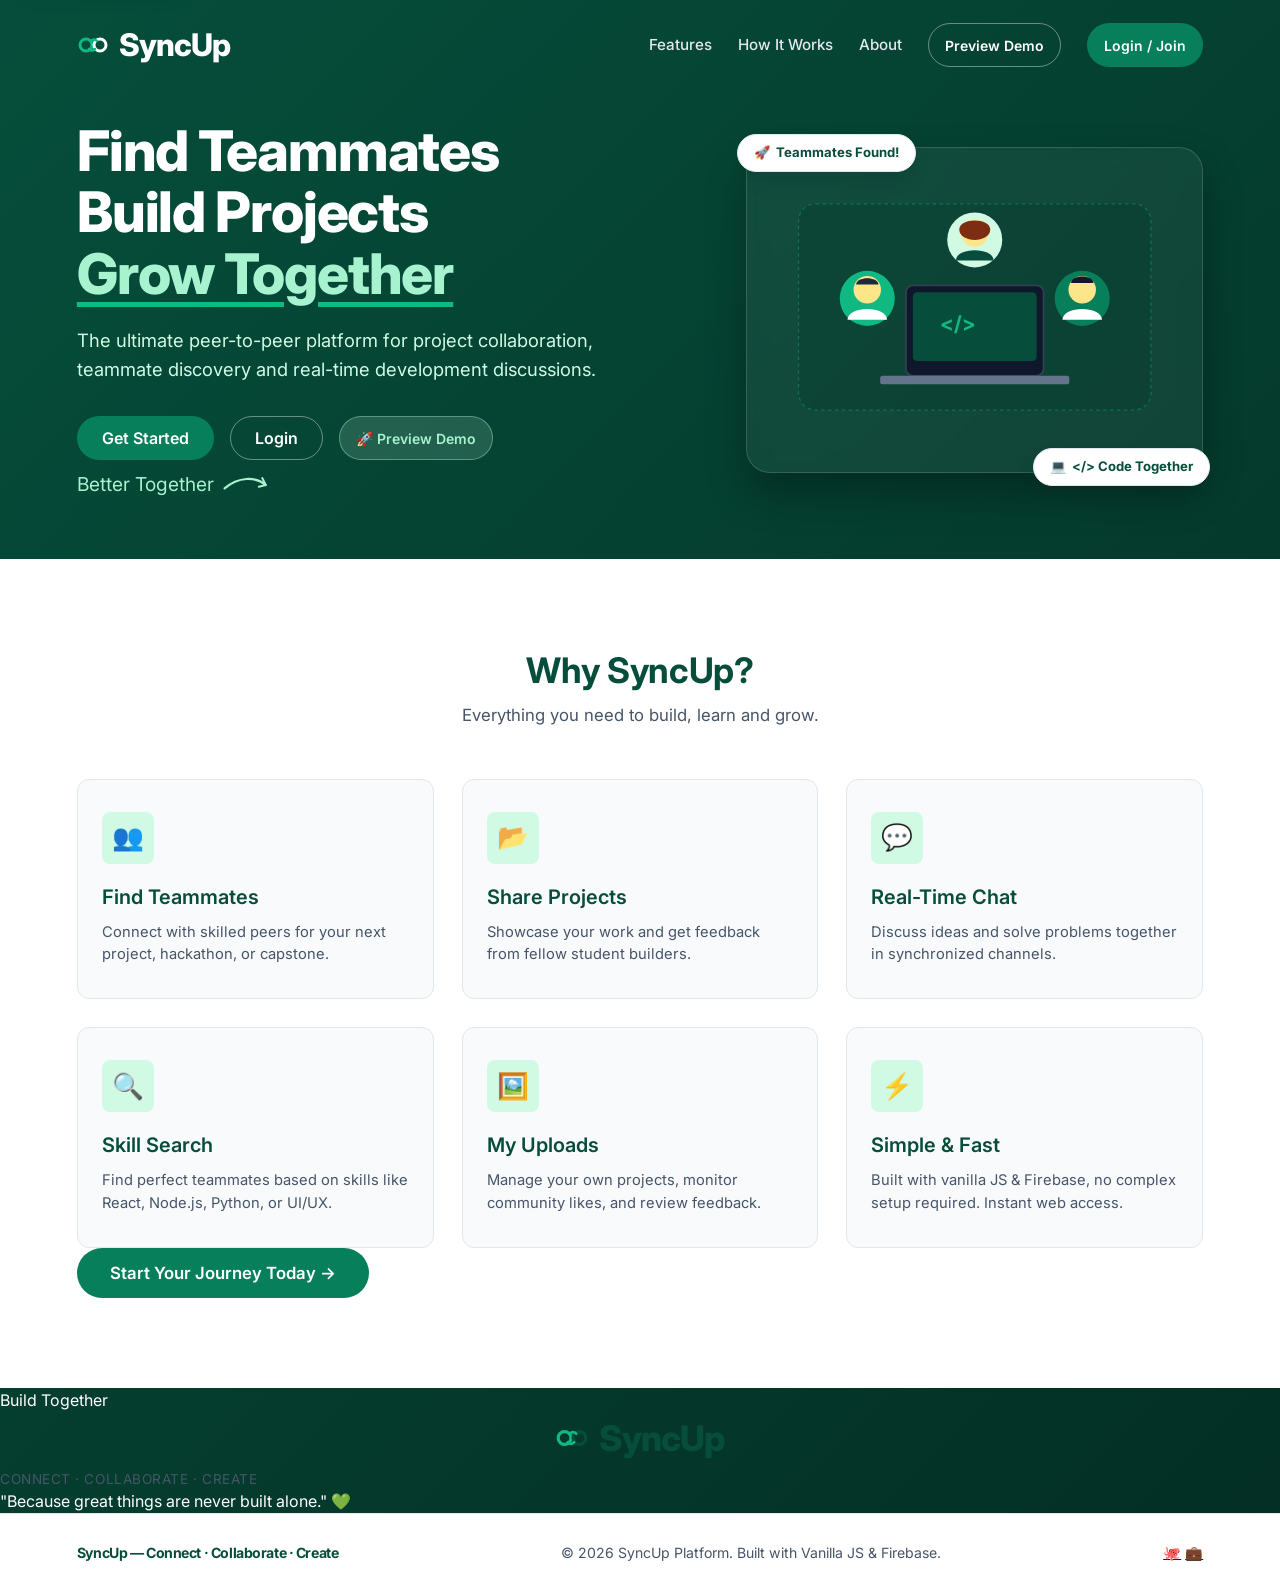
==== commit c02a5b28: "phase 1: architecture and one-way data flow" ====
--- a/syncup.html
+++ b/syncup.html
@@ -17,12 +17,11 @@
     <script src="https://www.gstatic.com/firebasejs/9.17.1/firebase-auth-compat.js"></script>
     <script src="https://www.gstatic.com/firebasejs/9.17.1/firebase-storage-compat.js"></script>
     
-    <!-- Modular Stylesheets (Layered CSS) -->
-    <link rel="stylesheet" href="css/variables.css">
-    <link rel="stylesheet" href="css/layout.css">
-    <link rel="stylesheet" href="css/components.css">
-    <link rel="stylesheet" href="css/chat.css">
-    <link rel="stylesheet" href="css/modals.css">
+    <!-- Modular Stylesheets (Design System & Layers) -->
+    <link rel="stylesheet" href="styles/tokens.css">
+    <link rel="stylesheet" href="styles/base.css">
+    <link rel="stylesheet" href="styles/layout.css">
+    <link rel="stylesheet" href="styles/components.css">
 </head>
 <body>
     <!-- Skip to main content for screen readers and keyboard accessibility -->
@@ -959,23 +958,9 @@
          JAVASCRIPT APPLICATION LOGIC
          ========================================================================== -->
     <!-- ==========================================================================
-         SYNCUP FOUR-LAYER ARCHITECTURE JAVASCRIPT MODULES
+         SYNCUP FOUR-LAYER ARCHITECTURE JAVASCRIPT ES MODULE
          UI Components -> Store -> Data Service -> Firestore / Storage / Auth
          ========================================================================== -->
-    <script src="js/firebase-service.js"></script>
-    <script src="js/utils.js"></script>
-    <script src="js/toast.js"></script>
-    <script src="js/sheet.js"></script>
-    <script src="js/data-service.js"></script>
-    <script src="js/store.js"></script>
-    <script src="js/ui-feed.js"></script>
-    <script src="js/ui-inbox.js"></script>
-    <script src="js/ui-uploads.js"></script>
-    <script src="js/ui-chat.js"></script>
-    <script src="js/ui-profile.js"></script>
-    <script src="js/ui-modals.js"></script>
-    <script src="js/ui-onboarding.js"></script>
-    <script src="js/ui-auth.js"></script>
-    <script src="js/app.js"></script>
+    <script type="module" src="src/main.js"></script>
 </body>
 </html>
--- a/styles/tokens.css
+++ b/styles/tokens.css
@@ -0,0 +1,146 @@
+/* ==========================================================================
+   SYNCUP DESIGN SYSTEM TOKENS (styles/tokens.css)
+   Single source of truth for colors, spacing, typography, radius & touch targets
+   ========================================================================== */
+
+:root {
+  /* ------------------------------------------------------------------------
+     1. COLOR PALETTE (WCAG 2.1 AA Compliant)
+     - Primary Action Button: #087F5B with #FFFFFF text (Contrast ratio 5.05:1)
+     - Accent: #10B981 strictly for fills, badges, and icons (NEVER text on white)
+     - Primary Text: #0F172A (Slate 900, Contrast ratio 16.2:1 passes WCAG AAA)
+     - Secondary Text: #475569 (Slate 600, Contrast ratio 5.6:1)
+     - Muted Text: #64748B (Slate 500 for captions and timestamps)
+     - Background Canvas: #F8FAFC (Modern soft slate)
+     - Card Surface: #FFFFFF
+     - Sidebar Chrome: #064E3B (Deep Forest Green, Contrast ratio 9.5:1 AAA)
+     ------------------------------------------------------------------------ */
+  --color-primary-btn: #087F5B;
+  --color-primary-btn-hover: #066C4D;
+  --color-primary-btn-active: #044E37;
+  --color-primary-btn-text: #FFFFFF;
+
+  --color-primary: #087F5B;
+  --secondary-green: #087F5B;
+  --color-sidebar: #064E3B;
+  --sidebar-bg: #064E3B;
+  --primary-dark: #064E3B;
+
+  --color-accent: #10B981;
+  --accent-green: #10B981;
+  --accent-hover: #059669;
+
+  --color-text-brand: #087F5B;
+  --color-text-brand-dark: #064E3B;
+
+  --color-text: #0F172A;
+  --text-main: #0F172A;
+  --color-text-secondary: #475569;
+  --text-secondary: #475569;
+  --color-text-muted: #64748B;
+  --text-muted: #64748B;
+  --color-text-inverse: #FFFFFF;
+
+  --color-bg: #F8FAFC;
+  --bg: #F8FAFC;
+  --color-card-bg: #FFFFFF;
+  --card-bg: #FFFFFF;
+  --color-surface-subtle: #F1F5F9;
+
+  --light-green: #D1FAE5;
+  --light-green-subtle: #ECFDF5;
+  --border: #E2E8F0;
+  --border-hover: #CBD5E1;
+  --border-focus: #087F5B;
+
+  --danger: #EF4444;
+  --danger-bg: #FEE2E2;
+  --danger-text: #991B1B;
+  --warning: #F59E0B;
+  --warning-bg: #FEF3C7;
+  --warning-text: #92400E;
+  --info: #3B82F6;
+  --info-bg: #DBEAFE;
+  --info-text: #1E40AF;
+
+  /* ------------------------------------------------------------------------
+     2. STRICT 8PX SPACING GRID (4, 8, 16, 24, 32)
+     ------------------------------------------------------------------------ */
+  --space-4: 4px;
+  --space-8: 8px;
+  --space-16: 16px;
+  --space-24: 24px;
+  --space-32: 32px;
+
+  --spacing-4: 4px;
+  --spacing-8: 8px;
+  --spacing-16: 16px;
+  --spacing-24: 24px;
+  --spacing-32: 32px;
+
+  --space-xs: 4px;
+  --space-sm: 8px;
+  --space-md: 16px;
+  --space-lg: 24px;
+  --space-xl: 32px;
+
+  /* ------------------------------------------------------------------------
+     3. TYPOGRAPHY (Single font: Inter, 5 strictly standardized sizes)
+     ------------------------------------------------------------------------ */
+  --font-family: 'Inter', -apple-system, BlinkMacSystemFont, "Segoe UI", Roboto, sans-serif;
+  --font-main: var(--font-family);
+
+  --font-size-12: 12px;
+  --font-size-14: 14px;
+  --font-size-16: 16px;
+  --font-size-20: 20px;
+  --font-size-28: 28px;
+
+  --text-xs: 12px;
+  --text-sm: 14px;
+  --text-base: 16px;
+  --text-lg: 20px;
+  --text-xl: 28px;
+
+  --leading-tight: 1.2;
+  --leading-snug: 1.35;
+  --leading-normal: 1.5;
+
+  /* ------------------------------------------------------------------------
+     4. RADIUS STANDARDS (12px cards, 999px chips/buttons)
+     ------------------------------------------------------------------------ */
+  --radius-card: 12px;
+  --radius-chip: 999px;
+  --radius-button: 999px;
+  --radius-btn: 999px;
+  --radius-full: 999px;
+  --radius: 12px;
+  --radius-lg: 12px;
+  --radius-sm: 8px;
+
+  /* ------------------------------------------------------------------------
+     5. TOUCH TARGETS (>= 44x44px for accessibility)
+     ------------------------------------------------------------------------ */
+  --touch-target-min: 44px;
+  --touch-min-height: 44px;
+  --touch-min-width: 44px;
+
+  /* ------------------------------------------------------------------------
+     6. RESPONSIVE BREAKPOINTS
+     - Mobile: < 768px
+     - Tablet: 768px - 1023px
+     - Desktop: >= 1024px
+     ------------------------------------------------------------------------ */
+  --breakpoint-mobile-max: 767px;
+  --breakpoint-tablet-min: 768px;
+  --breakpoint-tablet-max: 1023px;
+  --breakpoint-desktop-min: 1024px;
+
+  --sidebar-width: 240px;
+  --right-rail-width: 300px;
+
+  --shadow-sm: 0 1px 3px rgba(15, 23, 42, 0.05);
+  --shadow: 0 4px 14px rgba(15, 23, 42, 0.06);
+  --shadow-lg: 0 10px 25px -5px rgba(15, 23, 42, 0.1), 0 8px 10px -6px rgba(15, 23, 42, 0.05);
+  --transition: all 0.2s cubic-bezier(0.4, 0, 0.2, 1);
+}
--- a/styles/base.css
+++ b/styles/base.css
@@ -0,0 +1,190 @@
+/* ==========================================================================
+   SYNCUP BASE STYLES & ACCESSIBILITY (styles/base.css)
+   ========================================================================== */
+
+*, *::before, *::after {
+  margin: 0;
+  padding: 0;
+  box-sizing: border-box;
+  font-family: var(--font-family);
+}
+
+html {
+  font-size: 16px;
+  scroll-behavior: smooth;
+}
+
+body {
+  background: var(--color-bg);
+  color: var(--color-text);
+  font-family: var(--font-family);
+  font-size: var(--font-size-16);
+  line-height: var(--leading-normal);
+  -webkit-font-smoothing: antialiased;
+  -moz-osx-font-smoothing: grayscale;
+}
+
+/* Typography scale mapped strictly to 5 sizes: 12, 14, 16, 20, 28 */
+h1 {
+  font-size: var(--font-size-28);
+  font-weight: 800;
+  color: var(--color-text);
+  line-height: var(--leading-tight);
+  letter-spacing: -0.02em;
+}
+
+h2 {
+  font-size: var(--font-size-20);
+  font-weight: 700;
+  color: var(--color-text);
+  line-height: var(--leading-tight);
+  letter-spacing: -0.01em;
+}
+
+h3 {
+  font-size: var(--font-size-16);
+  font-weight: 600;
+  color: var(--color-text);
+  line-height: var(--leading-snug);
+}
+
+h4 {
+  font-size: var(--font-size-14);
+  font-weight: 600;
+  color: var(--color-text);
+  line-height: var(--leading-snug);
+}
+
+h5, small, .caption, .timestamp {
+  font-size: var(--font-size-12);
+  font-weight: 500;
+  line-height: var(--leading-snug);
+  color: var(--color-text-muted);
+}
+
+.font-brand {
+  font-family: var(--font-family) !important;
+  font-weight: 800;
+  letter-spacing: -0.03em;
+}
+
+/* 8px Spacing Utility Classes */
+.p-4  { padding: var(--space-4) !important; }
+.p-8  { padding: var(--space-8) !important; }
+.p-16 { padding: var(--space-16) !important; }
+.p-24 { padding: var(--space-24) !important; }
+.p-32 { padding: var(--space-32) !important; }
+
+.m-4  { margin: var(--space-4) !important; }
+.m-8  { margin: var(--space-8) !important; }
+.m-16 { margin: var(--space-16) !important; }
+.m-24 { margin: var(--space-24) !important; }
+.m-32 { margin: var(--space-32) !important; }
+
+.gap-4  { gap: var(--space-4) !important; }
+.gap-8  { gap: var(--space-8) !important; }
+.gap-16 { gap: var(--space-16) !important; }
+.gap-24 { gap: var(--space-24) !important; }
+.gap-32 { gap: var(--space-32) !important; }
+
+.hidden { display: none !important; }
+
+/* Accessible Touch Targets Minimum Enforcement */
+.touch-target {
+  min-width: var(--touch-target-min);
+  min-height: var(--touch-target-min);
+}
+
+/* Accessible Focus Outlines (WCAG 2.4.7) */
+:focus {
+  outline: none;
+}
+
+:focus-visible {
+  outline: 2.5px solid var(--color-primary-btn) !important;
+  outline-offset: 2px !important;
+}
+
+button:focus-visible,
+a:focus-visible,
+[role="button"]:focus-visible,
+.btn:focus-visible,
+.category-pill:focus-visible,
+.filter-chip-btn:focus-visible,
+.social-action-btn:focus-visible,
+.sidebar-link:focus-visible,
+.mobile-nav-item:focus-visible,
+.mobile-create-fab:focus-visible,
+.sheet-close-btn:focus-visible,
+.modal-close-btn:focus-visible {
+  outline: 2.5px solid var(--color-primary-btn) !important;
+  outline-offset: 2px !important;
+  box-shadow: 0 0 0 3px rgba(8, 127, 91, 0.25) !important;
+}
+
+input:focus-visible,
+textarea:focus-visible,
+select:focus-visible,
+.form-input:focus-visible,
+.form-textarea:focus-visible,
+.form-select:focus-visible,
+.search-input:focus-visible,
+.comment-input:focus-visible,
+.chat-text-input:focus-visible {
+  outline: 2px solid var(--color-primary-btn) !important;
+  border-color: var(--color-primary-btn) !important;
+  box-shadow: 0 0 0 3px rgba(8, 127, 91, 0.2) !important;
+}
+
+/* Skip to Content Link */
+.skip-to-content {
+  position: absolute;
+  top: -50px;
+  left: 16px;
+  background: var(--color-primary-btn);
+  color: #FFFFFF !important;
+  padding: var(--space-8) var(--space-16);
+  border-radius: var(--radius-button);
+  font-size: var(--font-size-14);
+  font-weight: 700;
+  z-index: 9999;
+  text-decoration: none;
+  box-shadow: var(--shadow-lg);
+  transition: top 0.2s ease-in-out;
+}
+.skip-to-content:focus {
+  top: 16px;
+  outline: 2.5px solid #FFFFFF !important;
+}
+
+/* Custom Scrollbars */
+::-webkit-scrollbar { width: 6px; height: 6px; }
+::-webkit-scrollbar-track { background: transparent; }
+::-webkit-scrollbar-thumb { background: #CBD5E1; border-radius: var(--radius-full); }
+::-webkit-scrollbar-thumb:hover { background: #94A3B8; }
+
+/* Spinners & Loaders */
+.spinner {
+  width: 28px;
+  height: 28px;
+  border: 3px solid rgba(16, 185, 129, 0.2);
+  border-top-color: var(--color-accent);
+  border-radius: 50%;
+  animation: spin 0.8s linear infinite;
+  margin: var(--space-24) auto;
+}
+@keyframes spin {
+  to { transform: rotate(360deg); }
+}
+
+/* Skeleton Loaders (Shimmer effect for Async States) */
+@keyframes skeleton-shimmer {
+  0% { background-position: -200% 0; }
+  100% { background-position: 200% 0; }
+}
+.skeleton {
+  background: linear-gradient(90deg, #E2E8F0 25%, #F8FAFC 50%, #E2E8F0 75%);
+  background-size: 200% 100%;
+  animation: skeleton-shimmer 1.5s infinite;
+  border-radius: var(--radius-card);
+}
--- a/styles/layout.css
+++ b/styles/layout.css
@@ -0,0 +1,608 @@
+/* ==========================================================================
+   SYNCUP LAYOUT SYSTEM (styles/layout.css)
+   Landing, Auth, Desktop 3-Column Grid, Fixed Sidebar, Bottom Navigation Bar
+   ========================================================================== */
+
+/* 1. Landing View */
+#landing-view {
+  min-height: 100vh;
+  background: linear-gradient(135deg, #064E3B 0%, #032E23 100%);
+  color: #FFFFFF;
+  position: relative;
+  overflow-x: hidden;
+}
+.landing-nav {
+  display: flex;
+  justify-content: space-between;
+  align-items: center;
+  padding: 22px 6%;
+  max-width: 1300px;
+  margin: 0 auto;
+}
+.brand-logo-container {
+  display: flex;
+  align-items: center;
+  gap: 10px;
+  font-size: 1.95rem;
+  color: #FFFFFF;
+  text-decoration: none;
+  cursor: pointer;
+  user-select: none;
+}
+.landing-nav-links {
+  display: flex;
+  align-items: center;
+  gap: 26px;
+}
+.landing-nav-link {
+  color: #E2E8F0;
+  text-decoration: none;
+  font-weight: 500;
+  font-size: 0.95rem;
+  transition: var(--transition);
+}
+.landing-nav-link:hover { color: var(--color-accent); }
+
+.landing-hero {
+  max-width: 1300px;
+  margin: 30px auto 60px;
+  padding: 0 6%;
+  display: grid;
+  grid-template-columns: 1.15fr 0.85fr;
+  align-items: center;
+  gap: 50px;
+}
+.landing-hero-content { text-align: left; }
+.landing-title {
+  font-size: 3.5rem;
+  line-height: 1.1;
+  margin-bottom: 20px;
+  color: #FFFFFF;
+}
+.landing-title .highlight {
+  color: #A7F3D0;
+  text-decoration: underline;
+  text-decoration-color: var(--color-accent);
+  text-underline-offset: 8px;
+}
+.landing-subtitle {
+  font-size: 1.15rem;
+  color: #D1FAE5;
+  margin-bottom: 32px;
+  line-height: 1.6;
+  max-width: 520px;
+}
+.landing-actions {
+  display: flex;
+  gap: 16px;
+  align-items: center;
+  flex-wrap: wrap;
+}
+
+.doodle-annotation {
+  display: flex;
+  align-items: center;
+  gap: 8px;
+  color: #A7F3D0;
+  font-family: 'Pacifico', cursive;
+  font-size: 1.2rem;
+  margin-top: 10px;
+}
+.landing-hero-art {
+  position: relative;
+  display: flex;
+  justify-content: center;
+  align-items: center;
+}
+.hero-art-card {
+  background: rgba(255, 255, 255, 0.05);
+  border: 1px solid rgba(255, 255, 255, 0.15);
+  border-radius: 24px;
+  padding: 30px;
+  width: 100%;
+  max-width: 480px;
+  box-shadow: 0 20px 40px rgba(0, 0, 0, 0.3);
+  backdrop-filter: blur(10px);
+}
+.floating-dev-badge {
+  position: absolute;
+  background: #FFFFFF;
+  color: var(--color-sidebar);
+  padding: 8px 16px;
+  border-radius: var(--radius-full);
+  font-weight: 700;
+  font-size: 0.82rem;
+  box-shadow: var(--shadow-lg);
+  display: flex;
+  align-items: center;
+  gap: 6px;
+  border: 1px solid var(--border);
+}
+
+.features-section {
+  background: #FFFFFF;
+  color: var(--color-text);
+  padding: 90px 6%;
+}
+.features-container { max-width: 1200px; margin: 0 auto; }
+.features-header { text-align: center; margin-bottom: 50px; }
+.features-header h2 { font-size: 2.2rem; color: var(--color-sidebar); margin-bottom: 12px; }
+.features-header p { font-size: 1.05rem; color: var(--color-text-secondary); max-width: 600px; margin: 0 auto; }
+.features-grid {
+  display: grid;
+  grid-template-columns: repeat(auto-fit, minmax(280px, 1fr));
+  gap: 28px;
+}
+.feature-card {
+  background: #F8FAFC;
+  border: 1px solid var(--border);
+  border-radius: var(--radius-card);
+  padding: 32px 24px;
+  transition: var(--transition);
+}
+.feature-card:hover {
+  transform: translateY(-4px);
+  box-shadow: var(--shadow);
+  border-color: var(--color-accent);
+}
+.feature-icon-box {
+  width: 52px;
+  height: 52px;
+  border-radius: var(--radius-sm);
+  background: var(--light-green);
+  color: var(--color-sidebar);
+  display: flex;
+  align-items: center;
+  justify-content: center;
+  font-size: 1.6rem;
+  margin-bottom: 20px;
+}
+.feature-card h3 { font-size: 1.25rem; color: var(--color-sidebar); margin-bottom: 10px; }
+.feature-card p { font-size: 0.92rem; color: var(--color-text-secondary); line-height: 1.55; }
+
+.landing-footer {
+  background: #FFFFFF;
+  border-top: 1px solid var(--border);
+  padding: 28px 6%;
+  display: flex;
+  flex-wrap: wrap;
+  justify-content: space-between;
+  align-items: center;
+  font-size: 0.88rem;
+  color: var(--color-text-secondary);
+}
+
+/* 2. Authentication View */
+#auth-view {
+  min-height: 100vh;
+  display: flex;
+  align-items: center;
+  justify-content: center;
+  background: #F1F5F9;
+  padding: 24px;
+}
+.auth-split-wrapper {
+  width: 100%;
+  max-width: 980px;
+  background: #FFFFFF;
+  border-radius: 24px;
+  box-shadow: var(--shadow-lg);
+  border: 1px solid var(--border);
+  overflow: hidden;
+  display: grid;
+  grid-template-columns: 1.05fr 0.95fr;
+  min-height: 600px;
+}
+.auth-form-side {
+  padding: 44px 40px;
+  display: flex;
+  flex-direction: column;
+  justify-content: center;
+  text-align: left;
+}
+.auth-brand { display: flex; align-items: center; gap: 8px; margin-bottom: 2px; }
+.auth-tagline { font-size: 0.8rem; color: var(--color-text-muted); letter-spacing: 0.05em; margin-bottom: 24px; text-transform: uppercase; font-weight: 600; }
+.auth-tabs-row {
+  display: flex;
+  border-bottom: 1.5px solid var(--border);
+  margin-bottom: 24px;
+}
+.auth-tab-btn {
+  flex: 1;
+  padding: 12px;
+  background: transparent;
+  border: none;
+  font-size: 0.95rem;
+  font-weight: 600;
+  color: var(--color-text-secondary);
+  cursor: pointer;
+  position: relative;
+  transition: var(--transition);
+}
+.auth-tab-btn.active {
+  color: var(--color-sidebar);
+  border-bottom: 3px solid var(--color-primary-btn);
+}
+.auth-aux-row {
+  display: flex;
+  justify-content: space-between;
+  align-items: center;
+  font-size: 0.84rem;
+  margin-top: 8px;
+  margin-bottom: 20px;
+  color: var(--color-text-secondary);
+}
+.auth-aux-row a { color: var(--color-primary-btn); text-decoration: none; font-weight: 600; }
+.auth-aux-row a:hover { text-decoration: underline; }
+.auth-divider { text-align: center; margin: 16px 0; position: relative; }
+.auth-divider::before {
+  content: '';
+  position: absolute;
+  top: 50%;
+  left: 0;
+  width: 100%;
+  height: 1px;
+  background: var(--border);
+}
+.auth-divider span {
+  background: #FFFFFF;
+  padding: 0 12px;
+  position: relative;
+  color: var(--color-text-muted);
+  font-size: 0.82rem;
+  text-transform: uppercase;
+}
+.auth-banner-side {
+  background: linear-gradient(145deg, #ECFDF5 0%, #D1FAE5 100%);
+  padding: 44px;
+  display: flex;
+  flex-direction: column;
+  justify-content: center;
+  align-items: center;
+  text-align: center;
+  border-left: 1px solid #A7F3D0;
+}
+.auth-banner-title { font-size: 1.8rem; color: var(--color-sidebar); margin-bottom: 8px; }
+.auth-banner-sub { font-size: 0.95rem; color: #065F46; margin-bottom: 24px; max-width: 330px; line-height: 1.5; }
+.auth-feature-pill-grid {
+  display: grid;
+  grid-template-columns: 1fr 1fr;
+  gap: 12px;
+  width: 100%;
+  max-width: 350px;
+  margin-top: 20px;
+}
+.auth-feature-pill {
+  background: #FFFFFF;
+  padding: 10px 14px;
+  border-radius: var(--radius-sm);
+  font-size: 0.84rem;
+  font-weight: 600;
+  color: var(--color-sidebar);
+  box-shadow: var(--shadow-sm);
+  display: flex;
+  align-items: center;
+  gap: 8px;
+  border: 1px solid #A7F3D0;
+}
+
+/* 3. Main Dashboard: 3-Column Desktop (>=1024px) */
+#dashboard-view {
+  display: flex;
+  min-height: 100vh;
+  background: var(--color-bg);
+}
+
+/* Fixed Desktop Sidebar */
+.sidebar {
+  width: var(--sidebar-width);
+  background: var(--color-sidebar);
+  color: #FFFFFF;
+  height: 100vh;
+  position: fixed;
+  top: 0;
+  left: 0;
+  display: flex;
+  flex-direction: column;
+  z-index: 1000;
+  transition: var(--transition);
+  border-right: 1px solid rgba(255, 255, 255, 0.08);
+}
+.sidebar-brand-box {
+  padding: 22px 20px;
+  display: flex;
+  align-items: center;
+  gap: 10px;
+  border-bottom: 1px solid rgba(255, 255, 255, 0.08);
+}
+.sidebar-brand-logo {
+  font-size: 1.75rem;
+  color: #FFFFFF;
+  text-decoration: none;
+  cursor: pointer;
+}
+.sidebar-nav-menu {
+  padding: 18px 12px;
+  flex: 1;
+  display: flex;
+  flex-direction: column;
+  gap: 6px;
+  overflow-y: auto;
+}
+.sidebar-link {
+  display: flex;
+  align-items: center;
+  gap: 12px;
+  padding: 11px 16px;
+  color: #D1FAE5;
+  text-decoration: none;
+  font-weight: 500;
+  font-size: 0.92rem;
+  border-radius: var(--radius-full);
+  cursor: pointer;
+  transition: var(--transition);
+  user-select: none;
+}
+.sidebar-link:hover {
+  background: rgba(255, 255, 255, 0.08);
+  color: #FFFFFF;
+  transform: translateX(3px);
+}
+.sidebar-link.active {
+  background: var(--color-accent);
+  color: #FFFFFF;
+  font-weight: 700;
+  box-shadow: 0 4px 12px rgba(16, 185, 129, 0.28);
+}
+.sidebar-link-badge {
+  margin-left: auto;
+  background: #FFFFFF;
+  color: var(--color-sidebar);
+  font-size: 0.72rem;
+  font-weight: 700;
+  padding: 2px 7px;
+  border-radius: var(--radius-full);
+}
+.sidebar-footer {
+  padding: 16px 14px;
+  border-top: 1px solid rgba(255, 255, 255, 0.08);
+}
+.sidebar-user-preview {
+  display: flex;
+  align-items: center;
+  gap: 12px;
+  padding: 8px 12px;
+  border-radius: var(--radius-sm);
+  background: rgba(255, 255, 255, 0.05);
+  cursor: pointer;
+  transition: var(--transition);
+}
+.sidebar-user-preview:hover { background: rgba(255, 255, 255, 0.1); }
+.sidebar-avatar {
+  width: 36px;
+  height: 36px;
+  border-radius: 50%;
+  background: var(--color-accent);
+  color: #FFFFFF;
+  display: flex;
+  align-items: center;
+  justify-content: center;
+  font-weight: 700;
+  overflow: hidden;
+  border: 2px solid rgba(255, 255, 255, 0.3);
+  flex-shrink: 0;
+}
+.sidebar-avatar img { width: 100%; height: 100%; object-fit: cover; }
+.sidebar-user-info { overflow: hidden; }
+.sidebar-user-name { font-size: 0.86rem; font-weight: 600; color: #FFFFFF; white-space: nowrap; overflow: hidden; text-overflow: ellipsis; }
+.sidebar-user-handle { font-size: 0.75rem; color: #A7F3D0; white-space: nowrap; overflow: hidden; text-overflow: ellipsis; }
+
+/* Main Content Area */
+.main-content-wrapper {
+  margin-left: var(--sidebar-width);
+  flex: 1;
+  min-height: 100vh;
+  display: flex;
+  flex-direction: column;
+  background: var(--color-bg);
+}
+.top-navbar {
+  height: 68px;
+  background: #FFFFFF;
+  border-bottom: 1px solid var(--border);
+  display: flex;
+  align-items: center;
+  justify-content: space-between;
+  padding: 0 32px;
+  position: sticky;
+  top: 0;
+  z-index: 900;
+  box-shadow: var(--shadow-sm);
+}
+.search-container {
+  position: relative;
+  width: 100%;
+  max-width: 440px;
+}
+.search-input {
+  width: 100%;
+  padding: 9px 16px 9px 40px;
+  background: #F1F5F9;
+  border: 1.5px solid transparent;
+  border-radius: var(--radius-full);
+  font-size: 0.9rem;
+  outline: none;
+  transition: var(--transition);
+}
+.search-input:focus {
+  background: #FFFFFF;
+  border-color: var(--color-primary-btn);
+}
+.search-icon {
+  position: absolute;
+  left: 14px;
+  top: 50%;
+  transform: translateY(-50%);
+  color: var(--color-text-muted);
+  pointer-events: none;
+}
+.top-bar-actions {
+  display: flex;
+  align-items: center;
+  gap: 14px;
+}
+
+/* 3-Column Grid Area on Desktop */
+.dashboard-grid-container {
+  display: flex;
+  justify-content: center;
+  width: 100%;
+  max-width: 1280px;
+  margin: 0 auto;
+  padding: 24px 20px 40px;
+  gap: 28px;
+}
+.center-feed-column {
+  flex: 1;
+  max-width: 720px;
+  width: 100%;
+  display: flex;
+  flex-direction: column;
+}
+
+/* Desktop Right Rail */
+.desktop-right-rail {
+  width: var(--right-rail-width);
+  flex-shrink: 0;
+  display: flex;
+  flex-direction: column;
+  gap: 20px;
+}
+.rail-card {
+  background: #FFFFFF;
+  border: 1px solid var(--border);
+  border-radius: var(--radius-card);
+  padding: 18px;
+  box-shadow: var(--shadow-sm);
+}
+.rail-card-title {
+  font-size: 0.95rem;
+  font-weight: 700;
+  color: var(--color-sidebar);
+  margin-bottom: 12px;
+  display: flex;
+  align-items: center;
+  gap: 8px;
+}
+.suggested-team-item {
+  padding: 10px 0;
+  border-bottom: 1px solid var(--border);
+  display: flex;
+  justify-content: space-between;
+  align-items: center;
+}
+.suggested-team-item:last-child { border-bottom: none; }
+
+/* Mobile Bottom Navigation Bar (<1024px) */
+.mobile-bottom-nav {
+  display: none;
+  position: fixed;
+  bottom: 0;
+  left: 0;
+  width: 100%;
+  height: 64px;
+  background: #FFFFFF;
+  border-top: 1px solid var(--border);
+  z-index: 1000;
+  justify-content: space-around;
+  align-items: center;
+  box-shadow: 0 -4px 12px rgba(15, 23, 42, 0.05);
+  padding: 0 10px;
+}
+.mobile-nav-item {
+  display: flex;
+  flex-direction: column;
+  align-items: center;
+  gap: 3px;
+  color: var(--color-text-secondary);
+  font-size: 0.72rem;
+  font-weight: 600;
+  text-decoration: none;
+  cursor: pointer;
+  position: relative;
+  transition: var(--transition);
+  flex: 1;
+  min-height: var(--touch-target-min);
+  justify-content: center;
+}
+.mobile-nav-item.active {
+  color: var(--color-sidebar);
+  font-weight: 700;
+}
+.mobile-nav-badge {
+  position: absolute;
+  top: 4px;
+  right: 25%;
+  background: var(--danger);
+  color: #FFFFFF;
+  font-size: 0.65rem;
+  font-weight: 700;
+  border-radius: var(--radius-full);
+  padding: 1px 5px;
+}
+.mobile-create-fab {
+  width: 50px;
+  height: 50px;
+  border-radius: 50%;
+  background: var(--color-accent);
+  color: #FFFFFF;
+  display: flex;
+  align-items: center;
+  justify-content: center;
+  font-size: 1.6rem;
+  margin-top: -24px;
+  box-shadow: 0 6px 18px rgba(16, 185, 129, 0.45);
+  border: 3px solid #FFFFFF;
+  cursor: pointer;
+  flex-shrink: 0;
+  transition: var(--transition);
+}
+.mobile-create-fab:active { transform: scale(0.92); }
+
+/* Responsive Breakpoints */
+@media (max-width: 1023px) {
+  .desktop-right-rail {
+    display: none !important;
+  }
+  .dashboard-grid-container {
+    padding: 16px 14px 80px;
+  }
+  .center-feed-column {
+    max-width: 100%;
+  }
+  .sidebar {
+    display: none !important;
+  }
+  .main-content-wrapper {
+    margin-left: 0;
+    padding-bottom: 74px;
+  }
+  .mobile-bottom-nav {
+    display: flex;
+  }
+  .top-navbar {
+    padding: 0 16px;
+  }
+  .landing-hero {
+    grid-template-columns: 1fr;
+    text-align: center;
+    gap: 36px;
+  }
+  .landing-hero-content { text-align: center; }
+  .landing-actions { justify-content: center; }
+  .auth-split-wrapper {
+    grid-template-columns: 1fr;
+    max-width: 480px;
+  }
+  .auth-banner-side { display: none; }
+}
--- a/styles/components.css
+++ b/styles/components.css
@@ -0,0 +1,819 @@
+/* ==========================================================================
+   SYNCUP COMPONENT STYLES (styles/components.css)
+   Buttons, Badges, Cards, Tags, Inputs, Sheets, Toasts, Chat Bubbles
+   ========================================================================== */
+
+/* 1. Tag Pills & Status Badges */
+.tag-pill {
+  display: inline-flex;
+  align-items: center;
+  padding: 4px 10px;
+  background: var(--light-green);
+  color: var(--color-sidebar);
+  border-radius: var(--radius-chip);
+  font-size: var(--font-size-12);
+  font-weight: 600;
+  gap: 4px;
+  transition: var(--transition);
+  text-decoration: none;
+}
+.tag-pill:hover { background: #A7F3D0; }
+
+.status-badge {
+  display: inline-flex;
+  align-items: center;
+  gap: 5px;
+  padding: 3px 10px;
+  border-radius: var(--radius-chip);
+  font-size: var(--font-size-12);
+  font-weight: 700;
+}
+.status-recruiting { background: #ECFDF5; color: #047857; border: 1px solid #A7F3D0; }
+.status-full { background: var(--warning-bg); color: #B45309; border: 1px solid #FDE68A; }
+.status-completed { background: var(--info-bg); color: #1D4ED8; border: 1px solid #BFDBFE; }
+
+.status-chip-pending { background: #FEF3C7; color: #92400E; border: 1px solid #FDE68A; }
+.status-chip-accepted { background: #D1FAE5; color: #065F46; border: 1px solid #A7F3D0; }
+.status-chip-declined { background: #F1F5F9; color: #64748B; border: 1px solid #CBD5E1; }
+
+.post-meta-badge {
+  display: inline-flex;
+  align-items: center;
+  gap: 4px;
+  padding: 3px 8px;
+  background: #F1F5F9;
+  color: var(--color-text-secondary);
+  border-radius: var(--radius-sm);
+  font-size: var(--font-size-12);
+  font-weight: 600;
+}
+.post-meta-badge.roles-open {
+  background: #ECFDF5;
+  color: #047857;
+  border: 1px solid #A7F3D0;
+}
+.recommendation-pill {
+  display: inline-flex;
+  align-items: center;
+  gap: 4px;
+  padding: 3px 10px;
+  background: linear-gradient(135deg, #ECFDF5 0%, #D1FAE5 100%);
+  color: #065F46;
+  border-radius: var(--radius-full);
+  font-size: var(--font-size-12);
+  font-weight: 700;
+  margin-bottom: var(--space-8);
+  border: 1px solid #A7F3D0;
+}
+
+/* 2. Action Buttons */
+.btn {
+  display: inline-flex;
+  align-items: center;
+  justify-content: center;
+  gap: 8px;
+  font-weight: 600;
+  font-size: var(--font-size-14);
+  border-radius: var(--radius-button);
+  padding: var(--space-8) var(--space-16);
+  min-height: var(--touch-target-min);
+  cursor: pointer;
+  transition: var(--transition);
+  border: 1.5px solid transparent;
+  outline: none;
+  text-decoration: none;
+  user-select: none;
+}
+.btn-primary {
+  background: var(--color-primary-btn);
+  color: var(--color-primary-btn-text) !important;
+}
+.btn-primary:hover {
+  background: var(--color-primary-btn-hover);
+  transform: translateY(-1px);
+}
+.btn-primary:active {
+  background: var(--color-primary-btn-active);
+  transform: translateY(0);
+}
+.btn-primary:disabled {
+  opacity: 0.6;
+  cursor: not-allowed;
+  transform: none;
+}
+.btn-outline {
+  background: transparent;
+  border-color: var(--border);
+  color: var(--color-text);
+}
+.btn-outline:hover {
+  background: var(--color-surface-subtle);
+  border-color: var(--border-hover);
+}
+.btn-icon {
+  width: var(--touch-target-min);
+  height: var(--touch-target-min);
+  border-radius: var(--radius-sm);
+  color: var(--color-text-secondary);
+  background: transparent;
+  border: none;
+  cursor: pointer;
+  display: inline-flex;
+  align-items: center;
+  justify-content: center;
+  transition: var(--transition);
+  font-size: 1.1rem;
+}
+.btn-icon:hover {
+  background: var(--color-surface-subtle);
+  color: var(--color-text);
+}
+
+/* 3. Form Inputs */
+.form-group {
+  margin-bottom: var(--space-16);
+  text-align: left;
+}
+.form-label {
+  display: block;
+  font-size: var(--font-size-14);
+  font-weight: 600;
+  color: var(--color-text);
+  margin-bottom: var(--space-4);
+}
+.form-input, .form-textarea, .form-select {
+  width: 100%;
+  padding: 10px 14px;
+  background: #FFFFFF;
+  border: 1.5px solid var(--border);
+  border-radius: var(--radius-sm);
+  font-size: var(--font-size-14);
+  color: var(--color-text);
+  transition: var(--transition);
+  outline: none;
+  min-height: var(--touch-target-min);
+}
+.form-input:focus, .form-textarea:focus, .form-select:focus {
+  border-color: var(--color-primary-btn);
+}
+.form-textarea {
+  resize: vertical;
+  min-height: 96px;
+}
+.word-counter {
+  font-size: var(--font-size-12);
+  font-weight: 600;
+  color: var(--color-text-muted);
+  text-align: right;
+  margin-top: var(--space-4);
+}
+
+/* 4. Project Cards & Stream */
+.feed-container {
+  display: flex;
+  flex-direction: column;
+  gap: var(--space-16);
+}
+.project-card {
+  background: var(--color-card-bg);
+  border: 1px solid var(--border);
+  border-radius: var(--radius-card);
+  padding: var(--space-24);
+  box-shadow: var(--shadow-sm);
+  transition: var(--transition);
+  position: relative;
+}
+.project-card:hover {
+  box-shadow: var(--shadow);
+  border-color: var(--border-hover);
+}
+.project-card-header {
+  display: flex;
+  justify-content: space-between;
+  align-items: flex-start;
+  margin-bottom: var(--space-16);
+}
+.author-meta-box {
+  display: flex;
+  align-items: center;
+  gap: 12px;
+}
+.author-avatar {
+  width: 44px;
+  height: 44px;
+  border-radius: 50%;
+  background: var(--light-green);
+  color: var(--color-sidebar);
+  display: flex;
+  align-items: center;
+  justify-content: center;
+  font-weight: 700;
+  font-size: var(--font-size-16);
+  flex-shrink: 0;
+  overflow: hidden;
+  border: 1.5px solid #A7F3D0;
+}
+.author-avatar img { width: 100%; height: 100%; object-fit: cover; }
+.author-details-name {
+  font-weight: 700;
+  font-size: var(--font-size-16);
+  color: var(--color-text);
+  display: flex;
+  align-items: center;
+  gap: 6px;
+  flex-wrap: wrap;
+}
+.author-details-handle {
+  font-weight: 500;
+  font-size: var(--font-size-12);
+  color: var(--color-text-muted);
+}
+.author-education-badge {
+  font-size: var(--font-size-12);
+  color: var(--color-text-secondary);
+  margin-top: 2px;
+}
+.project-card-title {
+  font-size: var(--font-size-20);
+  font-weight: 700;
+  color: var(--color-text);
+  margin-bottom: var(--space-8);
+  line-height: var(--leading-tight);
+}
+.project-card-desc {
+  font-size: var(--font-size-14);
+  color: var(--color-text-secondary);
+  line-height: var(--leading-normal);
+  margin-bottom: var(--space-16);
+}
+.project-tags-row {
+  display: flex;
+  flex-wrap: wrap;
+  gap: var(--space-8);
+  margin-bottom: var(--space-16);
+}
+.project-image-box {
+  border-radius: var(--radius-sm);
+  overflow: hidden;
+  max-height: 380px;
+  margin-bottom: var(--space-16);
+  background: #F1F5F9;
+  border: 1px solid var(--border);
+}
+.project-image-box img {
+  width: 100%;
+  height: 100%;
+  object-fit: cover;
+  display: block;
+}
+.project-card-actions {
+  display: flex;
+  justify-content: space-between;
+  align-items: center;
+  padding-top: var(--space-16);
+  border-top: 1px solid var(--border);
+  flex-wrap: wrap;
+  gap: 12px;
+}
+.social-actions-left {
+  display: flex;
+  align-items: center;
+  gap: 6px;
+}
+.social-action-btn {
+  display: inline-flex;
+  align-items: center;
+  gap: 6px;
+  padding: 6px 12px;
+  border-radius: var(--radius-chip);
+  border: 1px solid transparent;
+  background: transparent;
+  font-size: var(--font-size-14);
+  font-weight: 600;
+  color: var(--color-text-secondary);
+  cursor: pointer;
+  min-height: var(--touch-target-min);
+  transition: var(--transition);
+}
+.social-action-btn:hover {
+  background: var(--color-surface-subtle);
+  color: var(--color-text);
+}
+.social-action-btn.active-like {
+  color: var(--danger);
+  background: var(--danger-bg);
+}
+
+/* Category Filter Bar & Toolbar */
+.category-filter-bar {
+  display: flex;
+  gap: var(--space-8);
+  overflow-x: auto;
+  padding-bottom: var(--space-8);
+  margin-bottom: var(--space-16);
+  scrollbar-width: none;
+}
+.category-filter-bar::-webkit-scrollbar { display: none; }
+.category-pill {
+  padding: var(--space-8) var(--space-16);
+  border-radius: var(--radius-chip);
+  background: #FFFFFF;
+  border: 1.5px solid var(--border);
+  font-size: var(--font-size-14);
+  font-weight: 600;
+  color: var(--color-text-secondary);
+  cursor: pointer;
+  white-space: nowrap;
+  transition: var(--transition);
+  min-height: var(--touch-target-min);
+}
+.category-pill:hover {
+  background: var(--color-surface-subtle);
+  border-color: var(--border-hover);
+}
+.category-pill.active {
+  background: var(--color-sidebar);
+  color: #FFFFFF;
+  border-color: var(--color-sidebar);
+}
+.filter-controls-row {
+  display: flex;
+  align-items: center;
+  gap: var(--space-16);
+  background: #FFFFFF;
+  border: 1px solid var(--border);
+  border-radius: var(--radius-card);
+  padding: 10px 16px;
+  margin-bottom: var(--space-16);
+  flex-wrap: wrap;
+}
+.filter-chips-scroll {
+  display: flex;
+  gap: 6px;
+  overflow-x: auto;
+}
+.filter-chip-btn {
+  padding: 4px 10px;
+  background: #F1F5F9;
+  border: 1px solid var(--border);
+  border-radius: var(--radius-chip);
+  font-size: var(--font-size-12);
+  font-weight: 600;
+  color: var(--color-text-secondary);
+  cursor: pointer;
+  white-space: nowrap;
+  transition: var(--transition);
+}
+.filter-chip-btn.active {
+  background: var(--light-green);
+  color: var(--color-sidebar);
+  border-color: #A7F3D0;
+}
+.filter-select-control {
+  padding: 6px 10px;
+  background: #F8FAFC;
+  border: 1px solid var(--border);
+  border-radius: var(--radius-sm);
+  font-size: var(--font-size-12);
+  font-weight: 600;
+  color: var(--color-text-secondary);
+  outline: none;
+}
+
+/* 5. Reusable <Sheet> & Modal Components */
+.sheet-overlay, .modal-overlay {
+  position: fixed;
+  top: 0;
+  left: 0;
+  width: 100%;
+  height: 100%;
+  background: rgba(15, 23, 42, 0.65);
+  backdrop-filter: blur(4px);
+  z-index: 2000;
+  display: none;
+  align-items: center;
+  justify-content: center;
+  padding: var(--space-16);
+  opacity: 0;
+  transition: opacity 0.2s ease-in-out;
+}
+.sheet-overlay.open, .modal-overlay.open {
+  display: flex;
+  opacity: 1;
+}
+.sheet-container, .modal-container {
+  background: #FFFFFF;
+  border-radius: var(--radius-card);
+  width: 100%;
+  max-width: 580px;
+  max-height: 90vh;
+  display: flex;
+  flex-direction: column;
+  box-shadow: var(--shadow-lg);
+  overflow: hidden;
+  animation: modalPop 0.25s cubic-bezier(0.16, 1, 0.3, 1);
+}
+@keyframes modalPop {
+  from { transform: scale(0.95) translateY(10px); opacity: 0; }
+  to { transform: scale(1) translateY(0); opacity: 1; }
+}
+.sheet-header, .modal-header {
+  padding: var(--space-16) var(--space-24);
+  border-bottom: 1px solid var(--border);
+  display: flex;
+  align-items: center;
+  justify-content: space-between;
+}
+.sheet-header h3, .modal-header h3 {
+  font-size: var(--font-size-20);
+  color: var(--color-sidebar);
+}
+.sheet-close-btn, .modal-close-btn {
+  background: transparent;
+  border: none;
+  font-size: 1.25rem;
+  color: var(--color-text-muted);
+  cursor: pointer;
+  padding: 4px;
+  line-height: 1;
+  min-width: var(--touch-target-min);
+  min-height: var(--touch-target-min);
+  display: flex;
+  align-items: center;
+  justify-content: center;
+}
+.sheet-close-btn:hover, .modal-close-btn:hover { color: var(--color-text); }
+.sheet-body, .modal-body {
+  padding: var(--space-24);
+  overflow-y: auto;
+}
+.sheet-drag-handle { display: none; }
+
+/* Mobile Bottom Sheet Adaptation (<1024px) */
+@media (max-width: 1023px) {
+  .sheet-overlay {
+    align-items: flex-end;
+    padding: 0;
+  }
+  .sheet-container {
+    max-width: 100%;
+    border-radius: 20px 20px 0 0;
+    max-height: 85vh;
+    animation: sheetSlideUp 0.25s cubic-bezier(0.16, 1, 0.3, 1);
+  }
+  @keyframes sheetSlideUp {
+    from { transform: translateY(100%); }
+    to { transform: translateY(0); }
+  }
+  .sheet-drag-handle {
+    display: block;
+    width: 44px;
+    height: 5px;
+    background: #CBD5E1;
+    border-radius: var(--radius-full);
+    margin: 10px auto 4px;
+  }
+}
+
+/* 6. Accessible Toast Notification System */
+.toast-container {
+  position: fixed;
+  bottom: 24px;
+  right: 24px;
+  z-index: 3000;
+  display: flex;
+  flex-direction: column;
+  gap: 10px;
+  pointer-events: none;
+}
+.toast-item {
+  background: #0F172A;
+  color: #FFFFFF;
+  padding: 12px 18px;
+  border-radius: var(--radius-card);
+  box-shadow: var(--shadow-lg);
+  display: flex;
+  align-items: center;
+  gap: 12px;
+  font-size: var(--font-size-14);
+  font-weight: 500;
+  pointer-events: auto;
+  opacity: 0;
+  transform: translateY(16px);
+  transition: all 0.25s cubic-bezier(0.16, 1, 0.3, 1);
+  max-width: 380px;
+}
+.toast-item.visible {
+  opacity: 1;
+  transform: translateY(0);
+}
+.toast-item.hiding {
+  opacity: 0;
+  transform: scale(0.9);
+}
+.toast-success { border-left: 4px solid var(--color-accent); }
+.toast-error { border-left: 4px solid var(--danger); background: #7F1D1D; }
+.toast-info { border-left: 4px solid var(--info); }
+.toast-content {
+  display: flex;
+  align-items: center;
+  gap: 10px;
+  flex: 1;
+}
+.toast-actions {
+  display: flex;
+  align-items: center;
+  gap: 8px;
+  margin-left: auto;
+}
+.toast-undo-btn {
+  background: rgba(255, 255, 255, 0.2);
+  color: #FFFFFF;
+  border: 1px solid rgba(255, 255, 255, 0.35);
+  border-radius: var(--radius-button);
+  padding: 3px 10px;
+  font-size: var(--font-size-12);
+  font-weight: 700;
+  cursor: pointer;
+}
+.toast-undo-btn:hover { background: rgba(255, 255, 255, 0.3); }
+.toast-close-btn {
+  background: transparent;
+  border: none;
+  color: rgba(255, 255, 255, 0.7);
+  font-size: 1rem;
+  cursor: pointer;
+  padding: 2px 6px;
+}
+@media (max-width: 767px) {
+  .toast-container {
+    left: 16px;
+    right: 16px;
+    bottom: 80px;
+  }
+  .toast-item { max-width: 100%; }
+}
+
+/* 7. Chat Bubbles & View Components */
+.chat-view-container {
+  background: #FFFFFF;
+  border: 1px solid var(--border);
+  border-radius: var(--radius-card);
+  overflow: hidden;
+  box-shadow: var(--shadow-sm);
+}
+.chat-layout-box {
+  display: flex;
+  height: 600px;
+}
+.chat-contacts-panel {
+  width: 310px;
+  border-right: 1px solid var(--border);
+  display: flex;
+  flex-direction: column;
+  background: #F8FAFC;
+}
+.chat-active-panel {
+  flex: 1;
+  display: flex;
+  flex-direction: column;
+  background: #FFFFFF;
+}
+.chat-mode-tabs {
+  display: flex;
+  border-bottom: 1px solid var(--border);
+  background: #FFFFFF;
+}
+.chat-mode-tab {
+  flex: 1;
+  padding: 12px;
+  font-size: var(--font-size-12);
+  font-weight: 700;
+  color: var(--color-text-secondary);
+  background: transparent;
+  border: none;
+  cursor: pointer;
+  min-height: var(--touch-target-min);
+}
+.chat-mode-tab.active {
+  color: var(--color-sidebar);
+  border-bottom: 2.5px solid var(--color-primary-btn);
+  background: #F8FAFC;
+}
+.contacts-list {
+  flex: 1;
+  overflow-y: auto;
+}
+.contact-card-item {
+  display: flex;
+  align-items: center;
+  gap: 12px;
+  padding: 12px 16px;
+  border-bottom: 1px solid #F1F5F9;
+  cursor: pointer;
+  transition: var(--transition);
+}
+.contact-card-item:hover { background: #FFFFFF; }
+.contact-card-item.active { background: #ECFDF5; border-left: 3px solid var(--color-primary-btn); }
+.contact-avatar-box {
+  width: 42px;
+  height: 42px;
+  border-radius: 50%;
+  background: #D1FAE5;
+  color: var(--color-sidebar);
+  display: flex;
+  align-items: center;
+  justify-content: center;
+  font-weight: 700;
+  position: relative;
+  flex-shrink: 0;
+}
+.contact-details-box { flex: 1; overflow: hidden; }
+.contact-name-row {
+  display: flex;
+  justify-content: space-between;
+  margin-bottom: 2px;
+}
+.contact-display-name {
+  font-weight: 700;
+  font-size: var(--font-size-14);
+  color: var(--color-text);
+  white-space: nowrap;
+  overflow: hidden;
+  text-overflow: ellipsis;
+}
+.contact-last-time {
+  font-size: var(--font-size-12);
+  color: var(--color-text-muted);
+}
+.contact-snippet-text {
+  font-size: var(--font-size-12);
+  color: var(--color-text-secondary);
+  white-space: nowrap;
+  overflow: hidden;
+  text-overflow: ellipsis;
+}
+.chat-active-header {
+  height: 64px;
+  padding: 0 20px;
+  border-bottom: 1px solid var(--border);
+  display: flex;
+  align-items: center;
+  justify-content: space-between;
+  background: #FFFFFF;
+}
+.chat-active-user-meta {
+  display: flex;
+  align-items: center;
+  gap: 12px;
+}
+.chat-active-status {
+  font-size: var(--font-size-12);
+  color: var(--color-accent);
+  font-weight: 600;
+}
+.chat-messages-scroll {
+  flex: 1;
+  overflow-y: auto;
+  padding: 20px;
+  display: flex;
+  flex-direction: column;
+  gap: 12px;
+  background: #F8FAFC;
+}
+.message-bubble-row {
+  display: flex;
+  flex-direction: column;
+}
+.message-bubble-row.mine { align-items: flex-end; }
+.message-bubble-row.theirs { align-items: flex-start; }
+.message-bubble {
+  max-width: 70%;
+  padding: 10px 16px;
+  border-radius: 16px;
+  font-size: var(--font-size-14);
+  line-height: var(--leading-normal);
+  word-wrap: break-word;
+}
+.message-bubble-row.mine .message-bubble {
+  background: var(--color-primary-btn);
+  color: #FFFFFF;
+  border-bottom-right-radius: 3px;
+}
+.message-bubble-row.theirs .message-bubble {
+  background: #FFFFFF;
+  color: var(--color-text);
+  border: 1px solid var(--border);
+  border-bottom-left-radius: 3px;
+}
+.message-meta-row {
+  display: flex;
+  align-items: center;
+  gap: 6px;
+  font-size: var(--font-size-12);
+  color: var(--color-text-muted);
+  margin-top: 3px;
+  padding: 0 4px;
+}
+.chat-input-row {
+  padding: 12px 18px;
+  border-top: 1px solid var(--border);
+  display: flex;
+  align-items: center;
+  gap: 10px;
+  background: #FFFFFF;
+}
+.chat-text-input {
+  flex: 1;
+  padding: 10px 14px;
+  border: 1.5px solid var(--border);
+  border-radius: var(--radius-full);
+  outline: none;
+  font-size: var(--font-size-14);
+}
+.chat-text-input:focus { border-color: var(--color-primary-btn); }
+
+/* Typing indicator */
+.typing-indicator-bubble {
+  display: inline-flex;
+  align-items: center;
+  gap: 4px;
+  padding: 8px 14px;
+  background: #FFFFFF;
+  border: 1px solid var(--border);
+  border-radius: var(--radius-full);
+}
+.typing-dot {
+  width: 6px;
+  height: 6px;
+  background: #94A3B8;
+  border-radius: 50%;
+  animation: typingBounce 1.2s infinite ease-in-out;
+}
+.typing-dot:nth-child(2) { animation-delay: 0.2s; }
+.typing-dot:nth-child(3) { animation-delay: 0.4s; }
+@keyframes typingBounce {
+  0%, 80%, 100% { transform: translateY(0); }
+  40% { transform: translateY(-5px); }
+}
+
+/* 8. Unified Inbox Tab Views */
+.inbox-wrapper {
+  background: #FFFFFF;
+  border: 1px solid var(--border);
+  border-radius: var(--radius-card);
+  overflow: hidden;
+  box-shadow: var(--shadow-sm);
+}
+.inbox-nav-tabs {
+  display: flex;
+  border-bottom: 1.5px solid var(--border);
+  background: #F8FAFC;
+}
+.inbox-tab-button {
+  flex: 1;
+  padding: 14px;
+  border: none;
+  background: transparent;
+  font-weight: 700;
+  font-size: var(--font-size-14);
+  color: var(--color-text-secondary);
+  cursor: pointer;
+  display: flex;
+  align-items: center;
+  justify-content: center;
+  gap: 8px;
+  min-height: var(--touch-target-min);
+  transition: var(--transition);
+}
+.inbox-tab-button.active {
+  color: var(--color-sidebar);
+  background: #FFFFFF;
+  border-bottom: 3px solid var(--color-primary-btn);
+}
+.inbox-tab-badge {
+  background: var(--danger);
+  color: #FFFFFF;
+  font-size: var(--font-size-12);
+  padding: 1px 6px;
+  border-radius: var(--radius-full);
+  font-weight: 700;
+}
+.applications-stream {
+  padding: var(--space-24);
+  display: flex;
+  flex-direction: column;
+  gap: var(--space-16);
+}
+.application-item-card {
+  background: #FFFFFF;
+  border: 1px solid var(--border);
+  border-radius: var(--radius-card);
+  padding: var(--space-16);
+  box-shadow: var(--shadow-sm);
+  transition: var(--transition);
+}
+.application-item-card:hover {
+  border-color: var(--border-hover);
+  box-shadow: var(--shadow);
+}
